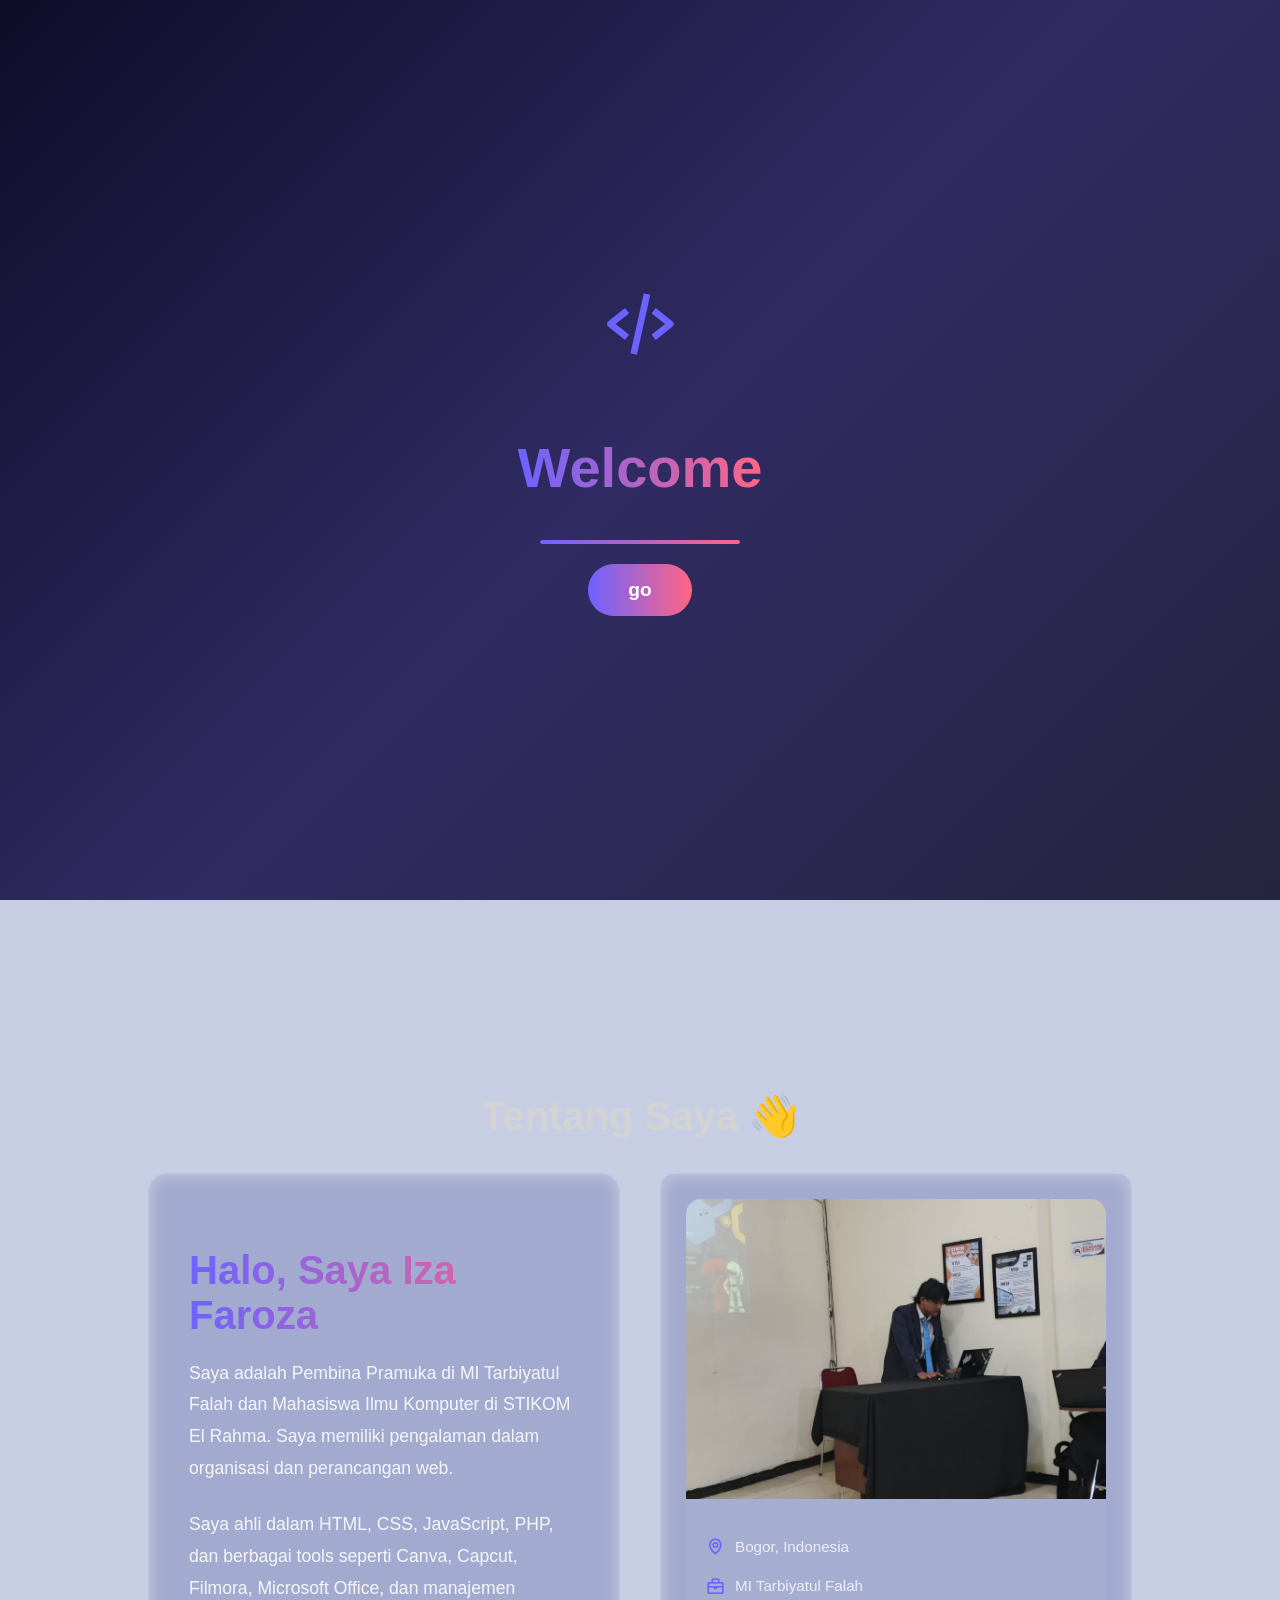
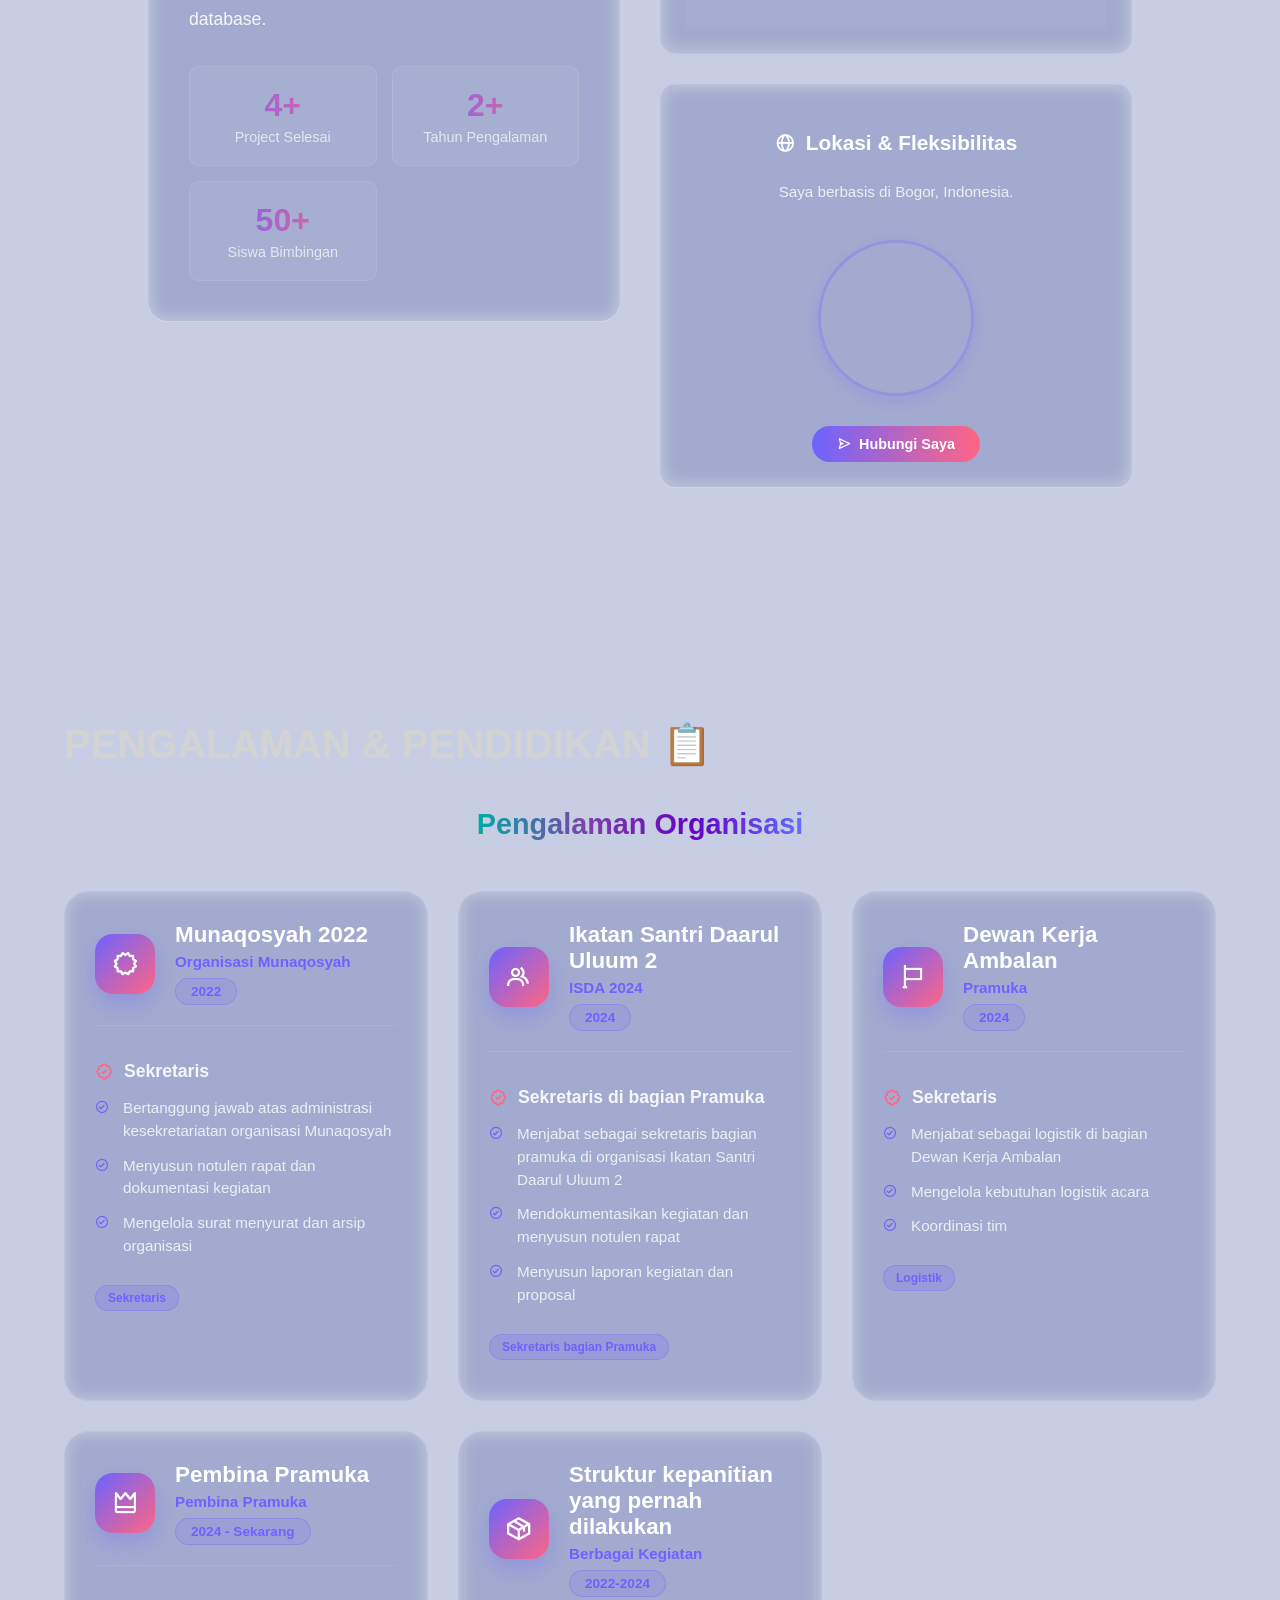
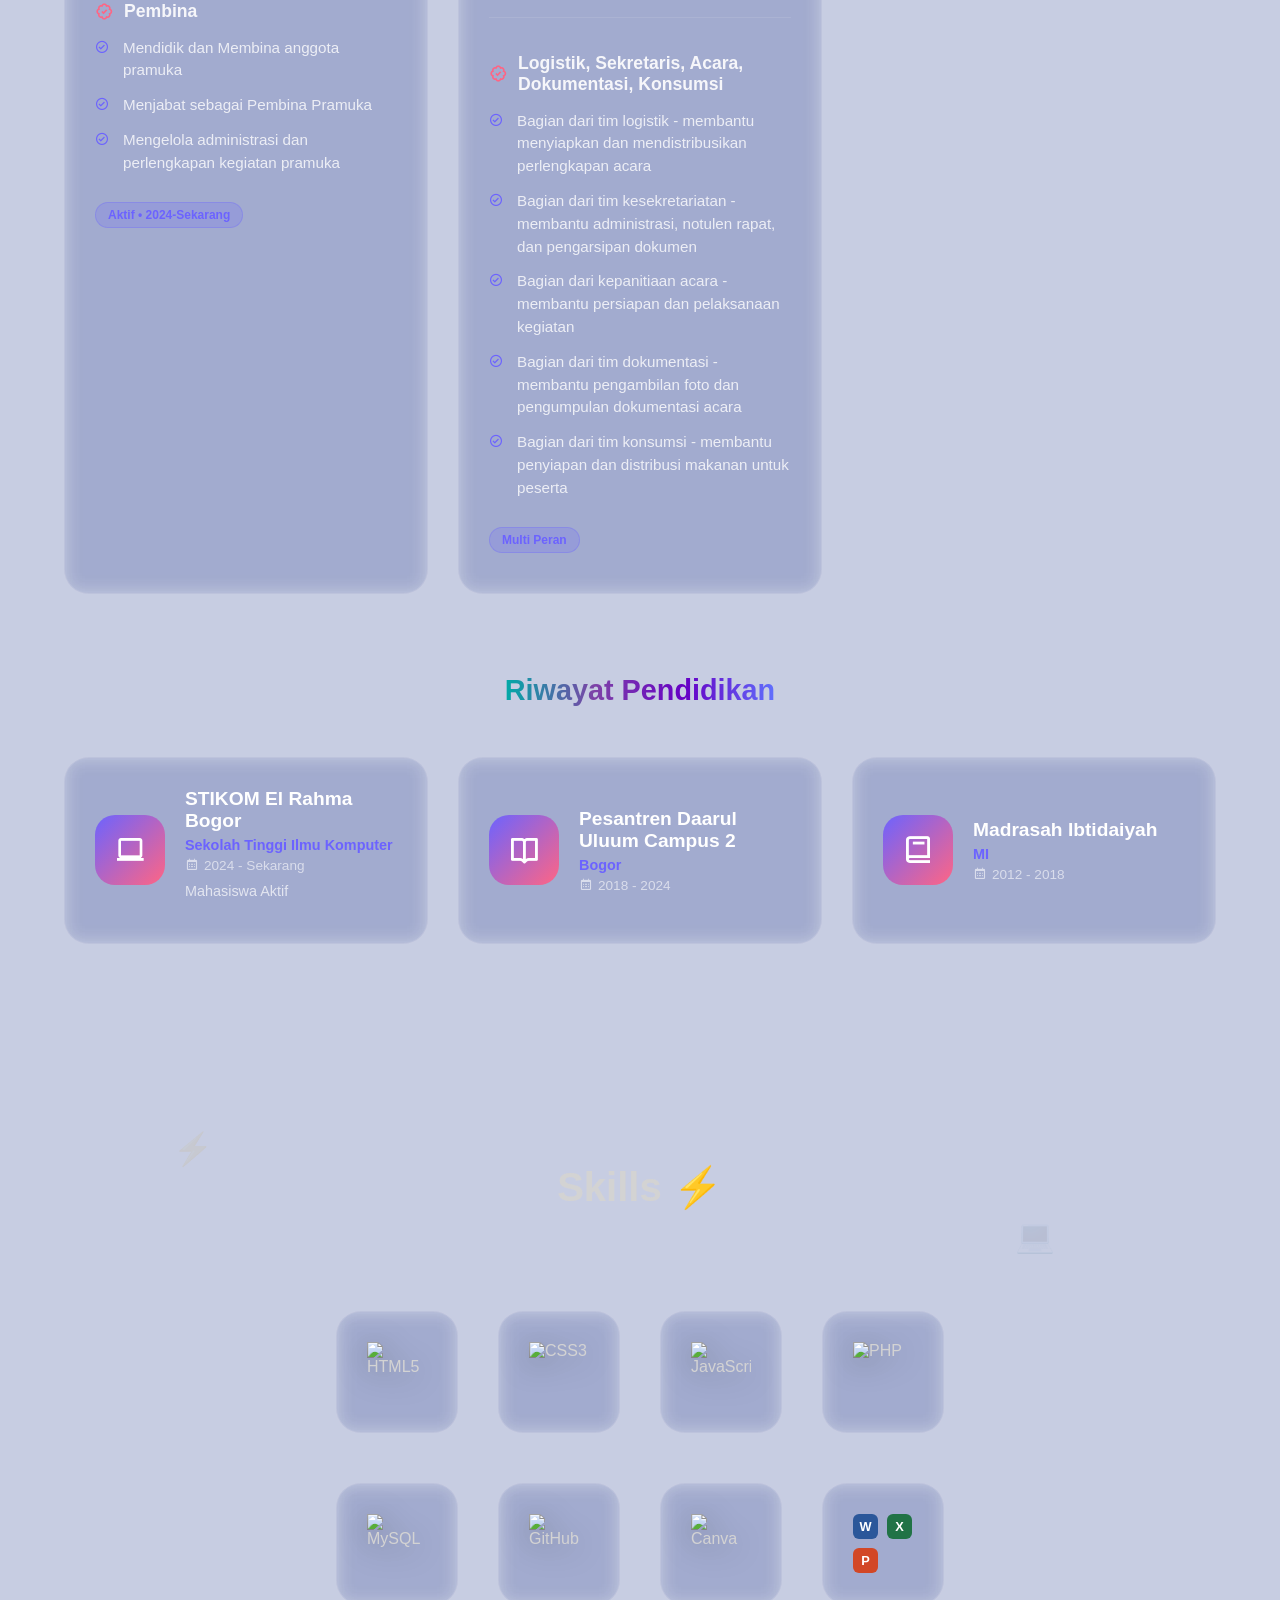
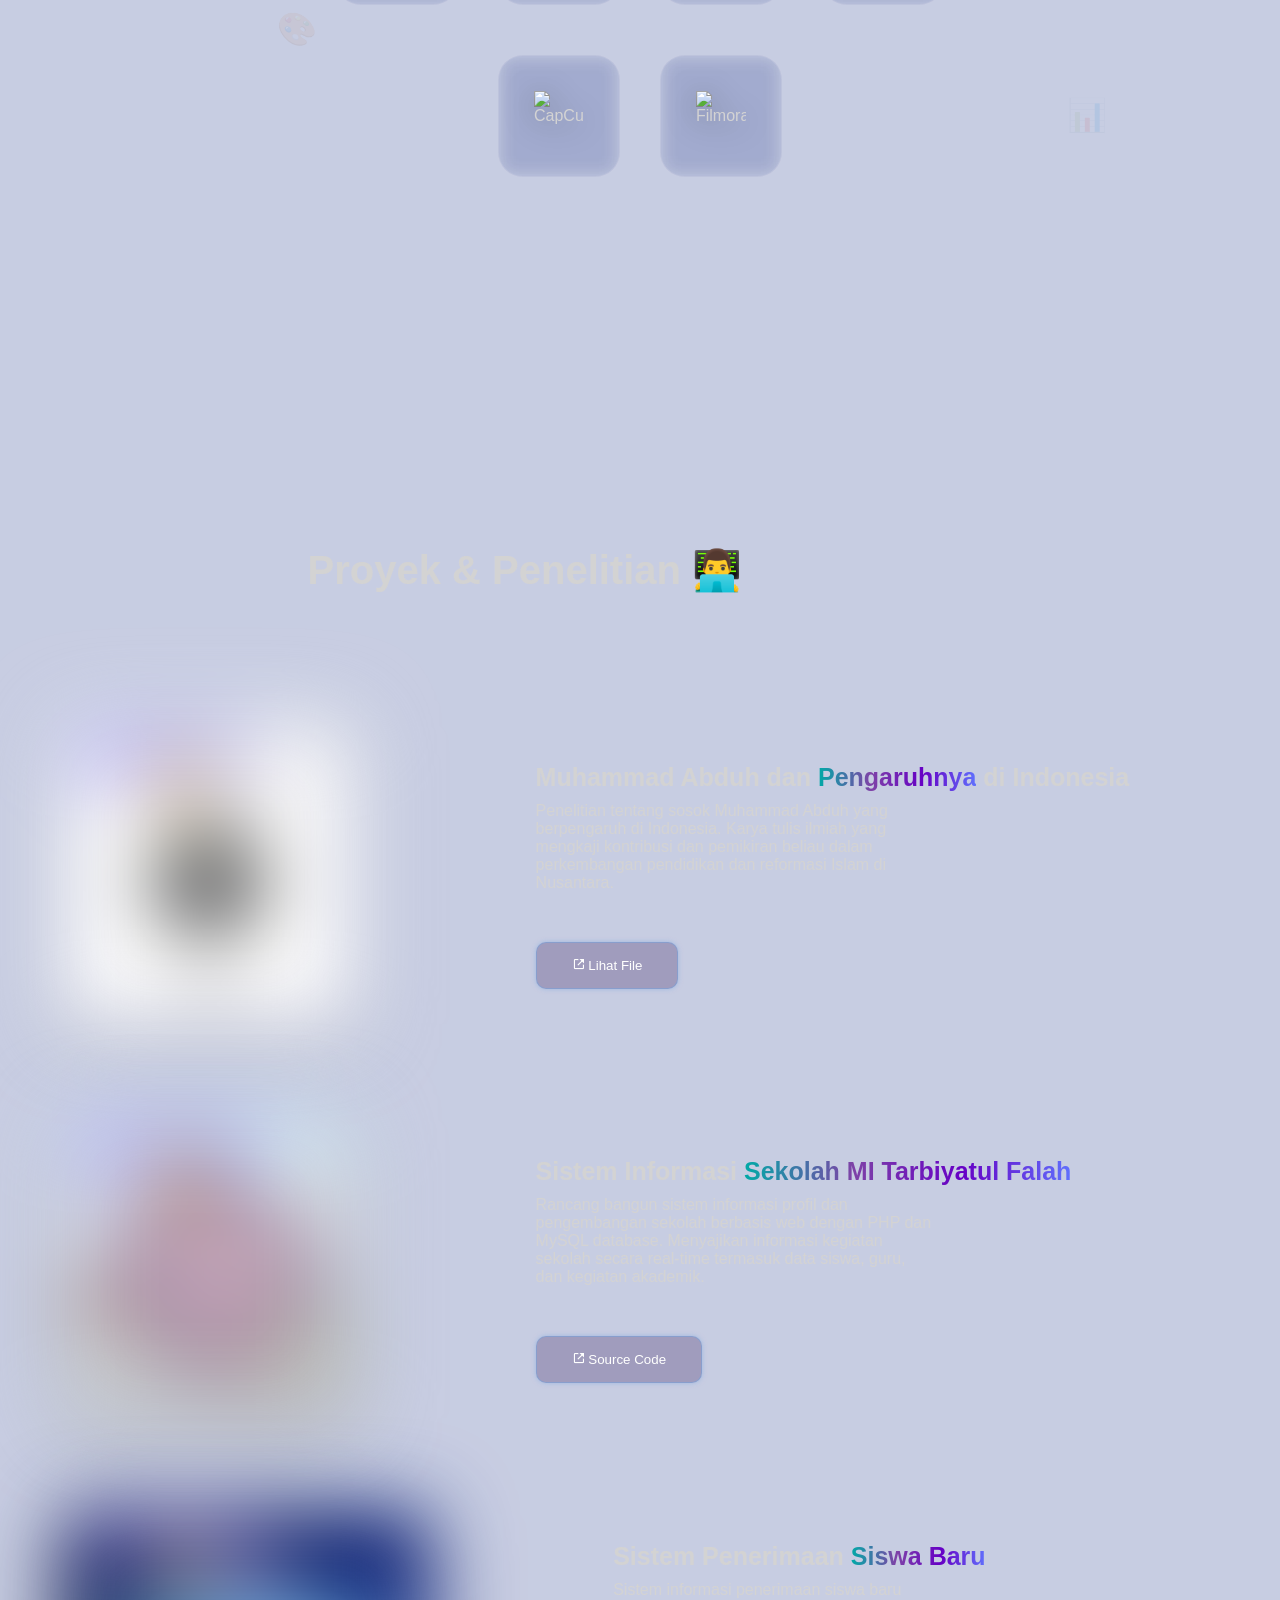
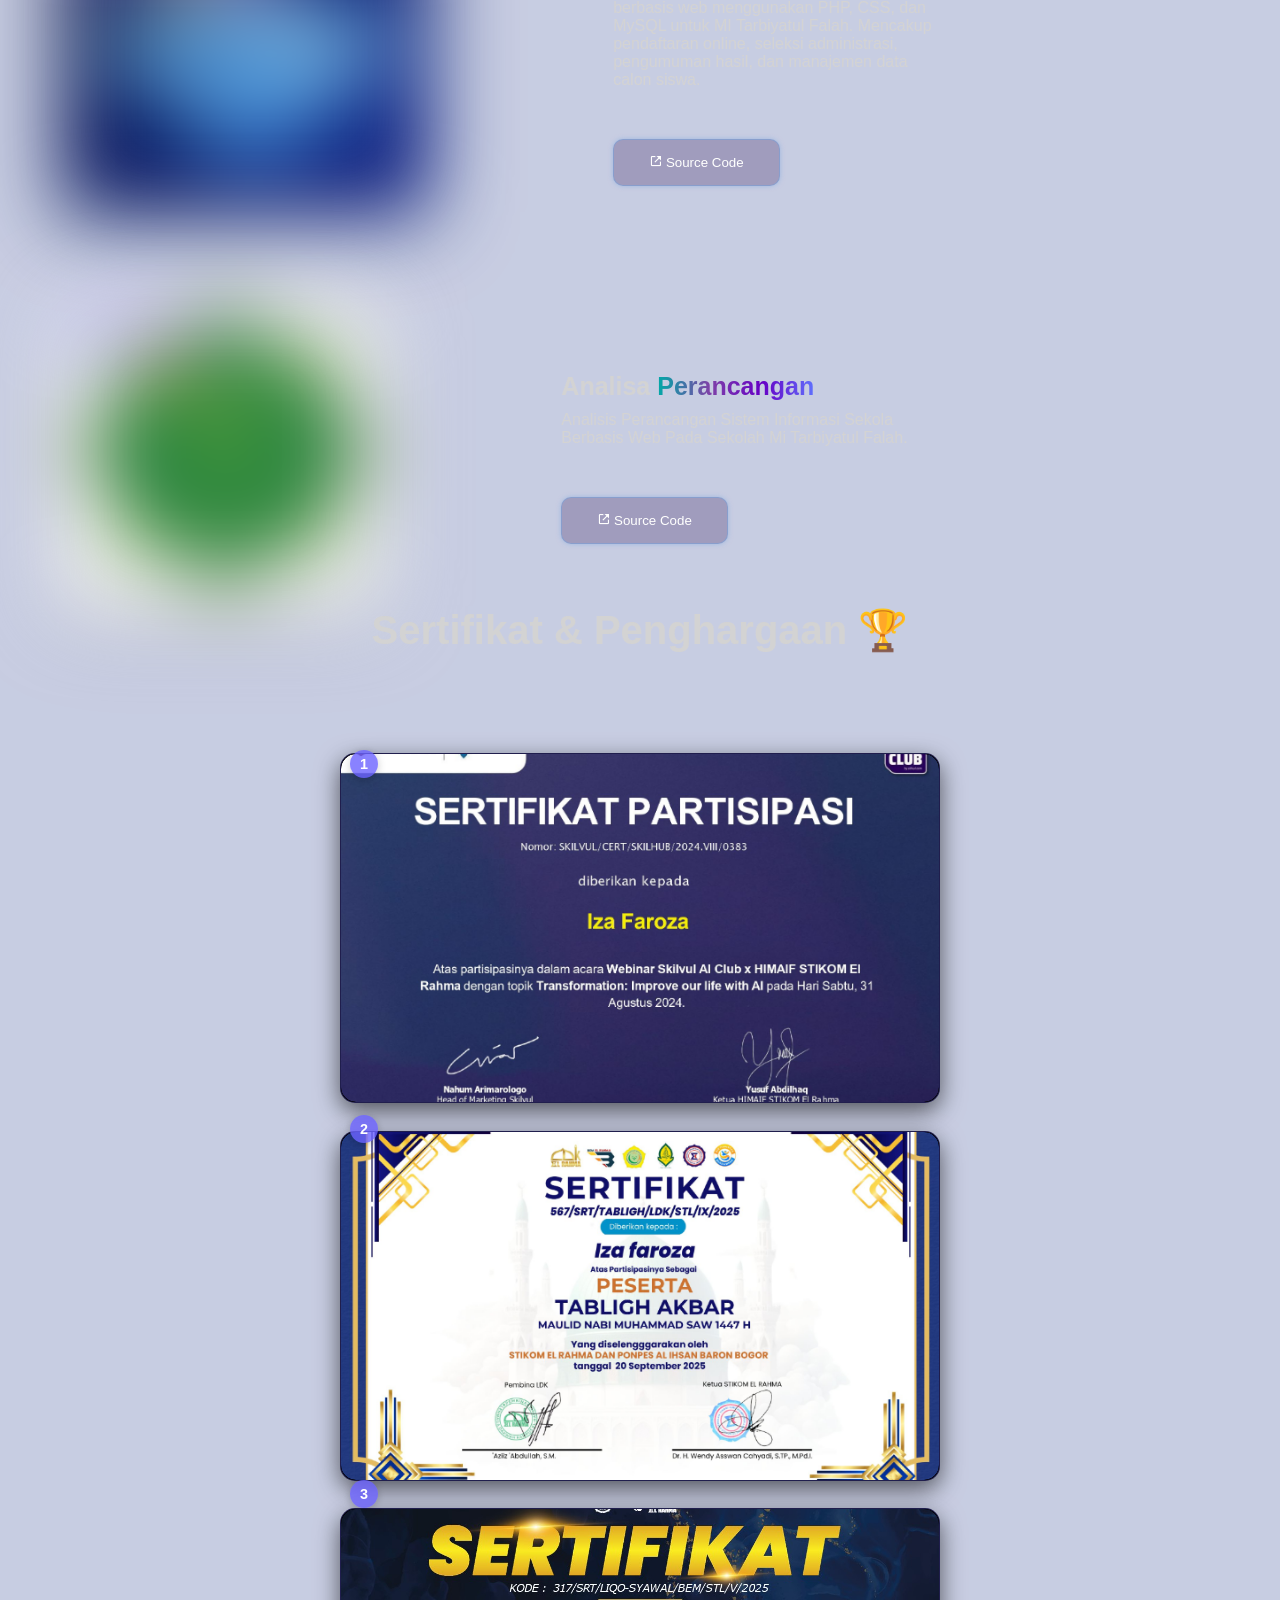
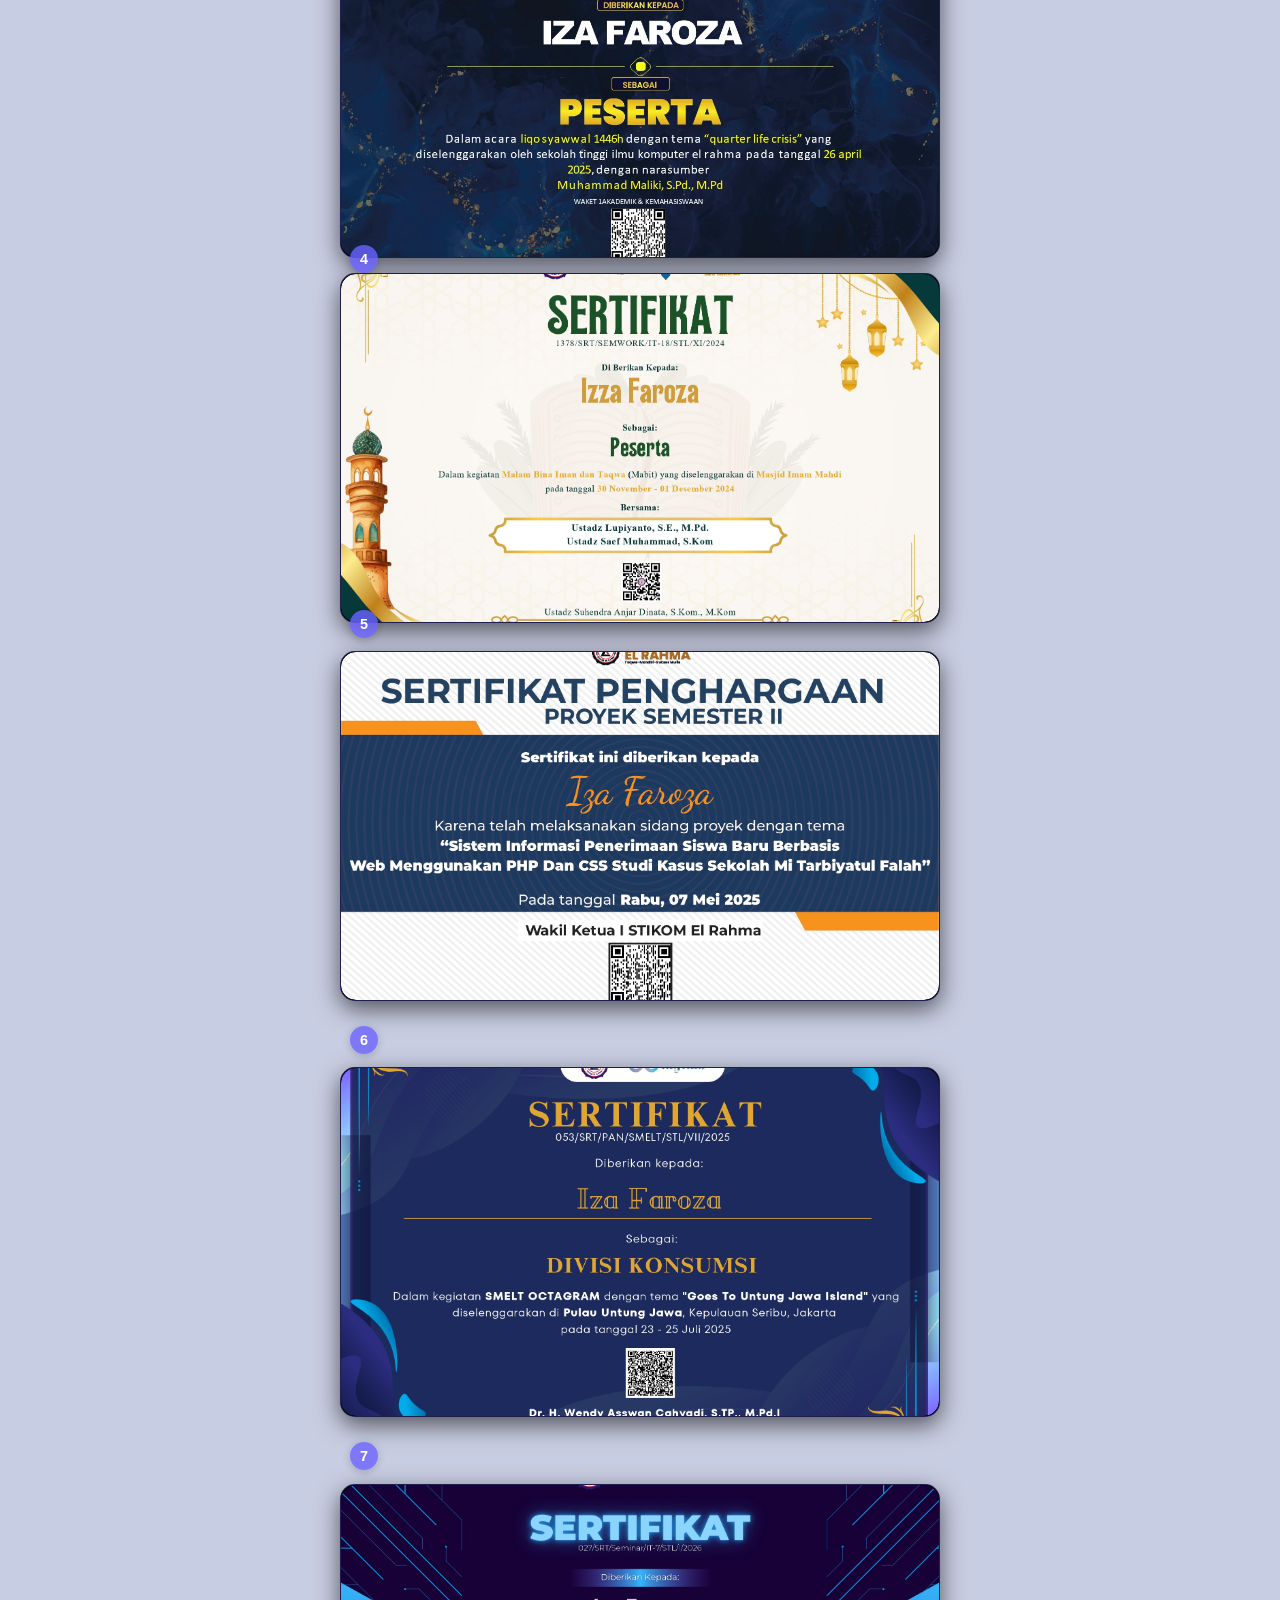
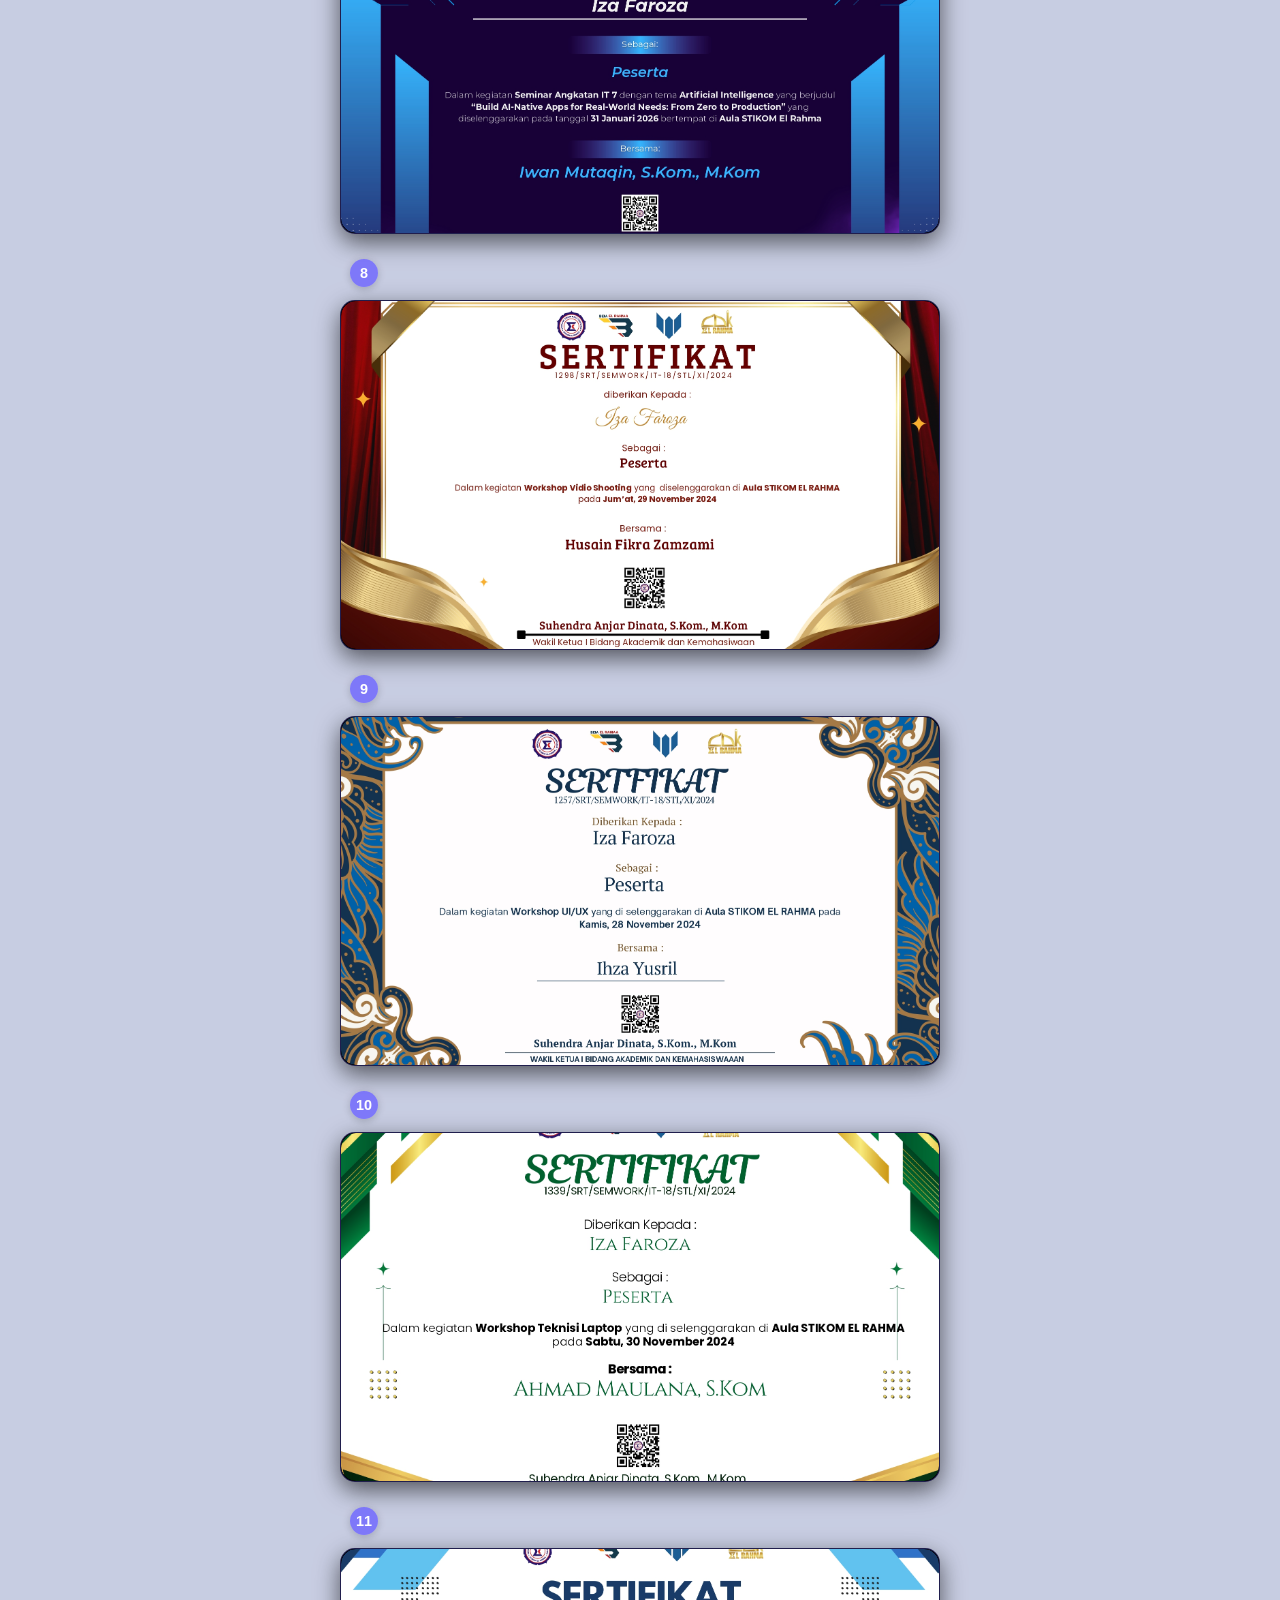
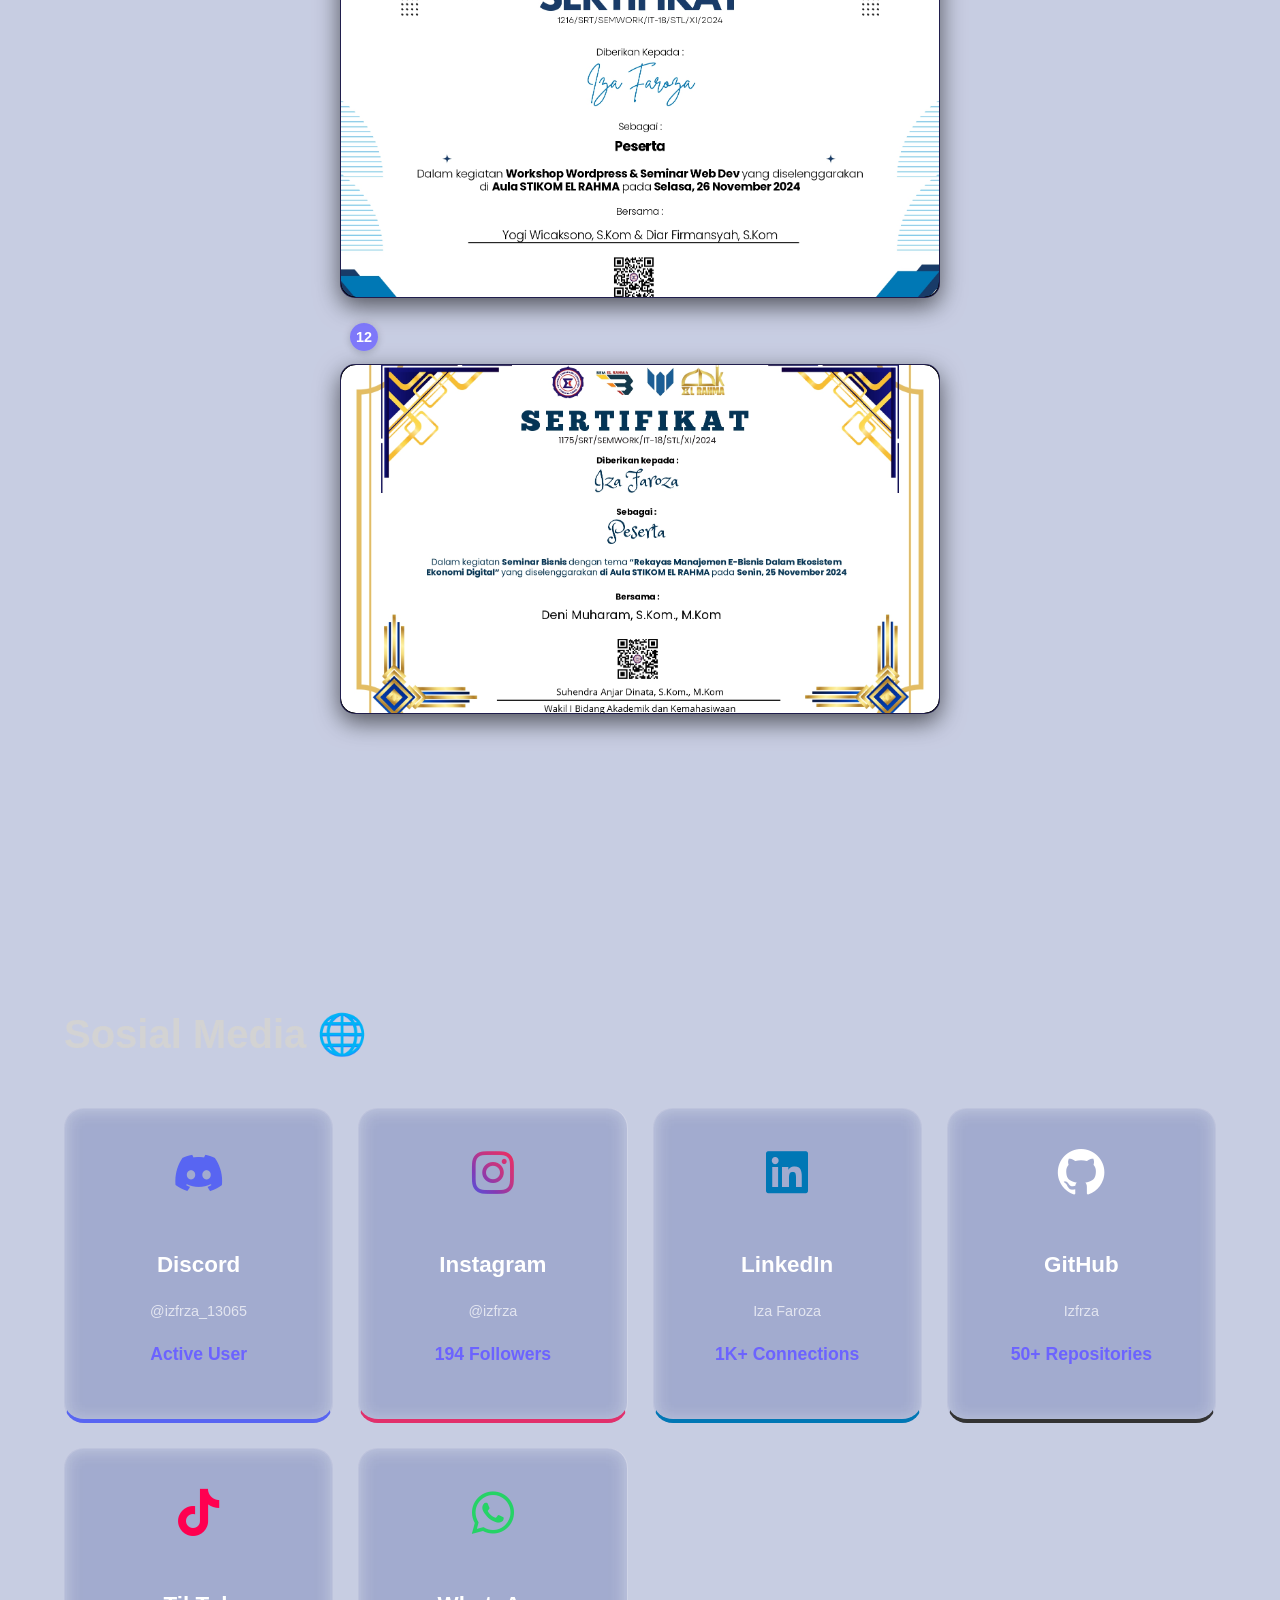
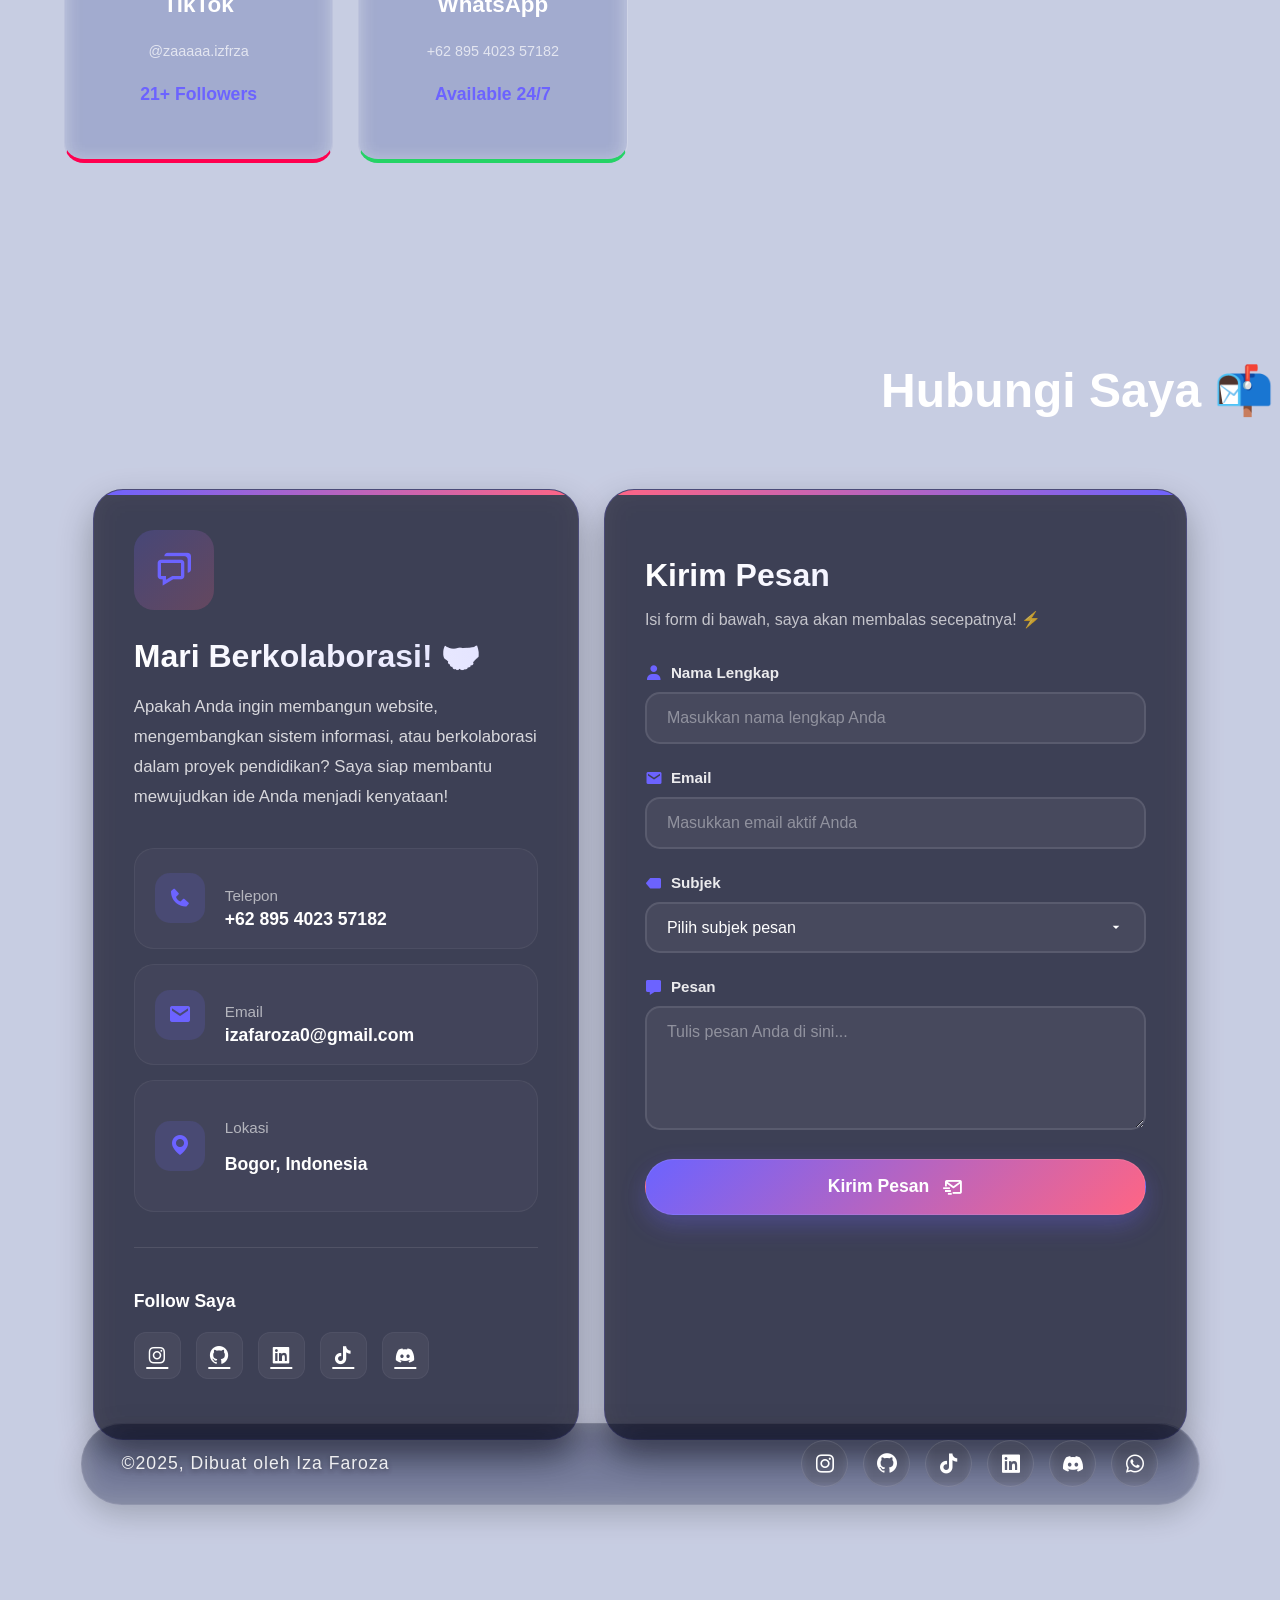
==== index.html @ c2643a3d "Update index.html" ====
<!DOCTYPE html>
<html lang="id">
<head>
    <meta charset="UTF-8">
    <meta name="viewport" content="width=device-width, initial-scale=1.0">
    <title>Iza Faroza | Web Developer & Pembina Pramuka</title>
    <link rel="icon" href="images/WhatsApp Image 2026-02-12 at 20.25.50.jpeg">
    <link rel="stylesheet" href="style.css">
    <link href='https://unpkg.com/boxicons@2.1.4/css/boxicons.min.css' rel='stylesheet'>
    <link rel="stylesheet" href="https://unpkg.com/aos@next/dist/aos.css" />
    
    
    <style>
        /* Welcome Screen Styles */
        #welcome-screen {
            position: fixed;
            top: 0;
            left: 0;
            width: 100%;
            height: 100%;
            background: linear-gradient(135deg, #0f0c29, #302b63, #24243e);
            display: flex;
            flex-direction: column;
            justify-content: center;
            align-items: center;
            z-index: 9999;
            transition: opacity 1s ease, visibility 1s ease;
        }

        #welcome-screen.hidden {
            opacity: 0;
            visibility: hidden;
        }

        .welcome-logo {
            font-size: 5rem;
            color: #6C63FF;
            margin-bottom: 20px;
            animation: pulse 2s infinite;
        }

        .welcome-title {
            font-size: 3.5rem;
            background: linear-gradient(90deg, #6C63FF, #FF6584);
            -webkit-background-clip: text;
            background-clip: text;
            color: transparent;
            margin-bottom: 10px;
            font-weight: bold;
        }

        .welcome-subtitle {
            font-size: 1.2rem;
            color: #fff;
            opacity: 0.8;
            margin-bottom: 30px;
            text-align: center;
            max-width: 500px;
            line-height: 1.6;
        }

        .enter-btn {
            padding: 15px 40px;
            background: linear-gradient(90deg, #6C63FF, #FF6584);
            color: white;
            border: none;
            border-radius: 50px;
            font-size: 1.2rem;
            cursor: pointer;
            transition: transform 0.3s ease, box-shadow 0.3s ease;
            font-weight: bold;
            margin-top: 20px;
        }

        .enter-btn:hover {
            transform: scale(1.05);
            box-shadow: 0 10px 25px rgba(108, 99, 255, 0.4);
        }

        @keyframes pulse {
            0% { transform: scale(1); }
            50% { transform: scale(1.1); }
            100% { transform: scale(1); }
        }

        /* Loading animation */
        .loading-bar {
            width: 200px;
            height: 4px;
            background: rgba(255, 255, 255, 0.1);
            border-radius: 10px;
            margin-top: 30px;
            overflow: hidden;
        }

        .loading-progress {
            width: 0%;
            height: 100%;
            background: linear-gradient(90deg, #6C63FF, #FF6584);
            border-radius: 10px;
            transition: width 3s ease;
        }

        /* Project Image Styles */
        .project-imgbox {
            position: relative;
            overflow: hidden;
            border-radius: 15px;
            box-shadow: 0 10px 30px rgba(0, 0, 0, 0.3);
            transition: all 0.3s ease;
        }

        .project-imgbox img {
            width: 100%;
            height: 300px;
            object-fit: cover;
            transition: transform 0.5s ease;
        }

        .project-imgbox:hover img {
            transform: scale(1.05);
        }

        .project-imgbox .hover-sign {
            position: absolute;
            top: 20px;
            left: 20px;
            background: rgba(108, 99, 255, 0.9);
            color: white;
            padding: 8px 16px;
            border-radius: 25px;
            font-size: 0.9rem;
            font-weight: 600;
            z-index: 2;
            backdrop-filter: blur(5px);
        }

        /* Hero Section Button Styles */
        .hero-buttons {
            display: flex;
            gap: 20px;
            margin-top: 30px;
            flex-wrap: wrap;
        }

        .hero-buttons button {
            padding: 12px 30px;
            border: none;
            border-radius: 50px;
            font-size: 1rem;
            font-weight: 600;
            cursor: pointer;
            transition: all 0.3s ease;
            display: flex;
            align-items: center;
            gap: 8px;
        }

        .contact-btn {
            background: linear-gradient(90deg, #6C63FF, #FF6584);
            color: white;
        }

        .contact-btn:hover {
            transform: translateY(-5px);
            box-shadow: 0 10px 25px rgba(108, 99, 255, 0.4);
        }

        .cv-btn {
            background: transparent;
            color: #6C63FF;
            border: 2px solid #6C63FF;
        }

        .cv-btn:hover {
            background: rgba(108, 99, 255, 0.1);
            transform: translateY(-5px);
            box-shadow: 0 10px 20px rgba(108, 99, 255, 0.2);
        }

        /* Tentang Saya Card Styles */
        .about-container {
            max-width: 1200px;
            margin: 0 auto;
            padding: 0 20px;
        }

        .about-content {
            display: grid;
            grid-template-columns: 1fr 1fr;
            gap: 40px;
            align-items: start;
        }

        .about-text {
            background: rgba(255, 255, 255, 0.05);
            backdrop-filter: blur(10px);
            padding: 40px;
            border-radius: 20px;
            border: 1px solid rgba(255, 255, 255, 0.1);
        }

        .about-text h1 {
            font-size: 2.5rem;
            margin-bottom: 20px;
            background: linear-gradient(90deg, #6C63FF, #FF6584);
            -webkit-background-clip: text;
            background-clip: text;
            color: transparent;
        }

        .about-text p {
            font-size: 1.1rem;
            line-height: 1.8;
            margin-bottom: 25px;
            color: rgba(255, 255, 255, 0.9);
        }

        .about-cards {
            display: grid;
            grid-template-columns: repeat(2, 1fr);
            gap: 20px;
        }

        .about-card {
            background: rgba(255, 255, 255, 0.05);
            backdrop-filter: blur(10px);
            padding: 25px;
            border-radius: 15px;
            border: 1px solid rgba(255, 255, 255, 0.1);
            transition: all 0.3s ease;
        }

        .about-card:hover {
            transform: translateY(-10px);
            border-color: #6C63FF;
            box-shadow: 0 15px 30px rgba(108, 99, 255, 0.2);
        }

        .about-card-icon {
            font-size: 2.5rem;
            color: #6C63FF;
            margin-bottom: 15px;
        }

        .about-card h3 {
            font-size: 1.3rem;
            margin-bottom: 10px;
            color: white;
        }

        .about-card p {
            font-size: 0.95rem;
            line-height: 1.6;
            color: rgba(255, 255, 255, 0.8);
        }

        .about-stats {
            display: grid;
            grid-template-columns: repeat(2, 1fr);
            gap: 15px;
            margin-top: 30px;
        }

        .stat-item {
            text-align: center;
            padding: 20px;
            background: rgba(255, 255, 255, 0.05);
            border-radius: 10px;
            border: 1px solid rgba(255, 255, 255, 0.1);
        }

        .stat-number {
            font-size: 2rem;
            font-weight: bold;
            background: linear-gradient(90deg, #6C63FF, #FF6584);
            -webkit-background-clip: text;
            background-clip: text;
            color: transparent;
            margin-bottom: 5px;
        }

        .stat-label {
            font-size: 0.9rem;
            color: rgba(255, 255, 255, 0.7);
        }

        /* Responsive untuk Tentang Saya */
        @media (max-width: 992px) {
            .about-content {
                grid-template-columns: 1fr;
            }
            
            .about-cards {
                grid-template-columns: 1fr;
            }
        }

        @media (max-width: 768px) {
            .hero-buttons {
                flex-direction: column;
            }
            
            .hero-buttons button {
                width: 100%;
                justify-content: center;
            }
        }
    </style>
</head>
<body>
    <!-- Welcome Screen -->
    <div id="welcome-screen">
        <div class="welcome-logo">
            <i class='bx bx-code-alt'></i>
        </div>
        <h1 class="welcome-title">Welcome</h1>
        
        <div class="loading-bar">
            <div class="loading-progress"></div>
        </div>
        <button class="enter-btn" id="enter-btn">go</button>
    </div>

    <div class="container">
        <video class="back-vid" autoplay loop muted plays-inline src="videos/galaxy.mp4"></video>

        <header data-aos="fade-down" data-aos-duration="2000">
            <div class="left">
                <img src="https://img.icons8.com/?size=100&id=dQVSC6DSmc3w&format=png&color=000000" alt="logo">
                <h2><span style="color: #6C63FF;">Iza</span> <span style="color: #FF6584;">Faroza</span></h2>
            </div>

            <ul>
               
                 <li><a href="#about">About</a></li>
    <li><a href="#experience">Experience</a></li> <!-- TAMBAHKAN -->
    <li><a href="#skills">Skills</a></li>
    <li><a href="#projects">Projects</a></li>
    <li><a href="#certificates">Certificates</a></li>
    <li><a href="#social">Sosmed</a></li>
    <li><a href="#contact">Contact</a></li>
            </ul>

            <div class="box-icons">
                <a href="https://www.instagram.com/izfrza?igsh=MWdxNzlpZ3VmcmhjYw==" target="_blank"><i class='bx bxl-instagram'></i></a>
                <a href="https://github.com/Izfrza" target="_blank"><i class='bx bxl-github'></i></a>
                <a href="https://www.tiktok.com/@zaaaaa.izfrza?_r=1&_t=ZS-93QJ8oEEAse" target="_blank"><i class='bx bxl-tiktok'></i></a>
                <a href="https://www.linkedin.com/in/iza-faroza-7745b2360" target="_blank"><i class='bx bxl-linkedin-square'></i></a>
            </div>

            <div class="menu-icon">
                <i class='bx bx-menu'></i>
            </div>            
        </header>
        
        <div class="sidebar">
            <div class="close-icon">
                <i class='bx bx-x'></i>
            </div>
            
            <ul>
               
            <li><a href="#about">About</a></li>
    <li><a href="#experience">Experience</a></li> <!-- TAMBAHKAN -->
    <li><a href="#skills">Skills</a></li>
    <li><a href="#projects">Projects</a></li>
    <li><a href="#certificates">Certificates</a></li>
    <li><a href="#social">Sosmed</a></li>
    <li><a href="#contact">Contact</a></li>
            </ul>

            <div class="social-sidebar">
                <a href="https://www.instagram.com/izfrza?igsh=MWdxNzlpZ3VmcmhjYw==" target="_blank"><i class='bx bxl-instagram'></i></a>
                <a href="https://github.com/Izfrza" target="_blank"><i class='bx bxl-github'></i></a>
                <a href="https://www.tiktok.com/@zaaaaa.izfrza?_r=1&_t=ZS-93QJ8oEEAse" target="_blank"><i class='bx bxl-tiktok'></i></a>
                <a href="https://www.linkedin.com/in/iza-faroza-7745b2360" target="_blank"><i class='bx bxl-linkedin-square'></i></a>
            </div>
        </div>

        <div class="blackhole-box" data-aos="fade-down" data-aos-duration="2000">
            <video autoplay loop muted plays-inline src="videos/blackhole.mp4"></video>
        </div>

        <section class="hero" id="home">
            <div class="hero-info autoBlur" data-aos="fade-right" data-aos-duration="1000">
                <div class="hero-info-title" >
                    <i class='bx bxl-sketch'></i>
                    Web Developer & Pembina Pramuka
                </div>

                <h1 data-aos="fade-right" data-aos-duration="3000">Halo, Saya <span class="gradient">Iza Faroza</span></h1>

                <p>Saya seorang Mahasiswa di Sekolah Tinggi Ilmu Komputer El Rahma dan Pembina Pramuka di MI Tarbiyatul Falah. Spesialis dalam perancangan web dan pendidikan karakter.</p>

                <div class="hero-buttons">
                    <button class="contact-btn" onclick="window.location.href='#contact'">
                        <i class='bx bx-send' ></i> Hubungi Saya
                    </button>
                    <button class="cv-btn" onclick="window.open('https://drive.google.com/file/d/183DehCG-NxAPOAjc022DxL3_MC8WDqaY/view?usp=sharing')">
                        <i class='bx bx-download' ></i> Download CV
                    </button>
                </div>
            </div>
            
            <div class="skills-video-box " >
                <video class="skills-video autoBlur" autoplay loop muted plays-inline src="videos/hero-video.mp4"></video>
            </div>
        
          
        </section>

        <section class="info-section" id="about">
    <h1 class="section-title autoDisplay">Tentang Saya 👋</h1>
    
    <div class="about-container">
        <div class="about-content" data-aos="fade-up">
            <div class="about-text">
                <h1>Halo, Saya Iza Faroza</h1>
                <p>Saya adalah Pembina Pramuka di MI Tarbiyatul Falah dan Mahasiswa Ilmu Komputer di STIKOM El Rahma. Saya memiliki pengalaman dalam organisasi dan perancangan web.</p>
                
                <p>Saya ahli dalam HTML, CSS, JavaScript, PHP, dan berbagai tools seperti Canva, Capcut, Filmora, Microsoft Office, dan manajemen database.</p>
                
                <div class="about-stats">
                    <div class="stat-item">
                        <div class="stat-number">4+</div>
                        <div class="stat-label">Project Selesai</div>
                    </div>
                    <div class="stat-item">
                        <div class="stat-number">2+</div>
                        <div class="stat-label">Tahun Pengalaman</div>
                    </div>
                    <div class="stat-item">
                        <div class="stat-number">50+</div>
                        <div class="stat-label">Siswa Bimbingan</div>
                    </div>
                </div>
            </div>
            
            <!-- Kolom kanan: Foto Potret dan Lokasi -->
            <div class="about-right-column">
                <!-- Card Foto Potret -->
                <div class="about-card portrait-card" data-aos="fade-up" data-aos-delay="200">
                    <div class="portrait-frame">
                        <img src="WhatsApp Image 2026-01-28 at 13.45.52.jpeg" alt="Foto Iza Faroza" class="portrait-img">
                        <div class="portrait-overlay">
                            <div class="portrait-info">
                                <h3>Iza Faroza</h3>
                                <p> Pembina Pramuka</p>
                            </div>
                        </div>
                    </div>
                    <div class="portrait-details">
                        <p><i class='bx bx-map'></i> Bogor, Indonesia</p>
                        <p><i class='bx bx-briefcase'></i>MI Tarbiyatul Falah</p>
                    </div>
                </div>
                
                <!-- Card Lokasi & Fleksibilitas (diperkecil) -->
                <div class="about-card location-card" data-aos="fade-up" data-aos-delay="300">
                    <h3><i class='bx bx-globe'></i> Lokasi & Fleksibilitas</h3>
                    <p>Saya berbasis di Bogor, Indonesia.</p>
                    
                    <div class="mini-globe-container">
                        <video src="videos/glob.mp4" autoplay loop muted plays-inline class="mini-globe"></video>
                    </div>
                    
                    
                    <button class="contact-mini-btn" onclick="window.location.href='#contact'">
                        <i class='bx bx-send'></i> Hubungi Saya
                    </button>
                </div>
            </div>
        </div>
    </div>
</section>
<!-- ==================== PENGALAMAN SECTION ==================== -->
<section class="experience-section" id="experience">
    <h1 class="section-title autoDisplay">PENGALAMAN & PENDIDIKAN 📋</h1>
    
    <!-- Pengalaman Organisasi -->
    <h2 style="color: white; margin-top: 40px; margin-bottom: 20px; font-size: 1.8rem; text-align: center;">
        <span class="gradient">Pengalaman Organisasi</span>
    </h2>
    
    <div class="experience-container">
        <!-- 1. Munaqosyah 2022 -->
        <div class="experience-card" data-aos="fade-up" data-aos-delay="100">
            <div class="experience-header">
                <div class="experience-icon">
                    <i class='bx bx-certification'></i>
                </div>
                <div class="experience-title">
                    <h3>Munaqosyah 2022</h3>
                    <p class="organization">Organisasi Munaqosyah</p>
                    <span class="experience-date">2022</span>
                </div>
            </div>
            <div class="experience-body">
                <div class="experience-position">
                    <i class='bx bx-badge-check'></i>
                    <h4>Sekretaris</h4>
                </div>
                <ul class="experience-description">
                    <li>
                        <i class='bx bx-check-circle'></i>
                        <span>Bertanggung jawab atas administrasi kesekretariatan organisasi Munaqosyah</span>
                    </li>
                    <li>
                        <i class='bx bx-check-circle'></i>
                        <span>Menyusun notulen rapat dan dokumentasi kegiatan</span>
                    </li>
                    <li>
                        <i class='bx bx-check-circle'></i>
                        <span>Mengelola surat menyurat dan arsip organisasi</span>
                    </li>
                </ul>
                <span class="experience-badge">Sekretaris</span>
            </div>
        </div>
        
        <!-- 2. Ikatan Santri Daarul Uluum 2 (ISDA) 2024 -->
        <div class="experience-card" data-aos="fade-up" data-aos-delay="200">
            <div class="experience-header">
                <div class="experience-icon">
                    <i class='bx bx-group'></i>
                </div>
                <div class="experience-title">
                    <h3>Ikatan Santri Daarul Uluum 2</h3>
                    <p class="organization">ISDA 2024</p>
                    <span class="experience-date">2024</span>
                </div>
            </div>
            <div class="experience-body">
                <div class="experience-position">
                    <i class='bx bx-badge-check'></i>
                    <h4>Sekretaris di bagian Pramuka</h4>
                </div>
                <ul class="experience-description">
                    <li>
                        <i class='bx bx-check-circle'></i>
                        <span>Menjabat sebagai sekretaris bagian pramuka di organisasi Ikatan Santri Daarul Uluum 2</span>
                    </li>
                    <li>
                        <i class='bx bx-check-circle'></i>
                        <span>Mendokumentasikan kegiatan dan menyusun notulen rapat</span>
                    </li>
                    <li>
                        <i class='bx bx-check-circle'></i>
                        <span>Menyusun laporan kegiatan dan proposal</span>
                    </li>
                </ul>
                <span class="experience-badge">Sekretaris bagian Pramuka</span>
            </div>
        </div>
        
        <!-- 3. Dewan Kerja Ambalan 2024 -->
        <div class="experience-card" data-aos="fade-up" data-aos-delay="300">
            <div class="experience-header">
                <div class="experience-icon">
                    <i class='bx bx-flag'></i>
                </div>
                <div class="experience-title">
                    <h3>Dewan Kerja Ambalan</h3>
                    <p class="organization">Pramuka</p>
                    <span class="experience-date">2024</span>
                </div>
            </div>
            <div class="experience-body">
                <div class="experience-position">
                    <i class='bx bx-badge-check'></i>
                    <h4>Sekretaris</h4>
                </div>
                <ul class="experience-description">
                    <li>
                        <i class='bx bx-check-circle'></i>
                        <span>Menjabat sebagai logistik di bagian Dewan Kerja Ambalan</span>
                    </li>
                    <li>
                        <i class='bx bx-check-circle'></i>
                        <span>Mengelola kebutuhan logistik acara</span>
                    </li>
                    <li>
                        <i class='bx bx-check-circle'></i>
                        <span>Koordinasi tim</span>
                    </li>
                </ul>
                <span class="experience-badge">Logistik</span>
            </div>
        </div>
        
        <!-- 4. Pembina Pramuka 2024 - Sekarang -->
        <div class="experience-card" data-aos="fade-up" data-aos-delay="400">
            <div class="experience-header">
                <div class="experience-icon">
                    <i class='bx bx-crown'></i>
                </div>
                <div class="experience-title">
                    <h3>Pembina Pramuka</h3>
                    <p class="organization">Pembina Pramuka</p>
                    <span class="experience-date">2024 - Sekarang</span>
                </div>
            </div>
            <div class="experience-body">
                <div class="experience-position">
                    <i class='bx bx-badge-check'></i>
                    <h4>Pembina</h4>
                </div>
                <ul class="experience-description">
                    <li>
                        <i class='bx bx-check-circle'></i>
                        <span>Mendidik dan Membina anggota pramuka</span>
                    </li>
                    <li>
                        <i class='bx bx-check-circle'></i>
                        <span>Menjabat sebagai Pembina Pramuka</span>
                    </li>
                    <li>
                        <i class='bx bx-check-circle'></i>
                        <span>Mengelola administrasi dan perlengkapan kegiatan pramuka</span>
                    </li>
                </ul>
                <span class="experience-badge">Aktif • 2024-Sekarang</span>
            </div>
        </div>
        
        <!-- 5. Logistik dan Sekretaris -->
        <div class="experience-card" data-aos="fade-up" data-aos-delay="500">
            <div class="experience-header">
                <div class="experience-icon">
                    <i class='bx bx-package'></i>
                </div>
                <div class="experience-title">
                    <h3>Struktur kepanitian yang pernah dilakukan</h3>
                    <p class="organization">Berbagai Kegiatan</p>
                    <span class="experience-date">2022-2024</span>
                </div>
            </div>
            <div class="experience-body">
                <div class="experience-position">
                    <i class='bx bx-badge-check'></i>
                    <h4>Logistik, Sekretaris, Acara, Dokumentasi, Konsumsi</h4>
                </div>
                <ul class="experience-description">
                    <li>
                        <i class='bx bx-check-circle'></i>
                        <span> Bagian dari tim logistik - membantu menyiapkan dan mendistribusikan perlengkapan acara</span>
                    </li>
                    <li>
                        <i class='bx bx-check-circle'></i>
                        <span>Bagian dari tim kesekretariatan - membantu administrasi, notulen rapat, dan pengarsipan dokumen</span>
                    </li>
                    <li>
                        <i class='bx bx-check-circle'></i>
                        <span> Bagian dari kepanitiaan acara - membantu persiapan dan pelaksanaan kegiatan</span>
                    </li>
                    <li>
                        <i class='bx bx-check-circle'></i>
                        <span> Bagian dari tim dokumentasi - membantu pengambilan foto dan pengumpulan dokumentasi acara</span>
                    </li>
                    <li>
                        <i class='bx bx-check-circle'></i>
                        <span>  Bagian dari tim konsumsi - membantu penyiapan dan distribusi makanan untuk peserta</span>
                    </li>
                </ul>
                <span class="experience-badge">Multi Peran</span>
            </div>
        </div>
    </div>
    
    <!-- Pendidikan -->
    <h2 style="color: white; margin-top: 80px; margin-bottom: 20px; font-size: 1.8rem; text-align: center;">
        <span class="gradient">Riwayat Pendidikan</span>
    </h2>
    
    <div class="education-container">
        <!-- STIKOM El Rahma Bogor -->
        <div class="education-card" data-aos="fade-up" data-aos-delay="100">
            <div class="education-icon">
                <i class='bx bx-laptop'></i>
            </div>
            <div class="education-info">
                <h3>STIKOM El Rahma Bogor</h3>
                <div class="institution">Sekolah Tinggi Ilmu Komputer</div>
                <div class="period">
                    <i class='bx bx-calendar'></i> 2024 - Sekarang
                </div>
                <p style="color: rgba(255,255,255,0.7); margin-top: 10px; font-size: 0.9rem;">
                    Mahasiswa Aktif
                </p>
            </div>
        </div>
        
        <!-- Pesantren Daarul Uluum Campus 2 Bogor -->
        <div class="education-card" data-aos="fade-up" data-aos-delay="200">
            <div class="education-icon">
                <i class='bx bx-book-open'></i>
            </div>
            <div class="education-info">
                <h3>Pesantren Daarul Uluum Campus 2</h3>
                <div class="institution">Bogor</div>
                <div class="period">
                    <i class='bx bx-calendar'></i> 2018 - 2024
                </div>
            </div>
        </div>
        
        <!-- Madrasah Ibtidaiyah -->
        <div class="education-card" data-aos="fade-up" data-aos-delay="300">
            <div class="education-icon">
                <i class='bx bx-book'></i>
            </div>
            <div class="education-info">
                <h3>Madrasah Ibtidaiyah</h3>
                <div class="institution">MI</div>
                <div class="period">
                    <i class='bx bx-calendar'></i> 2012 - 2018
                </div>
            </div>
        </div>
    </div>
       <!-- Ganti section skills yang ada dengan ini -->
<section class="skills-section" id="skills">
    <h1 class="section-title autoDisplay">Skills ⚡</h1>
    
    <div class="skills-intro">
        <p data-aos="fade-up"></p>
    </div>
    
    <!-- Animated Skills Grid -->
    <div class="skills-container">
        <!-- Row 1 -->
        <div class="skills-row" data-aos="fade-up">
            <!-- HTML5 -->
            <div class="skill-icon-box" data-tooltip="HTML5">
                <img src="https://cdn.jsdelivr.net/gh/devicons/devicon/icons/html5/html5-original.svg" 
                     alt="HTML5" 
                     class="skill-icon">
                <div class="skill-glow"></div>
            </div>
            
            <!-- CSS3 -->
            <div class="skill-icon-box" data-tooltip="CSS3">
                <img src="https://cdn.jsdelivr.net/gh/devicons/devicon/icons/css3/css3-original.svg" 
                     alt="CSS3" 
                     class="skill-icon">
                <div class="skill-glow"></div>
            </div>
            
            <!-- JavaScript -->
            <div class="skill-icon-box" data-tooltip="JavaScript">
                <img src="https://cdn.jsdelivr.net/gh/devicons/devicon/icons/javascript/javascript-original.svg" 
                     alt="JavaScript" 
                     class="skill-icon">
                <div class="skill-glow"></div>
            </div>
            
            <!-- PHP -->
            <div class="skill-icon-box" data-tooltip="PHP">
                <img src="https://cdn.jsdelivr.net/gh/devicons/devicon/icons/php/php-original.svg" 
                     alt="PHP" 
                     class="skill-icon">
                <div class="skill-glow"></div>
            </div>
        </div>
        
        <!-- Row 2 -->
        <div class="skills-row" data-aos="fade-up" data-aos-delay="100">
            <!-- MySQL -->
            <div class="skill-icon-box" data-tooltip="MySQL">
                <img src="https://cdn.jsdelivr.net/gh/devicons/devicon/icons/mysql/mysql-original.svg" 
                     alt="MySQL" 
                     class="skill-icon">
                <div class="skill-glow"></div>
            </div>
            
            <!-- GitHub -->
            <div class="skill-icon-box" data-tooltip="GitHub">
                <img src="https://cdn.jsdelivr.net/gh/devicons/devicon/icons/github/github-original.svg" 
                     alt="GitHub" 
                     class="skill-icon">
                <div class="skill-glow"></div>
            </div>
            
            <!-- Canva -->
            <div class="skill-icon-box" data-tooltip="Canva">
                <img src="https://cdn.jsdelivr.net/gh/devicons/devicon/icons/canva/canva-original.svg" 
                     alt="Canva" 
                     class="skill-icon">
                <div class="skill-glow"></div>
            </div>
            
            <!-- Microsoft Office -->
            <div class="skill-icon-box" data-tooltip="Microsoft Office">
                <div class="office-icon">
                    <div class="office-square word" title="Word">W</div>
                    <div class="office-square excel" title="Excel">X</div>
                    <div class="office-square powerpoint" title="PowerPoint">P</div>
                </div>
                <div class="skill-glow"></div>
            </div>
        </div>
        
        <!-- Row 3 -->
        <div class="skills-row" data-aos="fade-up" data-aos-delay="200">
            <!-- CapCut -->
            <div class="skill-icon-box" data-tooltip="CapCut">
                <img src="https://msp.c.yimg.jp/images/v2/[base64]/capcut-logo-square-rounded-capcut-logo-capcut-logo-free-download-free-png.png?errorImage=false" 
                     alt="CapCut" 
                     class="skill-icon custom-icon">
                <div class="skill-glow"></div>
            </div>
            
            <!-- Filmora -->
            <div class="skill-icon-box" data-tooltip="Filmora ">
                <img src="https://msp.c.yimg.jp/images/v2/[base64]/filmora-movie-video-editor-icon-150.jpg" 
                     alt="Filmora" 
                     class="skill-icon custom-icon">
                <div class="skill-glow"></div>
            </div>
        </div>
    </div>
    
   
    
    <!-- Floating Animation Background -->
    <div class="skills-bg">
        <div class="floating-icon">⚡</div>
        <div class="floating-icon">💻</div>
        <div class="floating-icon">🎨</div>
        <div class="floating-icon">📊</div>
    </div>
</section>
        <section class="my-project" id="projects">
            <h1 class="section-title autoDisplay">Proyek & Penelitian 👨‍💻</h1>
            
            <div class="project-card">
                <div class="project-imgbox autoBlur" data-aos="fade-right">
                    <img src="Cuplikan layar 2026-01-28 180000.png" alt="Karya Tulis Ilmiah">
                    <div class="hover-sign">Karya Tulis Ilmiah</div>
                </div>
                <div class="project-info fadein-left" data-aos="fade-left">
                    <h1>Muhammad Abduh dan <span class="gradient">Pengaruhnya</span> di Indonesia</h1>
                    <p>Penelitian tentang sosok Muhammad Abduh yang berpengaruh di Indonesia. Karya tulis ilmiah yang mengkaji kontribusi dan pemikiran beliau dalam perkembangan pendidikan dan reformasi Islam di Nusantara.</p>
                    <button onclick="window.open('https://drive.google.com/file/d/1IKT3nYEnMwC8UGJ-rR69i5z7AVAnb7H4/view?usp=sharing', '_blank')"><i class='bx bx-link-external' ></i> Lihat File</button>
                </div>
            </div>

            <div class="project-card">
                <div class="project-imgbox autoBlur" data-aos="fade-left">
                    <img src="Cuplikan layar 2026-01-28 181836.png" alt="Sistem Informasi Sekolah">
                    <div class="hover-sign">Proyek Semester 3</div>
                </div>
                <div class="project-info fadein-left" data-aos="fade-right">
                    <h1>Sistem Informasi <span class="gradient">Sekolah MI Tarbiyatul Falah</span></h1>
                    <p>Rancang bangun sistem informasi profil dan pengembangan sekolah berbasis web dengan PHP dan MySQL database. Menyajikan informasi kegiatan sekolah secara real-time termasuk data siswa, guru, dan kegiatan akademik.</p>
                    <button onclick="window.open('https://drive.google.com/file/d/1okBBFh4A4T9YDQSp_4nmCwlFDc_ro8v_/view?usp=sharing', '_blank')"><i class='bx bx-link-external' ></i> Source Code</button>
                </div>
            </div>

            <div class="project-card">
                <div class="project-imgbox autoBlur" data-aos="fade-right">
                    <img src="Cuplikan layar 2026-01-28 184851.png" alt="Sistem Penerimaan Siswa Baru">
                    <div class="hover-sign">Proyek Semester 1</div>
                </div>
                
                <div class="project-info fadein-left" data-aos="fade-left">
                    <h1>Sistem Penerimaan <span class="gradient">Siswa Baru</span></h1>
                    <p>Sistem informasi penerimaan siswa baru berbasis web menggunakan PHP, CSS, dan MySQL untuk MI Tarbiyatul Falah. Mencakup pendaftaran online, seleksi administrasi, pengumuman hasil, dan manajemen data calon siswa.</p>
                    <button onclick="window.open('https://drive.google.com/drive/folders/1rDs3P1TC5q_5lzOqHEbwnliTaRf1kCJd?usp=sharing', '_blank')"><i class='bx bx-link-external' ></i> Source Code</button>
                </div>
            </div>
    
         <div class="project-card">
                <div class="project-imgbox autoBlur" data-aos="fade-right">
                    <img src="WhatsApp Image 2021-11-26 at 13.39.09 (3).jpeg" alt="Sistem Penerimaan Siswa Baru">
                    <div class="hover-sign">Jurnal Ilmiah</div>
                </div>
                
                <div class="project-info fadein-left" data-aos="fade-left">
                    <h1>Analisa <span class="gradient">Perancangan</span></h1>
                    <p>Analisis Perancangan Sistem Informasi Sekola Berbasis Web Pada Sekolah Mi Tarbiyatul Falah.</p>
                    <button onclick="window.open('https://drive.google.com/file/d/1ohznVEESGxR3-8nGZNRrtpdAsArbuhsA/view?usp=sharing')"><i class='bx bx-link-external' ></i> Source Code</button>
                </div>
            </div>
        </section>


<!-- Sertifikat Section - Versi Minimalis -->
<section class="certificates-section" id="certificates">
    <h1 class="section-title autoDisplay">Sertifikat & Penghargaan 🏆</h1>
    
    <div class="certificates-container" data-aos="fade-up">
        <ul id="certificate-cards">
            <li class="certificate-card" id="certificate1">
                <div class="certificate-number">1</div>
                <div class="certificate-body">
                    <div class="certificate-content">
                        <!-- Hanya gambar sertifikat -->
                        <div class="certificate-image">
                            <img src="images/Screenshot 2025-12-27 105204.png" alt="Sertifikat Web Development">
                        </div>
                        
                        <!-- Hanya judul di bawah gambar -->
                        <div class="certificate-title">
                            <h2>Sertifikat Web Developer</h2>
                            <div class="certificate-date"></div>
                        </div>
                    </div>
                </div>
            </li>
            
            <li class="certificate-card" id="certificate2">
                <div class="certificate-number">2</div>
                <div class="certificate-body">
                    <div class="certificate-content">
                        <div class="certificate-image">
                            <img src="images/Screenshot 2025-12-27 105241.png" alt="Sertifikat Kepramukaan">
                        </div>
                        
                        <div class="certificate-title">
                            <h2></h2>
                            <div class="certificate-date"></div>
                        </div>
                    </div>
                </div>
            </li>
            
            <li class="certificate-card" id="certificate3">
                <div class="certificate-number">3</div>
                <div class="certificate-body">
                    <div class="certificate-content">
                        <div class="certificate-image">
                            <img src="images/Slide1.JPG" alt="Penghargaan Inovasi">
                        </div>
                        
                        <div class="certificate-title">
                            <h2></h2>
                            <div class="certificate-date"></div>
                        </div>
                    </div>
                </div>
            </li>

             <li class="certificate-card" id="certificate3">
                <div class="certificate-number">4</div>
                <div class="certificate-body">
                    <div class="certificate-content">
                        <div class="certificate-image">
                            <img src="images/Iza (1)_page-0001.jpg" alt="Penghargaan Inovasi">
                        </div>
                        
                        <div class="certificate-title">
                            <h2></h2>
                            <div class="certificate-date"></div>
                        </div>
                    </div>
                </div>
            </li>
            
            <li class="certificate-card" id="certificate4">
                <div class="certificate-number">5</div>
                <div class="certificate-body">
                    <div class="certificate-content">
                        <div class="certificate-image">
                            <img src="images/Iza Faroza (2)_page-0001.jpg" alt="Sertifikat Kepemimpinan">
                        </div>
                        
                        <div class="certificate-title">
                            
                            <div class="certificate-date"></div>
                        </div>
                    </div>
                </div>
            </li>
             <li class="certificate-card" id="certificate4">
                <div class="certificate-number">6</div>
                <div class="certificate-body">
                    <div class="certificate-content">
                        <div class="certificate-image">
                            <img src="images/Iza Faroza_page-0001.jpg" alt="Sertifikat Kepemimpinan">
                        </div>
                        
                        <div class="certificate-title">
                            
                   
                        </div>
                    </div>
                </div>
            </li>
             <li class="certificate-card" id="certificate4">
                <div class="certificate-number">7</div>
                <div class="certificate-body">
                    <div class="certificate-content">
                        <div class="certificate-image">
                            <img src="images/Iza_page-0001.jpg" alt="Sertifikat Kepemimpinan">
                        </div>
                        
                        <div class="certificate-title">
                            
                        </div>
                    </div>
                </div>
            </li>
             <li class="certificate-card" id="certificate4">
                <div class="certificate-number">8</div>
                <div class="certificate-body">
                    <div class="certificate-content">
                        <div class="certificate-image">
                            <img src="images/Jum'at_Iza_page-0001.jpg" alt="Sertifikat Kepemimpinan">
                        </div>
                        
                        <div class="certificate-title">
                            
                        </div>
                    </div>
                </div>
            </li>
             <li class="certificate-card" id="certificate4">
                <div class="certificate-number">9</div>
                <div class="certificate-body">
                    <div class="certificate-content">
                        <div class="certificate-image">
                            <img src="images/Kamis_Iza_page-0001.jpg" alt="Sertifikat Kepemimpinan">
                        </div>
                        
                        <div class="certificate-title">
                         
                        </div>
                    </div>
                </div>
            </li>
             <li class="certificate-card" id="certificate4">
                <div class="certificate-number">10</div>
                <div class="certificate-body">
                    <div class="certificate-content">
                        <div class="certificate-image">
                            <img src="images/Sabtu_Iza_page-0001.jpg" alt="Sertifikat Kepemimpinan">
                        </div>
                        
                        <div class="certificate-title">

                        </div>
                    </div>
                </div>
            </li>
             <li class="certificate-card" id="certificate4">
                <div class="certificate-number">11</div>
                <div class="certificate-body">
                    <div class="certificate-content">
                        <div class="certificate-image">
                            <img src="images/Selasa_Iza_page-0001.jpg" alt="Sertifikat Kepemimpinan">
                        </div>
                        
                        <div class="certificate-title">
                          
                        </div>
                    </div>
                </div>
            </li>
             <li class="certificate-card" id="certificate4">
                <div class="certificate-number">12</div>
                <div class="certificate-body">
                    <div class="certificate-content">
                        <div class="certificate-image">
                            <img src="images/Senin_Iza_page-0001.jpg" alt="Sertifikat Kepemimpinan">
                        </div>
                        
                        <div class="certificate-title">
                          
                        </div>
                    </div>
                </div>
            </li>
        </ul>
    </div>
</section>

        <!-- Sosial Media Section -->
        <section class="social-section" id="social">
            <h1 class="section-title autoDisplay">Sosial Media 🌐</h1>
            
            <div class="social-grid">
                <!-- Discord Card -->
                <div class="social-card discord" data-aos="fade-up" data-aos-delay="100" onclick="window.open('https://discord.com/users/izfrza_13065', '_blank')">
                    <div class="social-icon">
                        <i class='bx bxl-discord-alt'></i>
                    </div>
                    <h3 class="social-name">Discord</h3>
                    <p class="social-handle">@izfrza_13065</p>
                    <p class="social-followers">Active User</p>
                    <div class="social-hover-effect">
                        <i class='bx bxs-message-rounded'></i> Chat Sekarang
                    </div>
                </div>

                <!-- Instagram Card -->
                <div class="social-card instagram" data-aos="fade-up" data-aos-delay="200" onclick="window.open('https://www.instagram.com/izfrza?igsh=MWdxNzlpZ3VmcmhjYw==', '_blank')">
                    <div class="social-icon">
                        <i class='bx bxl-instagram'></i>
                    </div>
                    <h3 class="social-name">Instagram</h3>
                    <p class="social-handle">@izfrza</p>
                    <p class="social-followers">194 Followers</p>
                    <div class="social-hover-effect">
                        <i class='bx bxs-user-plus'></i> Follow Sekarang
                    </div>
                </div>

                <!-- LinkedIn Card -->
                <div class="social-card linkedin" data-aos="fade-up" data-aos-delay="300" onclick="window.open('https://www.linkedin.com/in/iza-faroza-7745b2360', '_blank')">
                    <div class="social-icon">
                        <i class='bx bxl-linkedin-square'></i>
                    </div>
                    <h3 class="social-name">LinkedIn</h3>
                    <p class="social-handle">Iza Faroza</p>
                    <p class="social-followers">1K+ Connections</p>
                    <div class="social-hover-effect">
                        <i class='bx bxs-user-plus'></i> Connect
                    </div>
                </div>

                <!-- GitHub Card -->
                <div class="social-card github" data-aos="fade-up" data-aos-delay="400" onclick="window.open('https://github.com/Izfrza', '_blank')">
                    <div class="social-icon">
                        <i class='bx bxl-github'></i>
                    </div>
                    <h3 class="social-name">GitHub</h3>
                    <p class="social-handle">Izfrza</p>
                    <p class="social-followers">50+ Repositories</p>
                    <div class="social-hover-effect">
                        <i class='bx bx-code-block'></i> Lihat Repo
                    </div>
                </div>

                <!-- TikTok Card -->
                <div class="social-card tiktok" data-aos="fade-up" data-aos-delay="500" onclick="window.open('https://www.tiktok.com/@zaaaaa.izfrza?_r=1&_t=ZS-93QJ8oEEAse', '_blank')">
                    <div class="social-icon">
                        <i class='bx bxl-tiktok'></i>
                    </div>
                    <h3 class="social-name">TikTok</h3>
                    <p class="social-handle">@zaaaaa.izfrza</p>
                    <p class="social-followers">21+ Followers</p>
                    <div class="social-hover-effect">
                        <i class='bx bxs-user-plus'></i> Follow
                    </div>
                </div>

                <!-- WhatsApp Card -->
                <div class="social-card whatsapp" data-aos="fade-up" data-aos-delay="600" onclick="window.open('https://wa.me/62895402357182', '_blank')">
                    <div class="social-icon">
                        <i class='bx bxl-whatsapp'></i>
                    </div>
                    <h3 class="social-name">WhatsApp</h3>
                    <p class="social-handle">+62 895 4023 57182</p>
                    <p class="social-followers">Available 24/7</p>
                    <div class="social-hover-effect">
                        <i class='bx bxs-chat'></i> Chat Sekarang
                    </div>
                </div>
            </div>
        </section>

<section class="contact-section" id="contact">
    <h1 class="section-title autoDisplay">Hubungi Saya 📬</h1>

    <div class="contact-container">
        <!-- Left Side - Contact Info -->
        <div class="contact-info-box autoBlur" data-aos="fade-right">
            <div class="contact-info-header">
                <div class="contact-icon-big">
                    <i class='bx bx-chat'></i>
                </div>
                <h2>Mari Berkolaborasi! 🤝</h2>
                <p>Apakah Anda ingin membangun website, mengembangkan sistem informasi, atau berkolaborasi dalam proyek pendidikan? Saya siap membantu mewujudkan ide Anda menjadi kenyataan!</p>
            </div>
            
            <div class="contact-details">
                <div class="contact-detail-item">
                    <div class="contact-detail-icon">
                        <i class='bx bxs-phone'></i>
                    </div>
                    <div class="contact-detail-info">
                        <h4>Telepon</h4>
                        <a href="tel:+62895402357182">+62 895 4023 57182</a>
                    </div>
                </div>
                
                <div class="contact-detail-item">
                    <div class="contact-detail-icon">
                        <i class='bx bxs-envelope'></i>
                    </div>
                    <div class="contact-detail-info">
                        <h4>Email</h4>
                        <a href="mailto:izafaroza0@gmail.com">izafaroza0@gmail.com</a>
                    </div>
                </div>
                
                <div class="contact-detail-item">
                    <div class="contact-detail-icon">
                        <i class='bx bxs-map'></i>
                    </div>
                    <div class="contact-detail-info">
                        <h4>Lokasi</h4>
                        <p>Bogor, Indonesia</p>
                    </div>
                </div>
            </div>
            
            <div class="contact-social">
                <h4>Follow Saya</h4>
                <div class="contact-social-icons">
                    <a href="https://www.instagram.com/izfrza" target="_blank"><i class='bx bxl-instagram'></i></a>
                    <a href="https://github.com/Izfrza" target="_blank"><i class='bx bxl-github'></i></a>
                    <a href="https://www.linkedin.com/in/iza-faroza-7745b2360" target="_blank"><i class='bx bxl-linkedin-square'></i></a>
                    <a href="https://www.tiktok.com/@zaaaaa.izfrza" target="_blank"><i class='bx bxl-tiktok'></i></a>
                    <a href="https://discord.com/users/izfrza_13065" target="_blank"><i class='bx bxl-discord-alt'></i></a>
                </div>
            </div>
        </div>

        <!-- Right Side - Contact Form -->
        <div class="contact-form-box autoBlur" data-aos="fade-left">
            <div class="form-header">
                <h2>Kirim Pesan</h2>
                <p>Isi form di bawah, saya akan membalas secepatnya! ⚡</p>
            </div>
            
            <form action="https://formsubmit.co/izafaroza0@gmail.com" method="POST" id="contactForm">
                <!-- FormSubmit Configuration -->
                <input type="hidden" name="_captcha" value="false">
                <input type="hidden" name="_next" value="https://izafaroza.vercel.app/thankyou.html">
                <input type="hidden" name="_subject" value="✨ Pesan Baru dari Portfolio Website! - Iza Faroza">
                <input type="hidden" name="_template" value="table">
                <input type="hidden" name="_autoresponse" value="Terima kasih telah menghubungi saya! Pesan Anda akan segera saya baca dan balas secepatnya. 🙏">
                <input type="hidden" name="_replyto" value="email">
                
                <!-- Name Field -->
                <div class="form-group">
                    <label for="name">
                        <i class='bx bxs-user'></i>
                        Nama Lengkap
                    </label>
                    <input 
                        type="text" 
                        name="name" 
                        id="name" 
                        placeholder="Masukkan nama lengkap Anda" 
                        required
                    >
                </div>

                <!-- Email Field -->
                <div class="form-group">
                    <label for="email">
                        <i class='bx bxs-envelope'></i>
                        Email
                    </label>
                    <input 
                        type="email" 
                        name="email" 
                        id="email" 
                        placeholder="Masukkan email aktif Anda" 
                        required
                    >
                </div>

                <!-- Subject Field -->
                <div class="form-group">
                    <label for="subject">
                        <i class='bx bxs-tag'></i>
                        Subjek
                    </label>
                    <select name="subject" id="subject" required>
                        <option value="" disabled selected>Pilih subjek pesan</option>
                        <option value="Proyek Website">💻 Proyek Website</option>
                        <option value="Sistem Informasi">📊 Sistem Informasi</option>
                        <option value="Kolaborasi Pendidikan">🎓 Kolaborasi Pendidikan</option>
                        <option value="Freelance">✨ Freelance</option>
                        <option value="Lainnya">📝 Lainnya</option>
                    </select>
                </div>

                <!-- Message Field -->
                <div class="form-group">
                    <label for="message">
                        <i class='bx bxs-message'></i>
                        Pesan
                    </label>
                    <textarea 
                        name="message" 
                        id="message" 
                        rows="5" 
                        placeholder="Tulis pesan Anda di sini..." 
                        required
                    ></textarea>
                </div>

                <!-- Submit Button -->
                <button type="submit" class="submit-btn" id="submitBtn">
                    <span>Kirim Pesan</span>
                    <i class='bx bx-mail-send'></i>
                </button>
            </form>
        </div>
    </div>
</section>

        <section class="footer">
            <h1>©️2025, Dibuat oleh Iza Faroza</h1>
            <div class="box-icons">
                <a href="https://www.instagram.com/izfrza?igsh=MWdxNzlpZ3VmcmhjYw==" target="_blank"><i class='bx bxl-instagram'></i></a>
                <a href="https://github.com/Izfrza" target="_blank"><i class='bx bxl-github'></i></a>
                <a href="https://www.tiktok.com/@zaaaaa.izfrza?_r=1&_t=ZS-93QJ8oEEAse" target="_blank"><i class='bx bxl-tiktok'></i></a>
                <a href="https://www.linkedin.com/in/iza-faroza-7745b2360" target="_blank"><i class='bx bxl-linkedin-square'></i></a>
                <a href="https://discord.com/users/izfrza_13065" target="_blank"><i class='bx bxl-discord-alt'></i></a>
                <a href="https://wa.me/62895402357182" target="_blank"><i class='bx bxl-whatsapp'></i></a>
            </div>
        </section>
    </div>

    <script src="https://unpkg.com/aos@next/dist/aos.js"></script>
    <script>
        // Welcome Screen Functionality
        document.addEventListener('DOMContentLoaded', function() {
            const welcomeScreen = document.getElementById('welcome-screen');
            const enterBtn = document.getElementById('enter-btn');
            const loadingProgress = document.querySelector('.loading-progress');
            
            // Auto-load progress
            setTimeout(() => {
                loadingProgress.style.width = '100%';
            }, 500);
            
            // Enter button functionality
            enterBtn.addEventListener('click', function() {
                welcomeScreen.classList.add('hidden');
                // Enable scrolling after welcome screen
                document.body.style.overflow = 'auto';
            });
            
            // Auto-enter after 5 seconds
            setTimeout(() => {
                if (!welcomeScreen.classList.contains('hidden')) {
                    welcomeScreen.classList.add('hidden');
                    document.body.style.overflow = 'auto';
                }
            }, 5000);
            
            // Disable scrolling during welcome screen
            document.body.style.overflow = 'hidden';
        });

        // Initialize AOS
        AOS.init({
            duration: 1000,
            once: true,
            offset: 100
        });

        // Mobile Menu Toggle
        const menuIcon = document.querySelector('.menu-icon');
        const closeIcon = document.querySelector('.close-icon');
        const sidebar = document.querySelector('.sidebar');

        menuIcon.addEventListener('click', () => {
            sidebar.classList.add('active');
        });

        closeIcon.addEventListener('click', () => {
            sidebar.classList.remove('active');
        });

        // Close sidebar when clicking on a link
        document.querySelectorAll('.sidebar a').forEach(link => {
            link.addEventListener('click', () => {
                sidebar.classList.remove('active');
            });
        });

        // Smooth scrolling for anchor links
        document.querySelectorAll('a[href^="#"]').forEach(anchor => {
            anchor.addEventListener('click', function(e) {
                e.preventDefault();
                const targetId = this.getAttribute('href');
                if (targetId === '#') return;
                const targetElement = document.querySelector(targetId);
                if (targetElement) {
                    window.scrollTo({
                        top: targetElement.offsetTop - 80,
                        behavior: 'smooth'
                    });
                }
            });
        });

        // Update JavaScript untuk gambar project
        const projectImages = document.querySelectorAll('.project-imgbox');
        projectImages.forEach(imgBox => {
            imgBox.addEventListener('mouseenter', () => {
                const img = imgBox.querySelector('img');
                img.style.transform = 'scale(1.05)';
            });
            
            imgBox.addEventListener('mouseleave', () => {
                const img = imgBox.querySelector('img');
                img.style.transform = 'scale(1)';
            });
        });

        // Form submission
        function sendMessage() {
            const name = document.getElementById('name').value;
            const email = document.getElementById('email').value;
            const message = document.getElementById('message').value;
            
            if (!name || !email || !message) {
                alert('Harap isi semua field!');
                return;
            }
            
            // Simulate sending message
            alert(`Terima kasih ${name}! Pesan Anda telah dikirim. Saya akan membalas ke ${email} segera.`);
            
            // Clear form
            document.getElementById('name').value = '';
            document.getElementById('email').value = '';
            document.getElementById('message').value = '';
        }

        // Scroll down animation
        const scrollDown = document.querySelector('.scroll-down');
        if (scrollDown) {
            scrollDown.addEventListener('click', () => {
                window.scrollBy({
                    top: window.innerHeight - 100,
                    behavior: 'smooth'
                });
            });
        }

        // Auto-display animation
        const observer = new IntersectionObserver((entries) => {
            entries.forEach(entry => {
                if (entry.isIntersecting) {
                    entry.target.classList.add('autoDisplay');
                }
            });
        }, { threshold: 0.1 });

        document.querySelectorAll('.autoDisplay').forEach(el => {
            observer.observe(el);
        });

        // Skills slider animation
        const slider = document.querySelector('.slider .list');
        if (slider) {
            slider.style.animation = 'slide 20s linear infinite';
        }

        // Add hover effect to project images
        projectImages.forEach(imgBox => {
            imgBox.addEventListener('mouseenter', () => {
                imgBox.style.transform = 'translateY(-10px)';
                imgBox.style.boxShadow = '0 20px 40px rgba(0, 0, 0, 0.4)';
                imgBox.style.transition = 'all 0.3s ease';
            });
            
            imgBox.addEventListener('mouseleave', () => {
                imgBox.style.transform = 'translateY(0)';
                imgBox.style.boxShadow = '0 10px 30px rgba(0, 0, 0, 0.3)';
            });
        });

        // Social media card hover effects
        const socialCards = document.querySelectorAll('.social-card');
        socialCards.forEach(card => {
            card.addEventListener('mouseenter', () => {
                card.style.transform = 'translateY(-10px)';
                card.style.transition = 'all 0.3s ease';
            });
            
            card.addEventListener('mouseleave', () => {
                card.style.transform = 'translateY(0)';
            });
        });

        // Animate social media counters
        const socialFollowers = document.querySelectorAll('.social-followers');
        socialFollowers.forEach(follower => {
            const text = follower.textContent;
            const numberMatch = text.match(/\d+/);
            if (numberMatch) {
                const target = parseInt(numberMatch[0]);
                let current = 0;
                const increment = target / 30;
                const timer = setInterval(() => {
                    current += increment;
                    if (current >= target) {
                        current = target;
                        clearInterval(timer);
                    }
                    follower.textContent = text.replace(/\d+/, Math.floor(current));
                }, 50);
            }
        });

        // About card hover effects
        const aboutCards = document.querySelectorAll('.about-card');
        aboutCards.forEach(card => {
            card.addEventListener('mouseenter', () => {
                card.style.transform = 'translateY(-10px)';
                card.style.borderColor = '#6C63FF';
                card.style.boxShadow = '0 15px 30px rgba(108, 99, 255, 0.2)';
            });
            
            card.addEventListener('mouseleave', () => {
                card.style.transform = 'translateY(0)';
                card.style.borderColor = 'rgba(255, 255, 255, 0.1)';
                card.style.boxShadow = 'none';
            });
        });
    </script>
    
</body>
</html>
---- style.css ----
body{
    margin: 0;
    padding: 0;
    font-family: Arial, Helvetica, sans-serif;
    color: lightgray;
}

html{
    scroll-behavior: smooth;
}

.container{
    position: relative;
    width: 100%;
    height: 100%;
    display: flex;
    flex-direction: column;
    align-items: center;
    gap: 100px;
    background-color: #001f7c38;
}

.back-vid{
    position: fixed;
    right: 0;
    bottom: 0;
    z-index: -1;
    mix-blend-mode:overlay;
}

header{
    display: flex;
    position: absolute;
    top: 0;
    right: 0;
    left: 0;
    align-items: center;
    justify-content: space-between;
    padding: 0 30px;
    height: 70px;
    background-color: rgba(255, 255, 255, 0.121);
    backdrop-filter: blur(5px);
    box-shadow: 0 0 15px #72a1dea2;
    z-index: 999;
}

.left{
    display: flex;
    align-items: center;
}

.left img{
    width: 40px;
    margin: 0 15px;
}

header ul{
    display: flex;
    justify-content: space-between;
    width: 30%;
    padding: 15px 15px;
    border-radius: 50px;
    background-color: rgba(0, 0, 69, 0.326);
    backdrop-filter: blur(10px);
    box-shadow: 0 0 10px #72a1de63;
}

header ul li{
    list-style: none;
}

header ul a{
    text-decoration: none;
    color: white;
    font-weight: 700;
    transition: 0.3s;
    margin: 0 10px;
}

header ul a:hover{
    text-shadow: 0 0 15px black;
}

.box-icons{
    display: flex;
    gap: 40px;
}

.box-icons p{
    display: flex;
    align-items: center;
    justify-content: center;
    font-size: 20px;
    width: 30px;
    height: 30px;
    border: 2px solid #72a1de;
    border-radius: 50%;
    cursor: pointer;
    transition: 0.5s;
}

.box-icons p:hover{
    background-color: #72a1de;
    color: black;
    box-shadow: 0 0 15px #72a1de;
}

.blackhole-box{
    position: absolute;
    top: 0;
    width: 100%;
    display: flex;
    justify-content: center;
    z-index: -1;
    mix-blend-mode: lighten;
}
  
.blackhole-box video{
    width: 100%;
    margin-top: -23.5%;
}

.hero{
    position: relative;
    display: flex;
    width: 100%;
    height: 100vh;
    align-items: center;
    justify-content: space-between;
}

.hero-info{
    position: absolute;
    left: 5%;
}

.hero-info .hero-info-title{
    color: #72a1de;
    padding: 8px 5px;
    border-radius: 50px;
    border: 1px solid #72a1de94;
    width: 240px;
    background-color: #2200493d;
    box-shadow: 0 0 5px #72a1de84;
}

.hero-info h1{
    font-size: 60px;
    max-width: 600px;
    font-weight: 700;
    line-height: 70px;
    margin-top: 40px;
    margin-bottom: 30px;
}

.hero-info p{
    max-width: 550px;
    line-height: 25px;
    margin-bottom: 40px;
    font-size: 20px;
}

.hero-info button{
    color: white;
    padding: 15px 35px;
    border-radius: 10px;
    border: 1px solid #72a1de81;
    background-color: #2200493d;
    box-shadow: 0 0 5px #72a1de81;
    cursor: pointer;
    transition: 0.3s;
}

.hero-info button:hover{
    box-shadow: 0 0 15px #72a1de81;
}

/* Gradient Animation */
.gradient{
    background: linear-gradient(to right,#00aaa7, #7e42a7, #6600c5, #6070fd,#2a46ff, #0099ff, #008ead);
    background-size: 200%;
    background-clip: text;
    -webkit-background-clip: text;
    -webkit-text-fill-color: transparent;
    animation: animate-gradient 2.5s linear infinite;
}

@keyframes animate-gradient {
    to{
        background-position: 200%;
    }
}

.skills-video-box{
    position: absolute;
    right: 3%;
}

.skills-video{
    height: 900px;
    mix-blend-mode:lighten;
}

.scroll-down {
    height: 50px;
    width: 30px;
    border: 2px solid lightgray;
    position: absolute;
    left: 49%;
    bottom: 8%;
    border-radius: 50px;
    cursor: pointer;
    box-shadow: 0 0 10px rgba(255, 255, 255, 0.626);
}

.scroll-down::before,
.scroll-down::after {
    content: "";
    position: absolute;
    top: 20%;
    left: 50%;
    height: 10px;
    width: 10px;
    transform: translate(-50%, -100%) rotate(45deg);
    border: 2px solid lightgray;
    border-top: transparent;
    border-left: transparent;
    animation: scroll-down 2s ease-in-out infinite;
}

.scroll-down::before {
    top: 30%;
    animation-delay: 0.5s;
}
  
@keyframes scroll-down {
    0% {
        opacity: 0;
    }
    30% {
        opacity: 1;
    }
    60% {
        opacity: 1;
    }
    100% {
        top: 90%;
        opacity: 0;
    }
}

.info-section{
    display: flex;
    align-items: center;
    flex-direction: column;
    width: 80%;
    margin-top: 100px;
}

.section-title{
    font-size: 40px;
    font-weight: 700;
}

.info-cards{
    display: grid;
    grid-template-columns: auto auto auto;
    gap: 20px;
    width: 100%;
    height: 100%;
    margin-top: 30px;
}

.card{
    display: flex;
    align-items:flex-start;
    justify-content: center;
    position: relative;
    width: auto;
    height: 40vh;
    overflow: hidden;
    border: 1px solid gray;
    background-color: #080020b7;
    border-radius: 20px;
    transition: 0.5s;
}

.card h1{
    position: absolute;
    margin: 0;
    bottom: 40%;
    left: 5%;
    font-size: 25px;
    z-index: 1;
    color: lightgray;
}

.card p{
    position: absolute;
    bottom: 3%;
    left: 5%;
    z-index: 1;
    max-width: 300px;
    color: gray;
    font-size: 13px;
    line-height: 20px;
}

.card img{
    width: 80%;
    height: 50%;
    object-fit: cover;
}

.card video{
    margin-top: 10%;
    width: 70%;
    height: 50%;
    object-fit: cover;
    mix-blend-mode: lighten;
}

.card button{
    position: absolute;
    bottom: 5%;
    left: 5%;
    padding: 10px 25px;
    border: 1px solid gray;
    background-color: #0f1217;
    color: gray;
    border-radius: 20px;
    box-shadow: 0 0 5px lightgray;
    cursor: pointer;
    transition: 0.3s;
}

.card button:hover{
    box-shadow: 0 0 15px lightgray;
    opacity: 0.7;
}

.card:hover{
    box-shadow: 0 0 15px rgb(211, 211, 211);
}

.card:nth-child(3){
    grid-row: span 2;
    height: 83vh;
}

.card:nth-child(3) p{
    bottom: 12%;
}

.card:nth-child(3) h1{
    bottom: 21%;
}

.card:nth-child(4){
    grid-column: span 2;
}

.card:nth-child(4) p{
    max-width: 650px;
}

.card:nth-child(4) h1{
    bottom: 35%;
}

.my-project{
    display: flex;
    flex-direction: column;
    gap: 10%;
    align-items: center;
    position: relative;
    width: 80%;
    height: 100vh;
    margin-top: 200px;
    margin-bottom: 700px;
}

.project-card {
    display: flex;
    width: 100%;
    height: 40%;
    align-items: center;
    gap: 10%;
    justify-content: center;
}

.project-vidbox{
    display: flex;
    align-items: center;
    justify-content: center;
    width: 50%;
    mix-blend-mode:exclusion;
    position: relative;
    cursor: pointer;
    transition: 0.5s;
    min-width: 400px;
}

.project-vidbox video{
    object-fit: cover;
    width: 100%;
    box-shadow: 0 0 10px lightgray;
    border-radius: 20px;
    transition: 0.5s;
}

.project-card video:hover{
    box-shadow: 0 0 25px rgb(255, 255, 255);
}

.project-info{
    display: flex;
    flex-direction: column;
    align-items: start;
    justify-content: center;
    width: 50%;
    padding-left: 10%;
}

.project-info h1{
    width: 90%;
    font-size: 25px;
    font-weight: bold;
    text-wrap: nowrap;
    margin-top: 0;
    margin-bottom: 10px;
    max-width: 450px;
}

.project-info p{
    width: 90%;
    max-width: 400px;
    min-width: 300px;
    margin-bottom: 50px;
    margin-top: 0;
}

.project-info button{
    color: white;
    padding: 15px 35px;
    border-radius: 10px;
    border: 1px solid #72a1de81;
    background-color: #2200493d;
    box-shadow: 0 0 5px #72a1de81;
    cursor: pointer;
    transition: 0.3s;
}

.project-info button:hover{
    opacity: 0.8;
    box-shadow: 0 0 15px #72a1de81;
}

.project-vidbox .hover-sign{
    position: absolute;
    display: flex;
    align-items: center;
    justify-content: center;
    width: 30%;
    height: 100px;
}

.hover-sign::before,
.hover-sign::after {
    content: "👆";
    text-align: center;
    position: absolute;
    font-size: 50px;
    top: 20%;
    left: 40%;
    border-radius: 40px;
    animation: hover-animation 4s ease-in-out infinite;
}

.hover-sign.active{
    display: none;
}

@keyframes hover-animation {
    0% {
        box-shadow: 0 0 5px rgb(255, 255, 255);
        transform: translate(100%, 50%) rotate(30deg);
    }
    100% {
        box-shadow: 0 0 5px rgb(255, 255, 255);
        transform: translateX(80%, 80%) rotate(20deg);
    }
}

/* Skills section */
.skills-section{
    display: flex;
    flex-direction: column;
    align-items: center;
    position: relative;
}

.skills-box{
    width: 100%;
    height: 90vh;
    position: relative;
    display: flex;
    align-items: start;
    justify-content: center;
    mix-blend-mode:lighten;
    opacity: 0.7;
}

.skills-image{
    width: 70%;
    mix-blend-mode:difference;
}

.Designer{
    position: absolute;
    display: flex;
    flex-direction: column;
    align-items: start;
    top: 25%;
    left: 5%;
    max-width: 300px;
}

.Designer h1{
    font-size: 50px;
    display: flex;
    align-items: center;
}

.Designer p{
    line-height: 23px;
}

.coder{
    position: absolute;
    display: flex;
    flex-direction: column;
    align-items: start;
    top: 25%;
    right: 5%;
    max-width: 300px;
}

.coder h1{
    font-size: 50px;
    display: flex;
    align-items: center;
}

.coder p{
    line-height: 23px;
}

.coder-text{
    font-size: 50px;
}

/* SLIDER  */
.slider{
    position: absolute;
    bottom: 5%;
    right: 20%;
    width: 60%;
    height: var(--height);
    overflow: hidden;
    mask-image: linear-gradient(
        to right,
        transparent,
        #000 10% 90%,
        transparent
    );
    mix-blend-mode:difference;
    opacity: 0.7;
}

.slider .list{
    display: flex;
    width: 100%;
    min-width: calc(var(--width) * var(--quantity));
    position: relative;
}

.slider .list .item{
    width: var(--width);
    height: var(--height);
    position: absolute;
    left: 100%;
    animation: autoRun 10s linear infinite;
    transition: filter 0.5s;
    animation-delay: calc( (10s / var(--quantity)) * (var(--position) - 1) - 10s)!important;
}

.slider .list .item img{
    width: 100%;
}

@keyframes autoRun{
    from{
        left: 100%;
    }to{
        left: calc(var(--width) * -1);
    }
}

.slider:hover .item{
    animation-play-state: paused!important;
    filter: grayscale(1);
}

.slider .item:hover{
    filter: grayscale(0);
}

/* CONTACT SECTION */
.contact-section{
    width: 80%;
    height: 100vh;
    display: flex;
    justify-content: center;
    gap: 10%;
    align-items: center;
    position: relative;
}

.contact-section h1{
    position: absolute;
    top: 10%;
    left: 40%;
}

.social-box {
    display: flex;
    flex-direction: column;
    gap: 25px;
}

.social-box a{
    color: lightgray;
    text-decoration: none;
    font-size: 20px;
    text-wrap: nowrap;
}

.social-box i{
    color: #7668ff;
    font-size: 30px;
    margin-right: 10px;
}

.social-icons a i{
    color: white;
    margin-top: 40px;
}

.contact-box p{
    max-width: 400px;
    margin-top: 30px;
    margin-bottom: 5px;
} 

.contact-box input{
    padding: 7.5px 30px;
    background-color: lightgray;
    width: 80%;
    height: 25px;
    border: none;
    outline : none;
    border-top-right-radius: 10px;
    border-bottom-right-radius: 10px;
}

.contact-box button{
    margin-top: 30px;
    color: white;
    padding: 15px 35px;
    border-radius: 10px;
    border: 1px solid #72a1de81;
    background-color: #2200493d;
    box-shadow: 0 0 5px #72a1de81;
    cursor: pointer;
    transition: 0.3s;
}

.contact-box button:hover{
    opacity: 0.8;
    box-shadow: 0 0 15px #72a1de81;
}

/* BLUR EFFECT ANIMAION */
.autoBlur{
    animation: autoBlurAnimation linear both;
    animation-timeline: view();
}

@keyframes autoBlurAnimation{
    0%{
        filter: blur(40px);
    }
    35%,65%{
        filter: blur(0);
        opacity: 1;
    }
    100%{
        filter: blur(40px);
        opacity: 0;
    }
}

/* AUTO DISPLAY ANIMAION */
.autoDisplay{
    animation: autoDisplayAnimation both;
    animation-timeline: view();
}

@keyframes autoDisplayAnimation{
    from{
        filter: blur(10px);
        transform: translateY(-200px) scale(0);
    } 50%{
        opacity: 1;
        filter: blur(0px);
        transform: translateX(0) scale(1);
    }
}

/* FADEIN_LEFT */
.fadein-left{
    animation: fadeInLeftAnimation both;
    animation-timeline: view();
}

@keyframes fadeInLeftAnimation{
    0%{
        opacity: 0;
        transform: translateX(-500px) scale(0.2);
        filter: blur(10px);
    } 35%,65%{
        opacity: 1;
        transform: translateX(0) scale(1);
        filter: blur(0px);
    }100%{
        filter: blur(10px);
    }
}

/* Sidebar */
.menu-icon{
    font-size: 35px;
    cursor: pointer;
    display: none;
}

.sidebar{
    position: fixed;
    right: 0;
    top: 0;
    bottom: 70%;
    width: 0%;
    background-color: #000000b8;
    z-index: 999;
    box-shadow: 0 0 25px rgba(255, 255, 255, 0.479);
    backdrop-filter: blur(10px);
    opacity: 0;
    border-bottom-left-radius: 100%;
}

.close-icon{
    font-size: 50px;
    color: lightgray;
    padding-left: 10px;
    cursor: pointer;
}

.sidebar ul{
    padding-left: 20px;
}

.sidebar ul li{
    list-style: none;
    margin-bottom: 30px;
}

.sidebar ul li a{
    text-decoration: none;
    color: lightgray;
    font-size: 30px;
    font-weight: 900;
    text-shadow:0 0 15px #4c4c4c;
}

.social-sidebar{
    padding-left: 20px;
    margin-top: 60px;
    text-wrap: nowrap;
}

.social-sidebar a{
    font-size: 35px;
    padding: 5px 5px;
    cursor: pointer;
    transition: 0.5s;
}

/* Sidebar Open ANimation */
.sidebar.open-sidebar{
    animation: openSideBarAnimation 1.5s forwards;
}

@keyframes openSideBarAnimation {
    to{
        width: 80%;
        opacity: 1;
        bottom: 0;
        border-radius: 0;
    }
}

/* Sidebar close ANimation */
.sidebar.close-sidebar{
    animation: closeSideBarAnimation 1.5s forwards;
}

@keyframes closeSideBarAnimation {
    from{
        width: 80%;
        opacity: 1;
        bottom: 0;
        border-radius: 0;
    }
    to{
        width: 0;
        opacity: 0;
        bottom: 70%;
        border-bottom-left-radius: 50%;
    }
}

@media (max-aspect-ratio: 16/9){
    .back-vid{
        width: auto;
        height: 100%;
    }
}

@media (min-aspect-ratio: 16/9){
    .back-vid{
        width: 100%;
        height: auto;
    }
}

@media screen and (max-width: 1200px){
    .blackhole-box video{
        margin-top: -20%;
    }

    .hero-info h1{
        font-size: 40px;
        max-width: 400px;
        line-height: 40px;
    }

    .hero-info P{
        max-width: 300px;
    }

    .skills-video-box{
        right: 0%;
    }

    .skills-video-box video{
        height: 500px;
    }

    .info-cards{
        grid-template-columns: auto;
    }

    .card:nth-child(3){
        grid-column: span 2;
        height: 70vh;
    }

    .info-cards .card h1{
        font-size: 20px;
    }

    .info-cards .card:nth-child(3) h1{
        bottom: 25%;
    }

    .card video{
        height: 60%;
        margin-top: 5%;
    }

    .my-project{
        margin-bottom: 200px;
        scale: 0.8;
    }

    .contact-section .section-title {
        left: 30%;
    }
}

@media screen and (max-width: 700px){
    header {
        position: fixed;
        height: 50px;
    }

    header ul{
        display: none;
    }

    header .box-icons{
        display: none;
    }

    .menu-icon{
        display: inline;
    }

    .blackhole-box video {
        width: 100%;
        margin-top: -15%;
    }

    .autoBlur{
        animation: none;
    }
    
    .hero{
        flex-direction: column;
        top:0;
        bottom: 0;
        left: 0;
        right:0;
    }

    .hero-info{
        bottom: 5%;
    }

    .scroll-down{
        bottom: 5%;
    }

    .hero .skills-video-box{
        height: 200px;
        top: 5%;
    }

    .info-cards{
        grid-template-columns: auto;
    }

    .card:nth-child(3){
        grid-column: span 2;
        height: 70vh;
    }

    .card video{
        width: 100%;
    }
    
    .container{
        height: 100%;
    }

    .project-vidbox video{
        width: 250px;
        margin-left: -100px;
    }

    .project-info{
        overflow: hidden;
        padding-left: 0;
        margin-left: -50px;
    }

    .project-info h1{
        font-size: 20px;
        max-width: 200px;
        text-wrap: wrap;
    }

    .project-info p{
        font-size: 10px;
        text-wrap: wrap;
        max-width: 200px;
        min-width: 0;
    }

    .project-info button{
        padding: 5px 10px;
    }

    .my-project{
        margin-bottom: 600px;
    }

    .project-card{
        flex-direction: column;
        margin-left: 25%;
        gap: 30px;
    }
    
    .project-vidbox{
        min-width: 200px;
    }

    .project-info{
        width: 85%;
    }

    .project-info h1{
        text-wrap: nowrap;
    }

    .project-info p{
        max-width: 300px;
    }

    .Designer{
        top: 15%;
        left: 18%;
    }

    .Designer h1{
        margin-bottom: 0;
        margin-top: 70px;
    }

    .coder{
        top: 50%;
        left: 18%;
    }

    .coder h1{
        margin-bottom: 0;
    }

    .slider .list .item img{
        width: 70%;
    }

    .contact-section{
        flex-direction: column;
        margin-top: 100px;
        margin-bottom: 50px;
    }

    .social-box{
        margin-left: -90px;
    }
}

@media screen and (max-width: 480px) {
    .hero .skills-video-box {
        display: none;
    }

    .blackhole-box {
        overflow: hidden;
    }

    .blackhole-box video {
        width: 140%;
        margin-top: -27%;
    }

    .left {
        scale: 0.9;
        margin-left: -30px;
    }

    .left h2 {
        font-size: 20px;
    }

    .hero {
        scale: 0.9;
    }

    .hero-info{
        bottom: 15%;
    }

    .hero-info h1{
        font-size: 35px;
    }

    .scroll-down{
        bottom: 15%;
        left: 60%;
    }

    .section-title {
        font-size: 25px;
    }

    .info-cards{
        display: flex;
        flex-direction: column;
    }

    .card {
        min-height: 20rem;
    }

    .card h1{
        bottom: 30%;
        font-size: 5px;
    }

    .project-card {
        height: 50%;
    }

    .project-info p{
        margin-bottom: 15px;
    }

    .project-info{
        margin-left: -80px;
    }

    .skills-box{
        height: 120vh;
        margin-right: 30px;
    }

    .slider{
        bottom: 0%;
    }

    .contact-section{
        scale: 0.9;
        height: 120vh;
    }

    .contact-section .section-title {
        top: -30px;
        left: 25%;
    }
}

/* Sosial Media Section Styles */
.social-section {
    padding: 80px 0;
    margin-top: 50px;
}

.social-grid {
    display: grid;
    grid-template-columns: repeat(auto-fit, minmax(250px, 1fr));
    gap: 25px;
    max-width: 1200px;
    margin: 50px auto 0;
}

.social-card {
    background: rgba(255, 255, 255, 0.05);
    backdrop-filter: blur(10px);
    border-radius: 20px;
    padding: 30px;
    text-align: center;
    cursor: pointer;
    transition: all 0.3s ease;
    border: 1px solid rgba(255, 255, 255, 0.1);
    position: relative;
    overflow: hidden;
    min-height: 250px;
    display: flex;
    flex-direction: column;
    justify-content: center;
    align-items: center;
}

.social-card:hover {
    transform: translateY(-10px);
    box-shadow: 0 15px 30px rgba(0, 0, 0, 0.3);
}

/* Platform-specific styles */
.social-card.discord {
    border-bottom: 4px solid #5865F2;
}

.social-card.instagram {
    border-bottom: 4px solid #E1306C;
}

.social-card.linkedin {
    border-bottom: 4px solid #0077B5;
}

.social-card.github {
    border-bottom: 4px solid #333;
}

.social-card.tiktok {
    border-bottom: 4px solid #FF0050;
}

.social-card.whatsapp {
    border-bottom: 4px solid #25D366;
}

.social-icon {
    font-size: 3.5rem;
    margin-bottom: 20px;
    transition: all 0.3s ease;
}

.social-card:hover .social-icon {
    transform: scale(1.2);
}

.social-card.discord .social-icon {
    color: #5865F2;
}

.social-card.instagram .social-icon {
    background: linear-gradient(45deg, #405DE6, #5851DB, #833AB4, #C13584, #E1306C, #FD1D1D);
    -webkit-background-clip: text;
    background-clip: text;
    color: transparent;
}

.social-card.linkedin .social-icon {
    color: #0077B5;
}

.social-card.github .social-icon {
    color: #ffffff;
}

.social-card.tiktok .social-icon {
    color: #FF0050;
}

.social-card.whatsapp .social-icon {
    color: #25D366;
}

.social-name {
    font-size: 1.4rem;
    margin-bottom: 10px;
    font-weight: 600;
    color: white;
}

.social-handle {
    color: rgba(255, 255, 255, 0.7);
    margin-bottom: 15px;
    font-size: 0.9rem;
}

.social-followers {
    color: #6C63FF;
    font-weight: 600;
    font-size: 1.1rem;
    margin-top: 10px;
}

.social-hover-effect {
    position: absolute;
    bottom: -50px;
    left: 0;
    right: 0;
    background: linear-gradient(135deg, #6C63FF, #FF6584);
    color: white;
    padding: 15px;
    text-align: center;
    transition: bottom 0.3s ease;
    font-weight: 500;
    z-index: 1;
    display: flex;
    align-items: center;
    justify-content: center;
    gap: 10px;
}

.social-card:hover .social-hover-effect {
    bottom: 0;
}

/* Responsive Design for Social Media Section */
@media (max-width: 768px) {
    .social-grid {
        grid-template-columns: repeat(2, 1fr);
        gap: 20px;
    }
    
    .social-card {
        padding: 20px;
        min-height: 220px;
    }
    
    .social-icon {
        font-size: 2.5rem;
    }
    
    .social-name {
        font-size: 1.2rem;
    }
}

@media (max-width: 480px) {
    .social-grid {
        grid-template-columns: 1fr;
        gap: 15px;
    }
    
    .social-card {
        padding: 15px;
        min-height: 200px;
    }
}

/* Update existing styles */
.social-box {
    display: flex;
    flex-direction: column;
    gap: 20px;
    background: rgba(255, 255, 255, 0.05);
    backdrop-filter: blur(10px);
    padding: 40px;
    border-radius: 20px;
    border: 1px solid rgba(255, 255, 255, 0.1);
}

.social-box a {
    color: white;
    text-decoration: none;
    font-size: 1.1rem;
    display: flex;
    align-items: center;
    gap: 15px;
    transition: all 0.3s ease;
    padding: 10px 20px;
    border-radius: 10px;
    background: rgba(255, 255, 255, 0.05);
}

.social-box a:hover {
    background: rgba(108, 99, 255, 0.2);
    transform: translateX(10px);
}

.social-box a i {
    font-size: 1.5rem;
}

.social-box .social-icons {
    display: flex;
    gap: 20px;
    margin-top: 20px;
    justify-content: center;
}

.social-box .social-icons a {
    background: transparent;
    padding: 10px;
    font-size: 1.5rem;
}

.social-box .social-icons a:hover {
    transform: scale(1.2) rotate(5deg);
}

/* Social sidebar in mobile menu */
.social-sidebar {
    display: flex;
    gap: 20px;
    margin-top: 30px;
    justify-content: center;
}

.social-sidebar a {
    color: white;
    font-size: 1.5rem;
    transition: all 0.3s ease;
}

.social-sidebar a:hover {
    transform: scale(1.2);
}

/* Styles untuk kolom kanan Tentang Saya */
.about-right-column {
    display: flex;
    flex-direction: column;
    gap: 30px;
}

/* Card Foto Potret */
.portrait-card {
    padding: 0;
    overflow: hidden;
    position: relative;
}

.portrait-frame {
    position: relative;
    width: 100%;
    height: 300px;
    overflow: hidden;
    border-radius: 15px 15px 0 0;
}

.portrait-img {
    width: 100%;
    height: 100%;
    object-fit: cover;
    transition: transform 0.5s ease;
}

.portrait-card:hover .portrait-img {
    transform: scale(1.05);
}

.portrait-overlay {
    position: absolute;
    bottom: 0;
    left: 0;
    right: 0;
    background: linear-gradient(transparent, rgba(108, 99, 255, 0.9));
    padding: 20px;
    transform: translateY(100%);
    transition: transform 0.3s ease;
}

.portrait-card:hover .portrait-overlay {
    transform: translateY(0);
}

.portrait-info h3 {
    color: white;
    font-size: 1.5rem;
    margin-bottom: 5px;
}

.portrait-info p {
    color: rgba(255, 255, 255, 0.9);
    font-size: 0.9rem;
}

.portrait-details {
    padding: 20px;
    background: rgba(255, 255, 255, 0.03);
}

.portrait-details p {
    display: flex;
    align-items: center;
    gap: 10px;
    margin-bottom: 10px;
    font-size: 0.9rem;
    color: rgba(255, 255, 255, 0.8);
}

.portrait-details i {
    color: #6C63FF;
    font-size: 1.2rem;
}

/* Card Lokasi (diperkecil) */
.location-card {
    display: flex;
    flex-direction: column;
    align-items: center;
    text-align: center;
}

.location-card h3 {
    display: flex;
    align-items: center;
    gap: 10px;
    margin-bottom: 15px;
    font-size: 1.3rem;
}

.mini-globe-container {
    width: 150px;
    height: 150px;
    border-radius: 50%;
    overflow: hidden;
    margin: 20px auto;
    border: 3px solid rgba(108, 99, 255, 0.3);
    box-shadow: 0 5px 15px rgba(108, 99, 255, 0.2);
}

.mini-globe {
    width: 100%;
    height: 100%;
    object-fit: cover;
}

.availability {
    margin: 20px 0;
    text-align: left;
    width: 100%;
}

.availability p {
    display: flex;
    align-items: center;
    gap: 10px;
    margin-bottom: 8px;
    font-size: 0.9rem;
    color: rgba(255, 255, 255, 0.8);
}

.availability i {
    color: #6C63FF;
    min-width: 20px;
}

.contact-mini-btn {
    background: linear-gradient(90deg, #6C63FF, #FF6584);
    color: white;
    border: none;
    padding: 10px 25px;
    border-radius: 25px;
    font-size: 0.9rem;
    font-weight: 600;
    cursor: pointer;
    transition: all 0.3s ease;
    display: flex;
    align-items: center;
    gap: 8px;
    margin-top: 10px;
}

.contact-mini-btn:hover {
    transform: translateY(-3px);
    box-shadow: 0 8px 20px rgba(108, 99, 255, 0.3);
}

/* Responsive untuk Tentang Saya */
@media (max-width: 992px) {
    .about-content {
        grid-template-columns: 1fr;
    }
    
    .about-right-column {
        grid-template-columns: 1fr;
        gap: 20px;
    }
    
    .portrait-frame {
        height: 250px;
    }
}

@media (max-width: 768px) {
    .mini-globe-container {
        width: 120px;
        height: 120px;
    }
    
    .portrait-details p {
        font-size: 0.85rem;
    }
}

/* --- RESPONSIVE MOBILE (Max-width: 768px) --- */
@media screen and (max-width: 768px) {
    /* Header & Navigation */
    header ul, .box-icons {
        display: none;
    }

    .menu-icon {
        display: block;
        color: white;
    }

    /* Hero Section */
    .hero {
        flex-direction: column;
        justify-content: center;
        text-align: center;
        height: auto;
        padding-top: 100px;
    }

    .hero-info {
        position: relative;
        left: 0;
        display: flex;
        flex-direction: column;
        align-items: center;
        padding: 0 20px;
    }

    .hero-info h1 {
        font-size: 35px;
        line-height: 45px;
    }

    .skills-video-box {
        position: relative;
        margin-top: 20px;
    }

    .skills-video {
        height: 350px;
    }

    /* About Section */
    .info-section {
        width: 90%;
    }

    .about-content {
        grid-template-columns: 1fr;
    }

    .about-text {
        padding: 20px;
    }

    .about-text h1 {
        font-size: 1.8rem;
    }

    .about-stats {
        grid-template-columns: 1fr;
    }

    /* Projects Section */
    .my-project {
        width: 95%;
        margin-top: 100px;
        margin-bottom: 200px;
        height: auto;
    }

    .project-card {
        flex-direction: column;
        height: auto;
        gap: 20px;
        margin-bottom: 80px;
    }

    .project-vidbox, .project-info {
        width: 100%;
        padding: 0;
    }

    .project-vidbox {
        min-width: unset;
    }

    .project-info h1 {
        font-size: 20px;
        text-wrap: wrap;
    }

    /* Skills Section */
    .skills-box {
        flex-direction: column;
        height: auto;
        padding: 50px 0;
    }

    .Designer, .coder {
        position: relative;
        top: 0;
        left: 0;
        right: 0;
        max-width: 90%;
        margin: 20px auto;
        text-align: center;
    }

    .skills-image {
        width: 90%;
    }

    /* Contact Section */
    .contact-section {
        flex-direction: column;
        height: auto;
        padding: 100px 0;
        gap: 50px;
    }

    .contact-section h1 {
        position: relative;
        top: 0;
        left: 0;
        margin-bottom: 30px;
    }

    .contact-box input {
        width: 100%;
        box-sizing: border-box;
    }
}

/* Penyesuaian untuk layar sangat kecil (Phone) */
@media screen and (max-width: 480px) {
    .welcome-title {
        font-size: 2.5rem;
    }

    .hero-info h1 {
        font-size: 28px;
    }
}

/* --- PERBAIKAN KHUSUS SECTION SKILLS MOBILE --- */
@media screen and (max-width: 768px) {
    .skills-box {
        display: flex;
        flex-direction: column;
        height: auto;
        padding: 50px 10px;
        align-items: center;
        gap: 30px;
    }

    .Designer, .coder {
        position: static;
        width: 90%;
        max-width: 400px;
        text-align: center;
        margin: 0 auto;
        transform: none !important;
    }

    .skills-image {
        width: 80%;
        max-width: 300px;
        height: auto;
        position: static;
        margin: 20px 0;
    }

    .Designer ul, .coder ul {
        display: inline-block;
        text-align: left;
        padding: 0;
    }

    .Designer h1, .coder h1 {
        font-size: 24px;
        margin-bottom: 10px;
    }

    .project-card {
        width: 100%;
        margin-left: 0;
        margin-right: 0;
    }
    
    .project-vidbox video {
        width: 100%;
        height: auto;
    }
}

/* ==================== SERTIFIKAT SECTION ==================== */
.certificates-section {
    padding: 60px 0;
    width: 90%;
    margin: 0 auto;
    position: relative;
    display: flex;
    flex-direction: column;
    align-items: center;
}

.certificates-container {
    position: relative;
    width: 100%;
    max-width: 1200px;
    margin-top: 30px;
}

:root {
    --certificate-cards: 4;
    --certificate-height: 350px;
    --certificate-width: 600px;
    --certificate-top-padding: 0.8em;
    --certificate-margin: 25px;
}

#certificate-cards {
    list-style: none;
    padding-left: 0;
    display: grid;
    grid-template-columns: 1fr;
    grid-template-rows: repeat(var(--certificate-cards), var(--certificate-height));
    gap: var(--certificate-margin);
    padding-bottom: calc(var(--certificate-cards) * var(--certificate-top-padding));
    margin-bottom: var(--certificate-margin);
    justify-items: center;
}

#certificate1 { --certificate-index: 1; }
#certificate2 { --certificate-index: 2; }
#certificate3 { --certificate-index: 3; }
#certificate4 { --certificate-index: 4; }

.certificate-card {
    position: sticky;
    top: 100px;
    padding-top: calc(var(--certificate-index) * var(--certificate-top-padding));
    width: var(--certificate-width);
    display: flex;
    justify-content: center;
}

.certificate-body {
    box-sizing: border-box;
    padding: 0 !important;
    border-radius: 15px;
    box-shadow: 0 8px 25px rgba(0, 0, 0, 0.6);
    height: var(--certificate-height);
    width: 100%;
    display: flex;
    flex-direction: column;
    justify-content: center;
    align-items: center;
    transition: all 0.5s ease;
    overflow: hidden;
    background-color: #000000;
    border: 1px solid rgba(108, 99, 255, 0.3);
    position: relative;
}

.certificate-body:hover {
    border-color: #6C63FF;
    box-shadow: 0 12px 30px rgba(108, 99, 255, 0.3);
    transform: translateY(-5px) scale(1.01);
}

.certificate-content {
    width: 100%;
    height: 100%;
    display: flex;
    flex-direction: column;
    justify-content: center;
    align-items: center;
    position: relative;
}

.certificate-image {
    width: 100%;
    height: 100%;
    display: flex;
    align-items: center;
    justify-content: center;
    overflow: hidden;
    border-radius: 15px;
    position: relative;
    border: none !important;
}

.certificate-image img {
    width: 100%;
    height: 100%;
    object-fit: cover;
    border-radius: 15px;
    transition: transform 0.4s ease;
    background-color: rgba(0, 0, 0, 0.2);
}

.certificate-body:hover .certificate-image img {
    transform: scale(1.03);
}

.certificate-number {
    position: absolute;
    top: 10px;
    left: 10px;
    background: rgba(108, 99, 255, 0.8);
    color: white;
    width: 28px;
    height: 28px;
    border-radius: 50%;
    display: flex;
    align-items: center;
    justify-content: center;
    font-weight: bold;
    font-size: 0.9rem;
    box-shadow: 0 2px 8px rgba(0, 0, 0, 0.2);
    z-index: 10;
}

.certificate-title,
.certificate-date,
.certificate-image::before,
.certificate-image::after,
.certificate-body::before {
    display: none !important;
}

#certificate-cards {
    gap: 15px;
    margin-bottom: 15px;
}

/* Responsif Sertifikat */
@media (max-width: 1200px) {
    :root {
        --certificate-width: 500px;
        --certificate-height: 300px;
    }
}

@media (max-width: 992px) {
    :root {
        --certificate-width: 450px;
        --certificate-height: 280px;
    }
}

@media (max-width: 768px) {
    :root {
        --certificate-width: 350px;
        --certificate-height: 220px;
    }
    
    .certificate-body {
        border-radius: 12px;
    }
    
    .certificate-image,
    .certificate-image img {
        border-radius: 12px;
    }
    
    .certificate-number {
        width: 24px;
        height: 24px;
        font-size: 0.8rem;
        top: 8px;
        left: 8px;
    }
}

@media (max-width: 576px) {
    :root {
        --certificate-width: 300px;
        --certificate-height: 190px;
    }
    
    .certificate-body {
        border-radius: 10px;
    }
    
    .certificate-image,
    .certificate-image img {
        border-radius: 10px;
    }
}

@media (max-width: 480px) {
    :root {
        --certificate-width: 270px;
        --certificate-height: 170px;
    }
    
    .certificate-body {
        border-radius: 8px;
    }
    
    .certificate-image,
    .certificate-image img {
        border-radius: 8px;
    }
    
    .certificate-number {
        width: 20px;
        height: 20px;
        font-size: 0.7rem;
        top: 5px;
        left: 5px;
    }
}

/* ==================== ANIMATED SKILLS ICONS SECTION ==================== */
.skills-section {
    width: 90%;
    max-width: 1200px;
    margin: 100px auto;
    padding: 80px 0;
    position: relative;
    overflow: hidden;
}

.skills-intro {
    text-align: center;
    margin-bottom: 60px;
}

.skills-intro p {
    font-size: 1.3rem;
    color: rgba(255, 255, 255, 0.8);
    max-width: 600px;
    margin: 0 auto;
    line-height: 1.6;
}

.skills-container {
    display: flex;
    flex-direction: column;
    gap: 50px;
    align-items: center;
    margin-bottom: 50px;
}

.skills-row {
    display: flex;
    justify-content: center;
    align-items: center;
    gap: 40px;
    flex-wrap: wrap;
}

.skill-icon-box {
    position: relative;
    width: 120px;
    height: 120px;
    border-radius: 25px;
    background: rgba(255, 255, 255, 0.05);
    backdrop-filter: blur(10px);
    border: 1px solid rgba(255, 255, 255, 0.1);
    display: flex;
    align-items: center;
    justify-content: center;
    cursor: pointer;
    transition: all 0.4s cubic-bezier(0.175, 0.885, 0.32, 1.275);
    transform-style: preserve-3d;
    perspective: 1000px;
}

.skill-icon-box:hover {
    transform: translateY(-15px) scale(1.1);
    box-shadow: 0 20px 40px rgba(0, 0, 0, 0.3);
    border-color: rgba(108, 99, 255, 0.5);
}

.skill-icon {
    width: 60px;
    height: 60px;
    filter: drop-shadow(0 5px 15px rgba(0, 0, 0, 0.3));
    transition: all 0.4s ease;
    z-index: 2;
}

.skill-icon-box:hover .skill-icon {
    transform: scale(1.2);
    filter: drop-shadow(0 0 20px currentColor);
}

.custom-icon {
    width: 50px;
    height: 50px;
}

.office-icon {
    display: grid;
    grid-template-columns: repeat(2, 1fr);
    grid-template-rows: repeat(2, 1fr);
    gap: 8px;
    width: 60px;
    height: 60px;
}

.office-square {
    width: 25px;
    height: 25px;
    border-radius: 6px;
    display: flex;
    align-items: center;
    justify-content: center;
    font-weight: bold;
    font-size: 0.8rem;
    color: white;
    transition: all 0.3s ease;
    cursor: pointer;
}

.office-square.word {
    background: #2B579A;
}

.office-square.excel {
    background: #217346;
}

.office-square.powerpoint {
    background: #D24726;
    grid-column: 1;
    grid-row: 2;
}

.office-square:empty {
    visibility: hidden;
}

.skill-icon-box:hover .office-square {
    transform: rotate(5deg);
}

.skill-glow {
    position: absolute;
    top: -2px;
    left: -2px;
    right: -2px;
    bottom: -2px;
    background: linear-gradient(45deg, #6C63FF, #FF6584, #6C63FF);
    border-radius: 27px;
    z-index: 1;
    opacity: 0;
    filter: blur(10px);
    transition: opacity 0.4s ease;
}

.skill-icon-box:hover .skill-glow {
    opacity: 0.6;
    animation: glowPulse 2s infinite;
}

@keyframes glowPulse {
    0%, 100% {
        opacity: 0.6;
        transform: scale(1);
    }
    50% {
        opacity: 0.8;
        transform: scale(1.05);
    }
}

.skill-icon-box {
    animation: float 6s ease-in-out infinite;
}

.skill-icon-box:nth-child(2) {
    animation-delay: 0.5s;
}

.skill-icon-box:nth-child(3) {
    animation-delay: 1s;
}

.skill-icon-box:nth-child(4) {
    animation-delay: 1.5s;
}

@keyframes float {
    0%, 100% {
        transform: translateY(0);
    }
    50% {
        transform: translateY(-10px);
    }
}

.skill-icon-box::after {
    content: attr(data-tooltip);
    position: absolute;
    bottom: -40px;
    left: 50%;
    transform: translateX(-50%);
    background: rgba(0, 0, 0, 0.8);
    color: white;
    padding: 8px 15px;
    border-radius: 10px;
    font-size: 0.85rem;
    white-space: nowrap;
    opacity: 0;
    visibility: hidden;
    transition: all 0.3s ease;
    z-index: 100;
    backdrop-filter: blur(10px);
    border: 1px solid rgba(255, 255, 255, 0.1);
}

.skill-icon-box:hover::after {
    opacity: 1;
    visibility: visible;
    bottom: -50px;
}

.skill-levels {
    display: flex;
    justify-content: center;
    gap: 30px;
    margin-top: 30px;
    flex-wrap: wrap;
}

.level-indicator {
    display: flex;
    align-items: center;
    gap: 10px;
    padding: 10px 20px;
    background: rgba(255, 255, 255, 0.05);
    border-radius: 20px;
    backdrop-filter: blur(10px);
    border: 1px solid rgba(255, 255, 255, 0.1);
}

.level-dot {
    width: 12px;
    height: 12px;
    border-radius: 50%;
    animation: dotPulse 2s infinite;
}

.level-dot.expert {
    background: linear-gradient(135deg, #6C63FF, #FF6584);
    box-shadow: 0 0 15px rgba(108, 99, 255, 0.5);
}

.level-dot.advanced {
    background: linear-gradient(135deg, #00C3FF, #00FF94);
    box-shadow: 0 0 15px rgba(0, 195, 255, 0.5);
}

.level-dot.intermediate {
    background: linear-gradient(135deg, #FFD700, #FFA500);
    box-shadow: 0 0 15px rgba(255, 215, 0, 0.5);
}

@keyframes dotPulse {
    0%, 100% {
        transform: scale(1);
        opacity: 1;
    }
    50% {
        transform: scale(1.3);
        opacity: 0.8;
    }
}

.level-text {
    color: rgba(255, 255, 255, 0.9);
    font-size: 0.9rem;
    font-weight: 500;
}

.skills-bg {
    position: absolute;
    top: 0;
    left: 0;
    right: 0;
    bottom: 0;
    z-index: -1;
    overflow: hidden;
}

.floating-icon {
    position: absolute;
    font-size: 2rem;
    opacity: 0.1;
    animation: floatAround 15s infinite linear;
}

.floating-icon:nth-child(1) {
    top: 10%;
    left: 5%;
    animation-delay: 0s;
    animation-duration: 20s;
}

.floating-icon:nth-child(2) {
    top: 20%;
    right: 10%;
    animation-delay: 3s;
    animation-duration: 18s;
}

.floating-icon:nth-child(3) {
    bottom: 30%;
    left: 15%;
    animation-delay: 6s;
    animation-duration: 22s;
}

.floating-icon:nth-child(4) {
    bottom: 20%;
    right: 5%;
    animation-delay: 9s;
    animation-duration: 19s;
}

@keyframes floatAround {
    0% {
        transform: translate(0, 0) rotate(0deg);
    }
    25% {
        transform: translate(100px, 50px) rotate(90deg);
    }
    50% {
        transform: translate(50px, 100px) rotate(180deg);
    }
    75% {
        transform: translate(-50px, 50px) rotate(270deg);
    }
    100% {
        transform: translate(0, 0) rotate(360deg);
    }
}

/* Color-specific glows */
.skill-icon-box[data-tooltip*="HTML5"]:hover .skill-glow {
    background: linear-gradient(45deg, #E34F26, #FF6B35);
}

.skill-icon-box[data-tooltip*="CSS3"]:hover .skill-glow {
    background: linear-gradient(45deg, #1572B6, #1E90FF);
}

.skill-icon-box[data-tooltip*="JavaScript"]:hover .skill-glow {
    background: linear-gradient(45deg, #F7DF1E, #FFD700);
}

.skill-icon-box[data-tooltip*="PHP"]:hover .skill-glow {
    background: linear-gradient(45deg, #777BB4, #8892BF);
}

.skill-icon-box[data-tooltip*="MySQL"]:hover .skill-glow {
    background: linear-gradient(45deg, #00758F, #007DBA);
}

.skill-icon-box[data-tooltip*="GitHub"]:hover .skill-glow {
    background: linear-gradient(45deg, #181717, #333333);
}

.skill-icon-box[data-tooltip*="Canva"]:hover .skill-glow {
    background: linear-gradient(45deg, #00C4CC, #00D4FF);
}

.skill-icon-box[data-tooltip*="Microsoft Office"]:hover .skill-glow {
    background: linear-gradient(45deg, #D83B01, #F25022);
}

.skill-icon-box[data-tooltip*="CapCut"]:hover .skill-glow {
    background: linear-gradient(45deg, #00C3FF, #00FF94);
}

.skill-icon-box[data-tooltip*="Filmora"]:hover .skill-glow {
    background: linear-gradient(45deg, #FF4081, #FF6B9D);
}

/* Responsive Skills */
@media (max-width: 1200px) {
    .skills-row {
        gap: 30px;
    }
    .skill-icon-box {
        width: 110px;
        height: 110px;
    }
}

@media (max-width: 992px) {
    .skills-row {
        gap: 25px;
    }
    .skill-icon-box {
        width: 100px;
        height: 100px;
    }
    .skill-icon {
        width: 50px;
        height: 50px;
    }
    .custom-icon {
        width: 45px;
        height: 45px;
    }
    .office-icon {
        width: 50px;
        height: 50px;
    }
    .office-square {
        width: 20px;
        height: 20px;
        font-size: 0.7rem;
    }
}

@media (max-width: 768px) {
    .skills-section {
        padding: 60px 0;
    }
    .skills-row {
        gap: 20px;
    }
    .skill-icon-box {
        width: 90px;
        height: 90px;
    }
    .skill-icon {
        width: 45px;
        height: 45px;
    }
    .custom-icon {
        width: 40px;
        height: 40px;
    }
    .skills-intro p {
        font-size: 1.1rem;
    }
    .skill-icon-box::after {
        font-size: 0.75rem;
        padding: 6px 12px;
        bottom: -35px;
    }
    .level-indicator {
        padding: 8px 15px;
    }
}

@media (max-width: 576px) {
    .skills-row {
        gap: 15px;
    }
    .skill-icon-box {
        width: 80px;
        height: 80px;
    }
    .skill-icon {
        width: 40px;
        height: 40px;
    }
    .custom-icon {
        width: 35px;
        height: 35px;
    }
    .office-icon {
        width: 45px;
        height: 45px;
    }
    .office-square {
        width: 18px;
        height: 18px;
        font-size: 0.6rem;
    }
    .skill-levels {
        gap: 15px;
    }
    .level-indicator {
        padding: 6px 12px;
    }
    .level-text {
        font-size: 0.8rem;
    }
}

@media (max-width: 480px) {
    .skills-row {
        gap: 10px;
    }
    .skill-icon-box {
        width: 70px;
        height: 70px;
        border-radius: 20px;
    }
    .skill-icon {
        width: 35px;
        height: 35px;
    }
    .custom-icon {
        width: 30px;
        height: 30px;
    }
    .office-icon {
        width: 40px;
        height: 40px;
    }
    .office-square {
        width: 16px;
        height: 16px;
        font-size: 0.5rem;
    }
    .skills-intro p {
        font-size: 1rem;
    }
}

/* ==================== EXPERIENCE SECTION ==================== */
.experience-section {
    width: 90%;
    max-width: 1200px;
    margin: 80px auto;
    padding: 60px 0;
    position: relative;
}

.experience-container {
    display: grid;
    grid-template-columns: repeat(auto-fit, minmax(350px, 1fr));
    gap: 30px;
    margin-top: 50px;
}

.experience-card {
    background: rgba(255, 255, 255, 0.05);
    backdrop-filter: blur(10px);
    border: 1px solid rgba(255, 255, 255, 0.1);
    border-radius: 25px;
    padding: 30px;
    transition: all 0.4s cubic-bezier(0.175, 0.885, 0.32, 1.275);
    position: relative;
    overflow: hidden;
    z-index: 1;
}

.experience-card::before {
    content: '';
    position: absolute;
    top: 0;
    left: 0;
    right: 0;
    bottom: 0;
    background: linear-gradient(135deg, rgba(108, 99, 255, 0.1), rgba(255, 101, 132, 0.1));
    opacity: 0;
    transition: opacity 0.4s ease;
    z-index: -1;
}

.experience-card:hover {
    transform: translateY(-10px);
    border-color: #6C63FF;
    box-shadow: 0 20px 40px rgba(108, 99, 255, 0.2);
}

.experience-card:hover::before {
    opacity: 1;
}

.experience-header {
    display: flex;
    align-items: center;
    gap: 20px;
    margin-bottom: 25px;
    border-bottom: 1px solid rgba(255, 255, 255, 0.1);
    padding-bottom: 20px;
}

.experience-icon {
    width: 60px;
    height: 60px;
    background: linear-gradient(135deg, #6C63FF, #FF6584);
    border-radius: 18px;
    display: flex;
    align-items: center;
    justify-content: center;
    font-size: 28px;
    color: white;
    box-shadow: 0 10px 20px rgba(108, 99, 255, 0.3);
    transition: all 0.3s ease;
}

.experience-card:hover .experience-icon {
    transform: rotate(5deg) scale(1.1);
}

.experience-title {
    flex: 1;
}

.experience-title h3 {
    font-size: 1.4rem;
    font-weight: 700;
    margin: 0 0 5px 0;
    color: white;
}

.experience-title .organization {
    color: #6C63FF;
    font-size: 0.95rem;
    font-weight: 600;
    margin: 0;
}

.experience-date {
    display: inline-block;
    background: rgba(108, 99, 255, 0.15);
    color: #6C63FF;
    padding: 5px 15px;
    border-radius: 20px;
    font-size: 0.85rem;
    font-weight: 600;
    margin-top: 8px;
    border: 1px solid rgba(108, 99, 255, 0.3);
}

.experience-body {
    padding: 10px 0;
}

.experience-position {
    display: flex;
    align-items: center;
    gap: 10px;
    margin-bottom: 15px;
}

.experience-position i {
    color: #FF6584;
    font-size: 1.2rem;
}

.experience-position h4 {
    font-size: 1.1rem;
    font-weight: 600;
    margin: 0;
    color: rgba(255, 255, 255, 0.9);
}

.experience-description {
    list-style: none;
    padding: 0;
    margin: 0;
}

.experience-description li {
    display: flex;
    align-items: baseline;
    gap: 10px;
    margin-bottom: 12px;
    color: rgba(255, 255, 255, 0.8);
    font-size: 0.95rem;
    line-height: 1.5;
}

.experience-description li i {
    color: #6C63FF;
    font-size: 0.9rem;
    min-width: 18px;
}

.experience-badge {
    display: inline-block;
    background: rgba(108, 99, 255, 0.2);
    color: #6C63FF;
    padding: 5px 12px;
    border-radius: 15px;
    font-size: 0.75rem;
    font-weight: 600;
    margin-top: 15px;
    border: 1px solid rgba(108, 99, 255, 0.3);
}

.education-container {
    display: grid;
    grid-template-columns: repeat(auto-fit, minmax(300px, 1fr));
    gap: 30px;
    margin-top: 50px;
}

.education-card {
    background: rgba(255, 255, 255, 0.05);
    backdrop-filter: blur(10px);
    border: 1px solid rgba(255, 255, 255, 0.1);
    border-radius: 25px;
    padding: 30px;
    display: flex;
    align-items: center;
    gap: 20px;
    transition: all 0.3s ease;
}

.education-card:hover {
    transform: translateY(-5px);
    border-color: #6C63FF;
    box-shadow: 0 15px 30px rgba(108, 99, 255, 0.2);
}

.education-icon {
    width: 70px;
    height: 70px;
    background: linear-gradient(135deg, #6C63FF, #FF6584);
    border-radius: 20px;
    display: flex;
    align-items: center;
    justify-content: center;
    font-size: 32px;
    color: white;
}

.education-info {
    flex: 1;
}

.education-info h3 {
    font-size: 1.2rem;
    font-weight: 700;
    margin: 0 0 5px 0;
    color: white;
}

.education-info .institution {
    color: #6C63FF;
    font-size: 0.9rem;
    font-weight: 600;
    margin-bottom: 5px;
}

.education-info .period {
    color: rgba(255, 255, 255, 0.6);
    font-size: 0.85rem;
    display: flex;
    align-items: center;
    gap: 5px;
}

/* Responsive Experience */
@media (max-width: 992px) {
    .experience-container {
        grid-template-columns: repeat(auto-fit, minmax(300px, 1fr));
        gap: 25px;
    }
    .experience-card {
        padding: 25px;
    }
}

@media (max-width: 768px) {
    .experience-section {
        width: 95%;
        padding: 40px 0;
    }
    .experience-container {
        grid-template-columns: 1fr;
        gap: 20px;
    }
    .experience-header {
        gap: 15px;
    }
    .experience-icon {
        width: 50px;
        height: 50px;
        font-size: 22px;
        border-radius: 15px;
    }
    .experience-title h3 {
        font-size: 1.2rem;
    }
    .education-container {
        grid-template-columns: 1fr;
    }
}

@media (max-width: 576px) {
    .experience-card {
        padding: 20px;
    }
    .experience-header {
        flex-direction: column;
        text-align: center;
    }
    .experience-icon {
        width: 70px;
        height: 70px;
        font-size: 30px;
    }
    .education-card {
        flex-direction: column;
        text-align: center;
    }
}

@media (max-width: 480px) {
    .experience-icon {
        width: 60px;
        height: 60px;
        font-size: 26px;
    }
    .experience-title h3 {
        font-size: 1.1rem;
    }
}

/* ==================== FOOTER ULTIMATE FIX - TRANSPARAN SEMPURNA ==================== */
.footer {
    display: flex;
    justify-content: space-between;
    align-items: center;
    position: relative;
    width: 90%;
    max-width: 1400px;
    height: 80px;
    margin: 50px auto 20px;
    padding: 0 40px;
    background: rgba(10, 10, 20, 0.25);
    backdrop-filter: blur(15px);
    -webkit-backdrop-filter: blur(15px);
    border: 1px solid rgba(255, 255, 255, 0.08);
    border-radius: 50px;
    box-shadow: 0 10px 30px rgba(0, 0, 0, 0.2);
    z-index: 100;
}

.footer h1 {
    font-size: 1.1rem;
    color: rgba(255, 255, 255, 0.9);
    font-weight: 500;
    margin: 0;
    padding: 0;
    letter-spacing: 1px;
    text-shadow: 0 2px 5px rgba(0, 0, 0, 0.3);
    white-space: nowrap;
}

.footer .box-icons {
    display: flex;
    gap: 15px;
    margin: 0;
    padding: 0;
}

.footer .box-icons a {
    display: flex;
    align-items: center;
    justify-content: center;
    width: 45px;
    height: 45px;
    background: rgba(255, 255, 255, 0.08);
    border-radius: 50%;
    color: white;
    font-size: 1.5rem;
    transition: all 0.3s cubic-bezier(0.175, 0.885, 0.32, 1.275);
    border: 1px solid rgba(255, 255, 255, 0.1);
    backdrop-filter: blur(5px);
    -webkit-backdrop-filter: blur(5px);
    text-decoration: none;
    position: relative;
    overflow: hidden;
}

.footer .box-icons a::before {
    content: '';
    position: absolute;
    top: 0;
    left: 0;
    right: 0;
    bottom: 0;
    background: linear-gradient(135deg, #6C63FF, #FF6584);
    opacity: 0;
    transition: opacity 0.3s ease;
    z-index: -1;
}

.footer .box-icons a:hover {
    transform: translateY(-8px);
    border-color: transparent;
    color: white;
    box-shadow: 0 10px 20px rgba(108, 99, 255, 0.4);
}

.footer .box-icons a:hover::before {
    opacity: 1;
}

.footer .box-icons a i {
    position: relative;
    z-index: 2;
}

/* RESPONSIVE FOOTER */
@media screen and (max-width: 992px) {
    .footer {
        width: 95%;
        padding: 0 30px;
        height: 70px;
    }
    .footer h1 {
        font-size: 1rem;
    }
    .footer .box-icons a {
        width: 40px;
        height: 40px;
        font-size: 1.3rem;
    }
}

@media screen and (max-width: 768px) {
    .footer {
        flex-direction: column;
        height: auto;
        padding: 20px 25px;
        gap: 15px;
        border-radius: 30px;
    }
    .footer h1 {
        white-space: normal;
        text-align: center;
        font-size: 0.95rem;
        width: 100%;
    }
    .footer .box-icons {
        gap: 12px;
        justify-content: center;
        flex-wrap: wrap;
    }
    .footer .box-icons a {
        width: 42px;
        height: 42px;
        font-size: 1.3rem;
    }
}

@media screen and (max-width: 576px) {
    .footer {
        width: 92%;
        padding: 18px 20px;
        border-radius: 25px;
    }
    .footer h1 {
        font-size: 0.85rem;
    }
    .footer .box-icons {
        gap: 10px;
    }
    .footer .box-icons a {
        width: 38px;
        height: 38px;
        font-size: 1.2rem;
    }
}

@media screen and (max-width: 480px) {
    .footer {
        width: 90%;
        padding: 15px;
        border-radius: 20px;
        margin-bottom: 15px;
    }
    .footer h1 {
        font-size: 0.75rem;
    }
    .footer .box-icons {
        gap: 8px;
    }
    .footer .box-icons a {
        width: 35px;
        height: 35px;
        font-size: 1.1rem;
    }
}

@media screen and (max-width: 380px) {
    .footer .box-icons a {
        width: 32px;
        height: 32px;
        font-size: 1rem;
    }
    .footer h1 {
        font-size: 0.7rem;
    }
}

/* Container fix */
.container {
    position: relative;
    width: 100%;
    display: flex;
    flex-direction: column;
    align-items: center;
    gap: 60px;
    padding-bottom: 30px;
}
/* ==================== CONTACT SECTION ULTIMATE - FULL RESPONSIVE ==================== */
.contact-section {
    width: 95%;
    max-width: 1400px;
    margin: 80px auto;
    padding: 60px 20px;
    position: relative;
    display: flex;
    flex-direction: column;
    align-items: center;
}

.contact-section .section-title {
    font-size: 3rem;
    margin-bottom: 50px;
    text-align: center;
    color: white;
    position: relative;
}

.contact-container {
    display: grid;
    grid-template-columns: 1fr 1.2fr;
    gap: 30px;
    width: 100%;
    margin-top: 20px;
}

/* ===== Contact Info Box ===== */
.contact-info-box {
    background: rgba(20, 20, 35, 0.7);
    backdrop-filter: blur(15px);
    -webkit-backdrop-filter: blur(15px);
    border: 1px solid rgba(108, 99, 255, 0.2);
    border-radius: 30px;
    padding: 40px;
    box-shadow: 0 15px 35px rgba(0, 0, 0, 0.3);
    transition: all 0.4s ease;
    position: relative;
    overflow: hidden;
}

.contact-info-box::before {
    content: '';
    position: absolute;
    top: 0;
    left: 0;
    right: 0;
    height: 5px;
    background: linear-gradient(90deg, #6C63FF, #FF6584);
    border-radius: 30px 30px 0 0;
}

.contact-info-header {
    margin-bottom: 35px;
}

.contact-icon-big {
    width: 80px;
    height: 80px;
    background: linear-gradient(135deg, rgba(108, 99, 255, 0.2), rgba(255, 101, 132, 0.2));
    border-radius: 20px;
    display: flex;
    align-items: center;
    justify-content: center;
    margin-bottom: 25px;
}

.contact-icon-big i {
    font-size: 40px;
    color: #6C63FF;
}

.contact-info-header h2 {
    font-size: 2rem;
    font-weight: 700;
    margin-bottom: 15px;
    background: linear-gradient(90deg, #fff, #e0e0ff);
    -webkit-background-clip: text;
    background-clip: text;
    color: transparent;
}

.contact-info-header p {
    color: rgba(255, 255, 255, 0.8);
    line-height: 1.8;
    font-size: 1.05rem;
}

/* Contact Details */
.contact-details {
    margin-bottom: 35px;
}

.contact-detail-item {
    display: flex;
    align-items: center;
    gap: 20px;
    padding: 18px 20px;
    background: rgba(255, 255, 255, 0.03);
    border-radius: 20px;
    margin-bottom: 15px;
    transition: all 0.3s ease;
    border: 1px solid rgba(255, 255, 255, 0.05);
}

.contact-detail-item:hover {
    background: rgba(108, 99, 255, 0.08);
    border-color: rgba(108, 99, 255, 0.3);
    transform: translateX(5px);
}

.contact-detail-icon {
    width: 50px;
    height: 50px;
    background: rgba(108, 99, 255, 0.15);
    border-radius: 15px;
    display: flex;
    align-items: center;
    justify-content: center;
}

.contact-detail-icon i {
    font-size: 24px;
    color: #6C63FF;
}

.contact-detail-info h4 {
    font-size: 0.95rem;
    color: rgba(255, 255, 255, 0.6);
    margin-bottom: 5px;
    font-weight: 500;
}

.contact-detail-info a,
.contact-detail-info p {
    color: white;
    font-size: 1.1rem;
    font-weight: 600;
    text-decoration: none;
    transition: color 0.3s ease;
}

.contact-detail-info a:hover {
    color: #6C63FF;
}

/* Contact Social */
.contact-social {
    padding: 20px 0;
    border-top: 1px solid rgba(255, 255, 255, 0.1);
}

.contact-social h4 {
    color: white;
    font-size: 1.1rem;
    margin-bottom: 20px;
    display: flex;
    align-items: center;
    gap: 10px;
}

.contact-social-icons {
    display: flex;
    gap: 15px;
    flex-wrap: wrap;
}

.contact-social-icons a {
    width: 45px;
    height: 45px;
    background: rgba(255, 255, 255, 0.05);
    border-radius: 12px;
    display: flex;
    align-items: center;
    justify-content: center;
    color: white;
    font-size: 22px;
    transition: all 0.3s cubic-bezier(0.175, 0.885, 0.32, 1.275);
    border: 1px solid rgba(255, 255, 255, 0.05);
}

.contact-social-icons a:hover {
    background: linear-gradient(135deg, #6C63FF, #FF6584);
    transform: translateY(-5px) scale(1.1);
    border-color: transparent;
    box-shadow: 0 10px 20px rgba(108, 99, 255, 0.3);
}

/* ===== Contact Form Box ===== */
.contact-form-box {
    background: rgba(20, 20, 35, 0.7);
    backdrop-filter: blur(15px);
    -webkit-backdrop-filter: blur(15px);
    border: 1px solid rgba(108, 99, 255, 0.2);
    border-radius: 30px;
    padding: 40px;
    box-shadow: 0 15px 35px rgba(0, 0, 0, 0.3);
    transition: all 0.4s ease;
    position: relative;
    overflow: hidden;
}

.contact-form-box::before {
    content: '';
    position: absolute;
    top: 0;
    left: 0;
    right: 0;
    height: 5px;
    background: linear-gradient(90deg, #FF6584, #6C63FF);
    border-radius: 30px 30px 0 0;
}

.form-header {
    margin-bottom: 35px;
}

.form-header h2 {
    font-size: 2rem;
    font-weight: 700;
    margin-bottom: 10px;
    background: linear-gradient(90deg, #fff, #e0e0ff);
    -webkit-background-clip: text;
    background-clip: text;
    color: transparent;
}

.form-header p {
    color: rgba(255, 255, 255, 0.7);
    font-size: 1rem;
}

/* Form Group */
.form-group {
    margin-bottom: 25px;
}

.form-group label {
    display: flex;
    align-items: center;
    gap: 8px;
    color: rgba(255, 255, 255, 0.9);
    font-size: 0.95rem;
    font-weight: 600;
    margin-bottom: 10px;
}

.form-group label i {
    color: #6C63FF;
    font-size: 18px;
}

.form-group input,
.form-group select,
.form-group textarea {
    width: 100%;
    padding: 15px 20px;
    background: rgba(255, 255, 255, 0.05);
    border: 2px solid rgba(255, 255, 255, 0.1);
    border-radius: 15px;
    color: white;
    font-size: 1rem;
    transition: all 0.3s ease;
    box-sizing: border-box;
    font-family: 'Poppins', Arial, sans-serif;
}

.form-group input:focus,
.form-group select:focus,
.form-group textarea:focus {
    border-color: #6C63FF;
    background: rgba(108, 99, 255, 0.08);
    outline: none;
    box-shadow: 0 0 20px rgba(108, 99, 255, 0.2);
}

.form-group input::placeholder,
.form-group textarea::placeholder {
    color: rgba(255, 255, 255, 0.4);
}

.form-group select {
    appearance: none;
    background-image: url("data:image/svg+xml;utf8,<svg xmlns='http://www.w3.org/2000/svg' width='16' height='16' viewBox='0 0 24 24' fill='white'><path d='M7 10l5 5 5-5z'/></svg>");
    background-repeat: no-repeat;
    background-position: right 20px center;
    cursor: pointer;
}

.form-group select option {
    background: #1a1a2e;
    color: white;
}

.form-group textarea {
    resize: vertical;
    min-height: 120px;
}

/* Submit Button */
.submit-btn {
    width: 100%;
    padding: 16px 30px;
    background: linear-gradient(135deg, #6C63FF, #FF6584);
    border: none;
    border-radius: 50px;
    color: white;
    font-size: 1.1rem;
    font-weight: 700;
    display: flex;
    align-items: center;
    justify-content: center;
    gap: 12px;
    cursor: pointer;
    transition: all 0.4s cubic-bezier(0.175, 0.885, 0.32, 1.275);
    border: 1px solid rgba(255, 255, 255, 0.1);
    box-shadow: 0 10px 25px rgba(108, 99, 255, 0.3);
    position: relative;
    overflow: hidden;
}

.submit-btn::before {
    content: '';
    position: absolute;
    top: 0;
    left: -100%;
    width: 100%;
    height: 100%;
    background: linear-gradient(90deg, transparent, rgba(255, 255, 255, 0.2), transparent);
    transition: left 0.5s ease;
}

.submit-btn:hover {
    transform: translateY(-5px);
    box-shadow: 0 15px 35px rgba(108, 99, 255, 0.4);
}

.submit-btn:hover::before {
    left: 100%;
}

.submit-btn i {
    font-size: 22px;
    transition: transform 0.3s ease;
}

.submit-btn:hover i {
    transform: translateX(8px);
}

.submit-btn:active {
    transform: translateY(-2px);
}

/* Loading Animation */
.submit-btn.loading {
    opacity: 0.8;
    cursor: wait;
}

.submit-btn.loading i {
    animation: spin 1s infinite linear;
}

@keyframes spin {
    from { transform: rotate(0deg); }
    to { transform: rotate(360deg); }
}

/* ===== RESPONSIVE BREAKPOINTS ===== */

/* Large Desktop */
@media screen and (max-width: 1400px) {
    .contact-container {
        gap: 25px;
    }
}

/* Desktop */
@media screen and (max-width: 1200px) {
    .contact-section {
        width: 95%;
        padding: 40px 15px;
    }
    
    .contact-info-box,
    .contact-form-box {
        padding: 35px;
    }
    
    .contact-info-header h2,
    .form-header h2 {
        font-size: 1.8rem;
    }
}

/* Tablet Landscape */
@media screen and (max-width: 992px) {
    .contact-container {
        grid-template-columns: 1fr;
        gap: 30px;
    }
    
    .contact-section .section-title {
        font-size: 2.5rem;
    }
    
    .contact-info-box,
    .contact-form-box {
        max-width: 700px;
        margin: 0 auto;
        width: 100%;
    }
    
    .contact-detail-item {
        padding: 15px 20px;
    }
}

/* Tablet Portrait */
@media screen and (max-width: 768px) {
    .contact-section {
        margin: 60px auto;
        padding: 30px 15px;
    }
    
    .contact-section .section-title {
        font-size: 2rem;
        margin-bottom: 30px;
    }
    
    .contact-info-box,
    .contact-form-box {
        padding: 30px 25px;
    }
    
    .contact-icon-big {
        width: 70px;
        height: 70px;
    }
    
    .contact-icon-big i {
        font-size: 35px;
    }
    
    .contact-info-header h2,
    .form-header h2 {
        font-size: 1.6rem;
    }
    
    .contact-info-header p {
        font-size: 0.95rem;
    }
    
    .contact-detail-item {
        gap: 15px;
    }
    
    .contact-detail-icon {
        width: 45px;
        height: 45px;
    }
    
    .contact-detail-icon i {
        font-size: 20px;
    }
    
    .contact-detail-info a,
    .contact-detail-info p {
        font-size: 1rem;
    }
    
    .contact-social-icons a {
        width: 40px;
        height: 40px;
        font-size: 20px;
    }
    
    .form-group input,
    .form-group select,
    .form-group textarea {
        padding: 14px 18px;
    }
    
    .submit-btn {
        padding: 14px 25px;
        font-size: 1rem;
    }
}

/* Mobile */
@media screen and (max-width: 576px) {
    .contact-section {
        margin: 40px auto;
        padding: 20px 10px;
    }
    
    .contact-section .section-title {
        font-size: 1.8rem;
    }
    
    .contact-info-box,
    .contact-form-box {
        padding: 25px 20px;
        border-radius: 25px;
    }
    
    .contact-icon-big {
        width: 60px;
        height: 60px;
        border-radius: 15px;
    }
    
    .contact-icon-big i {
        font-size: 30px;
    }
    
    .contact-info-header h2,
    .form-header h2 {
        font-size: 1.4rem;
    }
    
    .contact-detail-item {
        flex-direction: column;
        text-align: center;
        padding: 20px 15px;
    }
    
    .contact-detail-icon {
        margin-bottom: 5px;
    }
    
    .contact-social h4 {
        text-align: center;
    }
    
    .contact-social-icons {
        justify-content: center;
    }
    
    .form-group label {
        font-size: 0.9rem;
    }
    
    .form-group input,
    .form-group select,
    .form-group textarea {
        padding: 12px 16px;
        font-size: 0.95rem;
    }
    
    .submit-btn {
        padding: 12px 20px;
        font-size: 0.95rem;
    }
    
    .submit-btn i {
        font-size: 20px;
    }
}

/* Small Mobile */
@media screen and (max-width: 380px) {
    .contact-section .section-title {
        font-size: 1.5rem;
    }
    
    .contact-info-box,
    .contact-form-box {
        padding: 20px 15px;
    }
    
    .contact-info-header h2,
    .form-header h2 {
        font-size: 1.2rem;
    }
    
    .contact-detail-info a,
    .contact-detail-info p {
        font-size: 0.9rem;
    }
    
    .contact-social-icons a {
        width: 35px;
        height: 35px;
        font-size: 18px;
    }
    
    .form-group input,
    .form-group select,
    .form-group textarea {
        padding: 10px 14px;
    }
}

/* Fix untuk input di mobile */
@media screen and (max-width: 480px) {
    .form-group input,
    .form-group select,
    .form-group textarea {
        font-size: 16px; /* Prevent zoom on focus in iOS */
    }
}

/* Animasi untuk form */
@keyframes slideInForm {
    from {
        opacity: 0;
        transform: translateY(30px);
    }
    to {
        opacity: 1;
        transform: translateY(0);
    }
}

.contact-info-box,
.contact-form-box {
    animation: slideInForm 0.8s ease forwards;
}

/* Custom scrollbar untuk textarea */
.form-group textarea::-webkit-scrollbar {
    width: 8px;
}

.form-group textarea::-webkit-scrollbar-track {
    background: rgba(255, 255, 255, 0.05);
    border-radius: 10px;
}

.form-group textarea::-webkit-scrollbar-thumb {
    background: rgba(108, 99, 255, 0.5);
    border-radius: 10px;
}

.form-group textarea::-webkit-scrollbar-thumb:hover {
    background: #6C63FF;
}
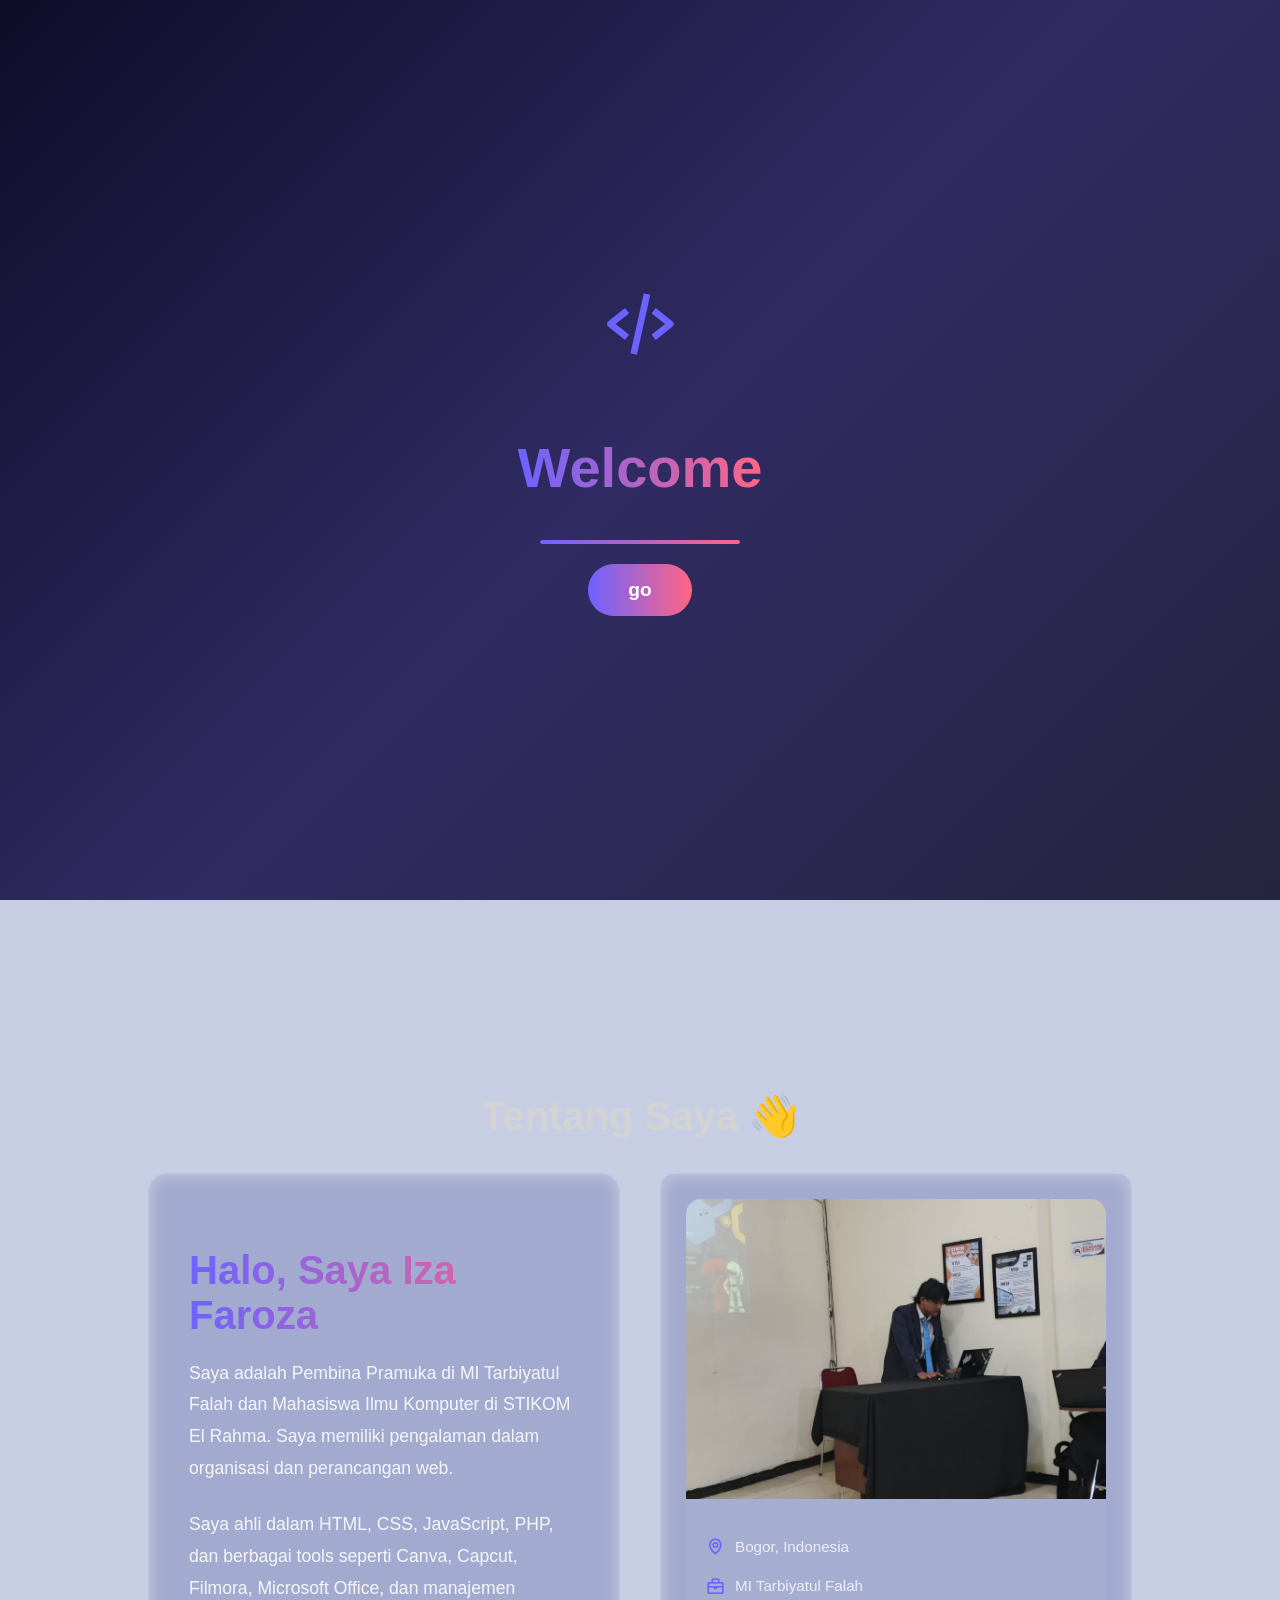
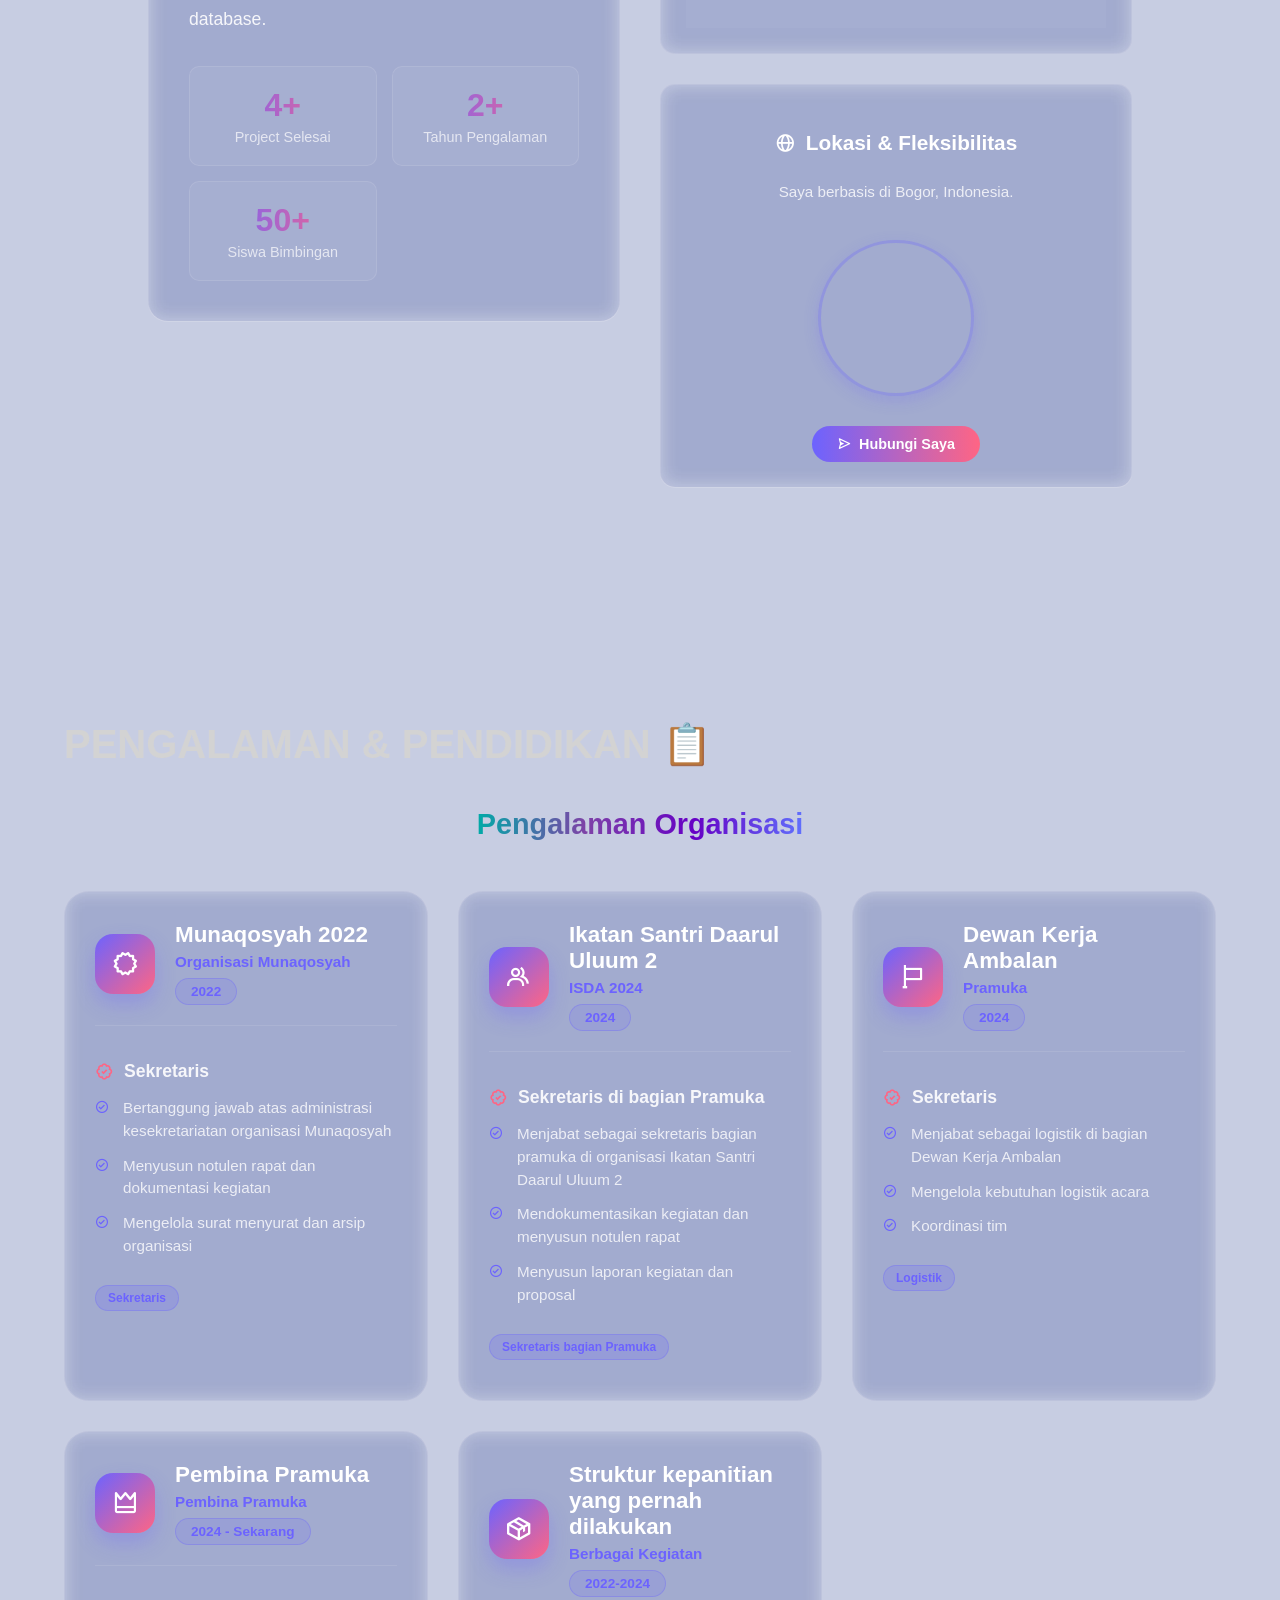
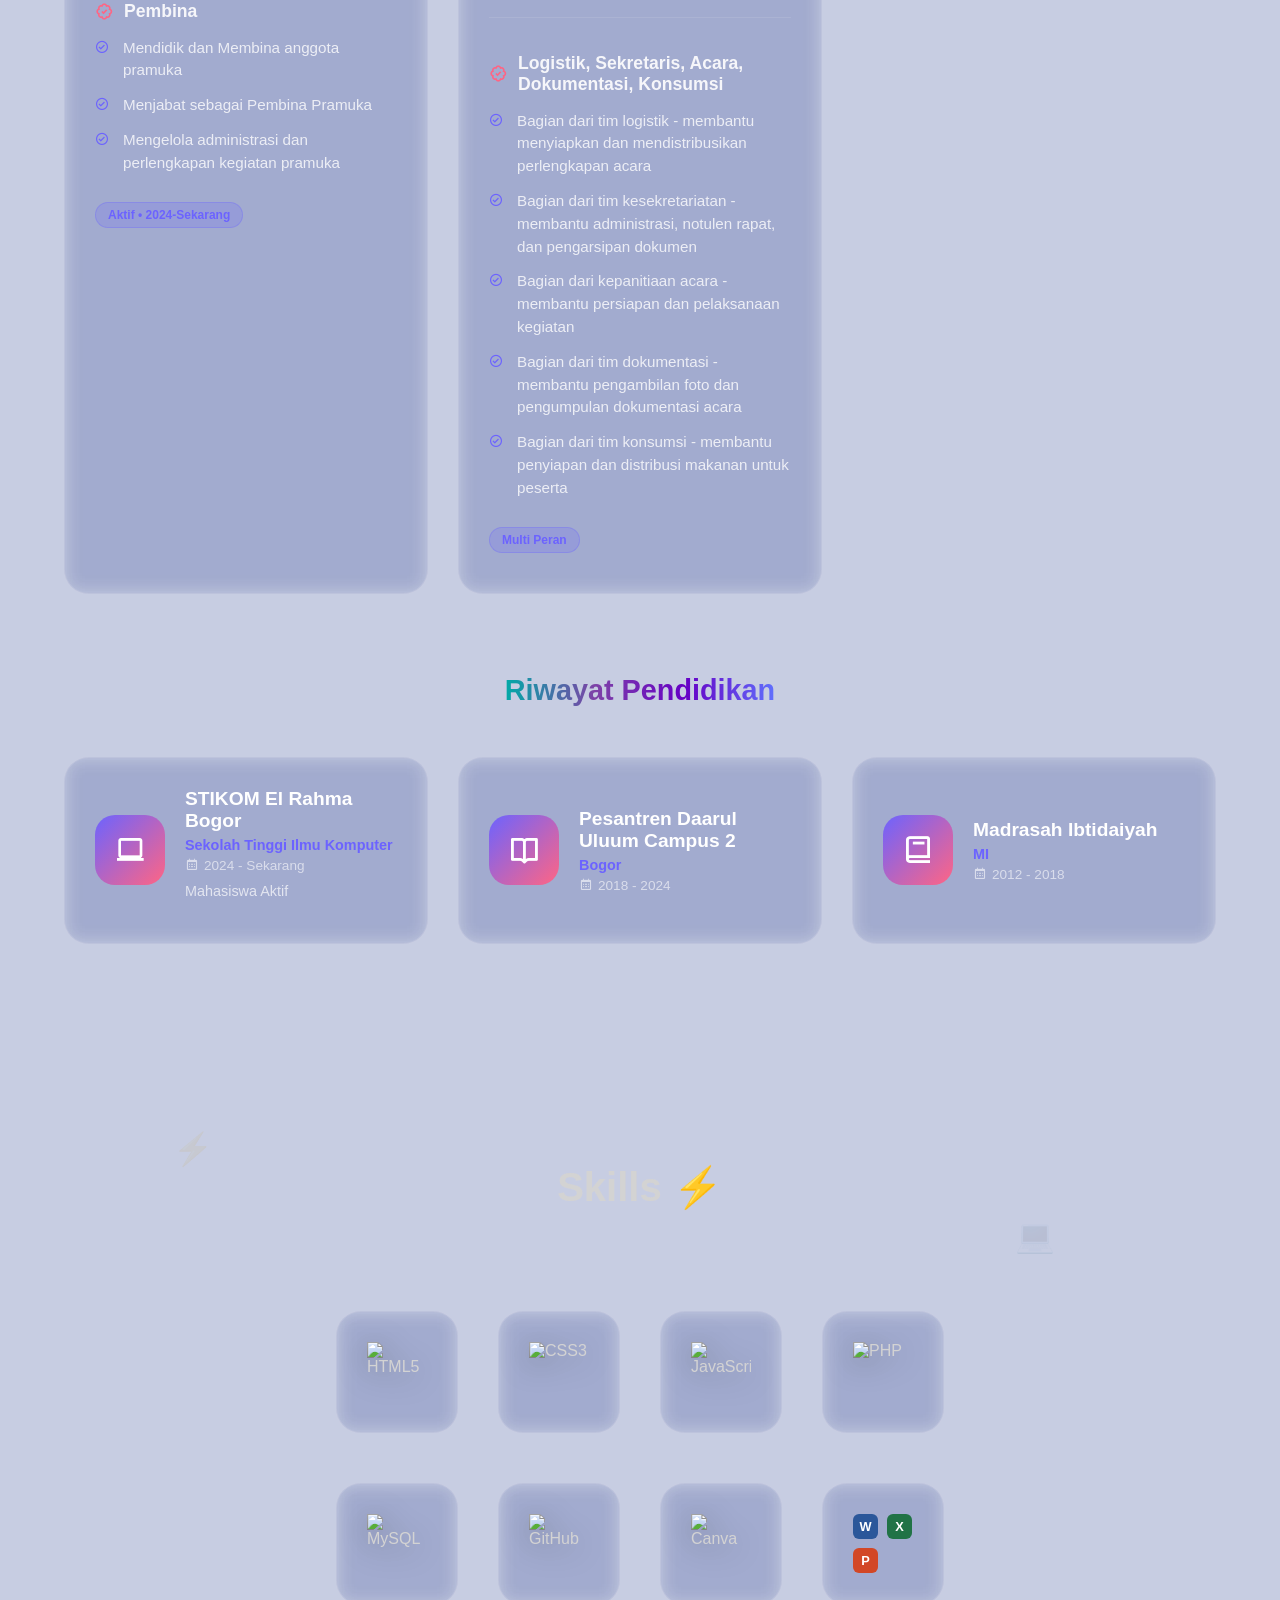
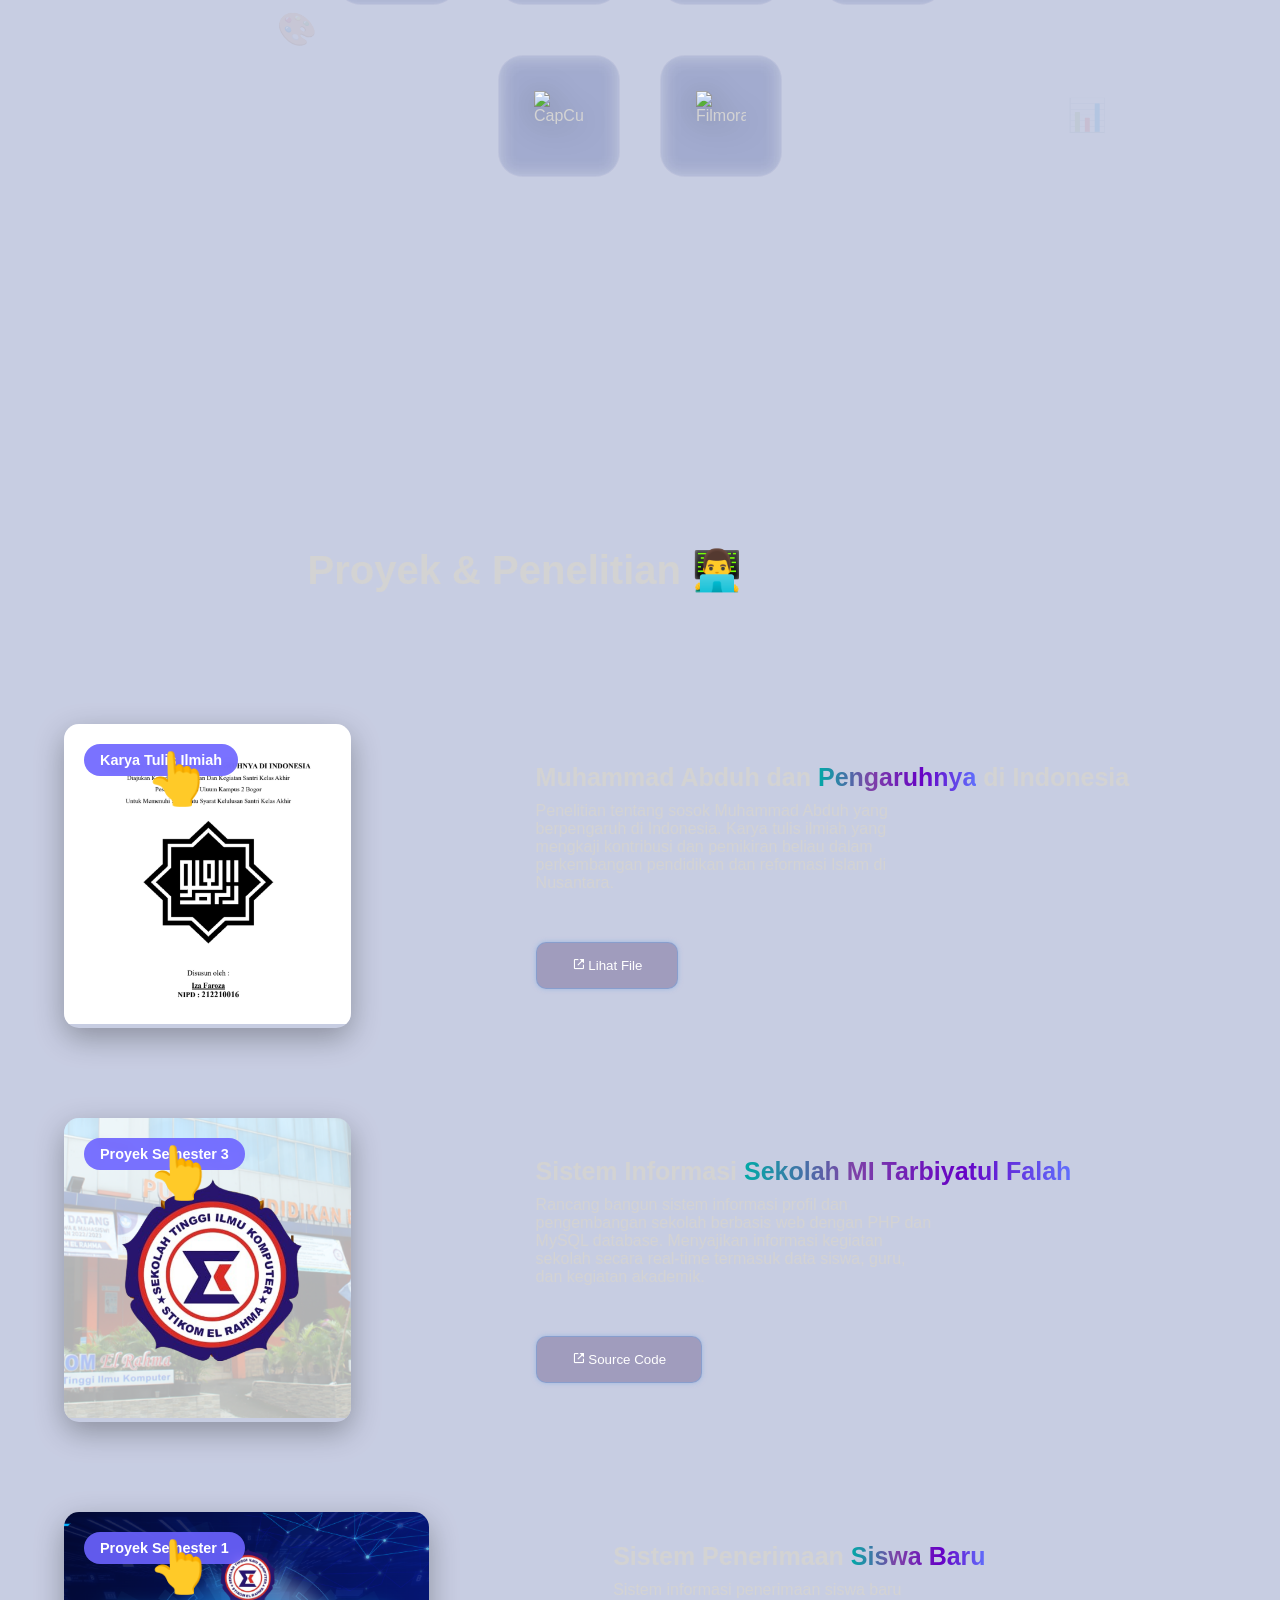
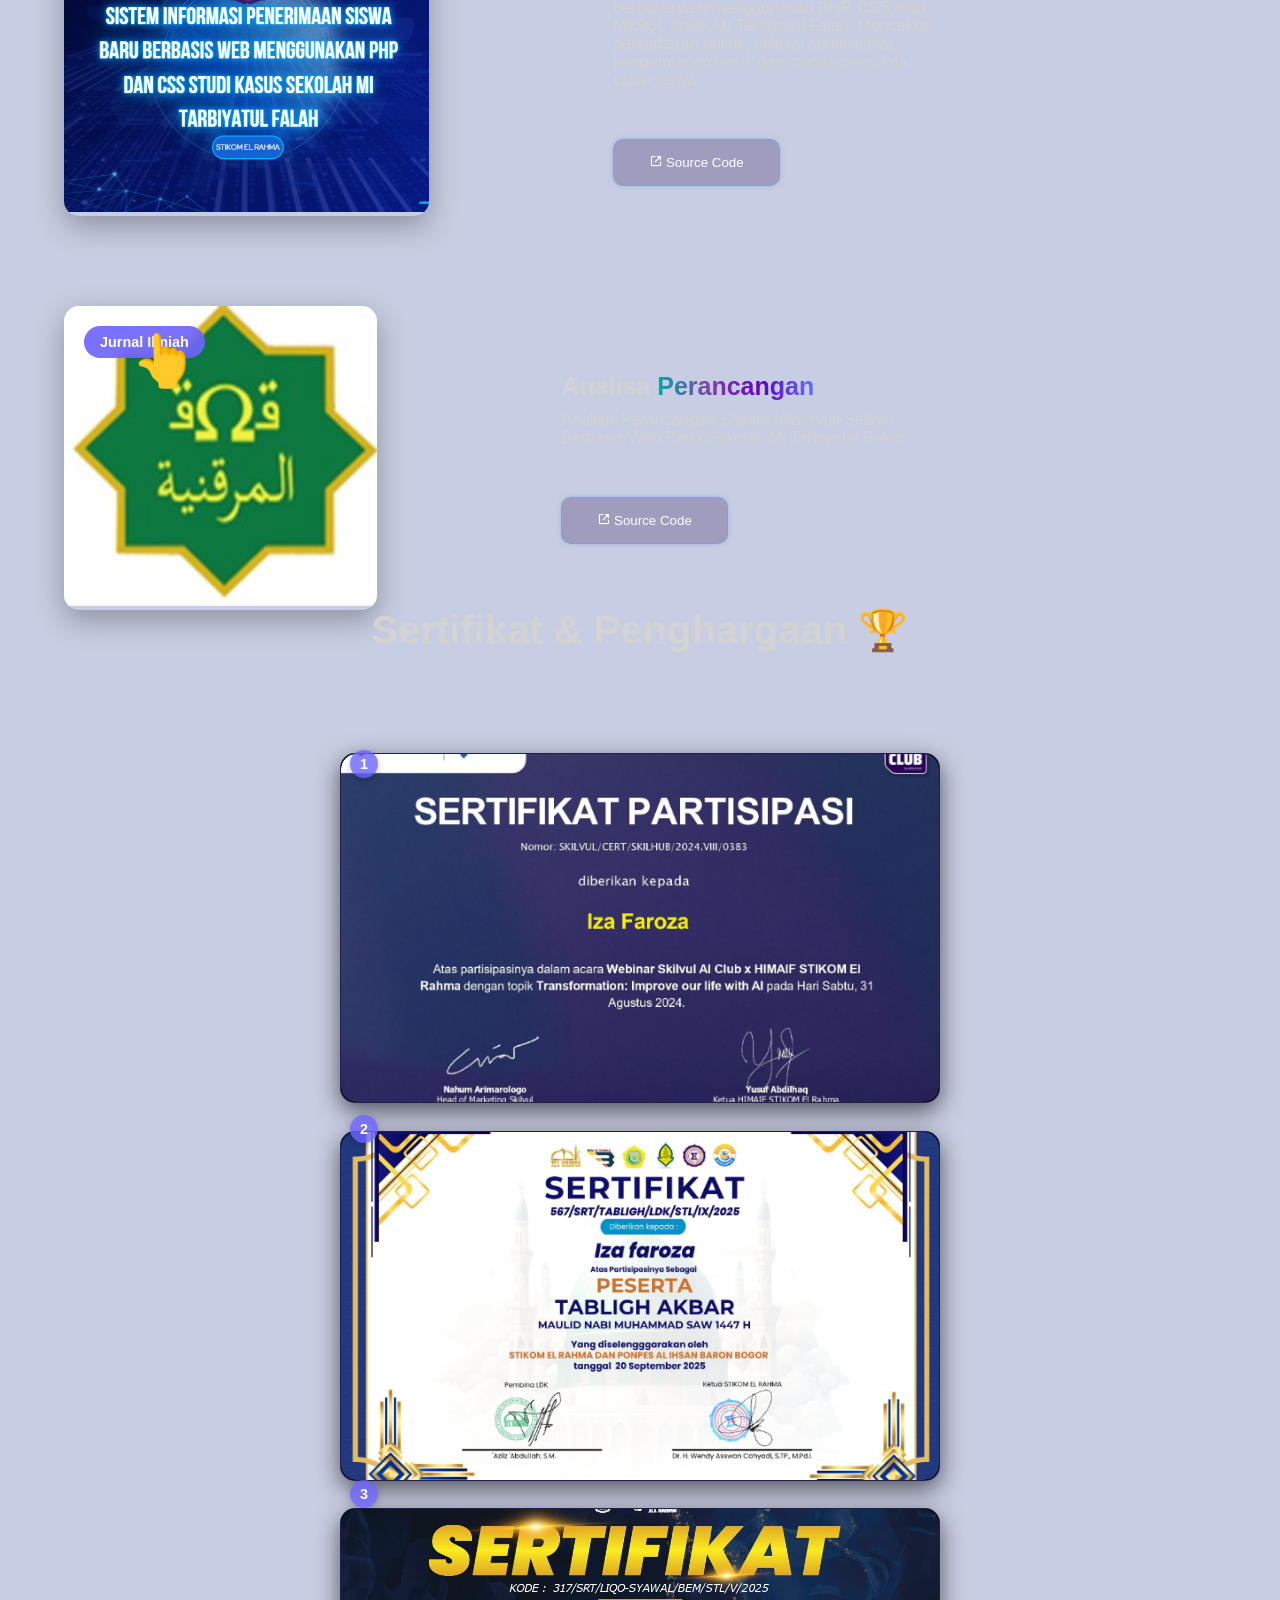
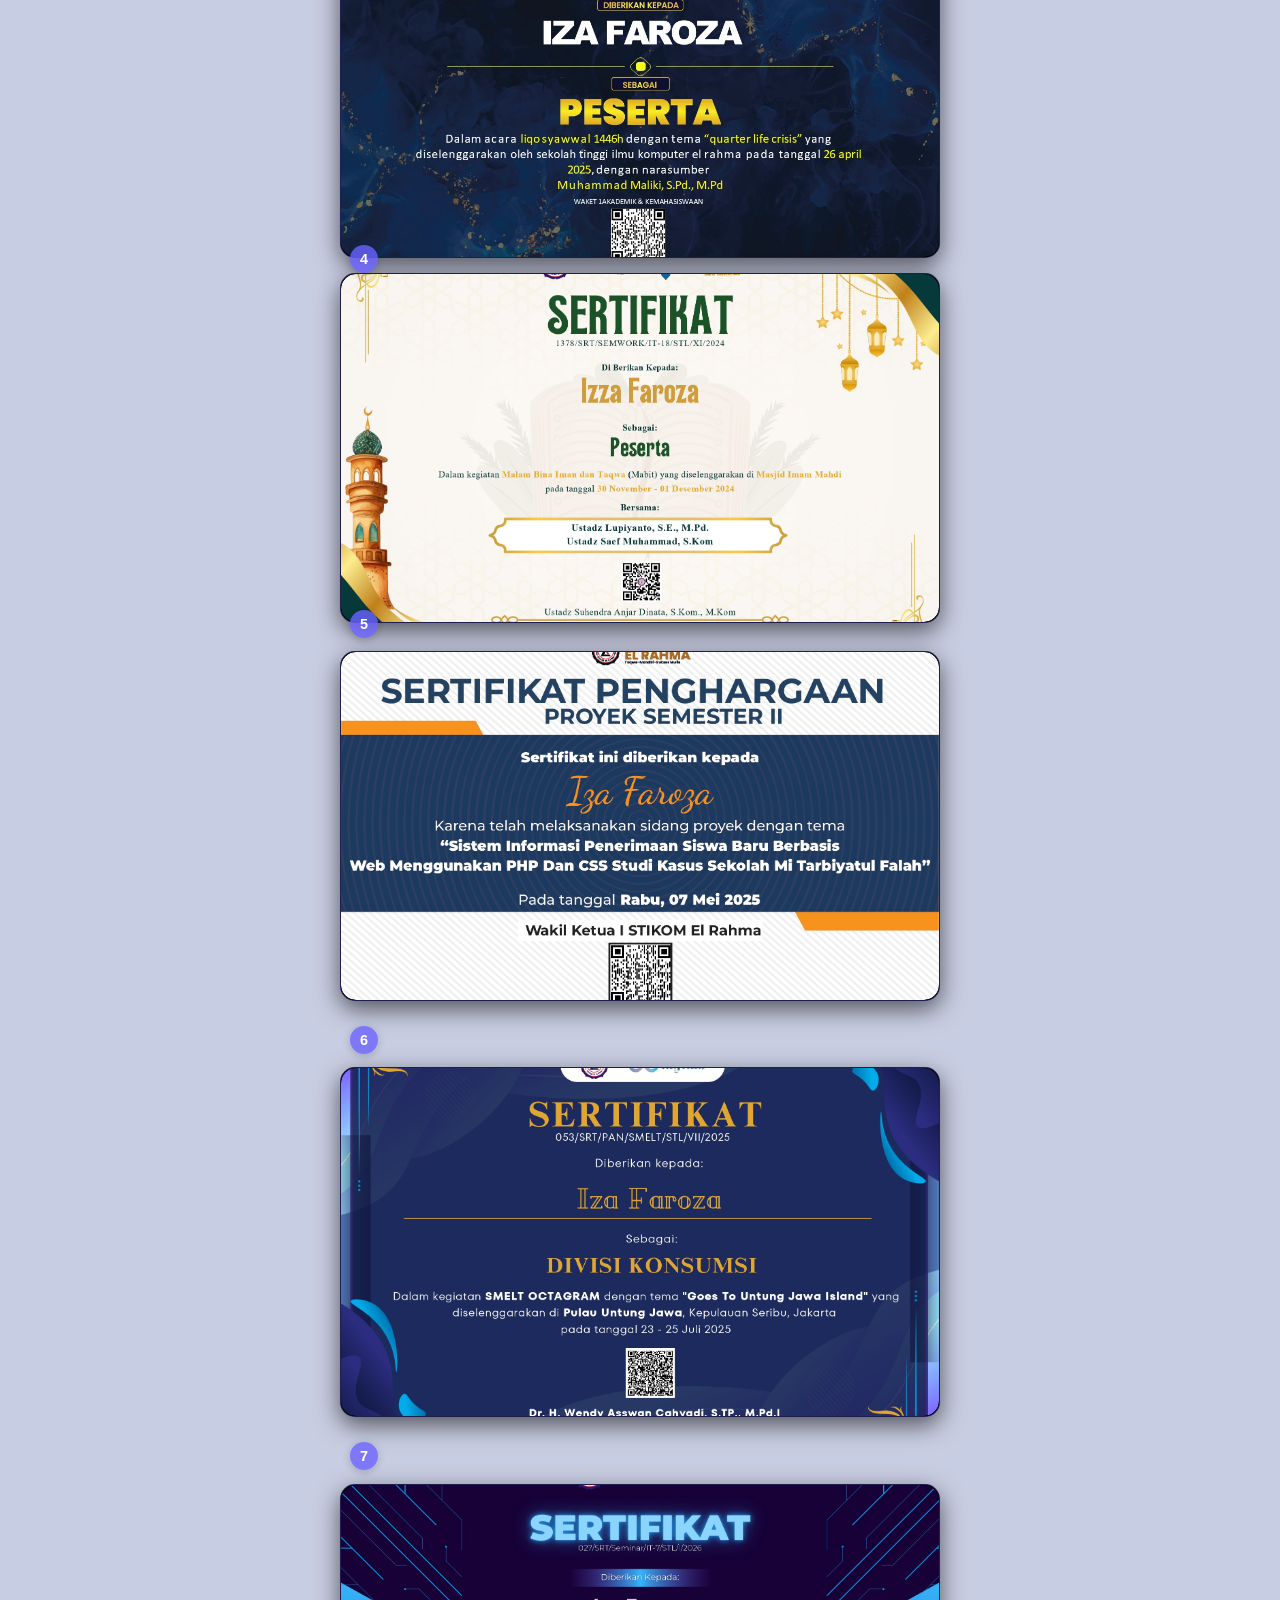
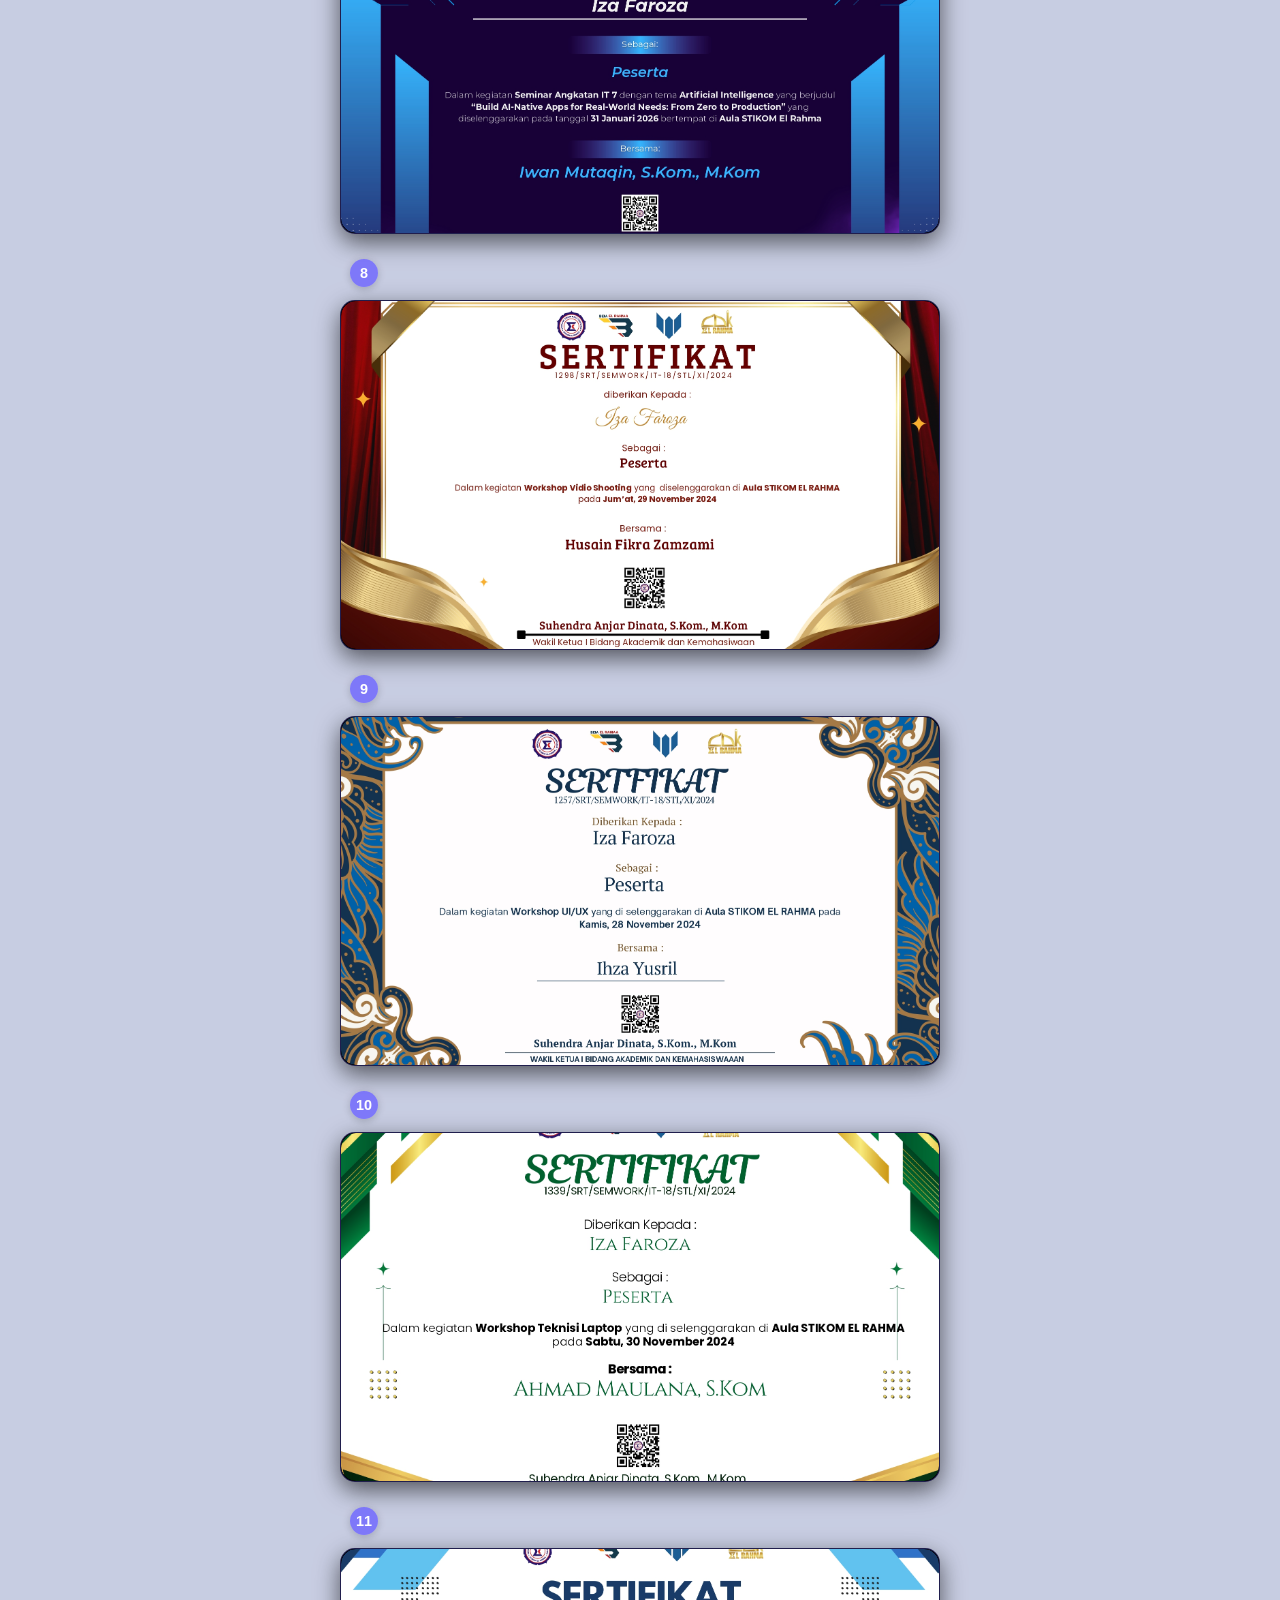
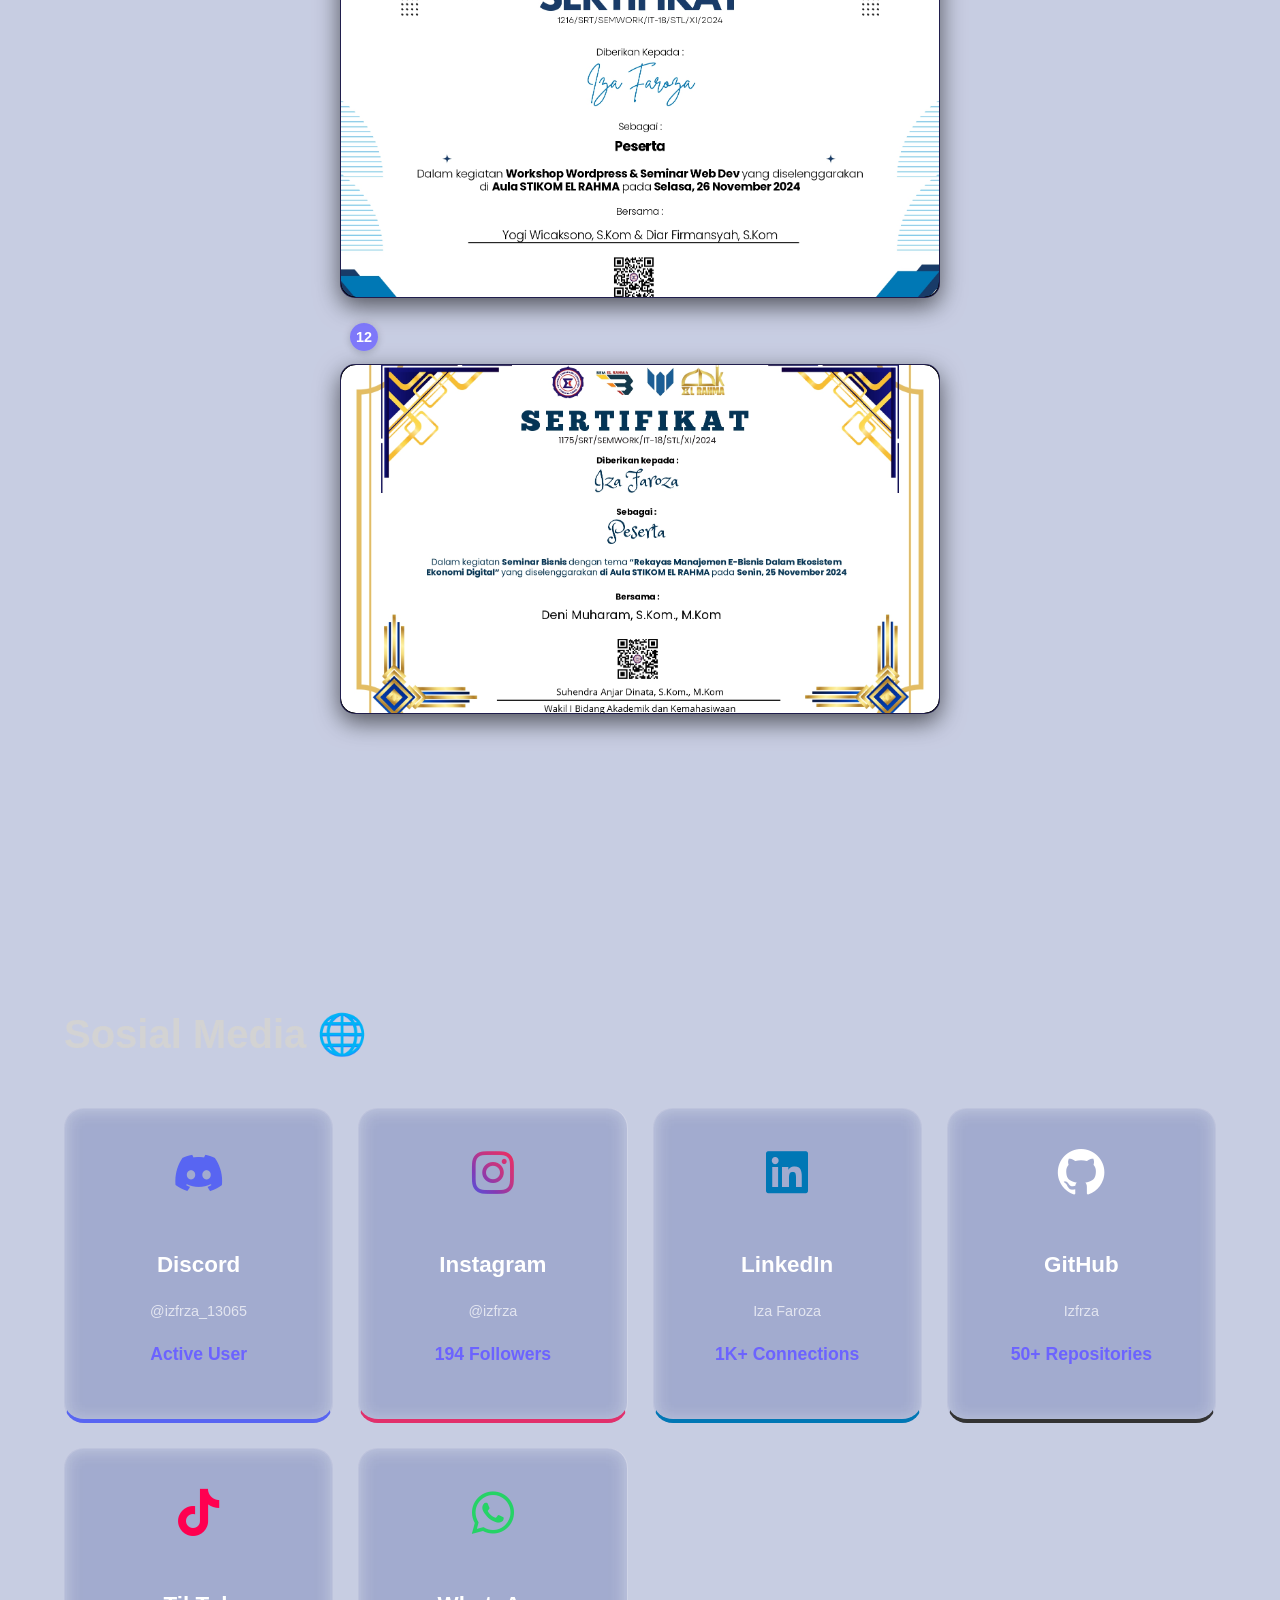
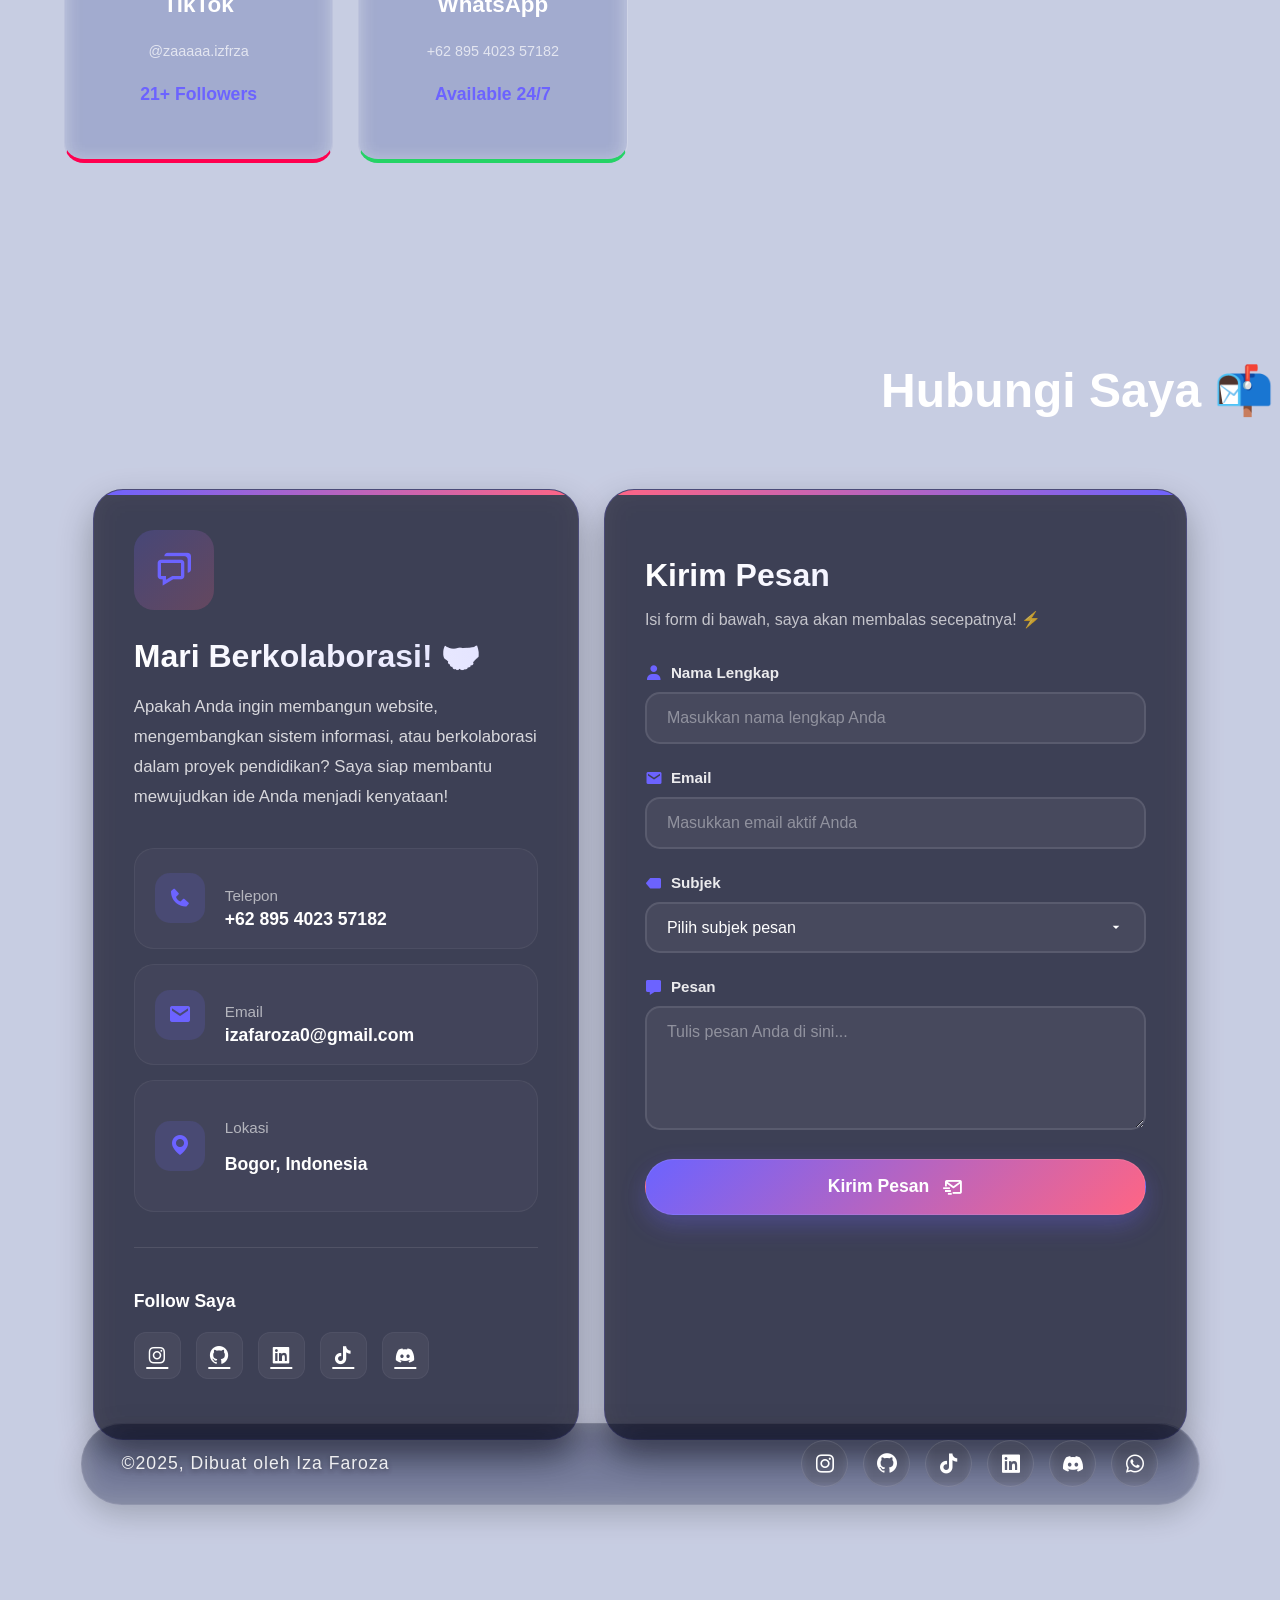
==== commit 694c9cca: "Update index.html" ====
--- a/index.html
+++ b/index.html
@@ -342,41 +342,13 @@
     <li><a href="#contact">Contact</a></li>
             </ul>
 
-            <div class="box-icons">
-                <a href="https://www.instagram.com/izfrza?igsh=MWdxNzlpZ3VmcmhjYw==" target="_blank"><i class='bx bxl-instagram'></i></a>
-                <a href="https://github.com/Izfrza" target="_blank"><i class='bx bxl-github'></i></a>
-                <a href="https://www.tiktok.com/@zaaaaa.izfrza?_r=1&_t=ZS-93QJ8oEEAse" target="_blank"><i class='bx bxl-tiktok'></i></a>
-                <a href="https://www.linkedin.com/in/iza-faroza-7745b2360" target="_blank"><i class='bx bxl-linkedin-square'></i></a>
-            </div>
+           
 
             <div class="menu-icon">
                 <i class='bx bx-menu'></i>
             </div>            
         </header>
-        
-        <div class="sidebar">
-            <div class="close-icon">
-                <i class='bx bx-x'></i>
-            </div>
-            
-            <ul>
-               
-            <li><a href="#about">About</a></li>
-    <li><a href="#experience">Experience</a></li> <!-- TAMBAHKAN -->
-    <li><a href="#skills">Skills</a></li>
-    <li><a href="#projects">Projects</a></li>
-    <li><a href="#certificates">Certificates</a></li>
-    <li><a href="#social">Sosmed</a></li>
-    <li><a href="#contact">Contact</a></li>
-            </ul>
-
-            <div class="social-sidebar">
-                <a href="https://www.instagram.com/izfrza?igsh=MWdxNzlpZ3VmcmhjYw==" target="_blank"><i class='bx bxl-instagram'></i></a>
-                <a href="https://github.com/Izfrza" target="_blank"><i class='bx bxl-github'></i></a>
-                <a href="https://www.tiktok.com/@zaaaaa.izfrza?_r=1&_t=ZS-93QJ8oEEAse" target="_blank"><i class='bx bxl-tiktok'></i></a>
-                <a href="https://www.linkedin.com/in/iza-faroza-7745b2360" target="_blank"><i class='bx bxl-linkedin-square'></i></a>
-            </div>
-        </div>
+      
 
         <div class="blackhole-box" data-aos="fade-down" data-aos-duration="2000">
             <video autoplay loop muted plays-inline src="videos/blackhole.mp4"></video>
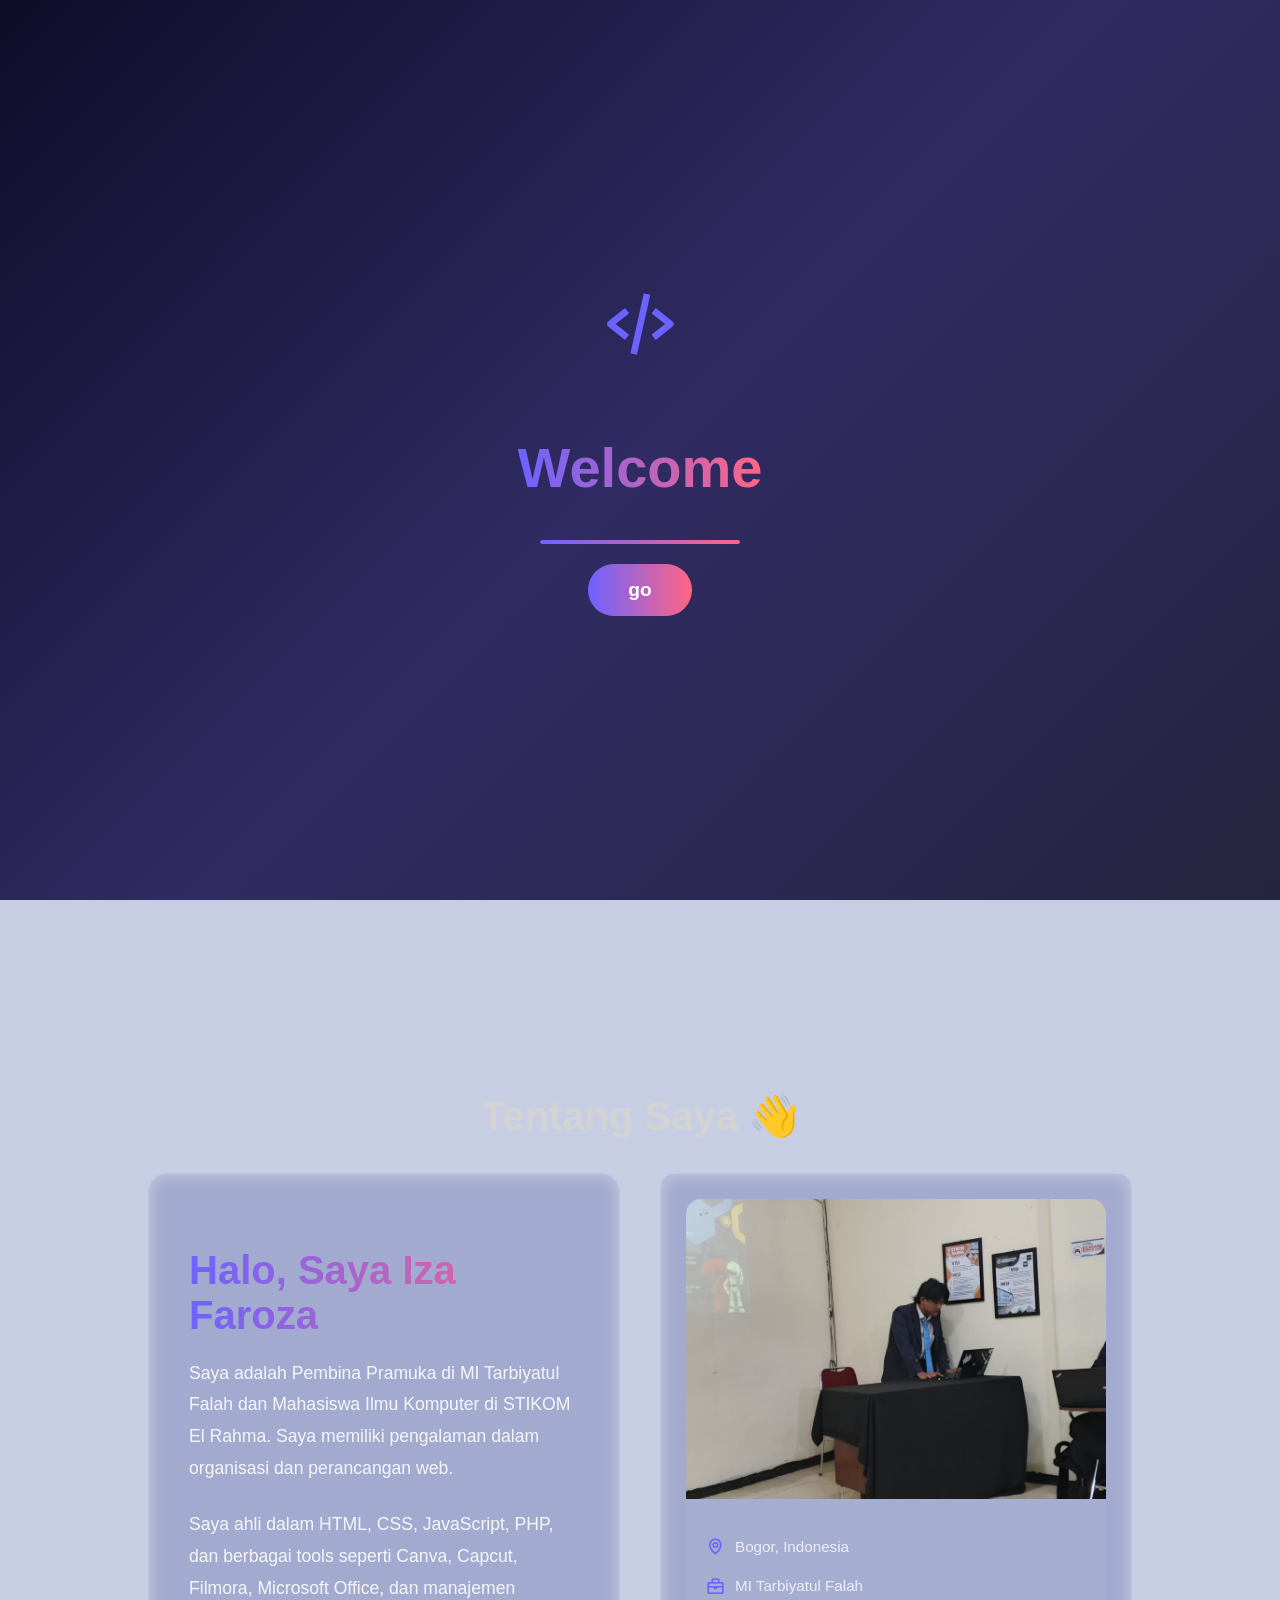
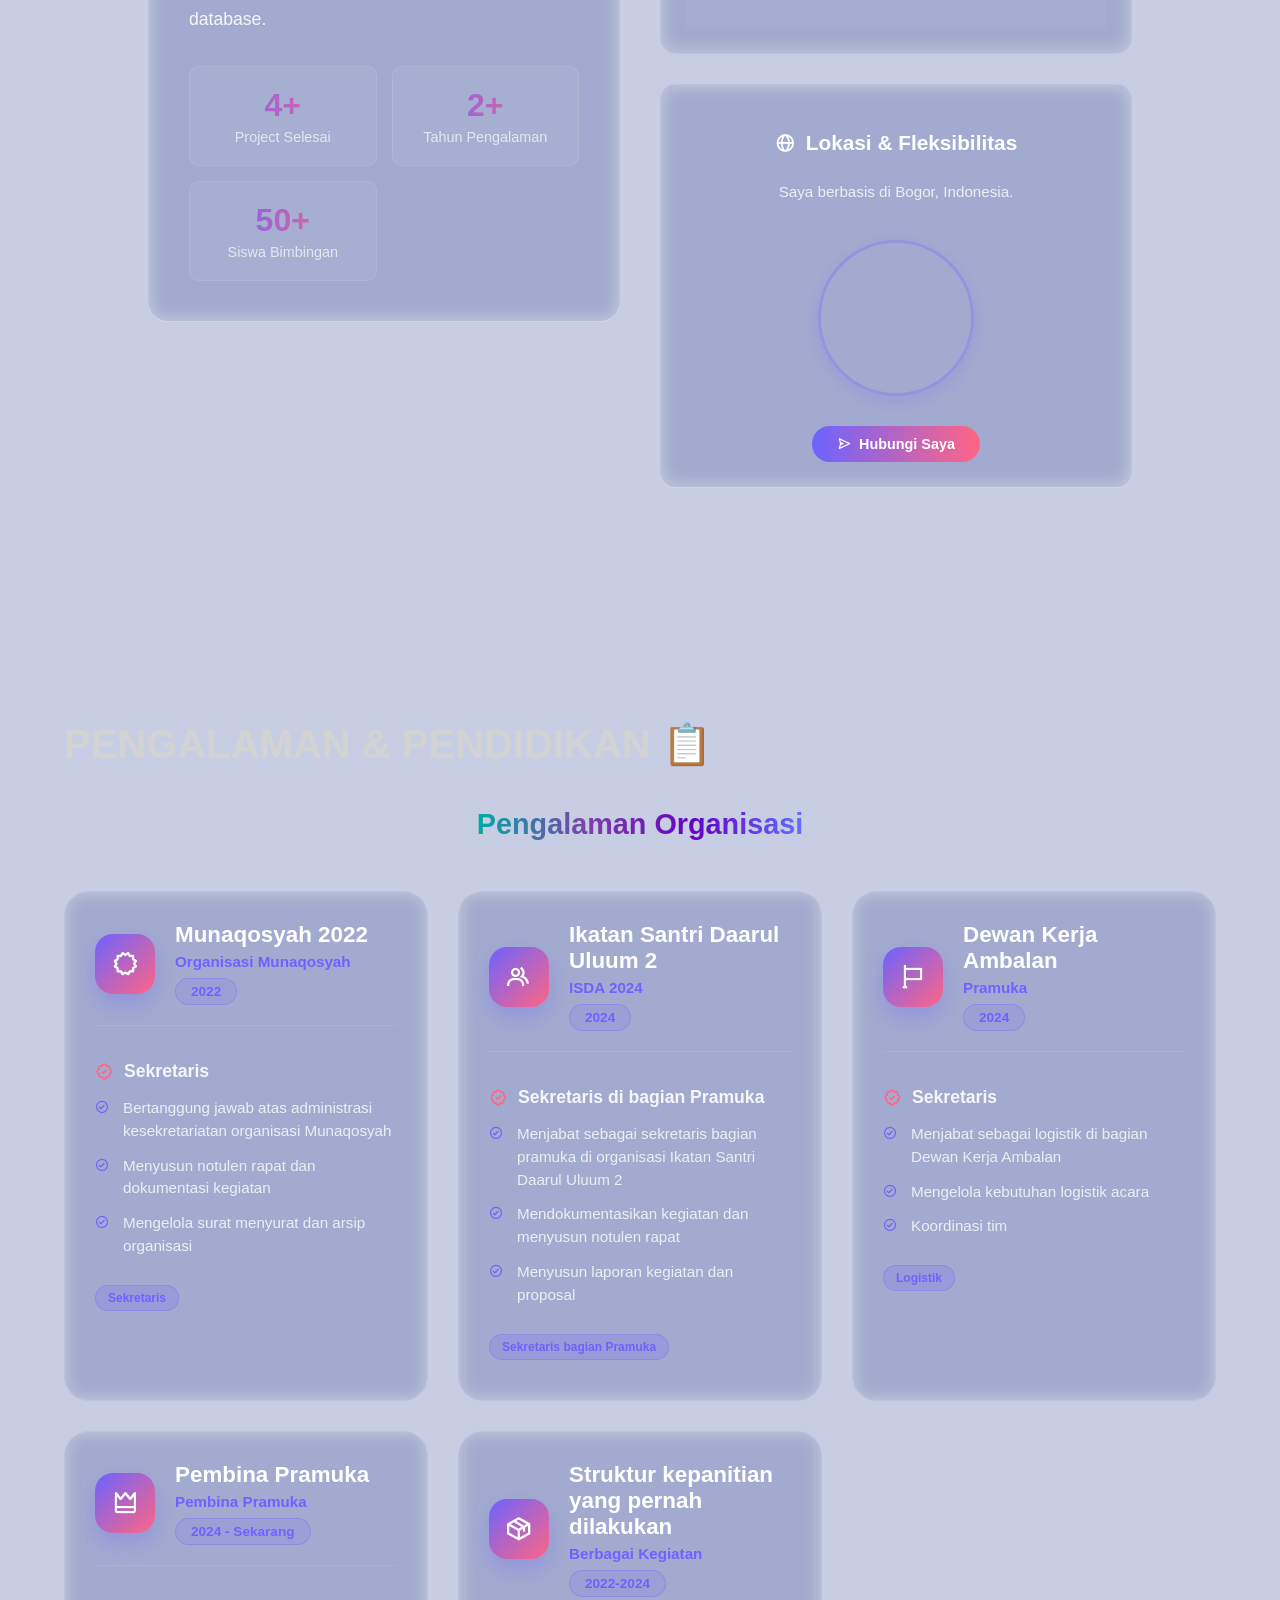
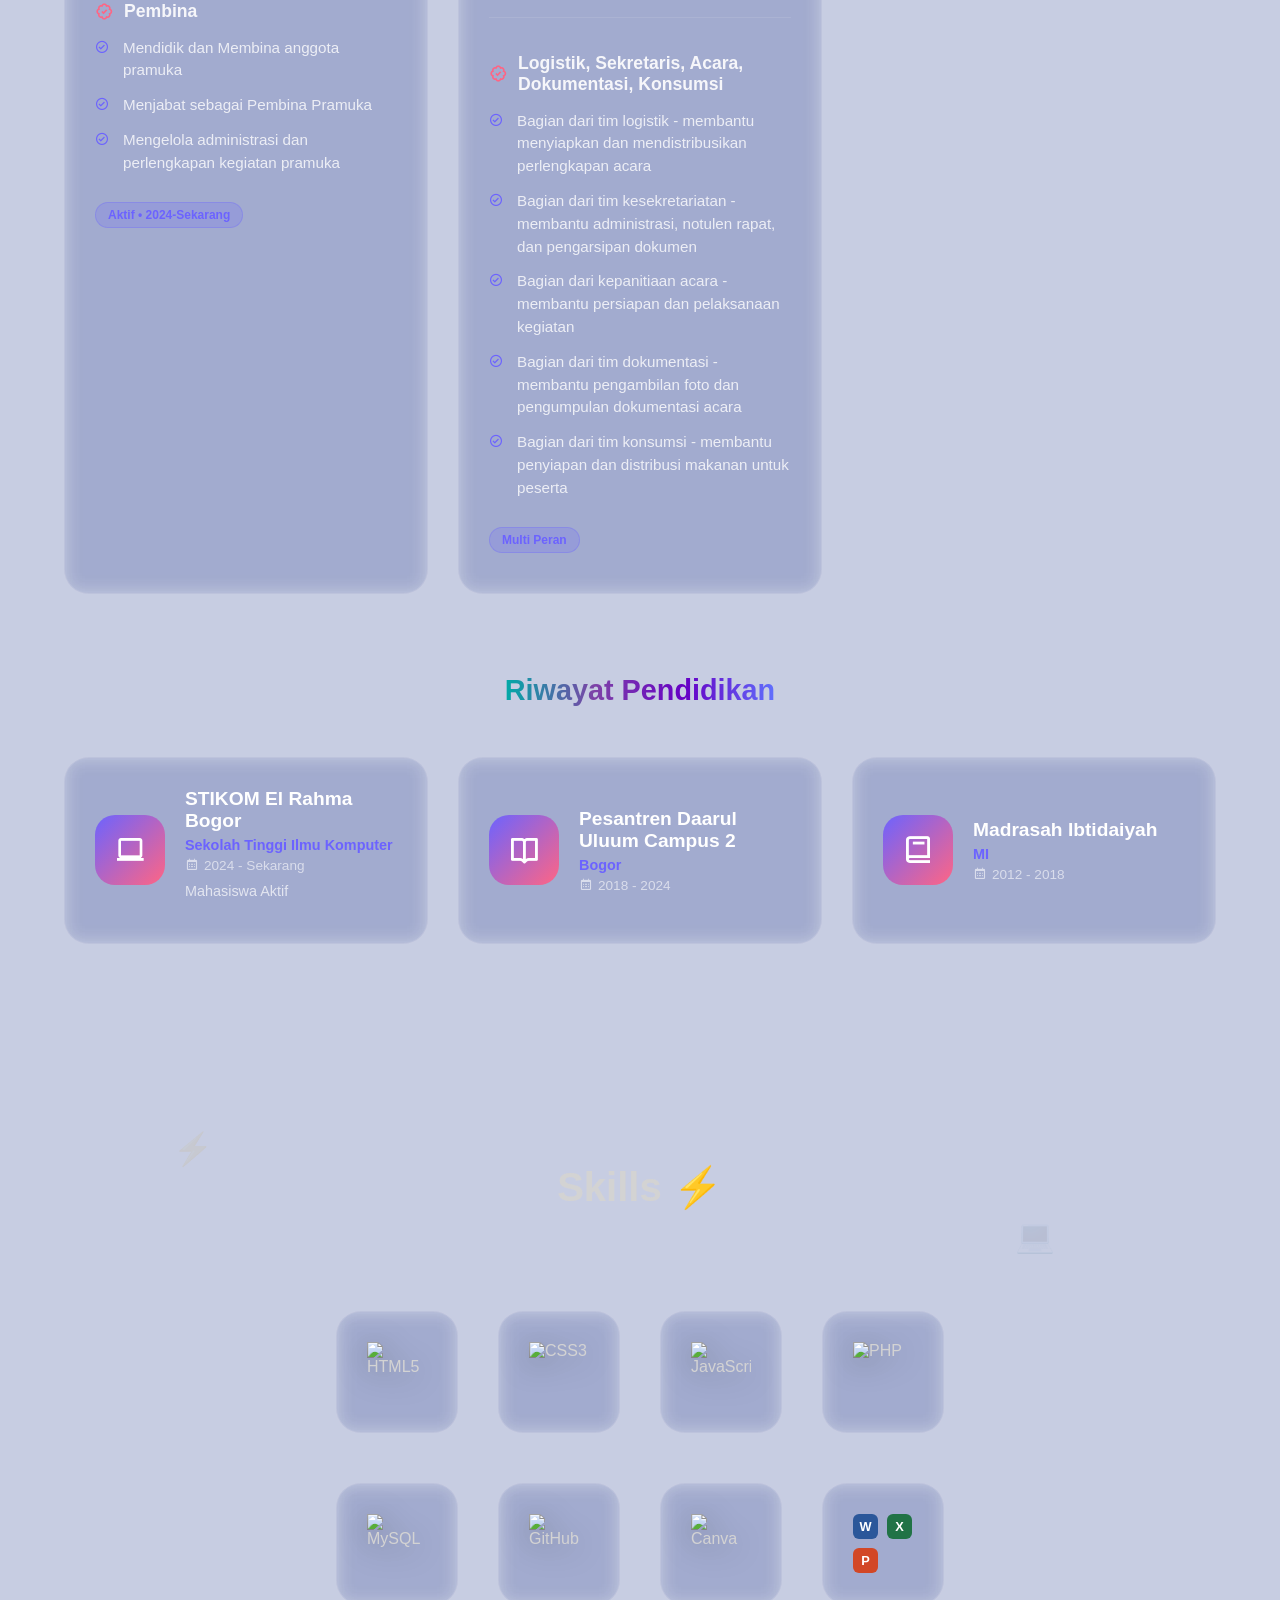
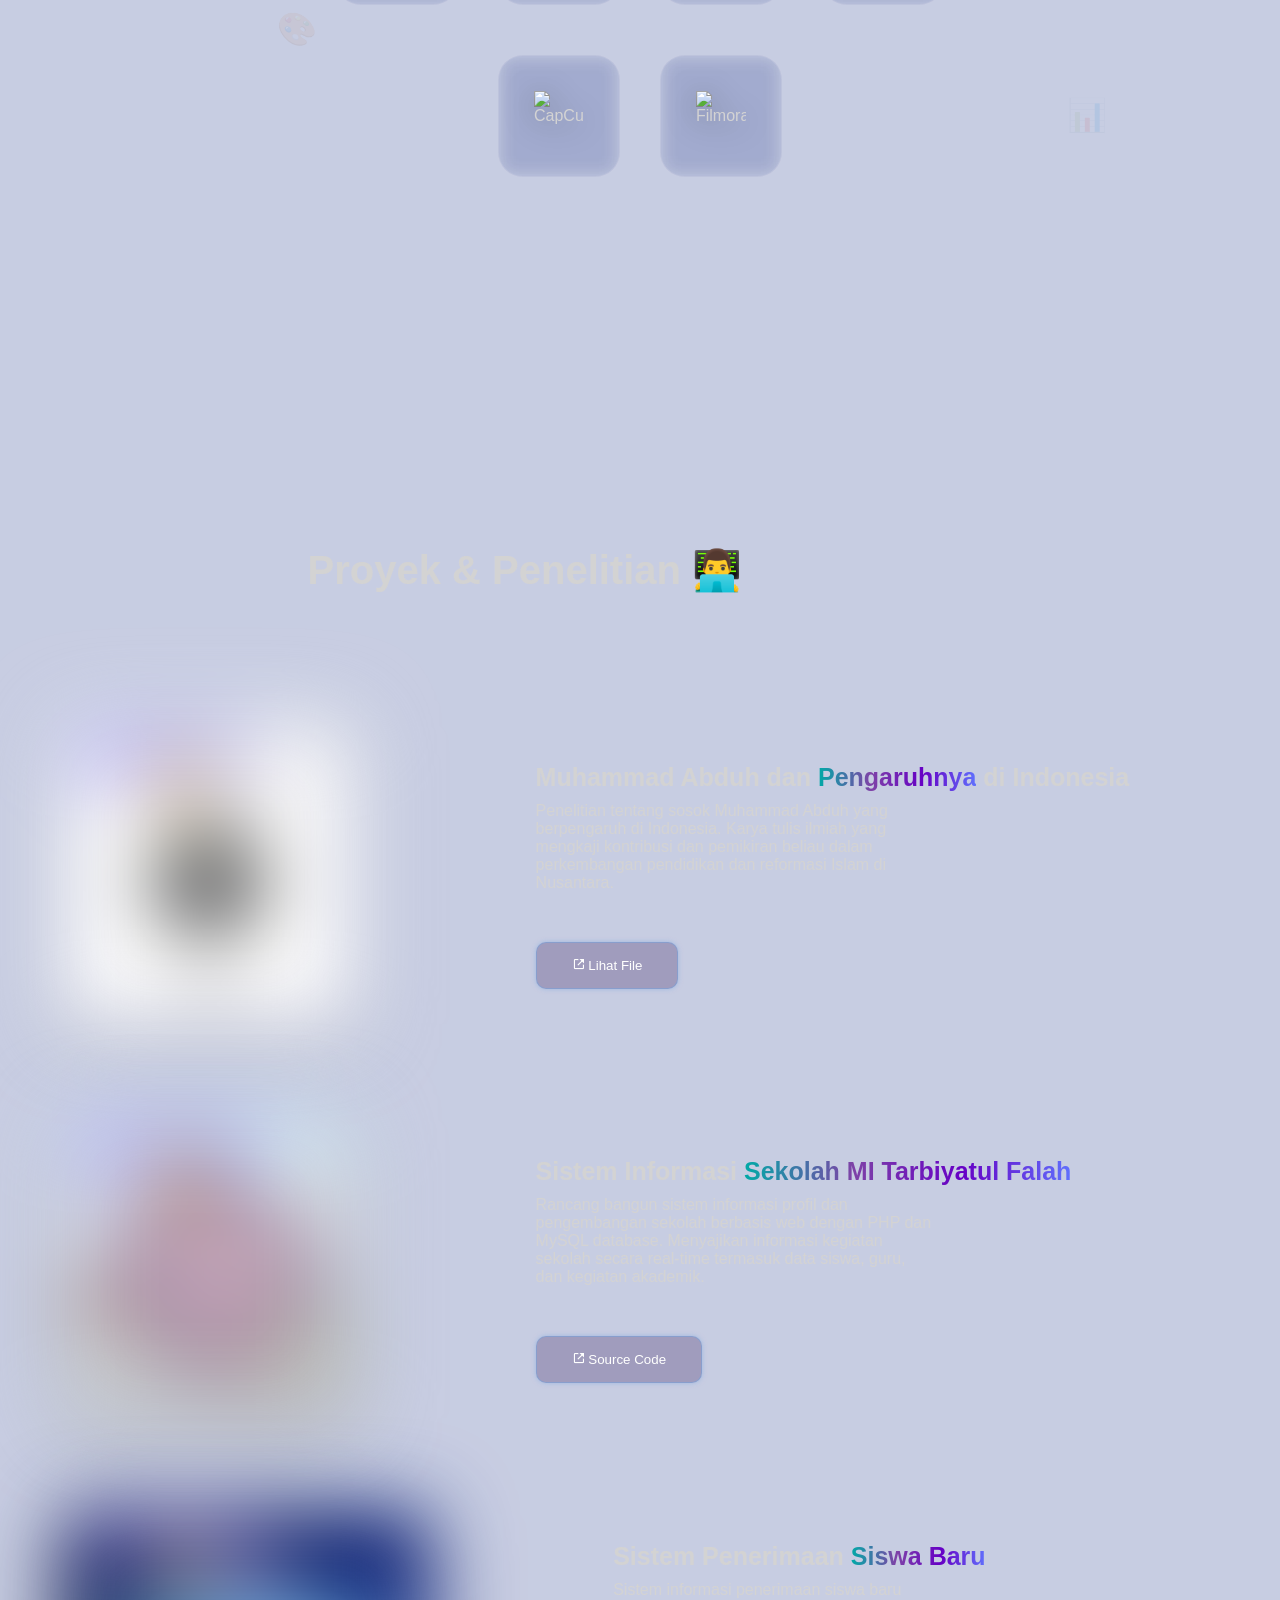
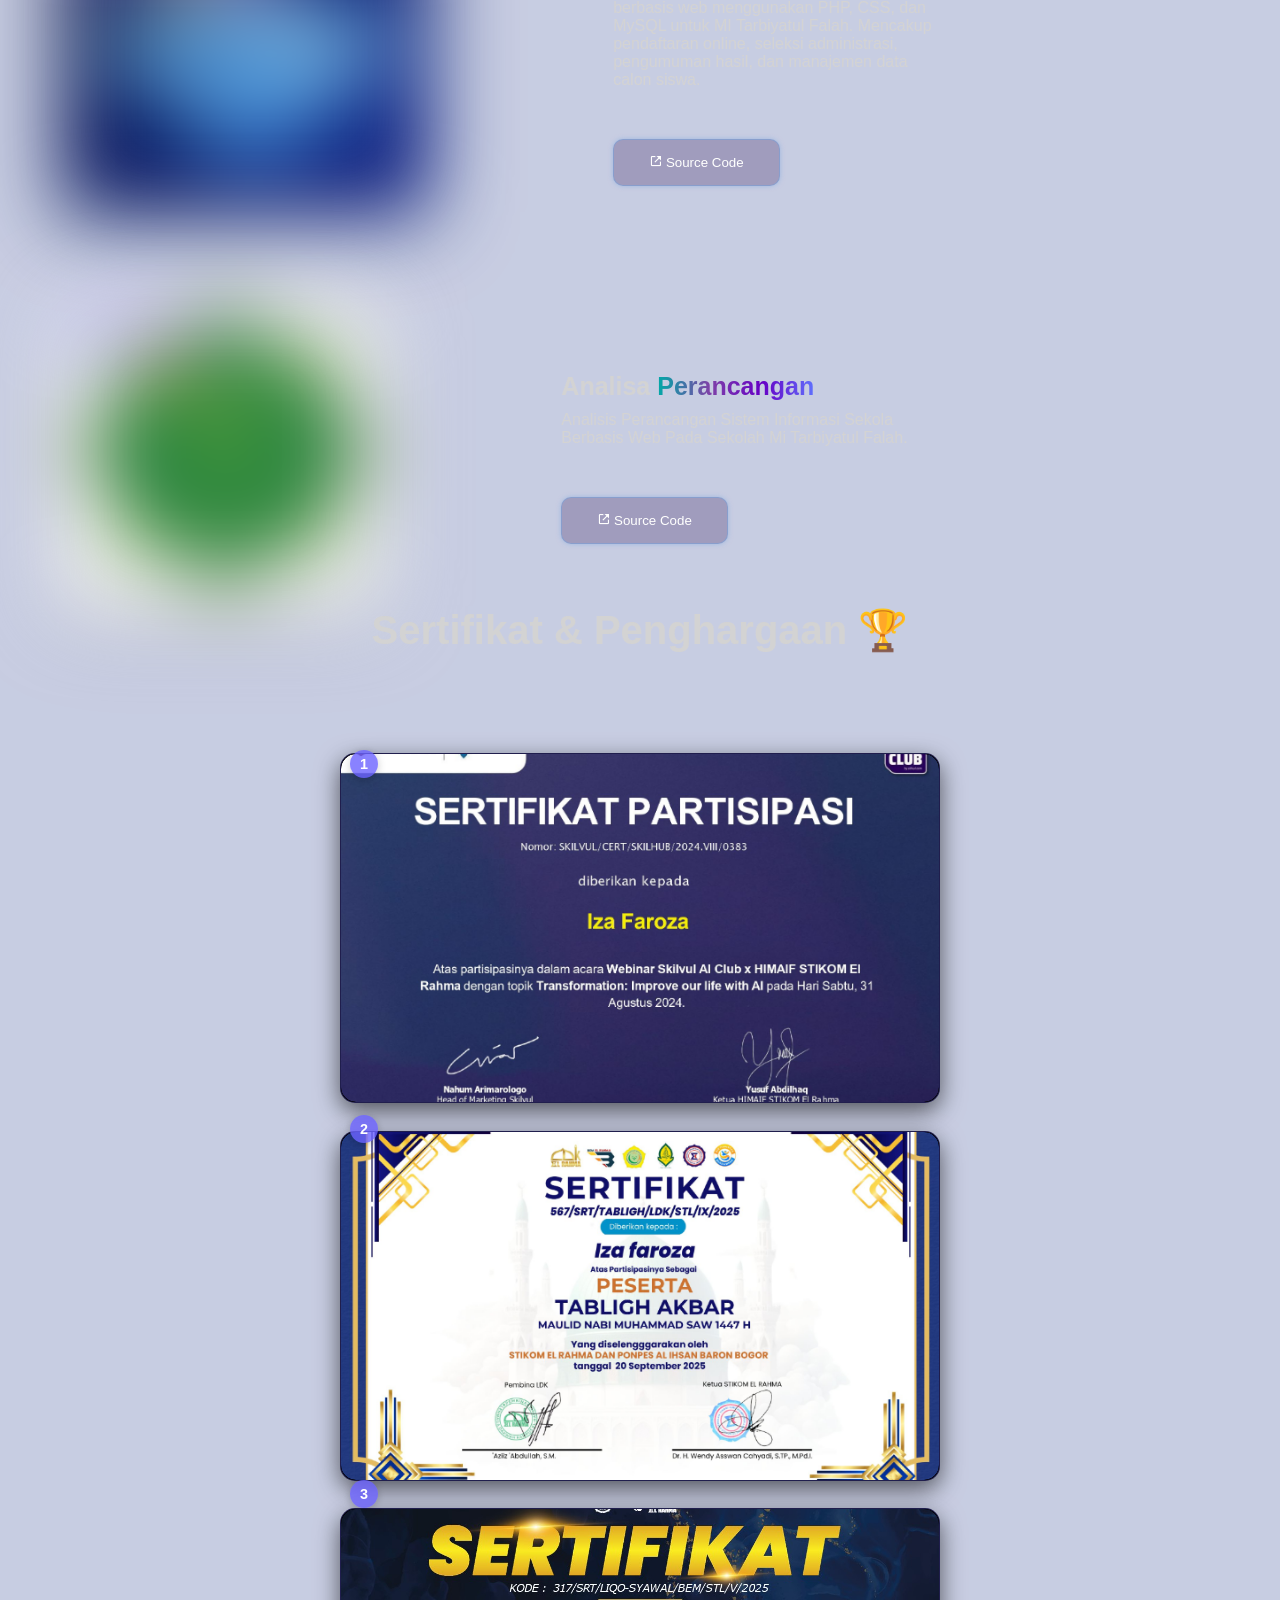
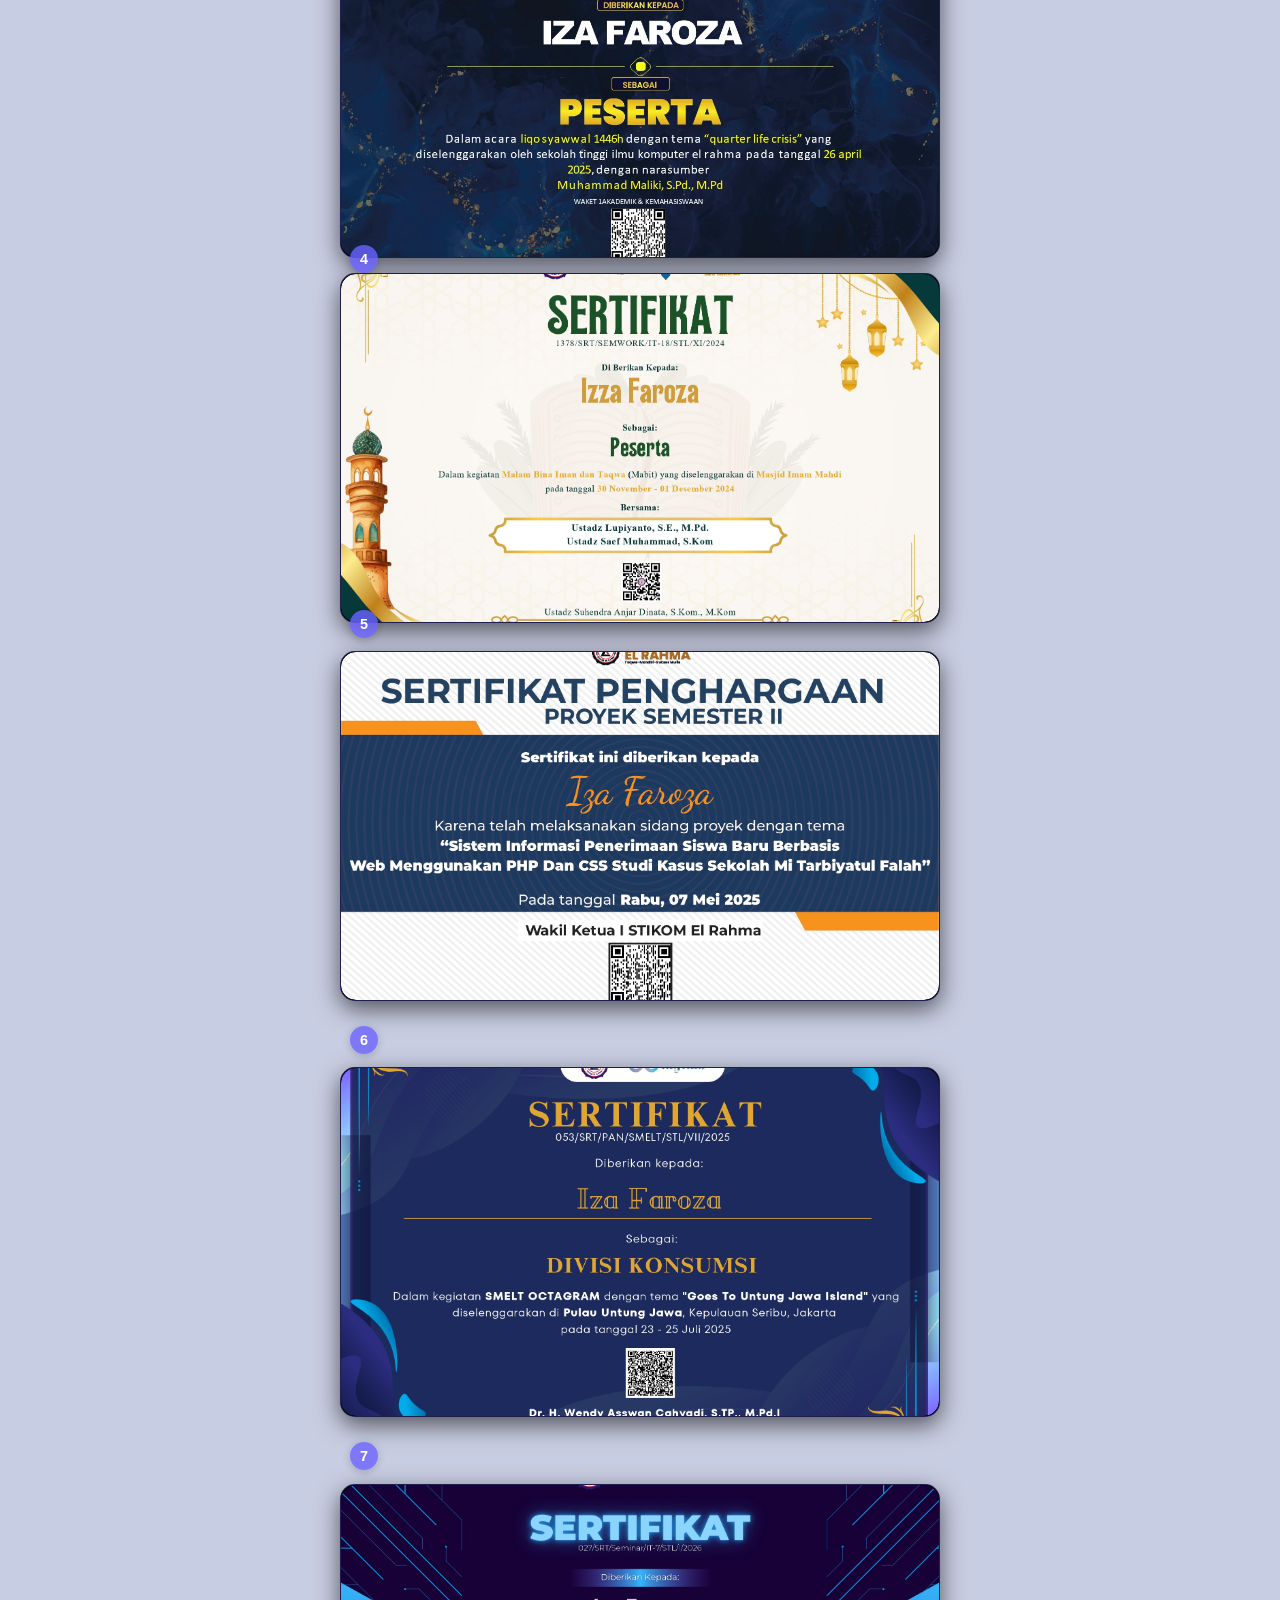
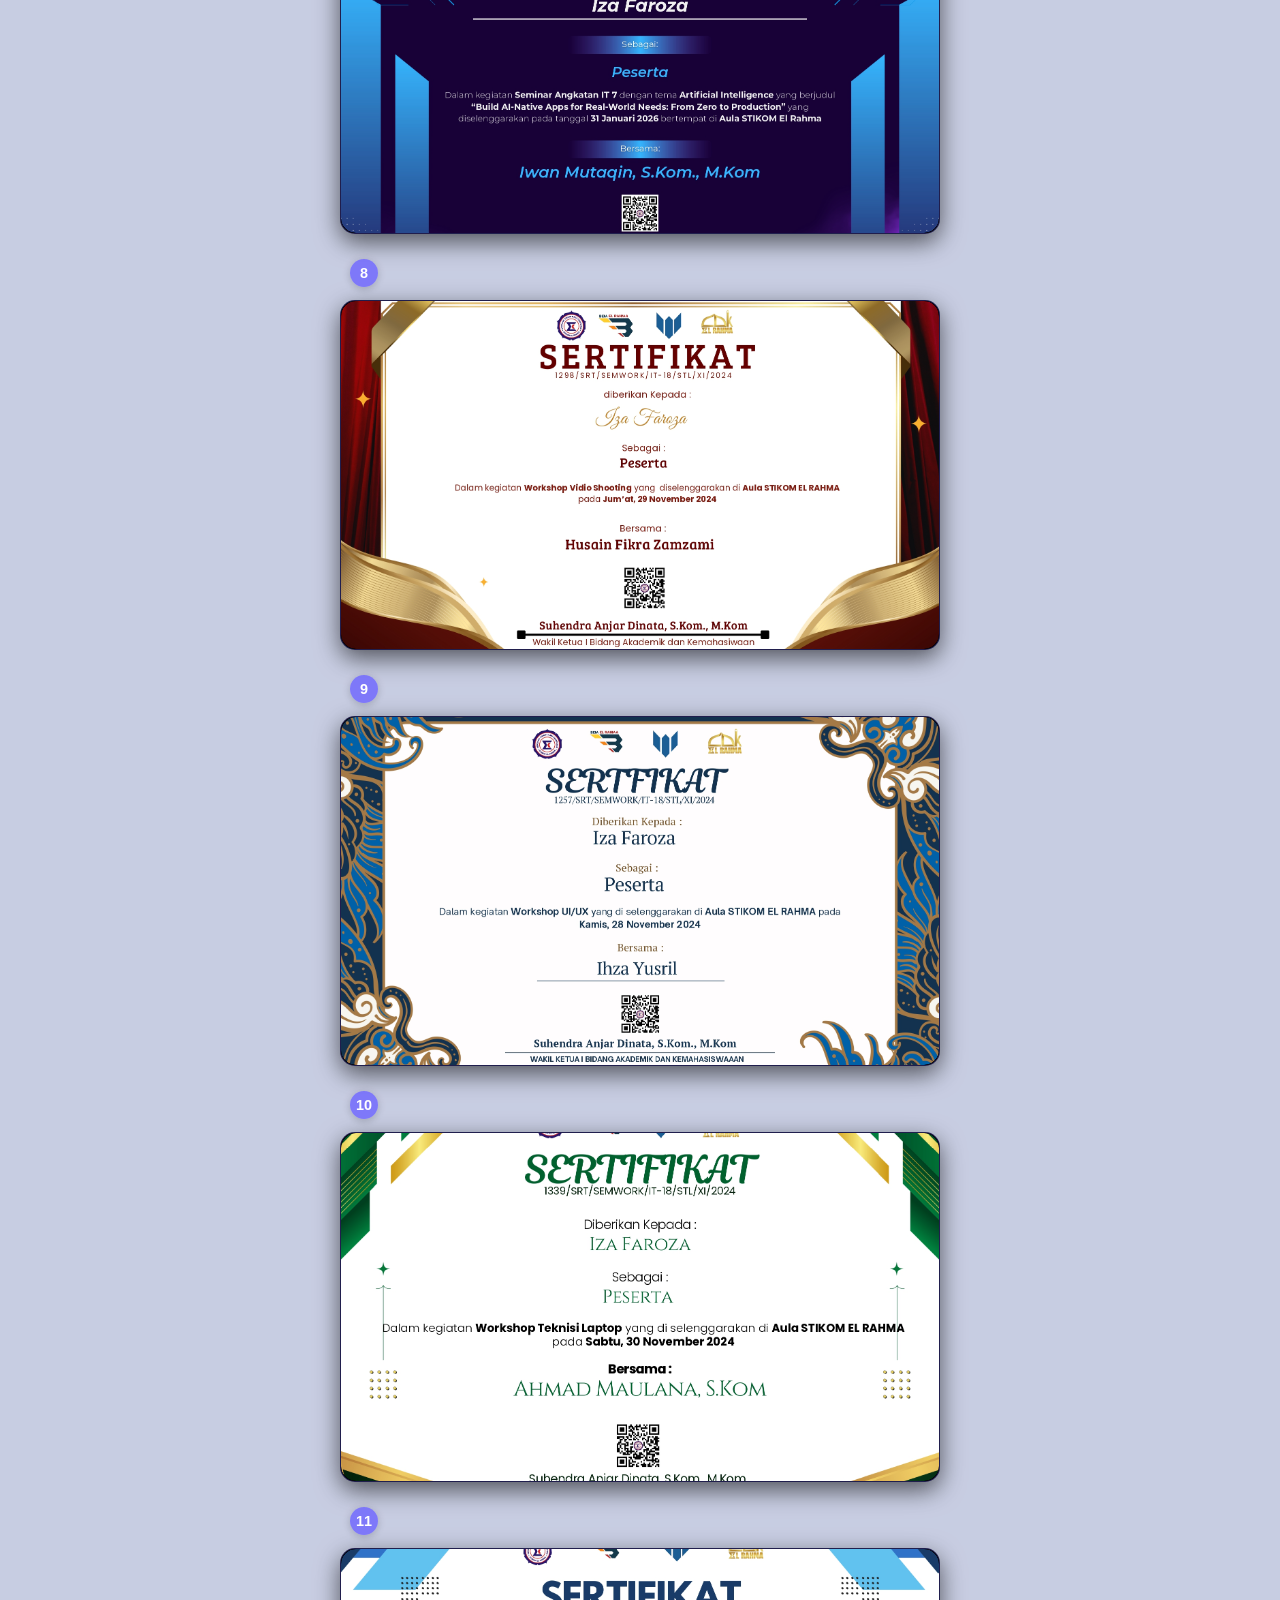
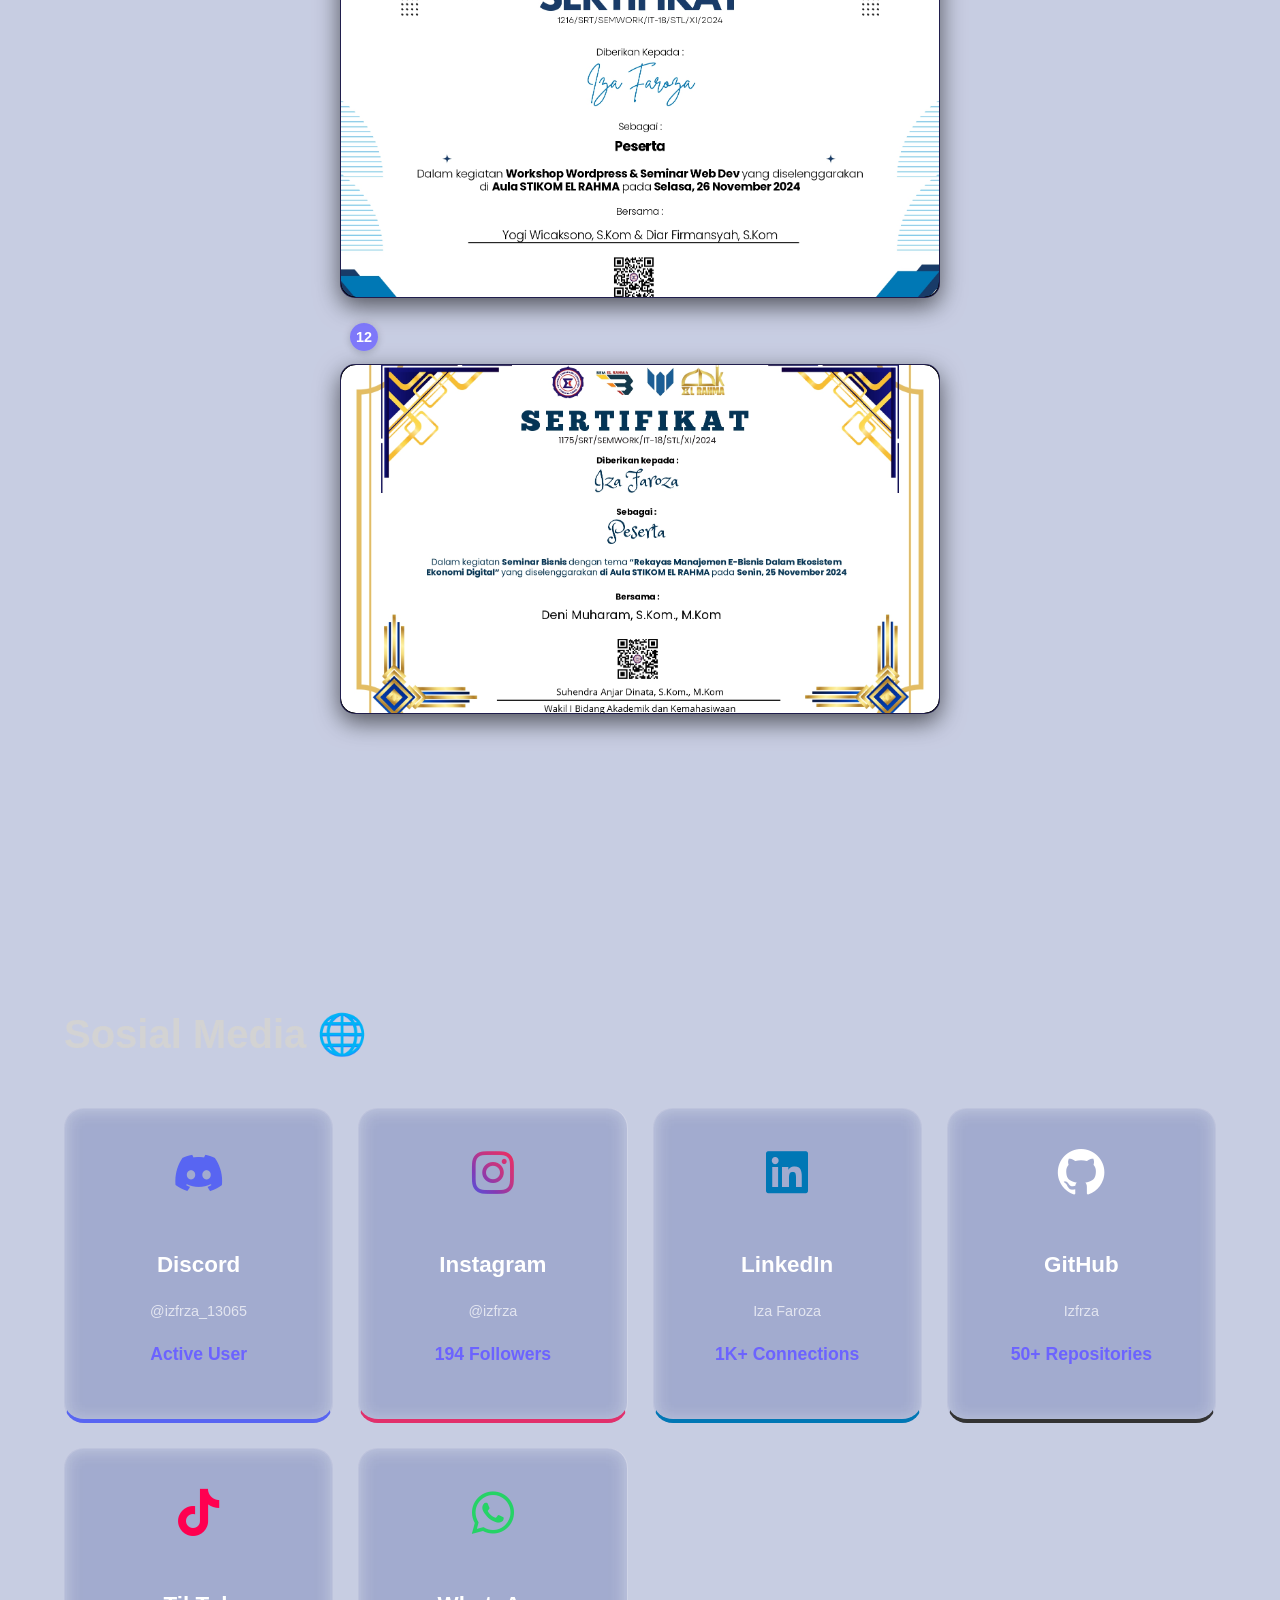
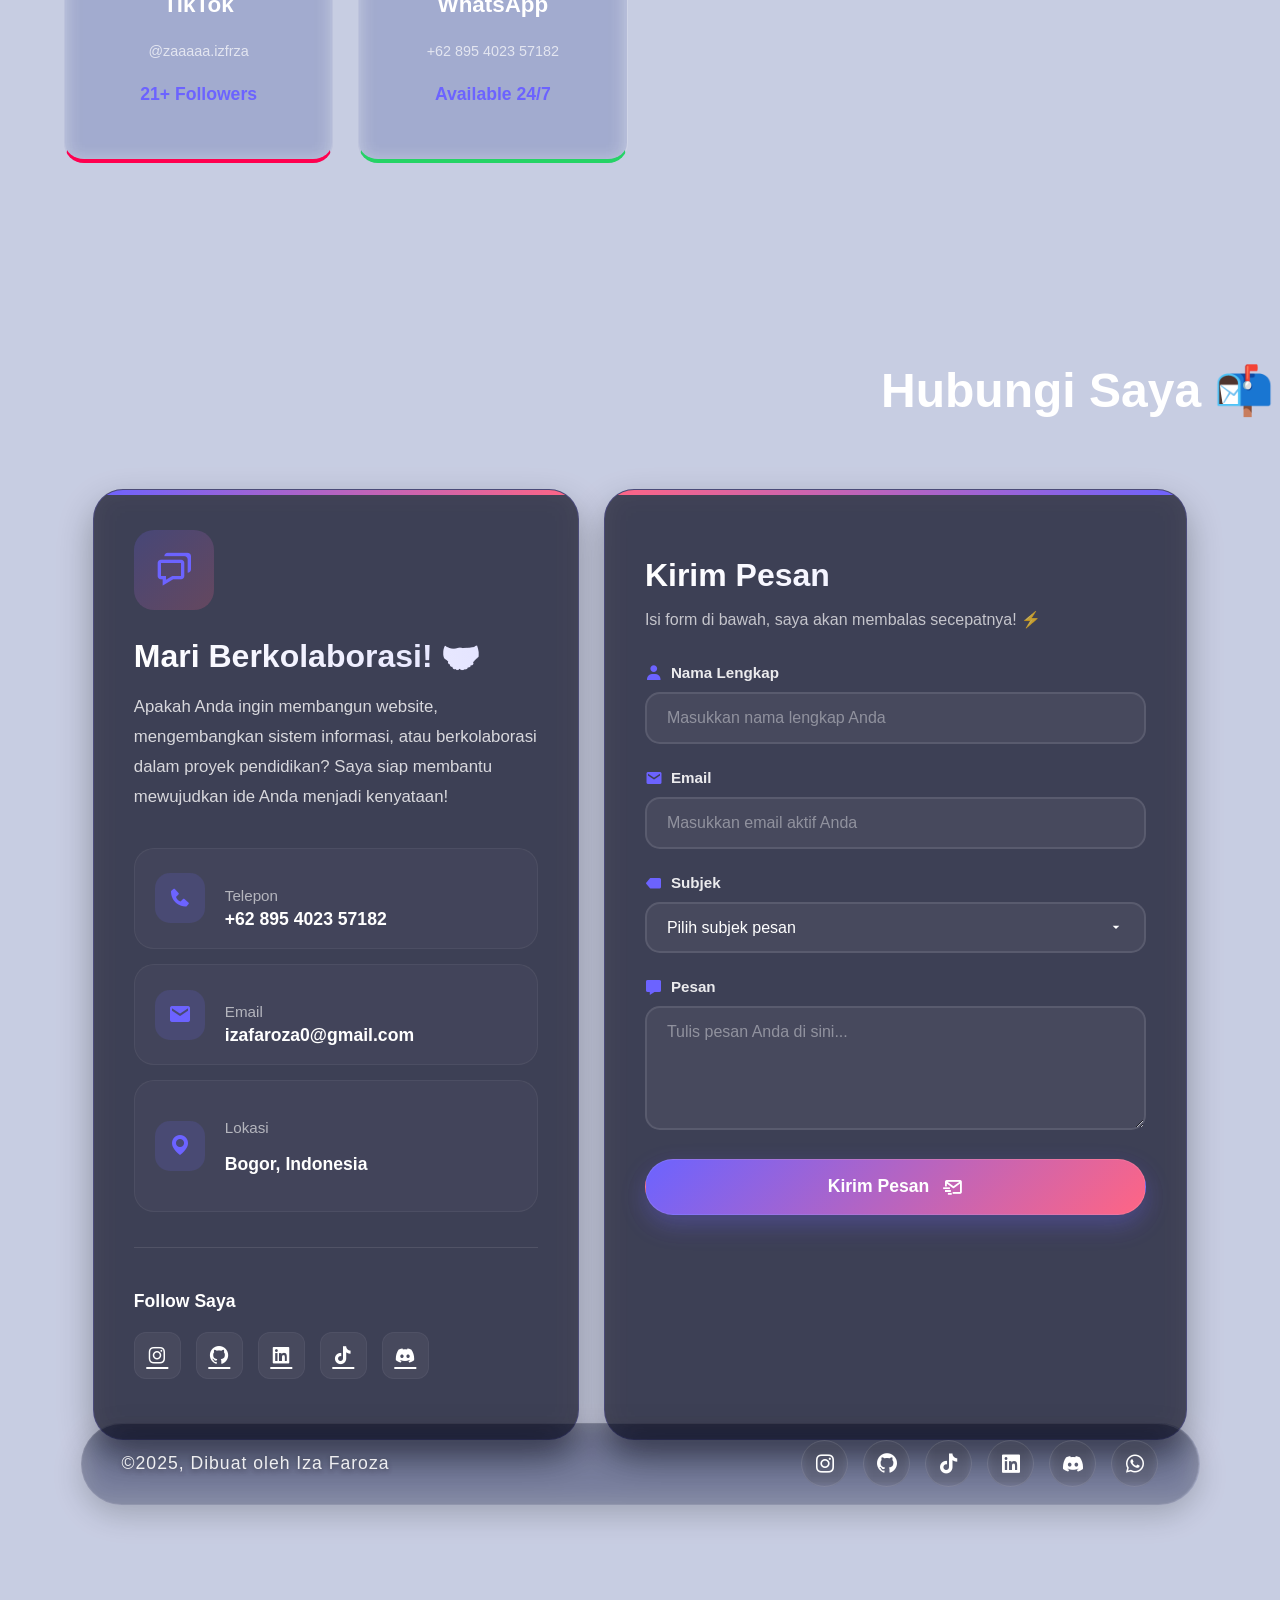
==== commit e5ec26c5: "Update index.html" ====
--- a/index.html
+++ b/index.html
@@ -342,13 +342,39 @@
     <li><a href="#contact">Contact</a></li>
             </ul>
 
-           
+            <div class="box-icons">
+                <a href="https://www.instagram.com/izfrza?igsh=MWdxNzlpZ3VmcmhjYw==" target="_blank"><i class='bx bxl-instagram'></i></a>
+                <a href="https://github.com/Izfrza" target="_blank"><i class='bx bxl-github'></i></a>
+                <a href="https://www.tiktok.com/@zaaaaa.izfrza?_r=1&_t=ZS-93QJ8oEEAse" target="_blank"><i class='bx bxl-tiktok'></i></a>
+                <a href="https://www.linkedin.com/in/iza-faroza-7745b2360" target="_blank"><i class='bx bxl-linkedin-square'></i></a>
+            </div>
 
             <div class="menu-icon">
                 <i class='bx bx-menu'></i>
             </div>            
         </header>
-      
+        
+        <div class="sidebar">
+            <div class="close-icon">
+                <i class='bx bx-x'></i>
+            </div>
+            
+            <ul>
+               
+                <li><a href="#about">About</a></li>
+                <li><a href="#skills">Skills</a></li>
+                <li><a href="#projects">Projects</a></li>
+                <li><a href="#social">Social Media</a></li>
+                <li><a href="#contact">Contact</a></li>
+            </ul>
+
+            <div class="social-sidebar">
+                <a href="https://www.instagram.com/izfrza?igsh=MWdxNzlpZ3VmcmhjYw==" target="_blank"><i class='bx bxl-instagram'></i></a>
+                <a href="https://github.com/Izfrza" target="_blank"><i class='bx bxl-github'></i></a>
+                <a href="https://www.tiktok.com/@zaaaaa.izfrza?_r=1&_t=ZS-93QJ8oEEAse" target="_blank"><i class='bx bxl-tiktok'></i></a>
+                <a href="https://www.linkedin.com/in/iza-faroza-7745b2360" target="_blank"><i class='bx bxl-linkedin-square'></i></a>
+            </div>
+        </div>
 
         <div class="blackhole-box" data-aos="fade-down" data-aos-duration="2000">
             <video autoplay loop muted plays-inline src="videos/blackhole.mp4"></video>
@@ -1496,3 +1522,4 @@
     
 </body>
 </html>
+
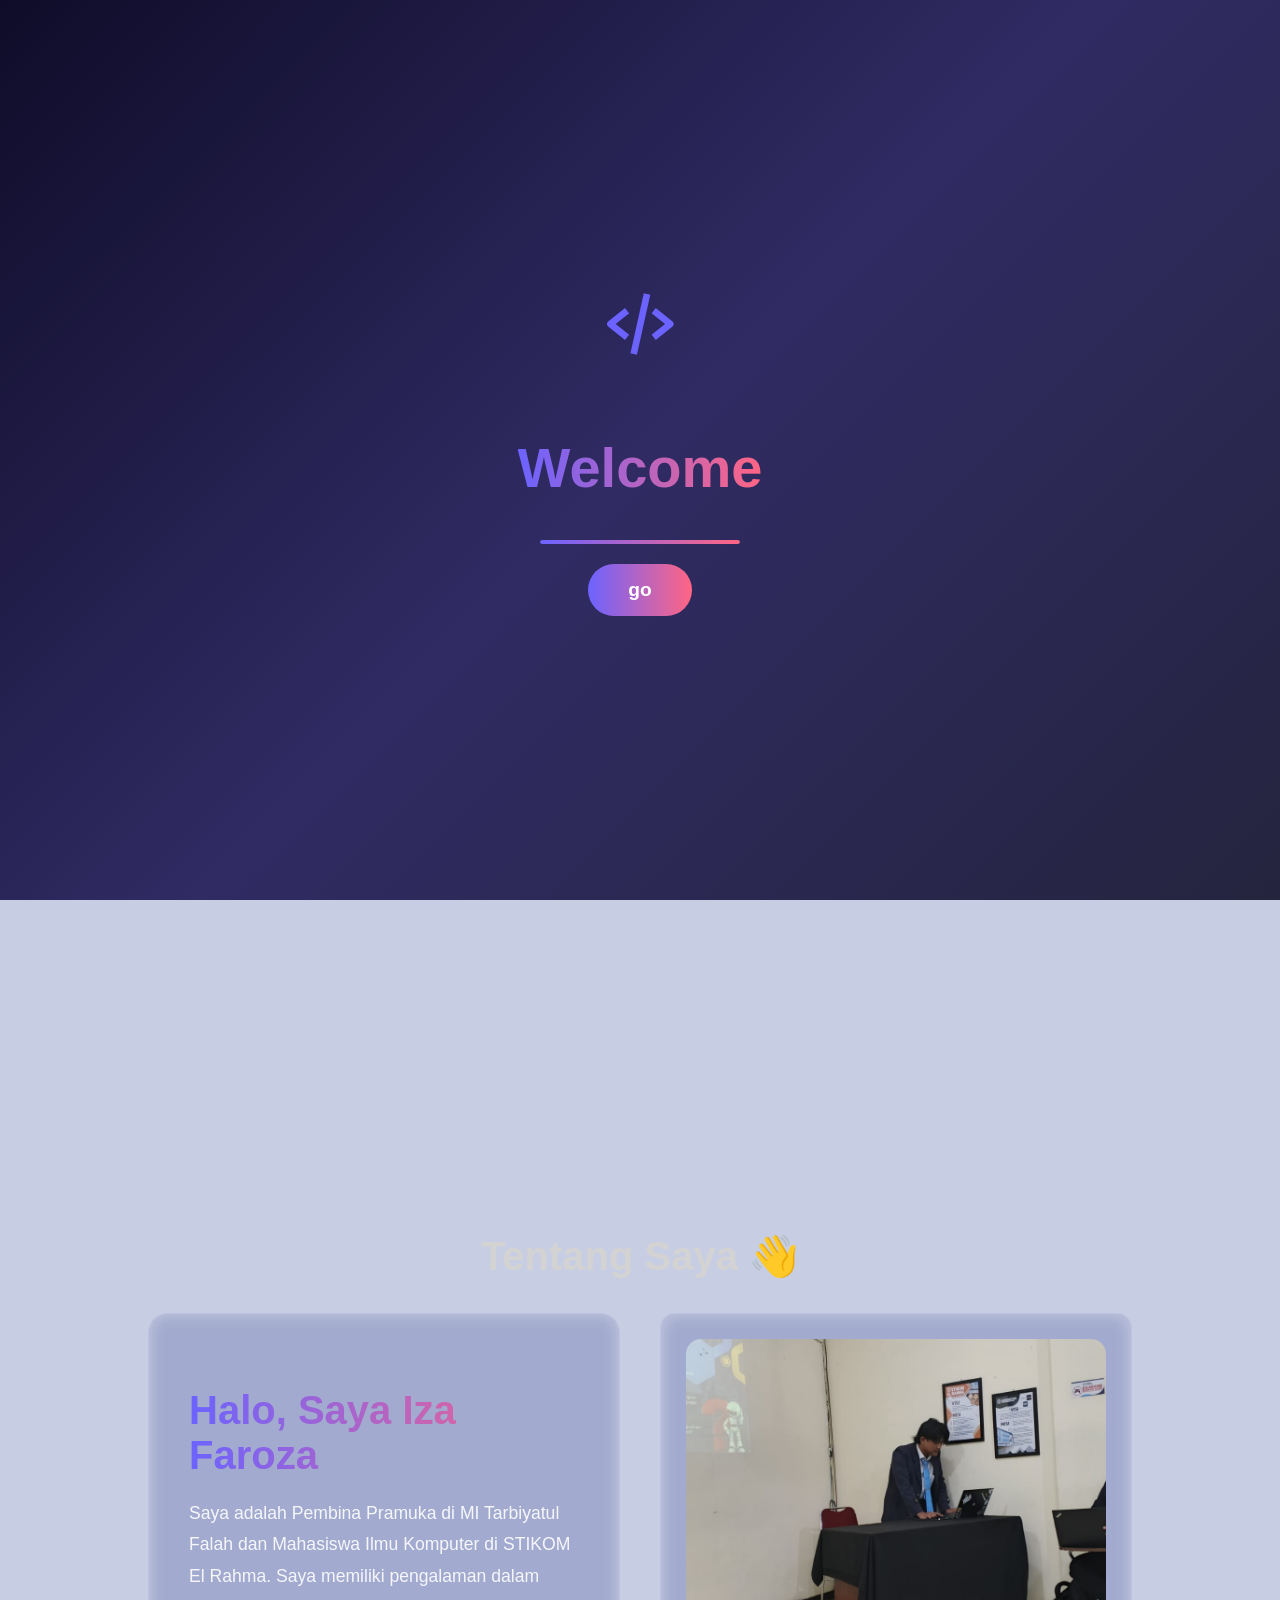
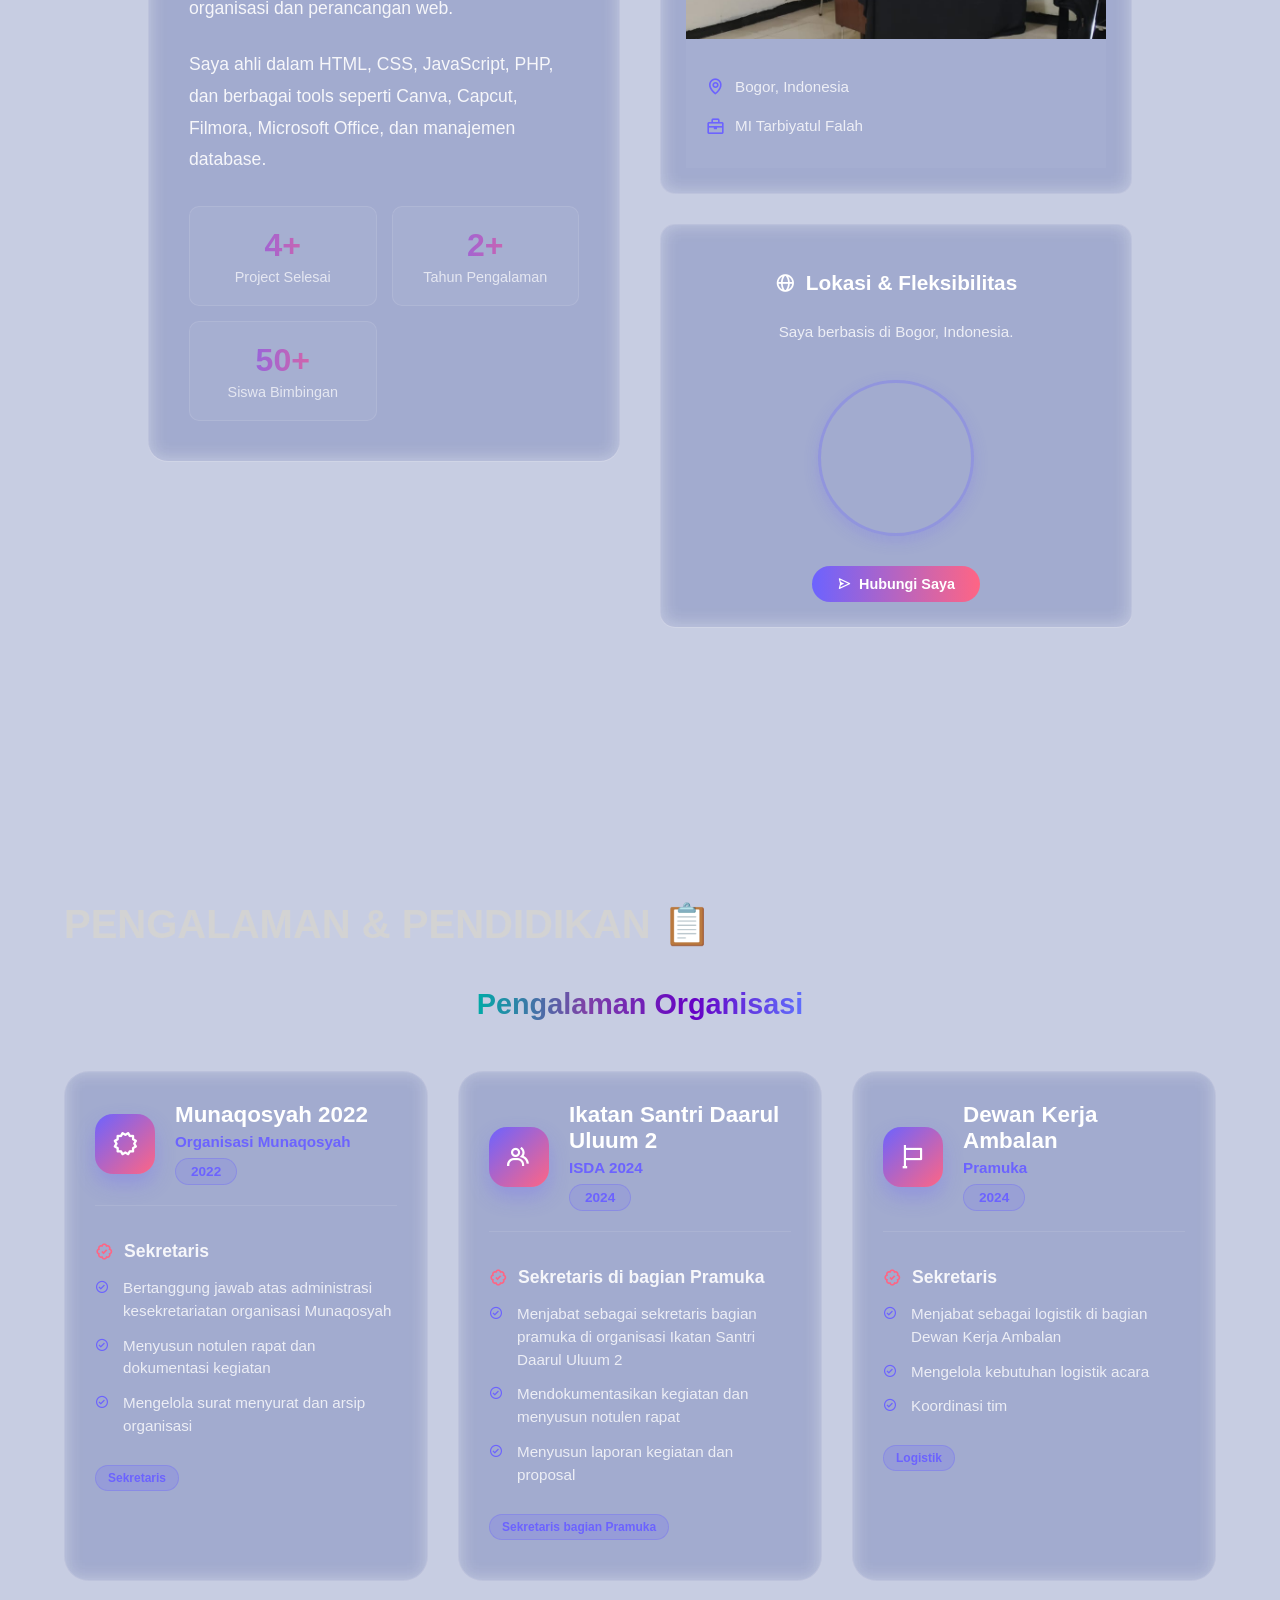
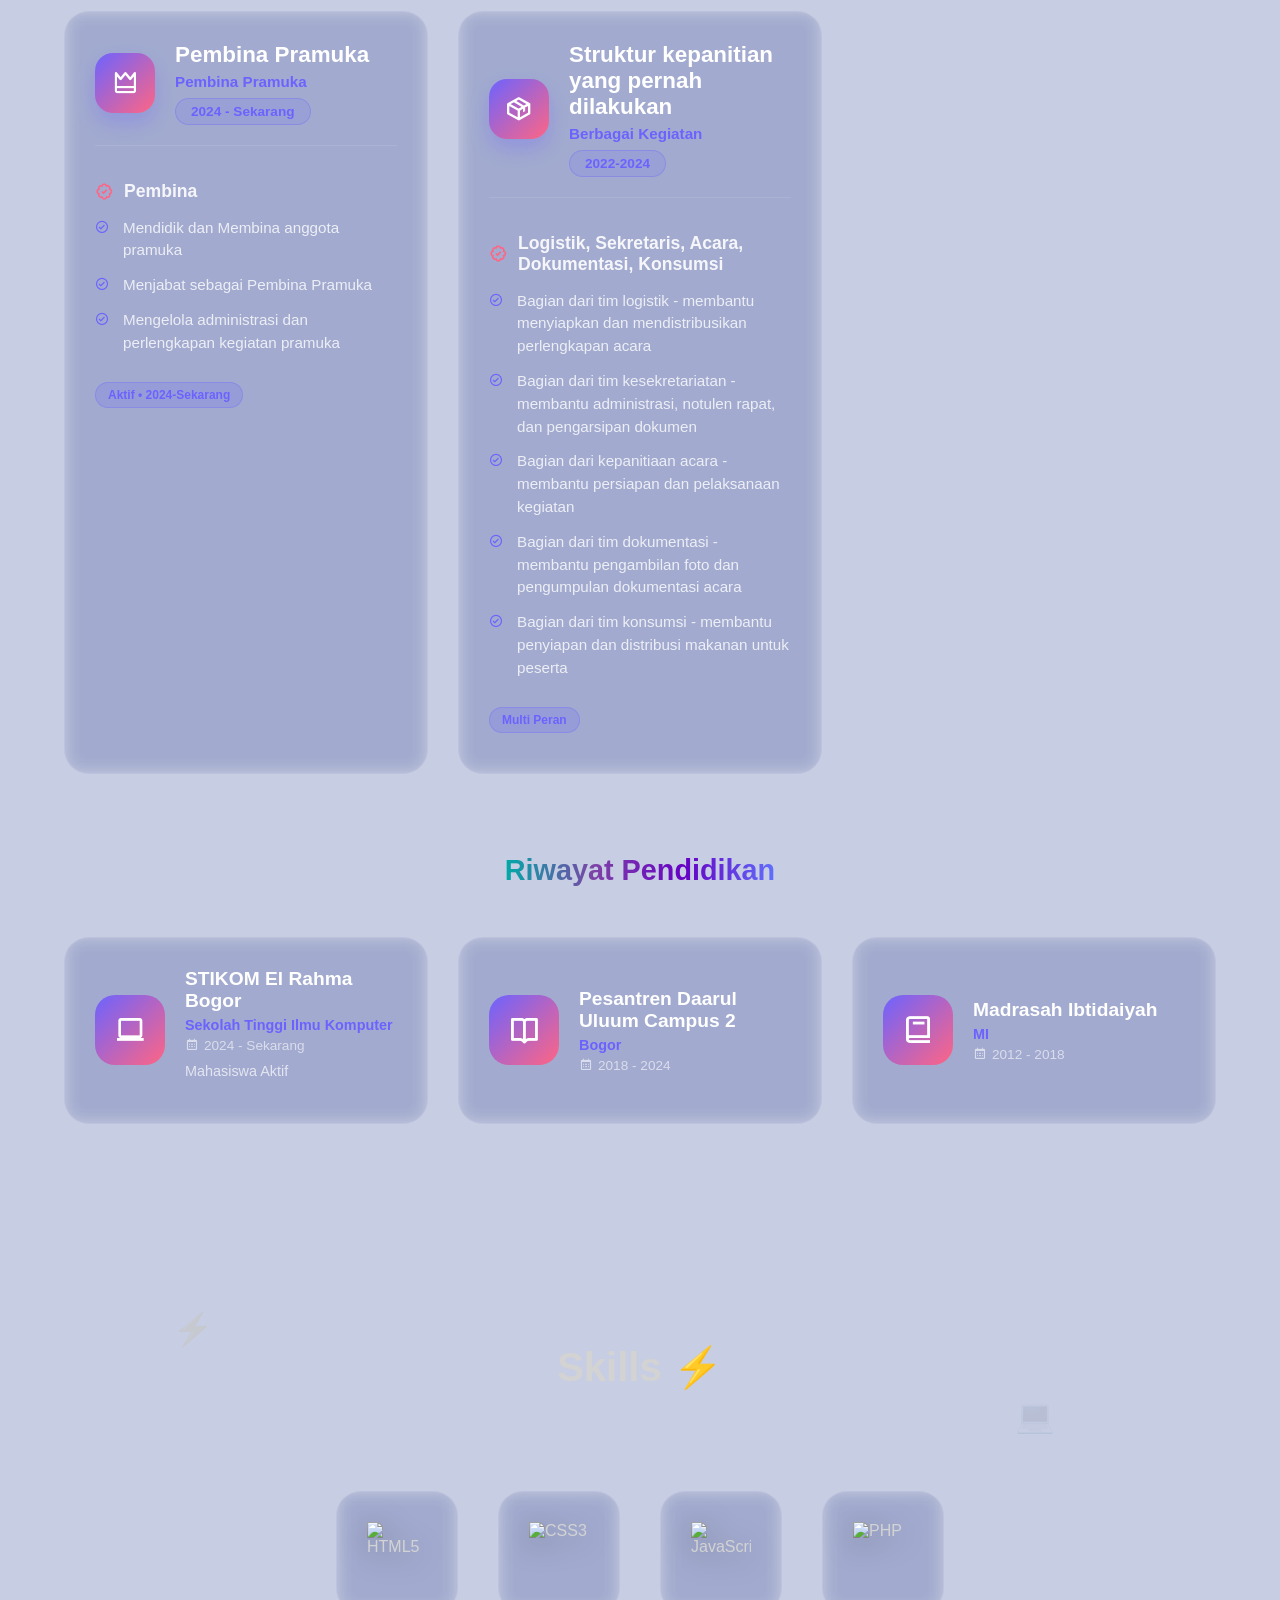
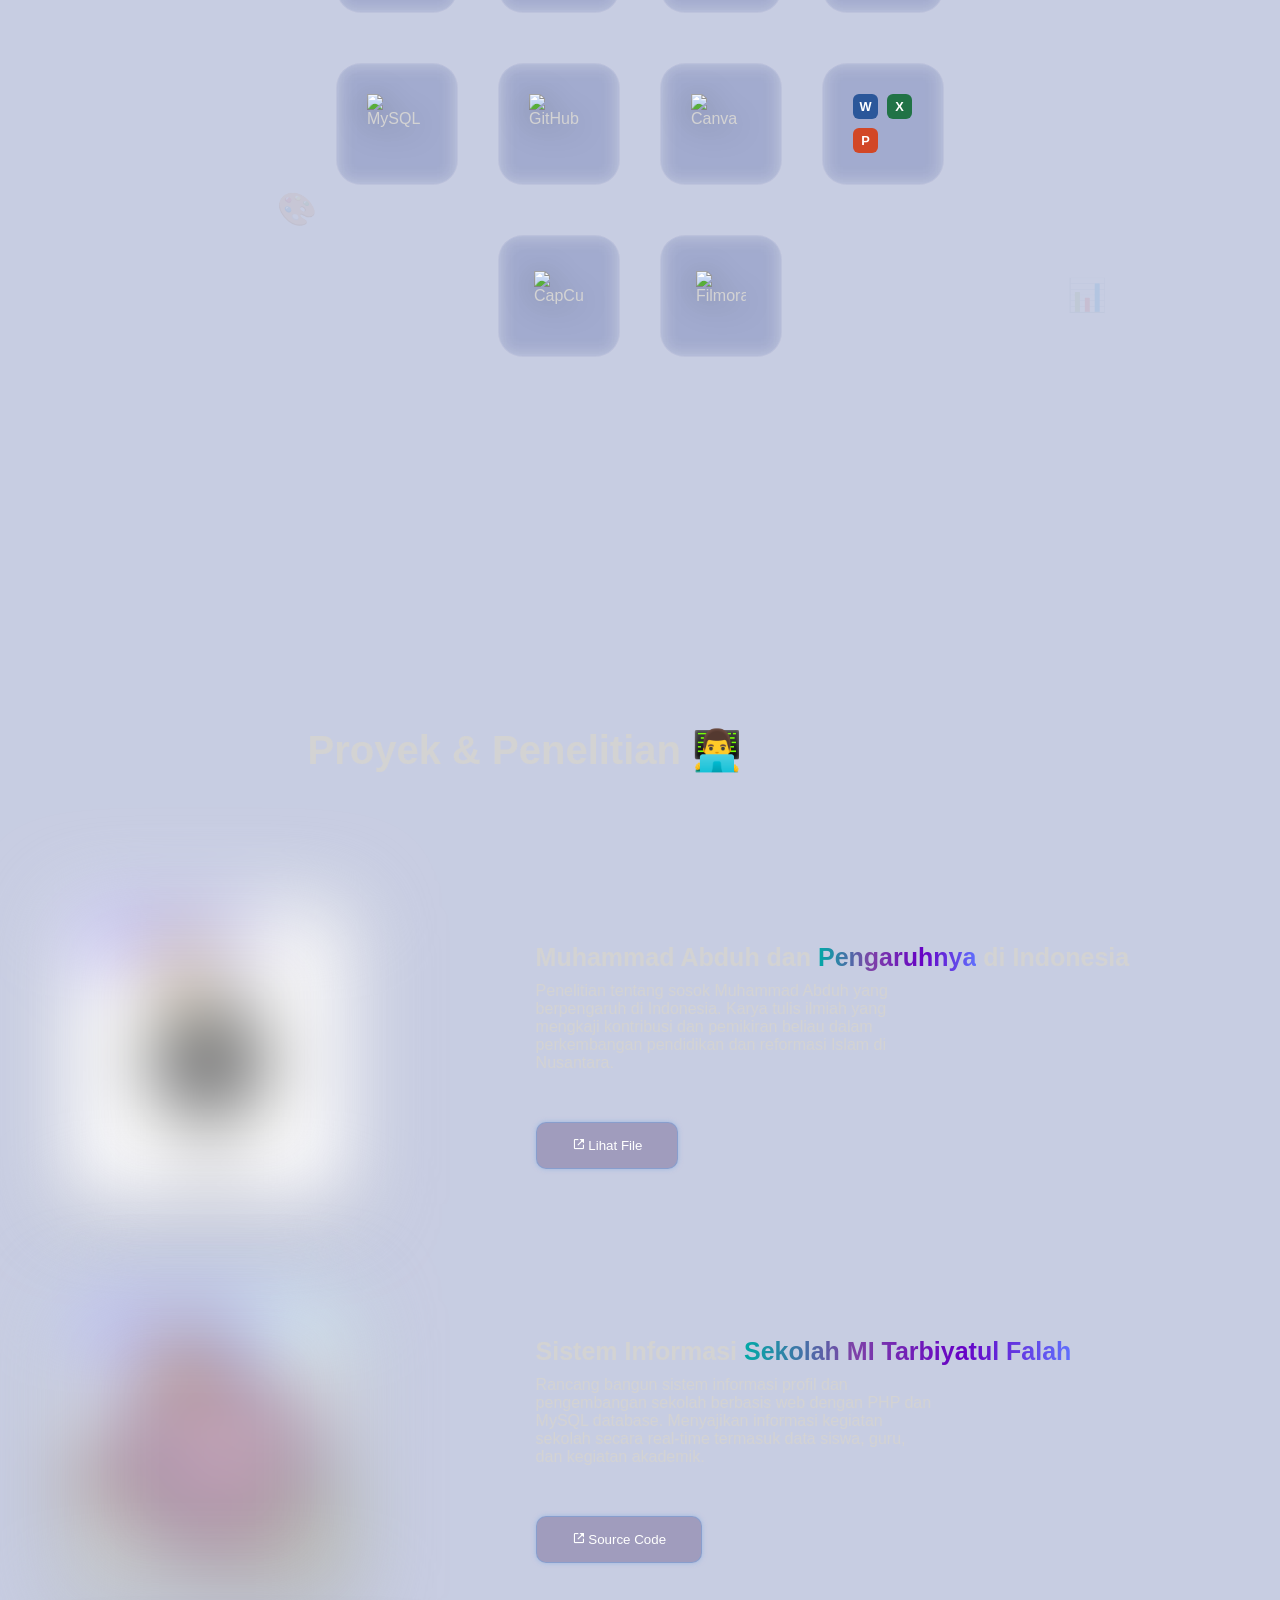
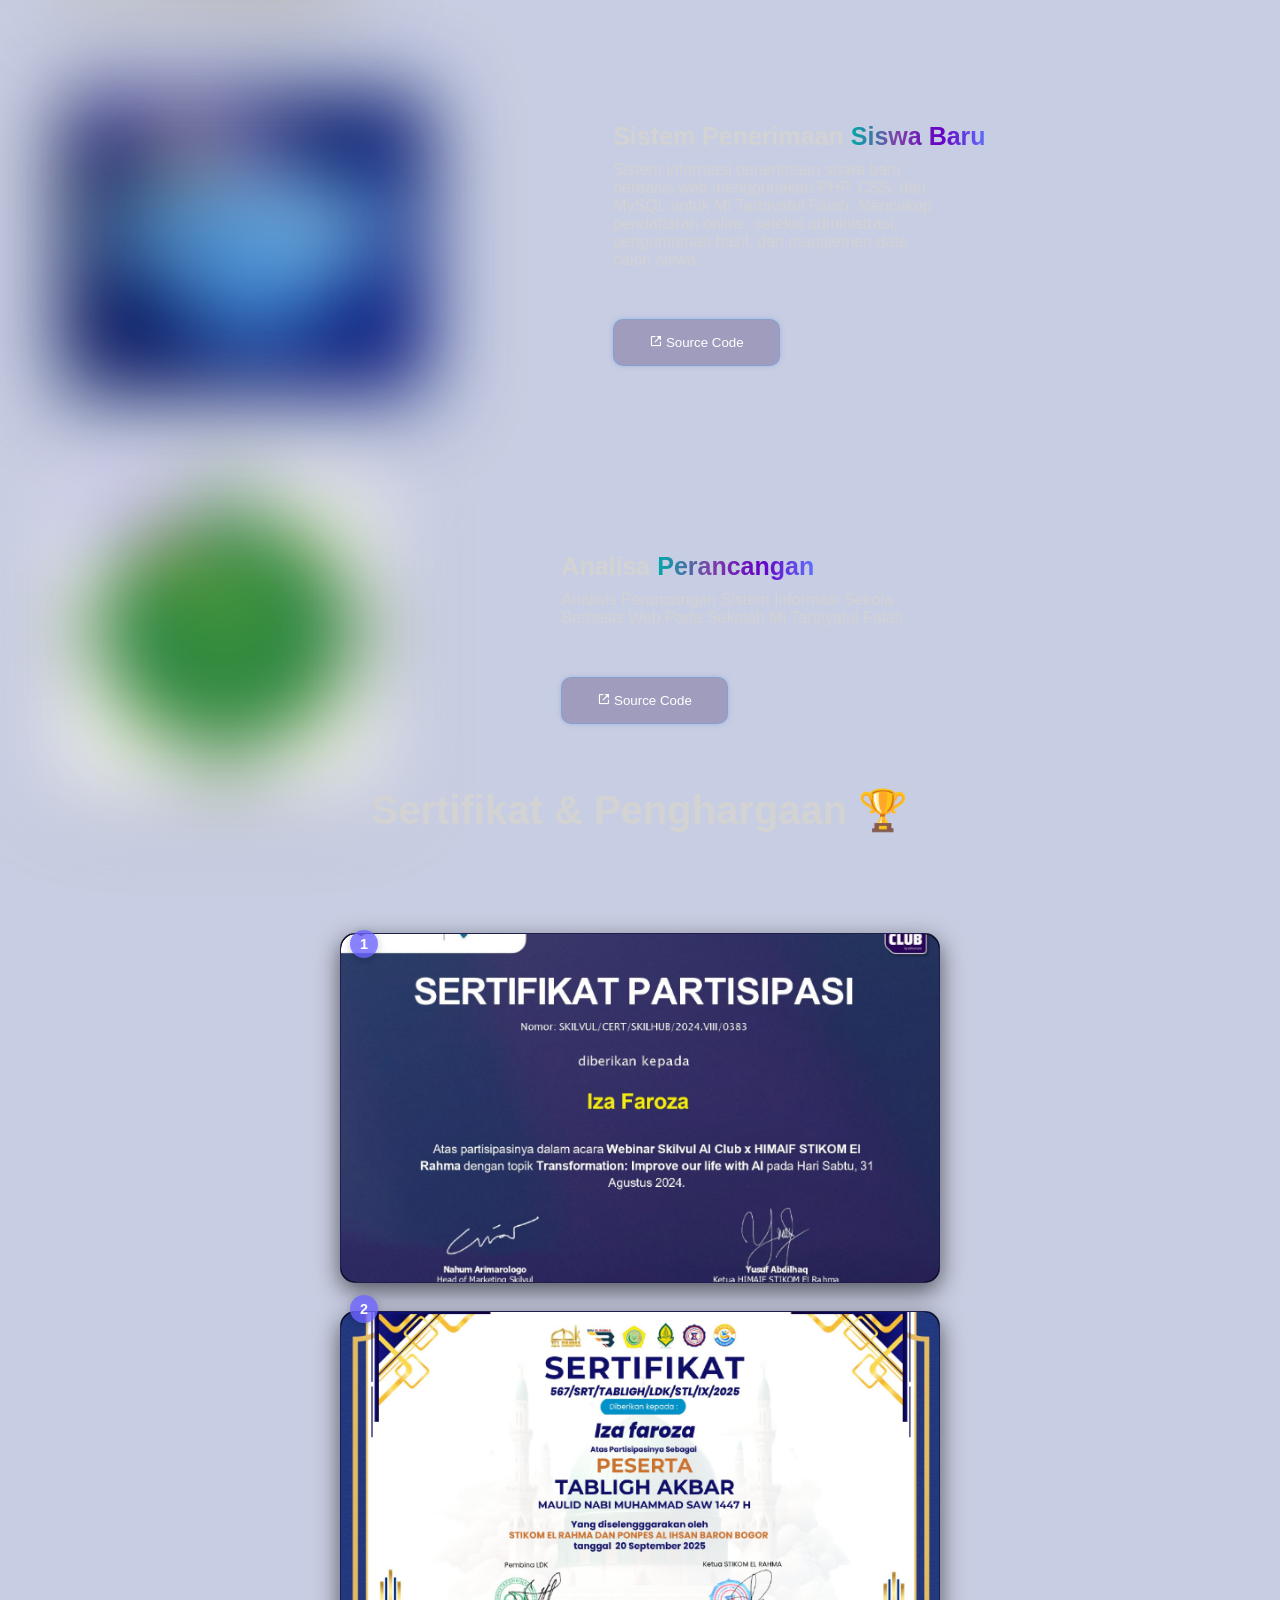
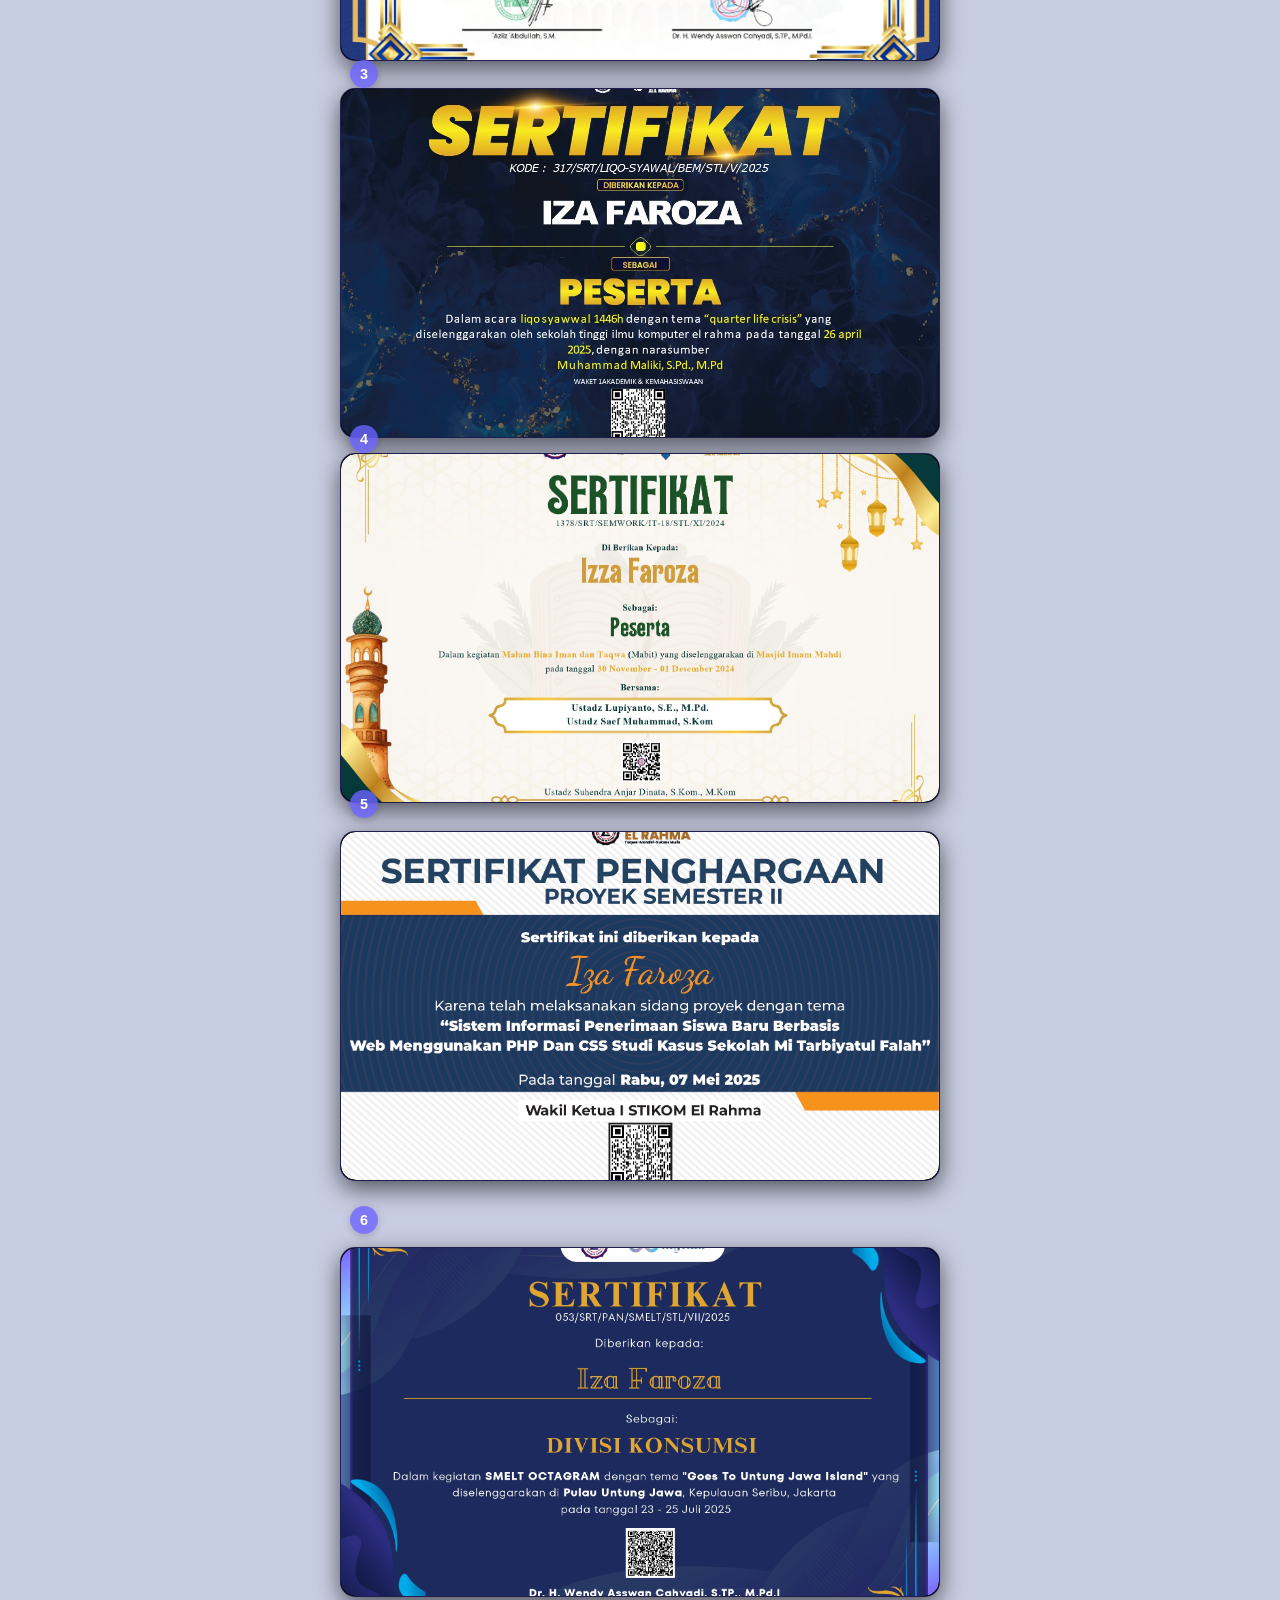
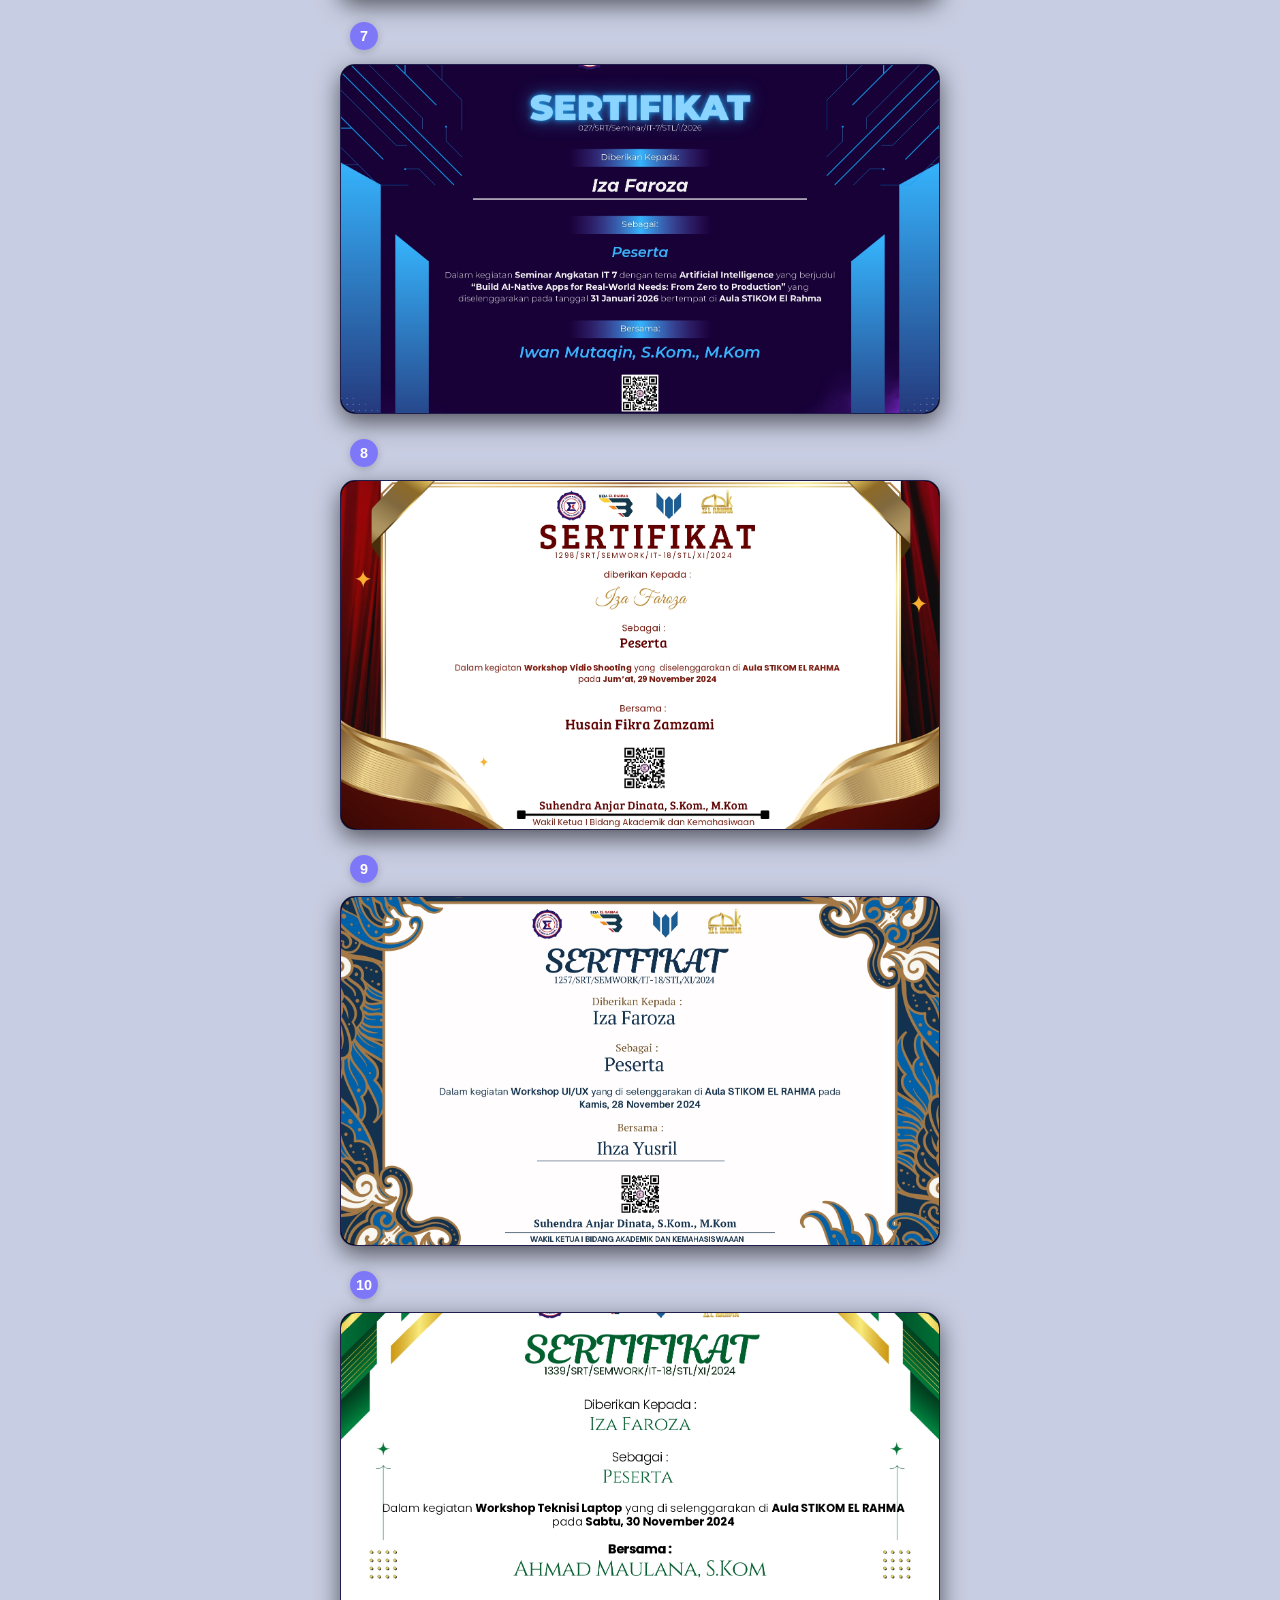
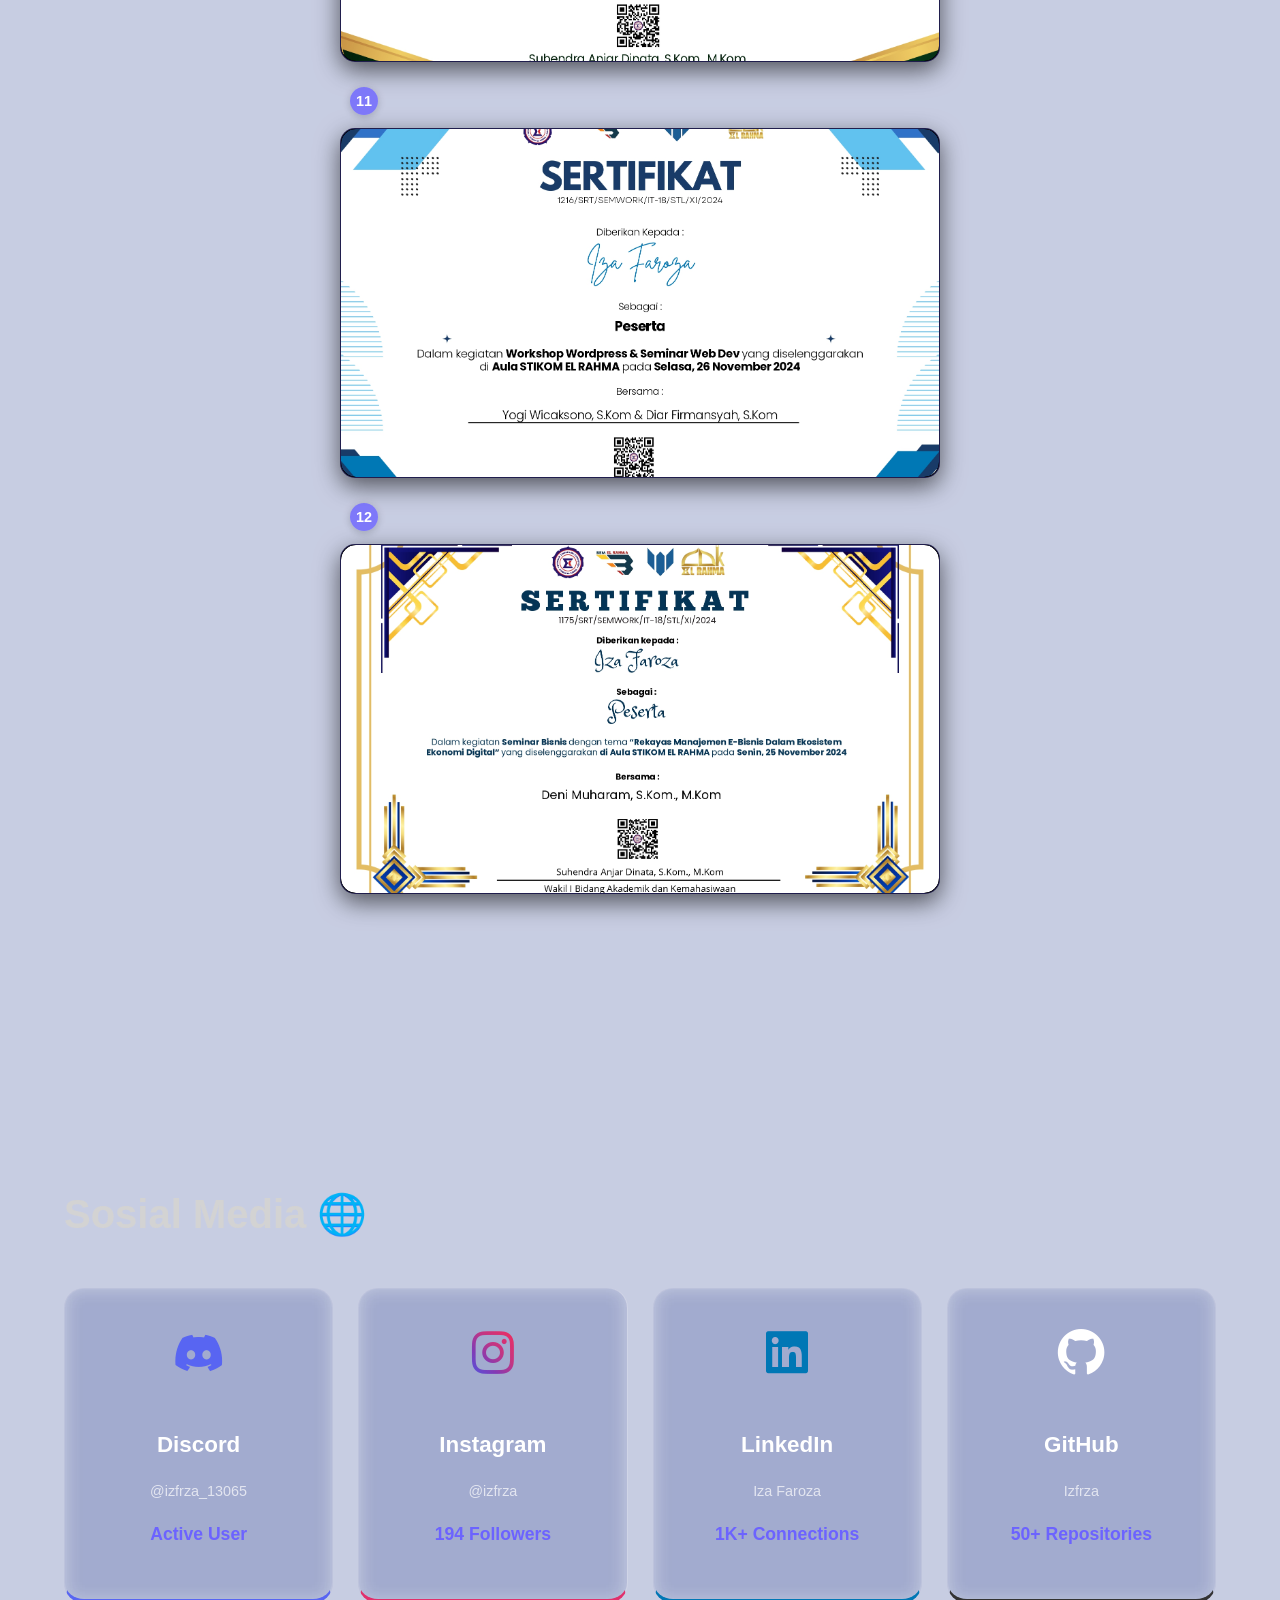
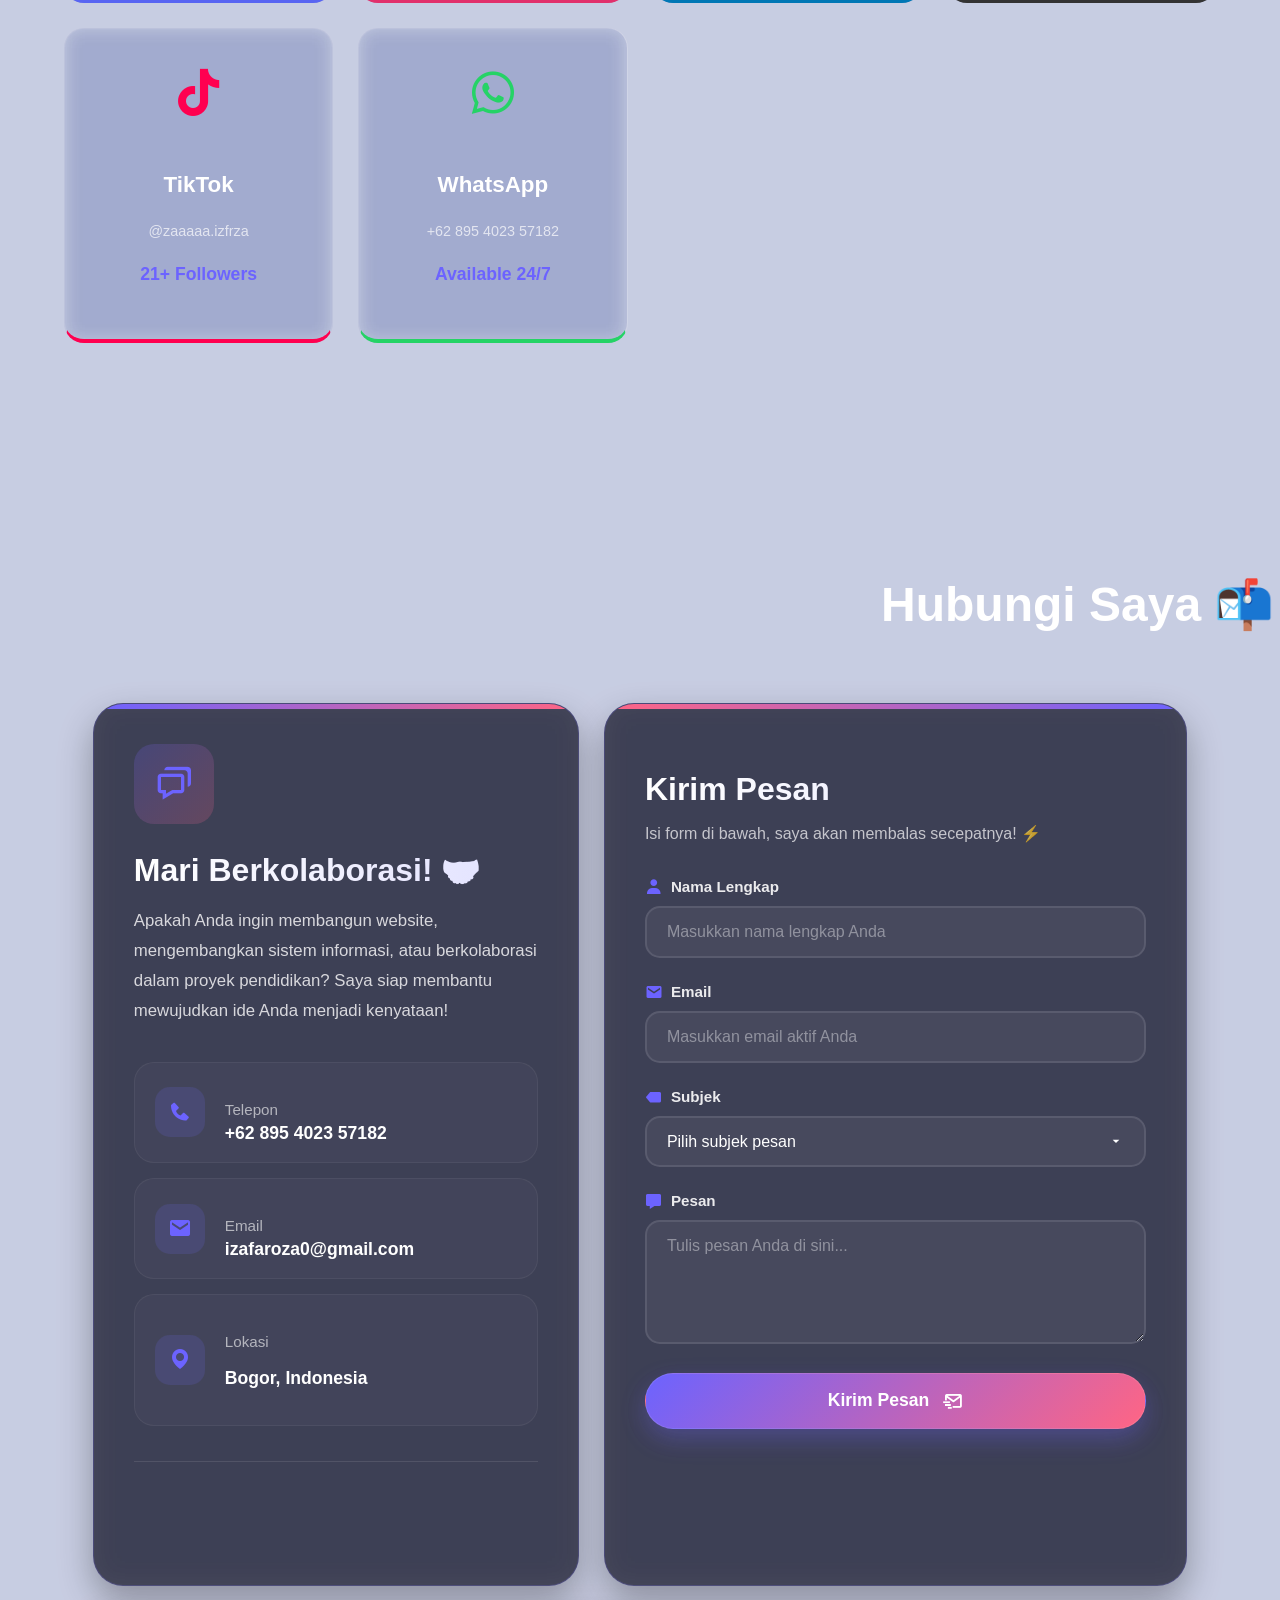
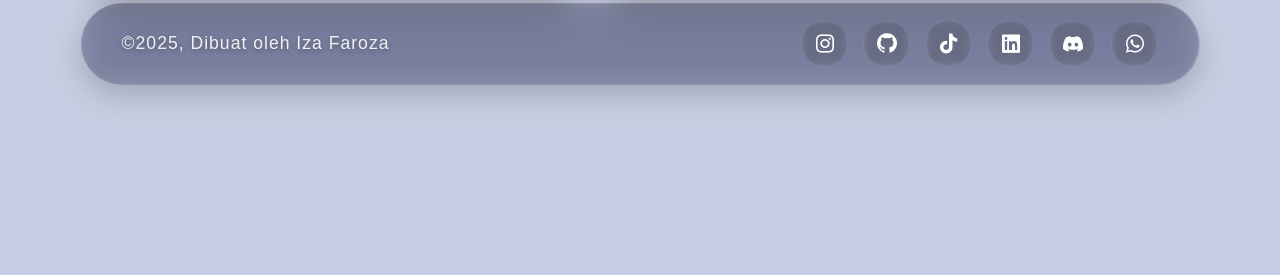
==== commit 00a4924b: "Update index.html" ====
--- a/index.html
+++ b/index.html
@@ -326,56 +326,34 @@
         <video class="back-vid" autoplay loop muted plays-inline src="videos/galaxy.mp4"></video>
 
         <header data-aos="fade-down" data-aos-duration="2000">
-            <div class="left">
-                <img src="https://img.icons8.com/?size=100&id=dQVSC6DSmc3w&format=png&color=000000" alt="logo">
-                <h2><span style="color: #6C63FF;">Iza</span> <span style="color: #FF6584;">Faroza</span></h2>
-            </div>
-
-            <ul>
-               
-                 <li><a href="#about">About</a></li>
-    <li><a href="#experience">Experience</a></li> <!-- TAMBAHKAN -->
-    <li><a href="#skills">Skills</a></li>
-    <li><a href="#projects">Projects</a></li>
-    <li><a href="#certificates">Certificates</a></li>
-    <li><a href="#social">Sosmed</a></li>
-    <li><a href="#contact">Contact</a></li>
-            </ul>
-
-            <div class="box-icons">
-                <a href="https://www.instagram.com/izfrza?igsh=MWdxNzlpZ3VmcmhjYw==" target="_blank"><i class='bx bxl-instagram'></i></a>
-                <a href="https://github.com/Izfrza" target="_blank"><i class='bx bxl-github'></i></a>
-                <a href="https://www.tiktok.com/@zaaaaa.izfrza?_r=1&_t=ZS-93QJ8oEEAse" target="_blank"><i class='bx bxl-tiktok'></i></a>
-                <a href="https://www.linkedin.com/in/iza-faroza-7745b2360" target="_blank"><i class='bx bxl-linkedin-square'></i></a>
-            </div>
-
-            <div class="menu-icon">
-                <i class='bx bx-menu'></i>
-            </div>            
-        </header>
+    <div class="left">
+        <img src="https://img.icons8.com/?size=100&id=dQVSC6DSmc3w&format=png&color=000000" alt="logo">
+        <h2><span style="color: #6C63FF;">Iza</span> <span style="color: #FF6584;">Faroza</span></h2>
+    </div>
+
+    <ul>
+        <li><a href="#about">About</a></li>
+        <li><a href="#experience">Experience</a></li>
+        <li><a href="#skills">Skills</a></li>
+        <li><a href="#projects">Projects</a></li>
+        <li><a href="#certificates">Certificates</a></li>
+        <li><a href="#social">Sosmed</a></li>
+        <li><a href="#contact">Contact</a></li>
+    </ul>
+
+    <div class="box-icons">
+        <a href="https://www.instagram.com/izfrza?igsh=MWdxNzlpZ3VmcmhjYw==" target="_blank"><i class='bx bxl-instagram'></i></a>
+        <a href="https://github.com/Izfrza" target="_blank"><i class='bx bxl-github'></i></a>
+        <a href="https://www.tiktok.com/@zaaaaa.izfrza?_r=1&_t=ZS-93QJ8oEEAse" target="_blank"><i class='bx bxl-tiktok'></i></a>
+        <a href="https://www.linkedin.com/in/iza-faroza-7745b2360" target="_blank"><i class='bx bxl-linkedin-square'></i></a>
+    </div>
+
+    <div class="menu-icon">
+        <i class='bx bx-menu'></i>
+    </div>            
+</header>
         
-        <div class="sidebar">
-            <div class="close-icon">
-                <i class='bx bx-x'></i>
-            </div>
-            
-            <ul>
-               
-                <li><a href="#about">About</a></li>
-                <li><a href="#skills">Skills</a></li>
-                <li><a href="#projects">Projects</a></li>
-                <li><a href="#social">Social Media</a></li>
-                <li><a href="#contact">Contact</a></li>
-            </ul>
-
-            <div class="social-sidebar">
-                <a href="https://www.instagram.com/izfrza?igsh=MWdxNzlpZ3VmcmhjYw==" target="_blank"><i class='bx bxl-instagram'></i></a>
-                <a href="https://github.com/Izfrza" target="_blank"><i class='bx bxl-github'></i></a>
-                <a href="https://www.tiktok.com/@zaaaaa.izfrza?_r=1&_t=ZS-93QJ8oEEAse" target="_blank"><i class='bx bxl-tiktok'></i></a>
-                <a href="https://www.linkedin.com/in/iza-faroza-7745b2360" target="_blank"><i class='bx bxl-linkedin-square'></i></a>
-            </div>
-        </div>
-
+       
         <div class="blackhole-box" data-aos="fade-down" data-aos-duration="2000">
             <video autoplay loop muted plays-inline src="videos/blackhole.mp4"></video>
         </div>
@@ -1206,14 +1184,8 @@
             </div>
             
             <div class="contact-social">
-                <h4>Follow Saya</h4>
-                <div class="contact-social-icons">
-                    <a href="https://www.instagram.com/izfrza" target="_blank"><i class='bx bxl-instagram'></i></a>
-                    <a href="https://github.com/Izfrza" target="_blank"><i class='bx bxl-github'></i></a>
-                    <a href="https://www.linkedin.com/in/iza-faroza-7745b2360" target="_blank"><i class='bx bxl-linkedin-square'></i></a>
-                    <a href="https://www.tiktok.com/@zaaaaa.izfrza" target="_blank"><i class='bx bxl-tiktok'></i></a>
-                    <a href="https://discord.com/users/izfrza_13065" target="_blank"><i class='bx bxl-discord-alt'></i></a>
-                </div>
+                <h4></h4>
+                
             </div>
         </div>
 
@@ -1316,7 +1288,6 @@
             </div>
         </section>
     </div>
-
     <script src="https://unpkg.com/aos@next/dist/aos.js"></script>
     <script>
         // Welcome Screen Functionality
--- a/style.css
+++ b/style.css
@@ -28,81 +28,287 @@
     mix-blend-mode:overlay;
 }
 
-header{
-    display: flex;
+/* ==================== HEADER ULTIMATE - STYLE SEPERTI FOOTER ==================== */
+/* ==================== HEADER ULTIMATE - STYLE SEPERTI FOOTER ==================== */
+header {
+    display: flex;
+    align-items: center;
+    justify-content: space-between;
+    position: fixed;
+    top: 20px;
+    left: 50%;
+    transform: translateX(-50%) !important;
+    width: 90%;
+    max-width: 1400px;
+    height: 70px;
+    padding: 0 40px;
+    background: rgba(10, 10, 20, 0.25);
+    backdrop-filter: blur(15px);
+    -webkit-backdrop-filter: blur(15px);
+    border: 1px solid rgba(255, 255, 255, 0.08);
+    border-radius: 50px;
+    box-shadow: 0 10px 30px rgba(0, 0, 0, 0.2);
+    z-index: 1000;
+    margin: 0 auto;
+    transition: all 0.3s ease;
+    box-sizing: border-box;
+}
+
+header .left {
+    display: flex;
+    align-items: center;
+    gap: 15px;
+}
+
+header .left img {
+    width: 40px;
+    height: 40px;
+    filter: drop-shadow(0 2px 5px rgba(0, 0, 0, 0.3));
+}
+
+header .left h2 {
+    font-size: 1.3rem;
+    font-weight: 600;
+    margin: 0;
+    letter-spacing: 1px;
+    color: white;
+}
+
+header ul {
+    display: flex;
+    justify-content: center;
+    align-items: center;
+    gap: 25px;
+    margin: 0;
+    padding: 0;
+    background: transparent;
+    backdrop-filter: none;
+    box-shadow: none;
+    width: auto;
+}
+
+header ul li {
+    list-style: none;
+}
+
+header ul a {
+    text-decoration: none;
+    color: rgba(255, 255, 255, 0.9);
+    font-weight: 500;
+    font-size: 0.95rem;
+    transition: all 0.3s ease;
+    padding: 8px 0;
+    position: relative;
+    text-shadow: 0 2px 5px rgba(0, 0, 0, 0.2);
+}
+
+header ul a::after {
+    content: '';
+    position: absolute;
+    bottom: 0;
+    left: 0;
+    width: 0;
+    height: 2px;
+    background: linear-gradient(90deg, #6C63FF, #FF6584);
+    transition: width 0.3s ease;
+    border-radius: 2px;
+}
+
+header ul a:hover {
+    color: white;
+}
+
+header ul a:hover::after {
+    width: 100%;
+}
+
+header .box-icons {
+    display: flex;
+    gap: 12px;
+    margin: 0;
+    padding: 0;
+}
+
+header .box-icons a {
+    display: flex;
+    align-items: center;
+    justify-content: center;
+    width: 38px;
+    height: 38px;
+    background: rgba(255, 255, 255, 0.08);
+    border-radius: 50%;
+    color: white;
+    font-size: 1.2rem;
+    transition: all 0.3s cubic-bezier(0.175, 0.885, 0.32, 1.275);
+    border: 1px solid rgba(255, 255, 255, 0.1);
+    backdrop-filter: blur(5px);
+    -webkit-backdrop-filter: blur(5px);
+    text-decoration: none;
+    position: relative;
+    overflow: hidden;
+}
+
+header .box-icons a::before {
+    content: '';
     position: absolute;
     top: 0;
+    left: 0;
     right: 0;
-    left: 0;
-    align-items: center;
-    justify-content: space-between;
-    padding: 0 30px;
-    height: 70px;
-    background-color: rgba(255, 255, 255, 0.121);
-    backdrop-filter: blur(5px);
-    box-shadow: 0 0 15px #72a1dea2;
-    z-index: 999;
-}
-
-.left{
-    display: flex;
-    align-items: center;
-}
-
-.left img{
-    width: 40px;
-    margin: 0 15px;
-}
-
-header ul{
-    display: flex;
-    justify-content: space-between;
-    width: 30%;
-    padding: 15px 15px;
-    border-radius: 50px;
-    background-color: rgba(0, 0, 69, 0.326);
-    backdrop-filter: blur(10px);
-    box-shadow: 0 0 10px #72a1de63;
-}
-
-header ul li{
-    list-style: none;
-}
-
-header ul a{
-    text-decoration: none;
+    bottom: 0;
+    background: linear-gradient(135deg, #6C63FF, #FF6584);
+    opacity: 0;
+    transition: opacity 0.3s ease;
+    z-index: -1;
+}
+
+header .box-icons a:hover {
+    transform: translateY(-5px);
+    border-color: transparent;
     color: white;
-    font-weight: 700;
-    transition: 0.3s;
-    margin: 0 10px;
-}
-
-header ul a:hover{
-    text-shadow: 0 0 15px black;
-}
-
-.box-icons{
-    display: flex;
-    gap: 40px;
-}
-
-.box-icons p{
-    display: flex;
+    box-shadow: 0 8px 15px rgba(108, 99, 255, 0.4);
+}
+
+header .box-icons a:hover::before {
+    opacity: 1;
+}
+
+header .menu-icon {
+    display: none;
+    font-size: 28px;
+    color: white;
+    cursor: pointer;
+    width: 45px;
+    height: 45px;
     align-items: center;
     justify-content: center;
-    font-size: 20px;
-    width: 30px;
-    height: 30px;
-    border: 2px solid #72a1de;
+    background: rgba(255, 255, 255, 0.08);
     border-radius: 50%;
-    cursor: pointer;
-    transition: 0.5s;
-}
-
-.box-icons p:hover{
-    background-color: #72a1de;
-    color: black;
-    box-shadow: 0 0 15px #72a1de;
+    border: 1px solid rgba(255, 255, 255, 0.1);
+    transition: all 0.3s ease;
+}
+
+header .menu-icon:hover {
+    background: rgba(108, 99, 255, 0.2);
+    transform: translateY(-3px);
+}
+
+/* ===== RESPONSIVE HEADER ===== */
+
+/* Large Desktop */
+@media screen and (max-width: 1200px) {
+    header {
+        width: 95%;
+        padding: 0 30px;
+    }
+    
+    header ul {
+        gap: 20px;
+    }
+    
+    header ul a {
+        font-size: 0.9rem;
+    }
+}
+
+/* Tablet Landscape */
+@media screen and (max-width: 992px) {
+    header {
+        height: 65px;
+        padding: 0 25px;
+    }
+    
+    header ul {
+        gap: 15px;
+    }
+    
+    header ul a {
+        font-size: 0.85rem;
+    }
+    
+    header .box-icons a {
+        width: 35px;
+        height: 35px;
+        font-size: 1.1rem;
+    }
+}
+
+/* Tablet Portrait & Mobile */
+@media screen and (max-width: 768px) {
+    header {
+        top: 15px;
+        height: 60px;
+        padding: 0 20px;
+        width: 92%;
+    }
+    
+    header ul {
+        display: none;
+    }
+    
+    header .box-icons {
+        display: none;
+    }
+    
+    header .menu-icon {
+        display: flex;
+    }
+    
+    header .left h2 {
+        font-size: 1.1rem;
+    }
+    
+    header .left img {
+        width: 35px;
+        height: 35px;
+    }
+}
+
+/* Small Mobile */
+@media screen and (max-width: 480px) {
+    header {
+        top: 10px;
+        height: 55px;
+        padding: 0 18px;
+        width: 90%;
+    }
+    
+    header .left h2 {
+        font-size: 1rem;
+    }
+    
+    header .left img {
+        width: 32px;
+        height: 32px;
+    }
+    
+    header .menu-icon {
+        width: 40px;
+        height: 40px;
+        font-size: 24px;
+    }
+}
+
+/* Extra Small Mobile */
+@media screen and (max-width: 380px) {
+    header {
+        padding: 0 15px;
+        width: 88%;
+    }
+    
+    header .left h2 {
+        font-size: 0.9rem;
+    }
+    
+    header .left img {
+        width: 28px;
+        height: 28px;
+    }
+    
+    header .menu-icon {
+        width: 38px;
+        height: 38px;
+        font-size: 22px;
+    }
 }
 
 .blackhole-box{
@@ -3621,3 +3827,212 @@
 .form-group textarea::-webkit-scrollbar-thumb:hover {
     background: #6C63FF;
 }
+/* ==================== SIDEBAR ULTIMATE - SESUAI HEADER ==================== */
+.sidebar {
+    position: fixed;
+    right: 0;
+    top: 0;
+    bottom: 70%;
+    width: 0%;
+    background: rgba(10, 10, 20, 0.95);
+    backdrop-filter: blur(20px);
+    -webkit-backdrop-filter: blur(20px);
+    border-left: 1px solid rgba(108, 99, 255, 0.2);
+    z-index: 1001;
+    box-shadow: -10px 0 30px rgba(0, 0, 0, 0.3);
+    opacity: 0;
+    border-bottom-left-radius: 100%;
+    transition: all 0.4s ease;
+}
+
+.close-icon {
+    position: absolute;
+    top: 20px;
+    right: 25px;
+    font-size: 35px;
+    color: white;
+    cursor: pointer;
+    width: 45px;
+    height: 45px;
+    display: flex;
+    align-items: center;
+    justify-content: center;
+    background: rgba(255, 255, 255, 0.08);
+    border-radius: 50%;
+    border: 1px solid rgba(255, 255, 255, 0.1);
+    transition: all 0.3s ease;
+}
+
+.close-icon:hover {
+    background: rgba(255, 101, 132, 0.2);
+    transform: rotate(90deg);
+    color: #FF6584;
+}
+
+.sidebar ul {
+    padding: 80px 0 0 30px;
+    margin: 0;
+}
+
+.sidebar ul li {
+    list-style: none;
+    margin-bottom: 25px;
+}
+
+.sidebar ul li a {
+    text-decoration: none;
+    color: rgba(255, 255, 255, 0.9);
+    font-size: 1.8rem;
+    font-weight: 600;
+    transition: all 0.3s ease;
+    position: relative;
+    display: inline-block;
+}
+
+.sidebar ul li a::after {
+    content: '';
+    position: absolute;
+    bottom: -5px;
+    left: 0;
+    width: 0;
+    height: 3px;
+    background: linear-gradient(90deg, #6C63FF, #FF6584);
+    transition: width 0.3s ease;
+    border-radius: 3px;
+}
+
+.sidebar ul li a:hover {
+    color: white;
+    transform: translateX(10px);
+}
+
+.sidebar ul li a:hover::after {
+    width: 100%;
+}
+
+.social-sidebar {
+    position: absolute;
+    bottom: 40px;
+    left: 30px;
+    display: flex;
+    gap: 20px;
+    flex-wrap: wrap;
+}
+
+.social-sidebar a {
+    display: flex;
+    align-items: center;
+    justify-content: center;
+    width: 45px;
+    height: 45px;
+    background: rgba(255, 255, 255, 0.08);
+    border-radius: 50%;
+    color: white;
+    font-size: 1.5rem;
+    transition: all 0.3s cubic-bezier(0.175, 0.885, 0.32, 1.275);
+    border: 1px solid rgba(255, 255, 255, 0.1);
+    text-decoration: none;
+}
+
+.social-sidebar a:hover {
+    background: linear-gradient(135deg, #6C63FF, #FF6584);
+    transform: translateY(-5px) scale(1.1);
+    border-color: transparent;
+    box-shadow: 0 10px 20px rgba(108, 99, 255, 0.3);
+}
+
+/* Sidebar Open Animation */
+.sidebar.open-sidebar {
+    animation: openSideBarAnimation 0.5s forwards;
+}
+
+@keyframes openSideBarAnimation {
+    to {
+        width: 400px;
+        opacity: 1;
+        bottom: 0;
+        border-bottom-left-radius: 0;
+    }
+}
+
+/* Sidebar Close Animation */
+.sidebar.close-sidebar {
+    animation: closeSideBarAnimation 0.5s forwards;
+}
+
+@keyframes closeSideBarAnimation {
+    from {
+        width: 400px;
+        opacity: 1;
+        bottom: 0;
+        border-bottom-left-radius: 0;
+    }
+    to {
+        width: 0;
+        opacity: 0;
+        bottom: 70%;
+        border-bottom-left-radius: 50%;
+    }
+}
+
+/* Responsive Sidebar */
+@media screen and (max-width: 576px) {
+    .sidebar.open-sidebar {
+        width: 100% !important;
+    }
+    
+    .sidebar ul li a {
+        font-size: 1.5rem;
+    }
+    
+    .social-sidebar {
+        bottom: 30px;
+        left: 20px;
+    }
+    
+    .social-sidebar a {
+        width: 40px;
+        height: 40px;
+        font-size: 1.3rem;
+    }
+}
+
+@media screen and (max-width: 480px) {
+    .sidebar ul {
+        padding-left: 20px;
+    }
+    
+    .sidebar ul li a {
+        font-size: 1.3rem;
+    }
+    
+    .close-icon {
+        top: 15px;
+        right: 20px;
+        font-size: 30px;
+        width: 40px;
+        height: 40px;
+    }
+}
+.container {
+    position: relative;
+    width: 100%;
+    display: flex;
+    flex-direction: column;
+    align-items: center;
+    gap: 100px;
+    background-color: #001f7c38;
+    padding-top: 100px; /* Tambahkan padding-top untuk memberi ruang header fixed */
+}
+
+@media screen and (max-width: 768px) {
+    .container {
+        padding-top: 80px; /* Sesuaikan untuk mobile */
+    }
+}
+
+@media screen and (max-width: 480px) {
+    .container {
+        padding-top: 70px;
+    }
+}
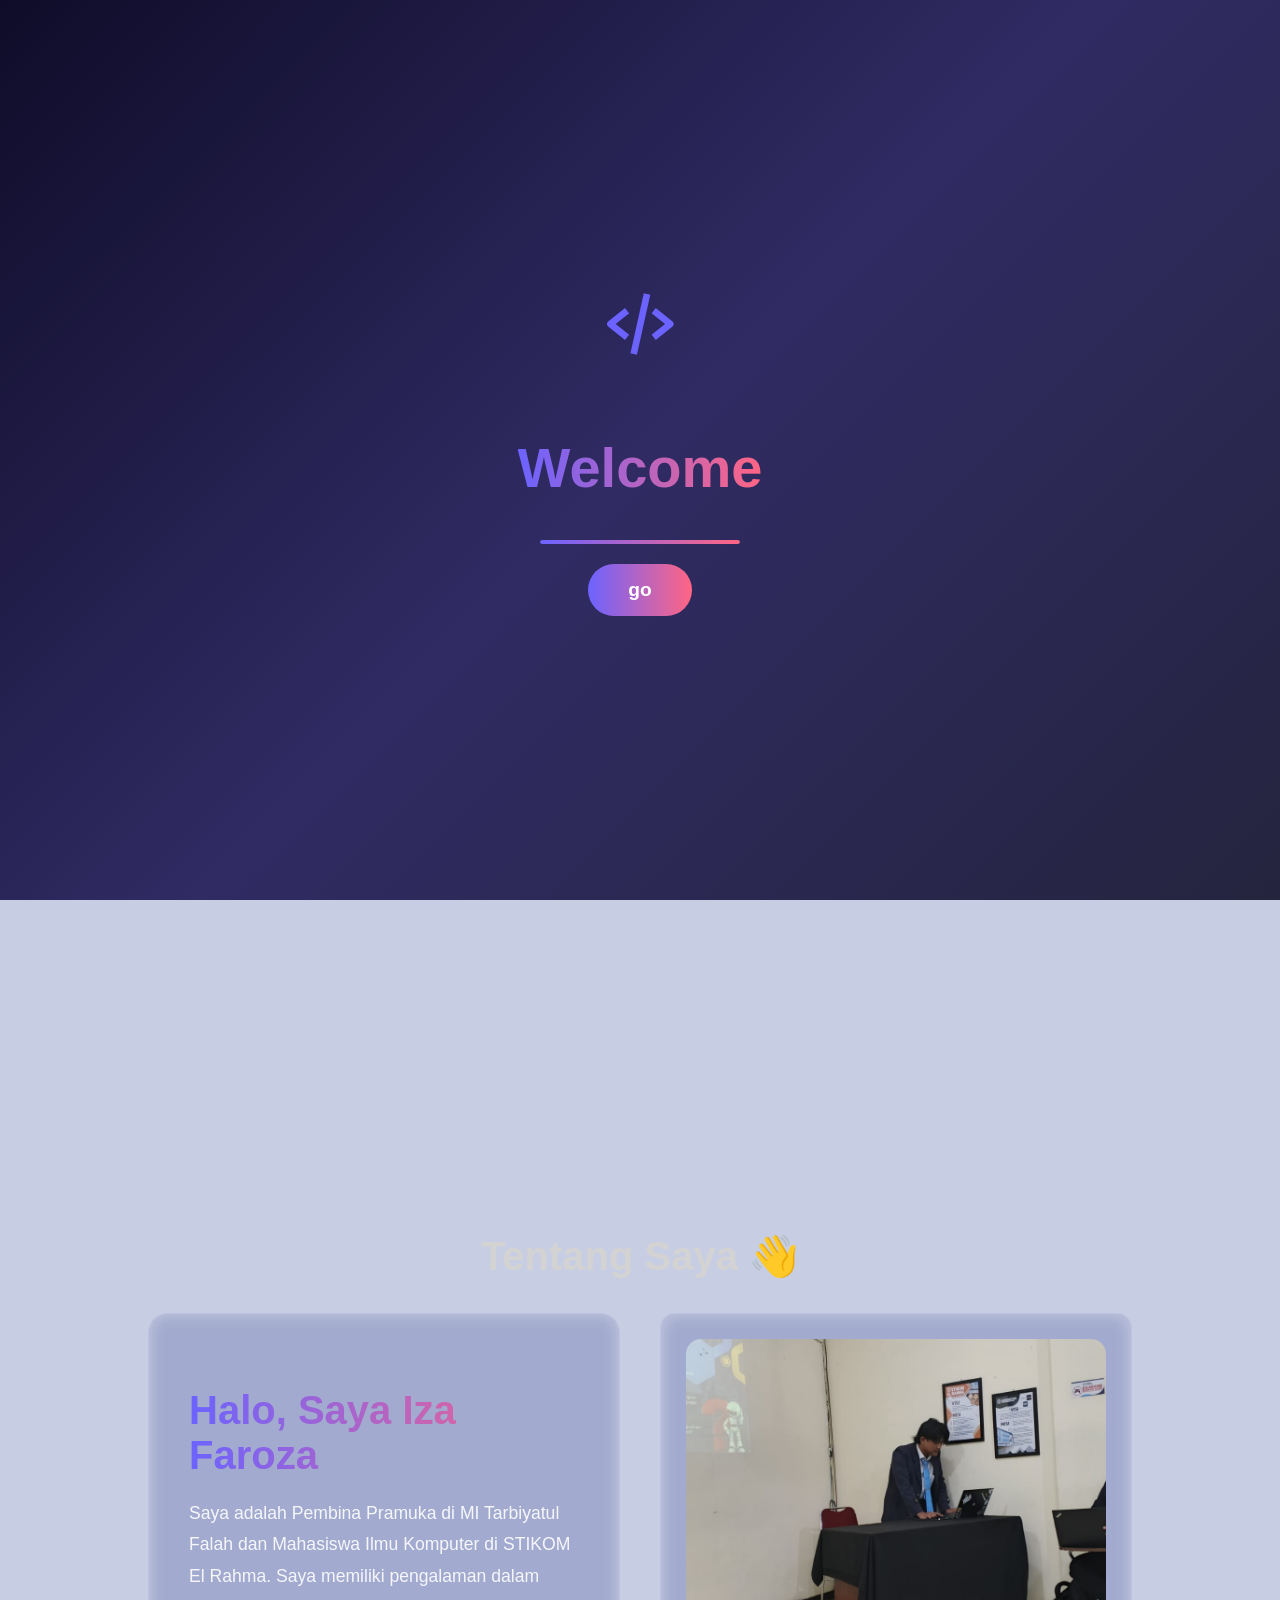
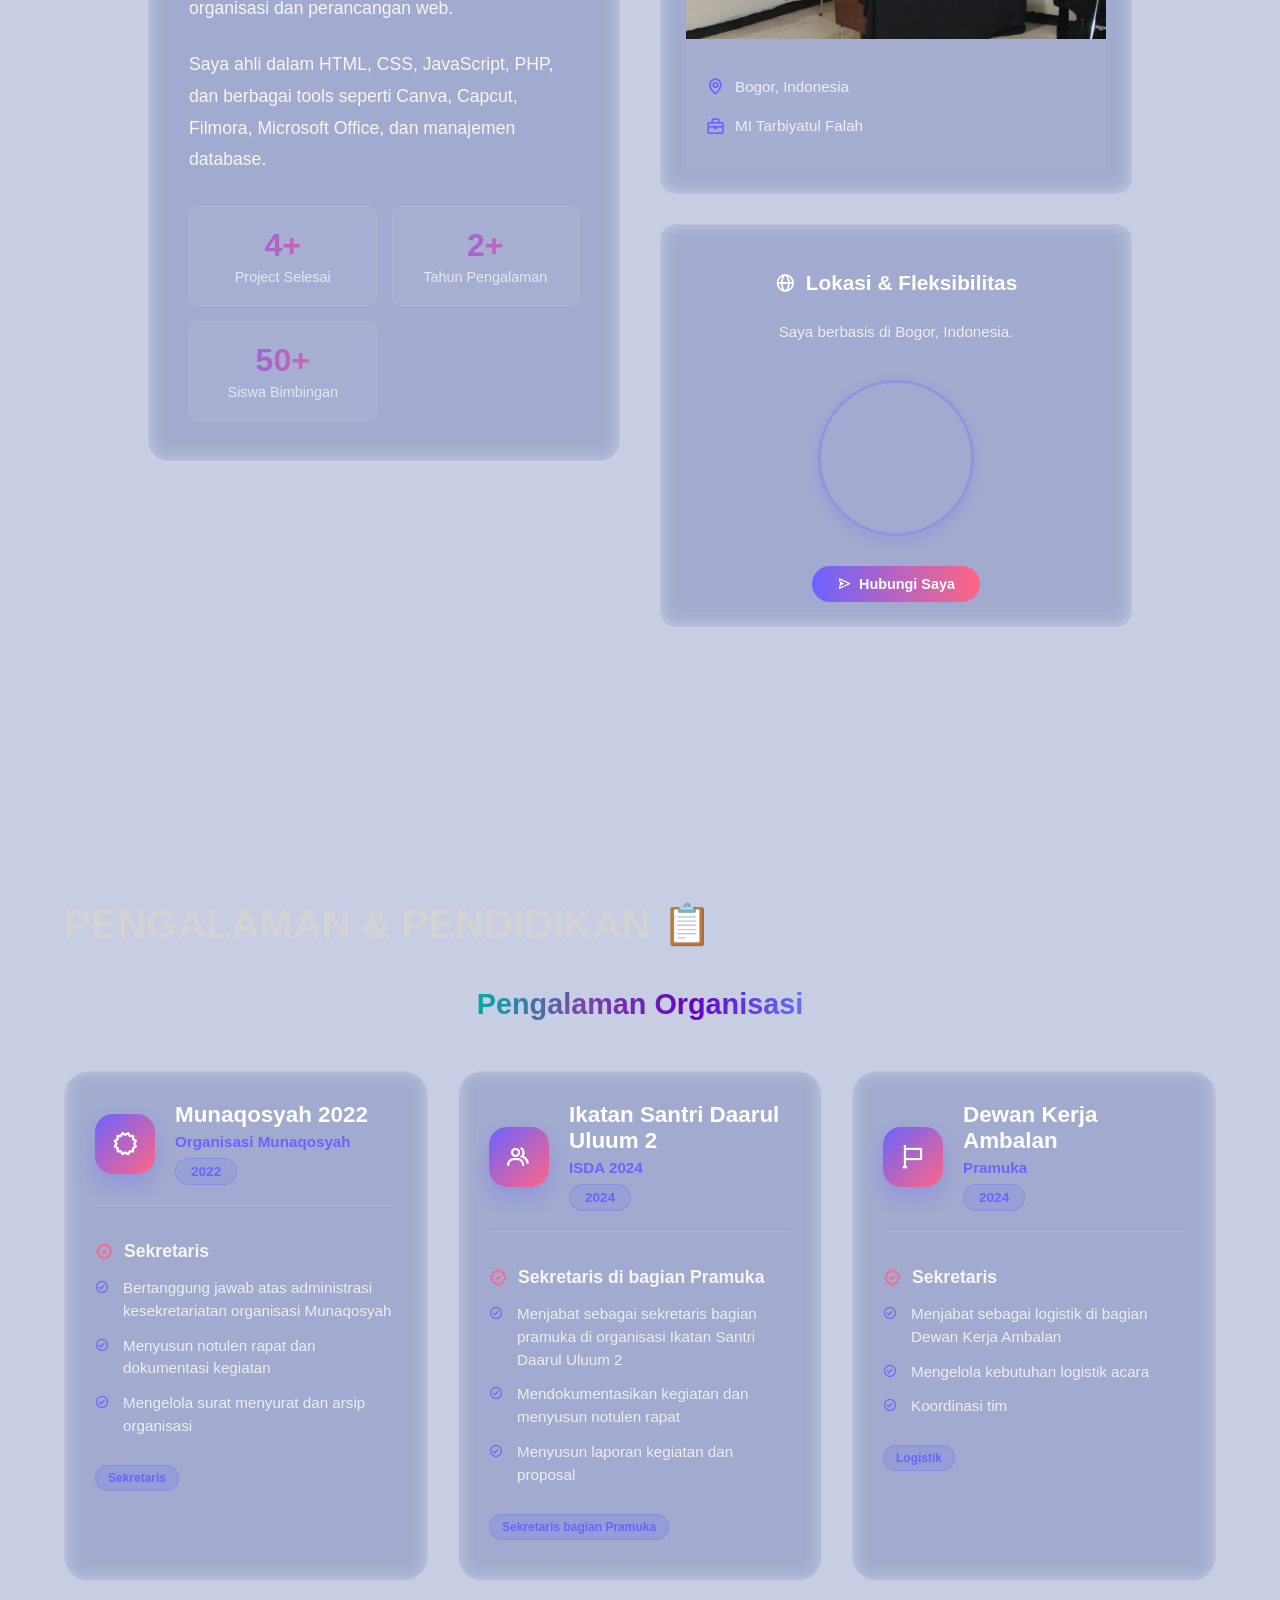
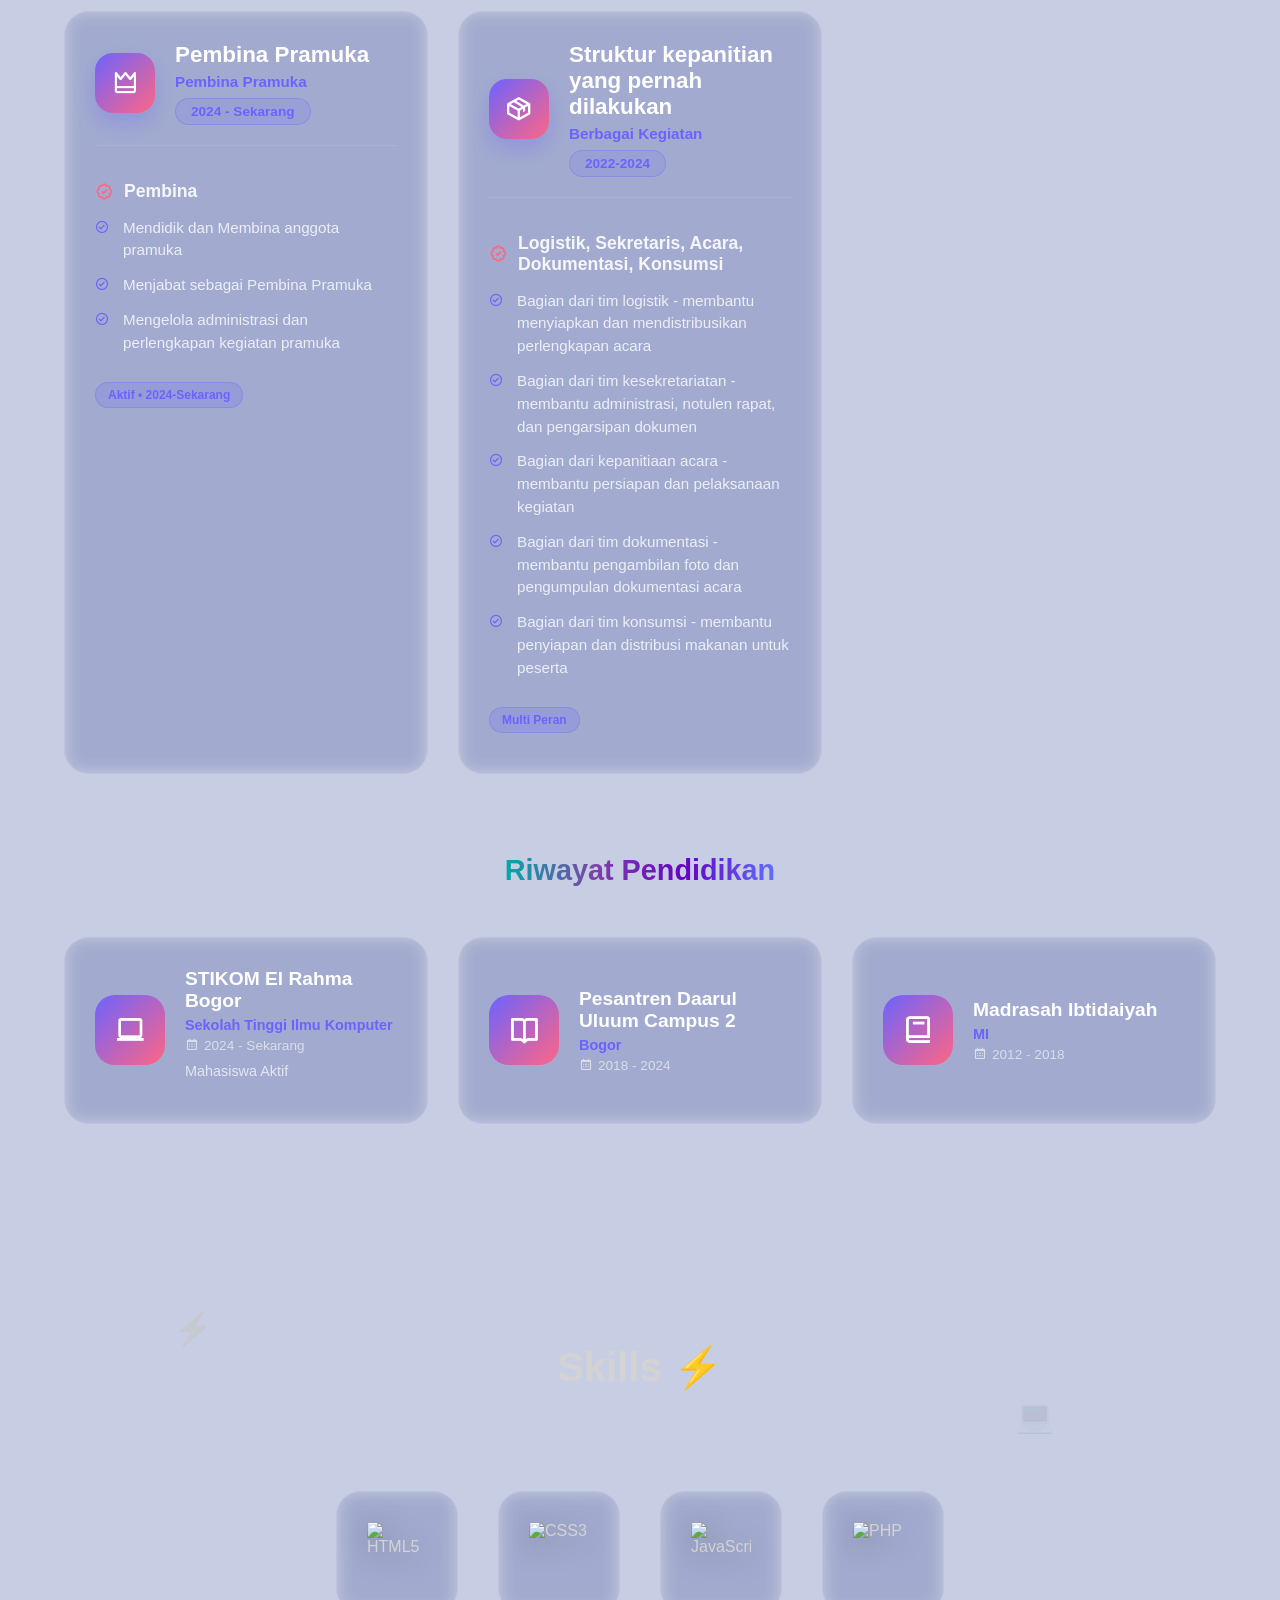
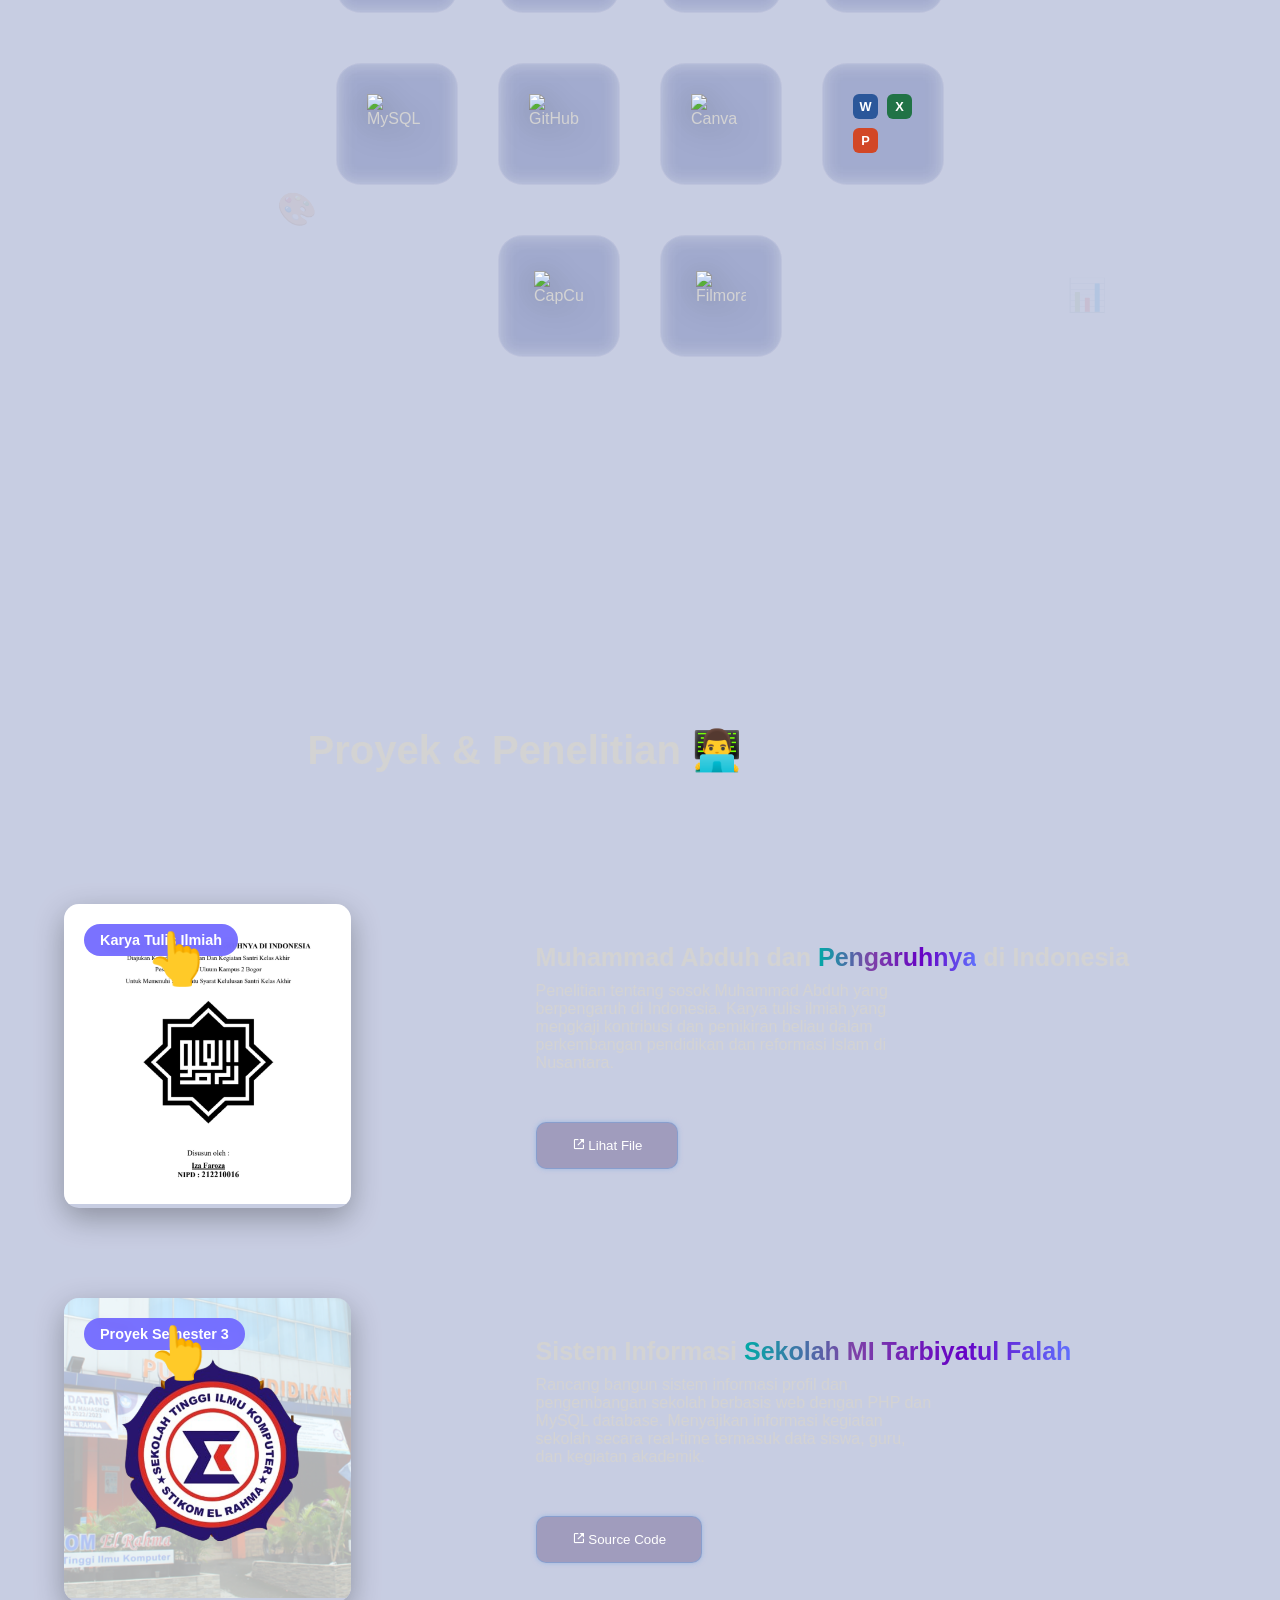
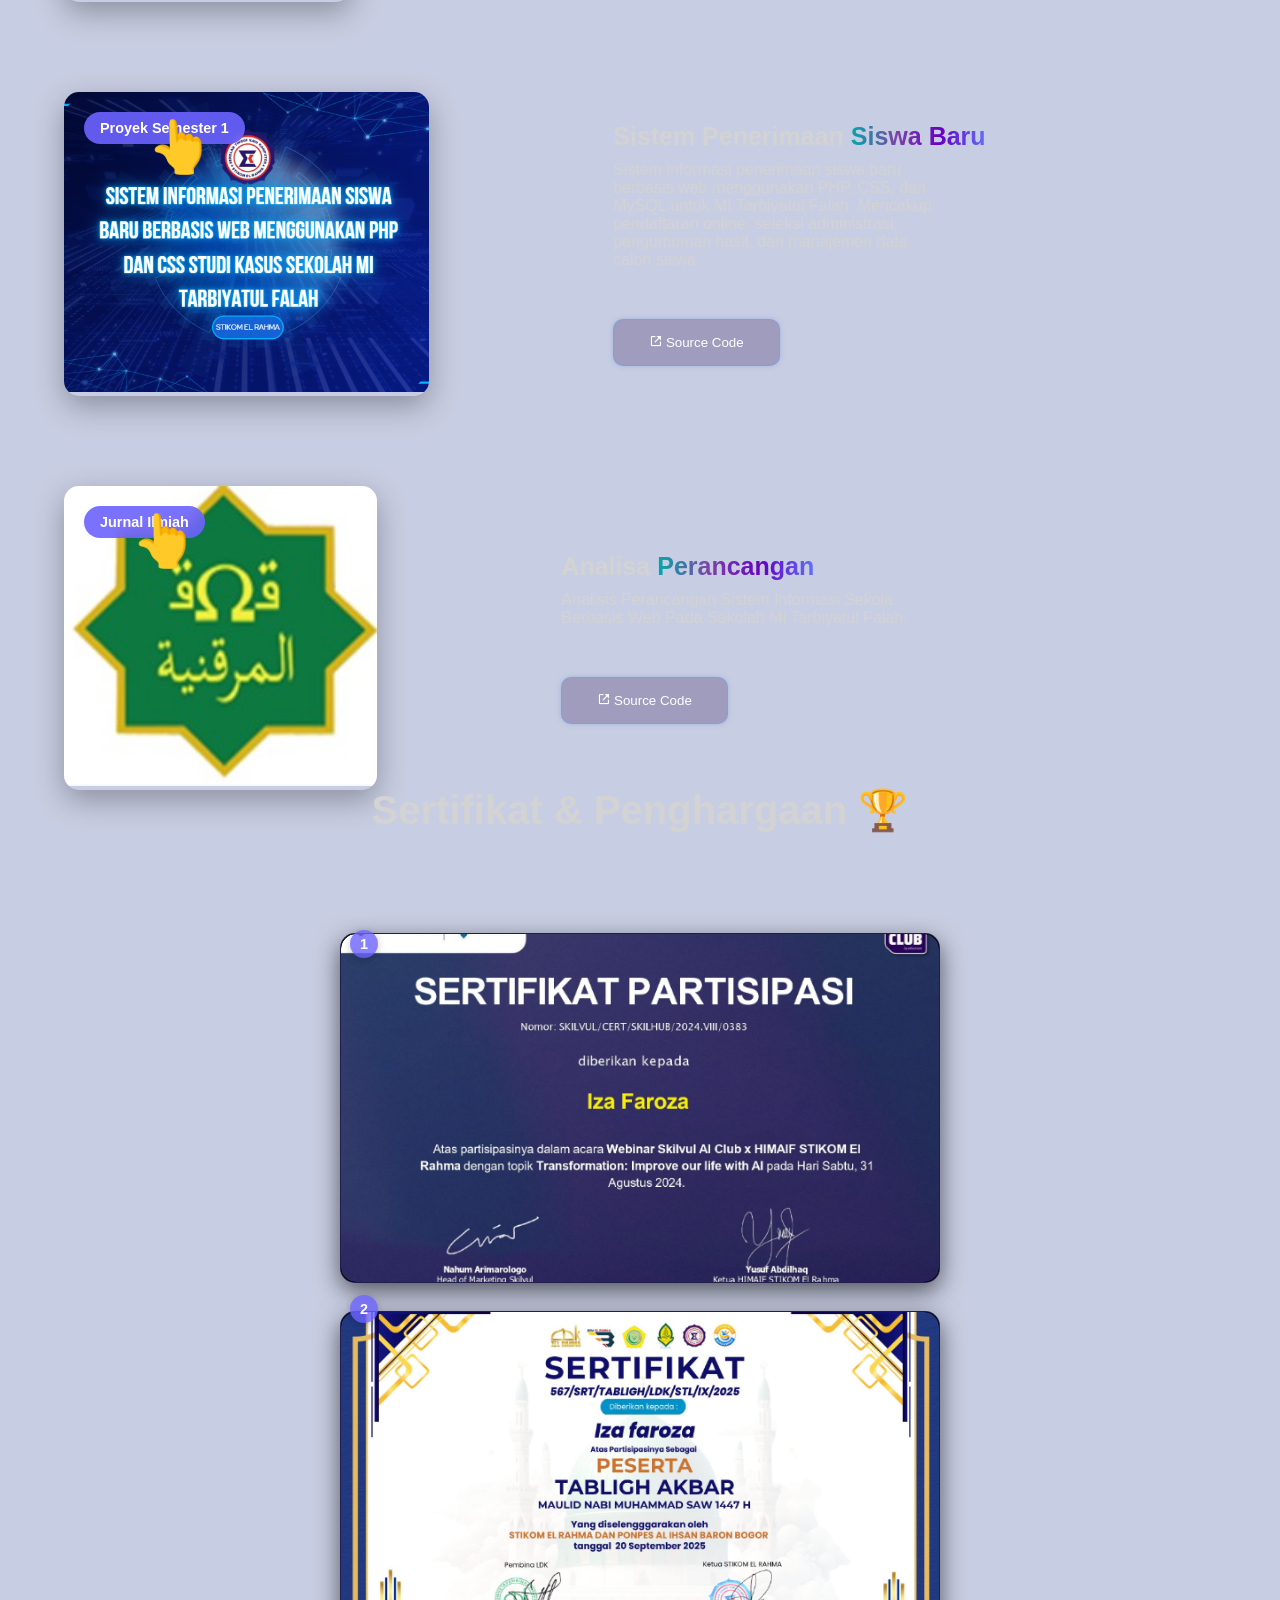
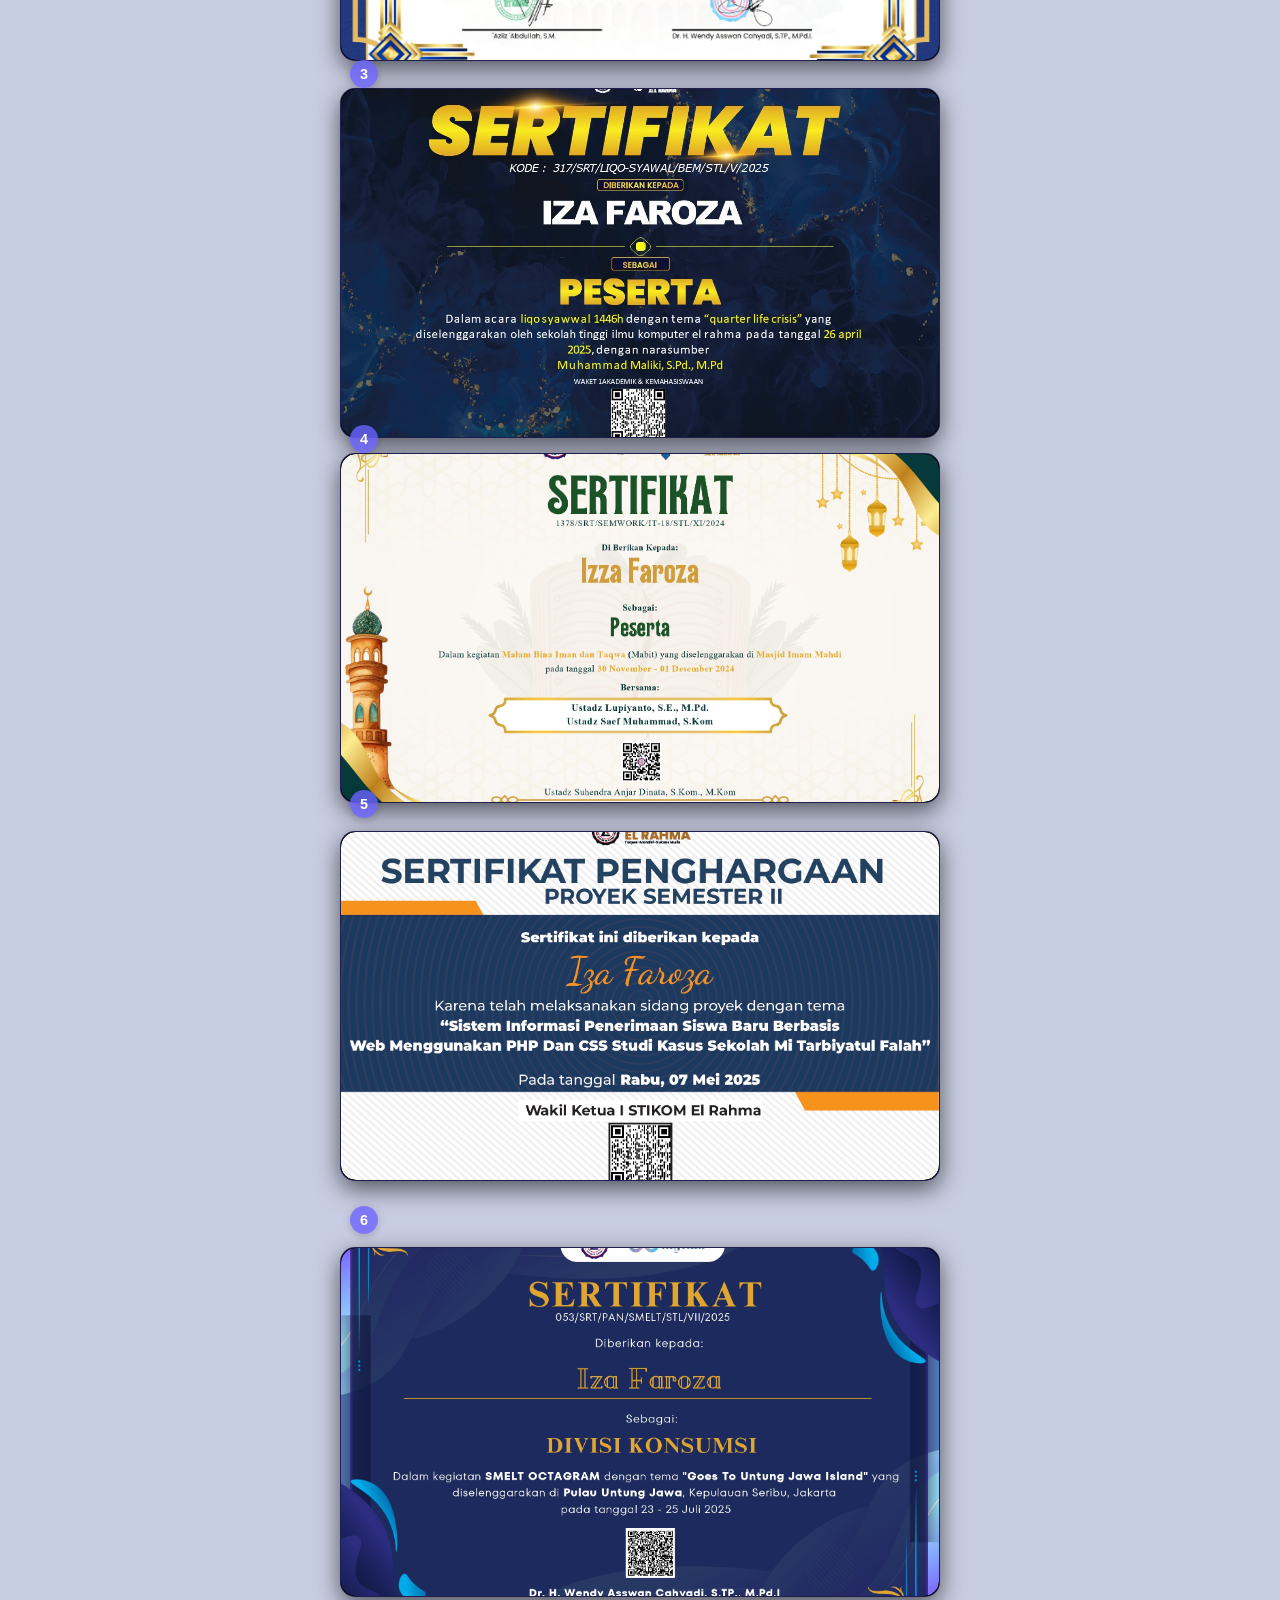
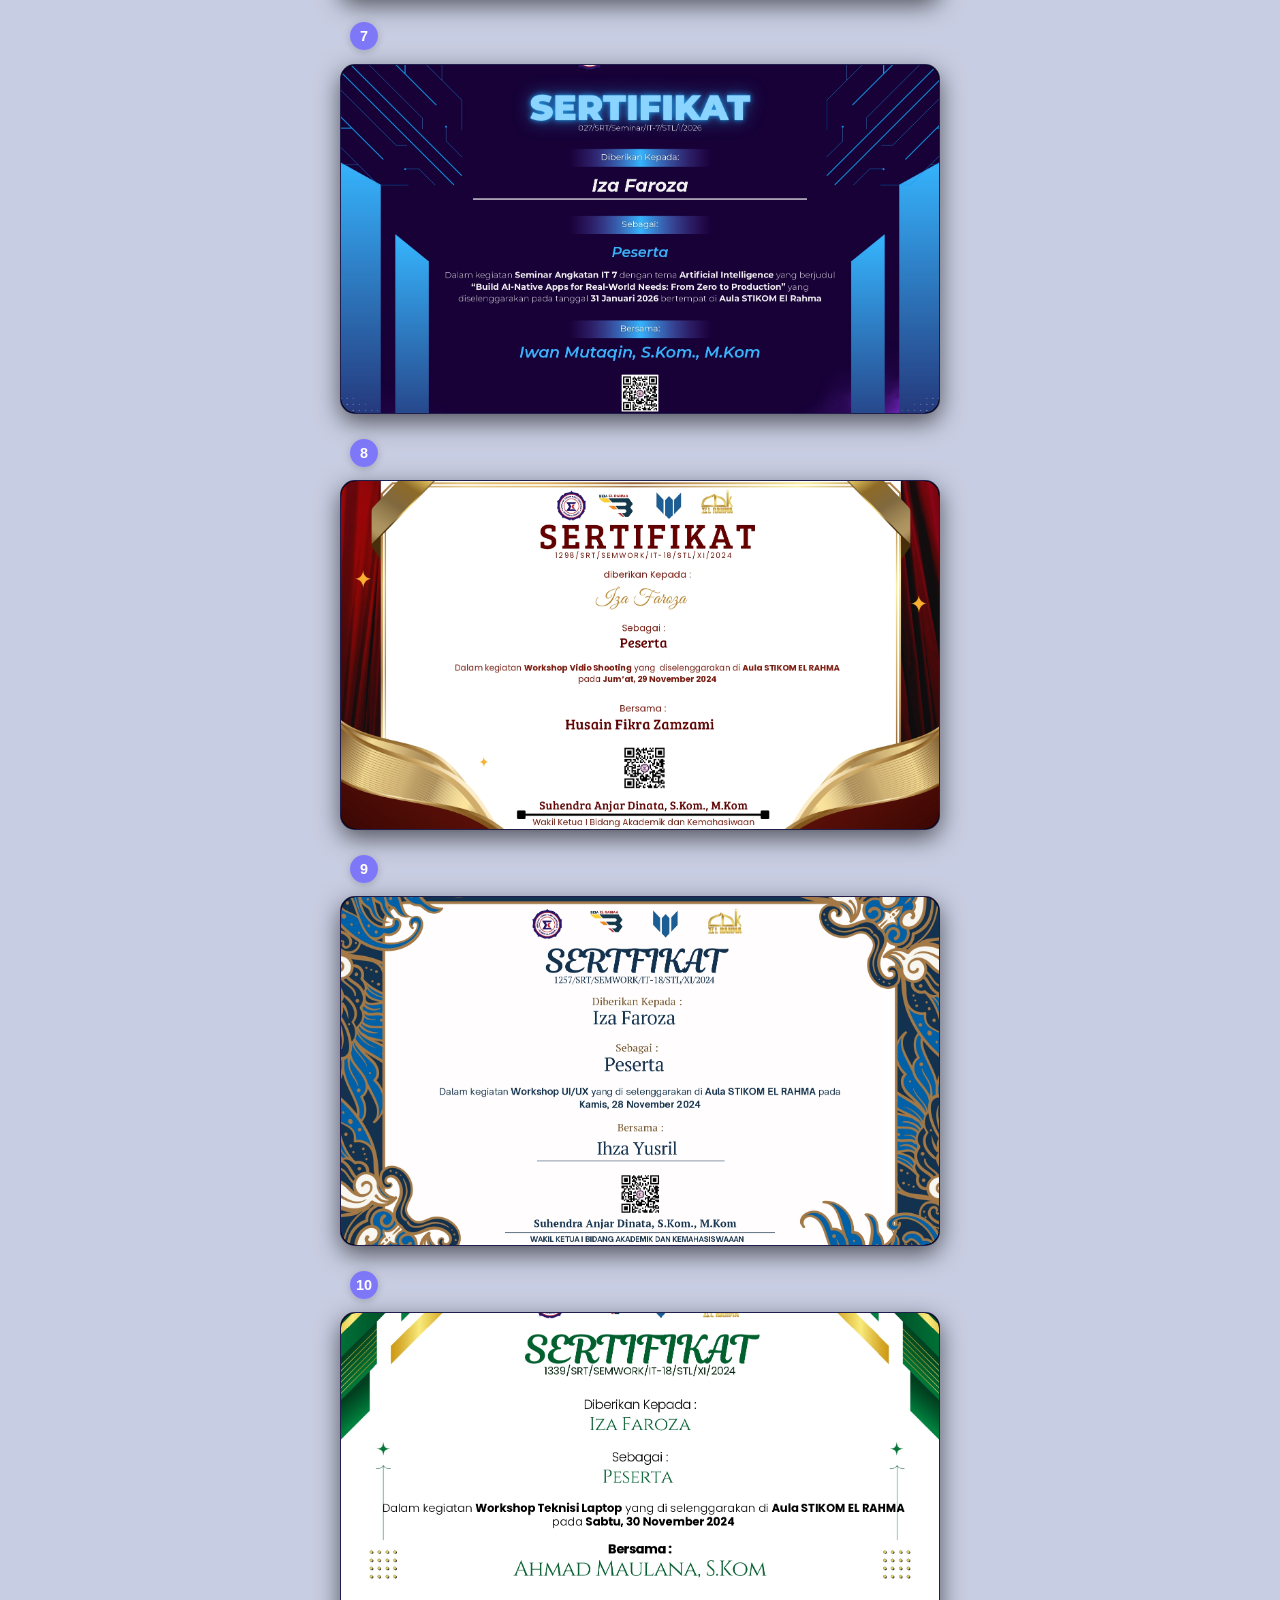
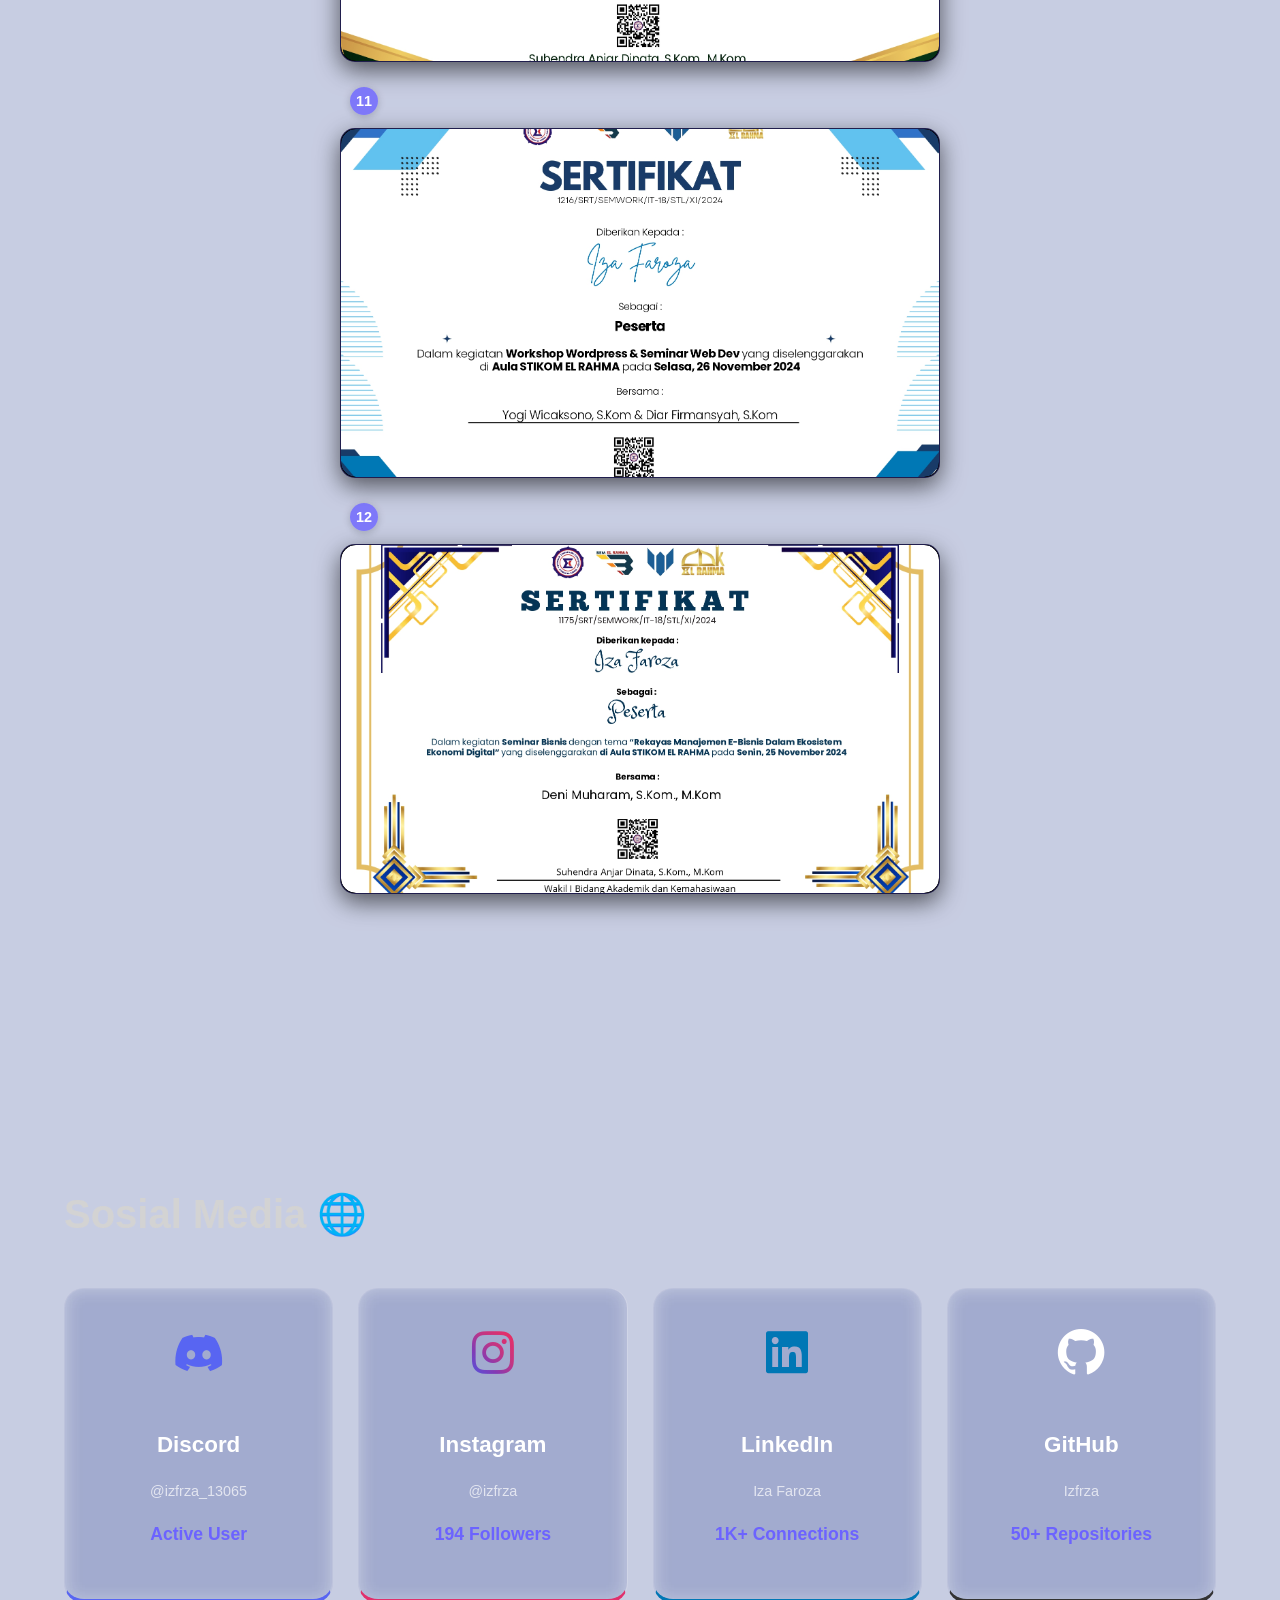
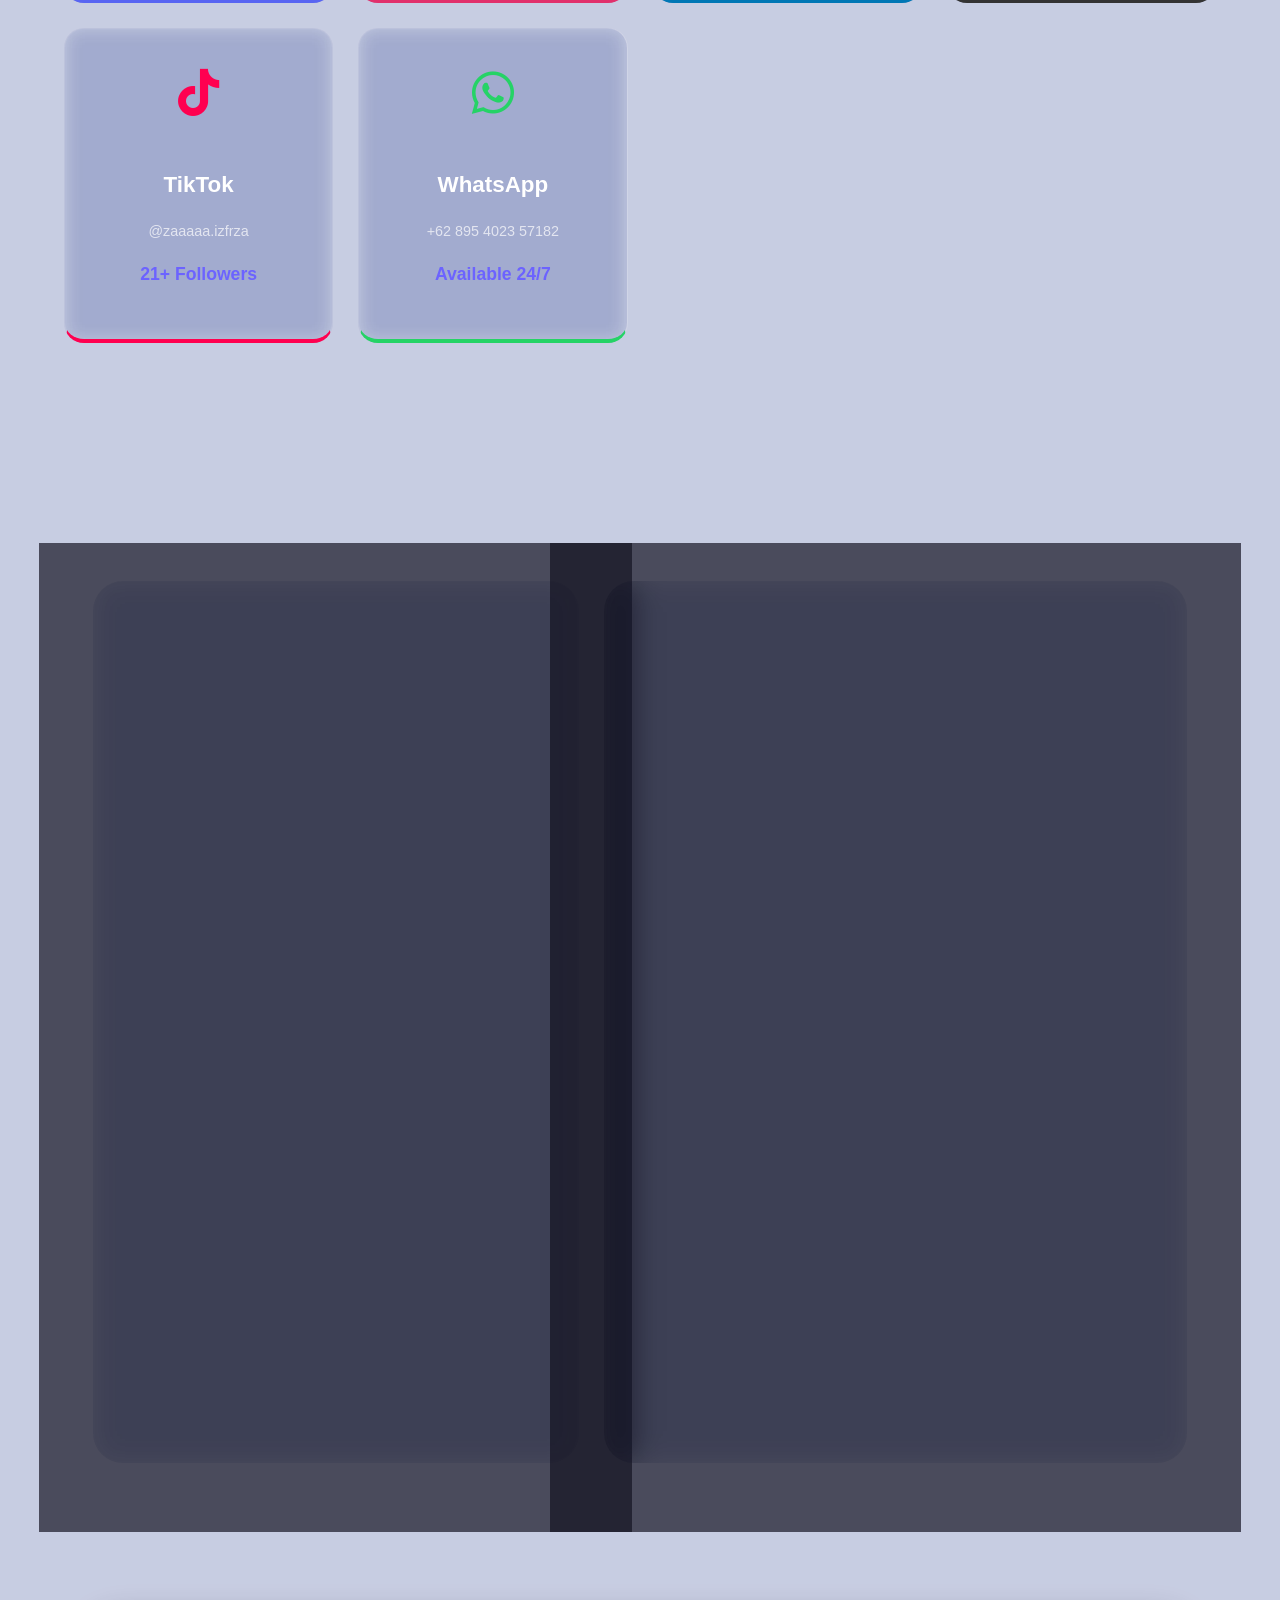
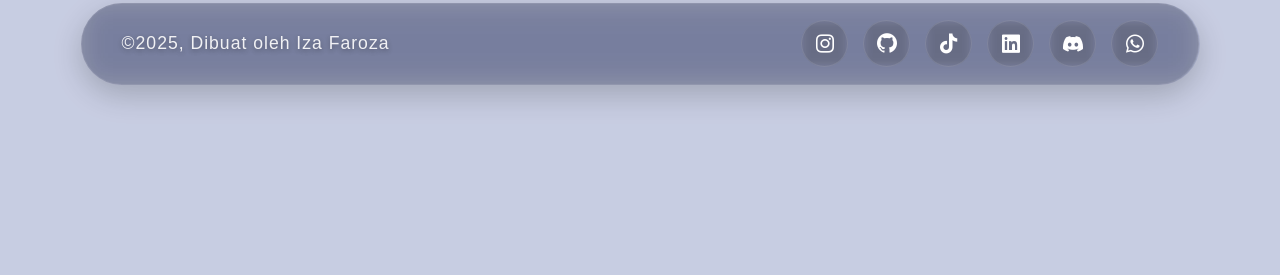
==== commit dc37b103: "Update index.html" ====
--- a/index.html
+++ b/index.html
@@ -1138,7 +1138,7 @@
         </section>
 
 <section class="contact-section" id="contact">
-    <h1 class="section-title autoDisplay">Hubungi Saya 📬</h1>
+    
 
     <div class="contact-container">
         <!-- Left Side - Contact Info -->
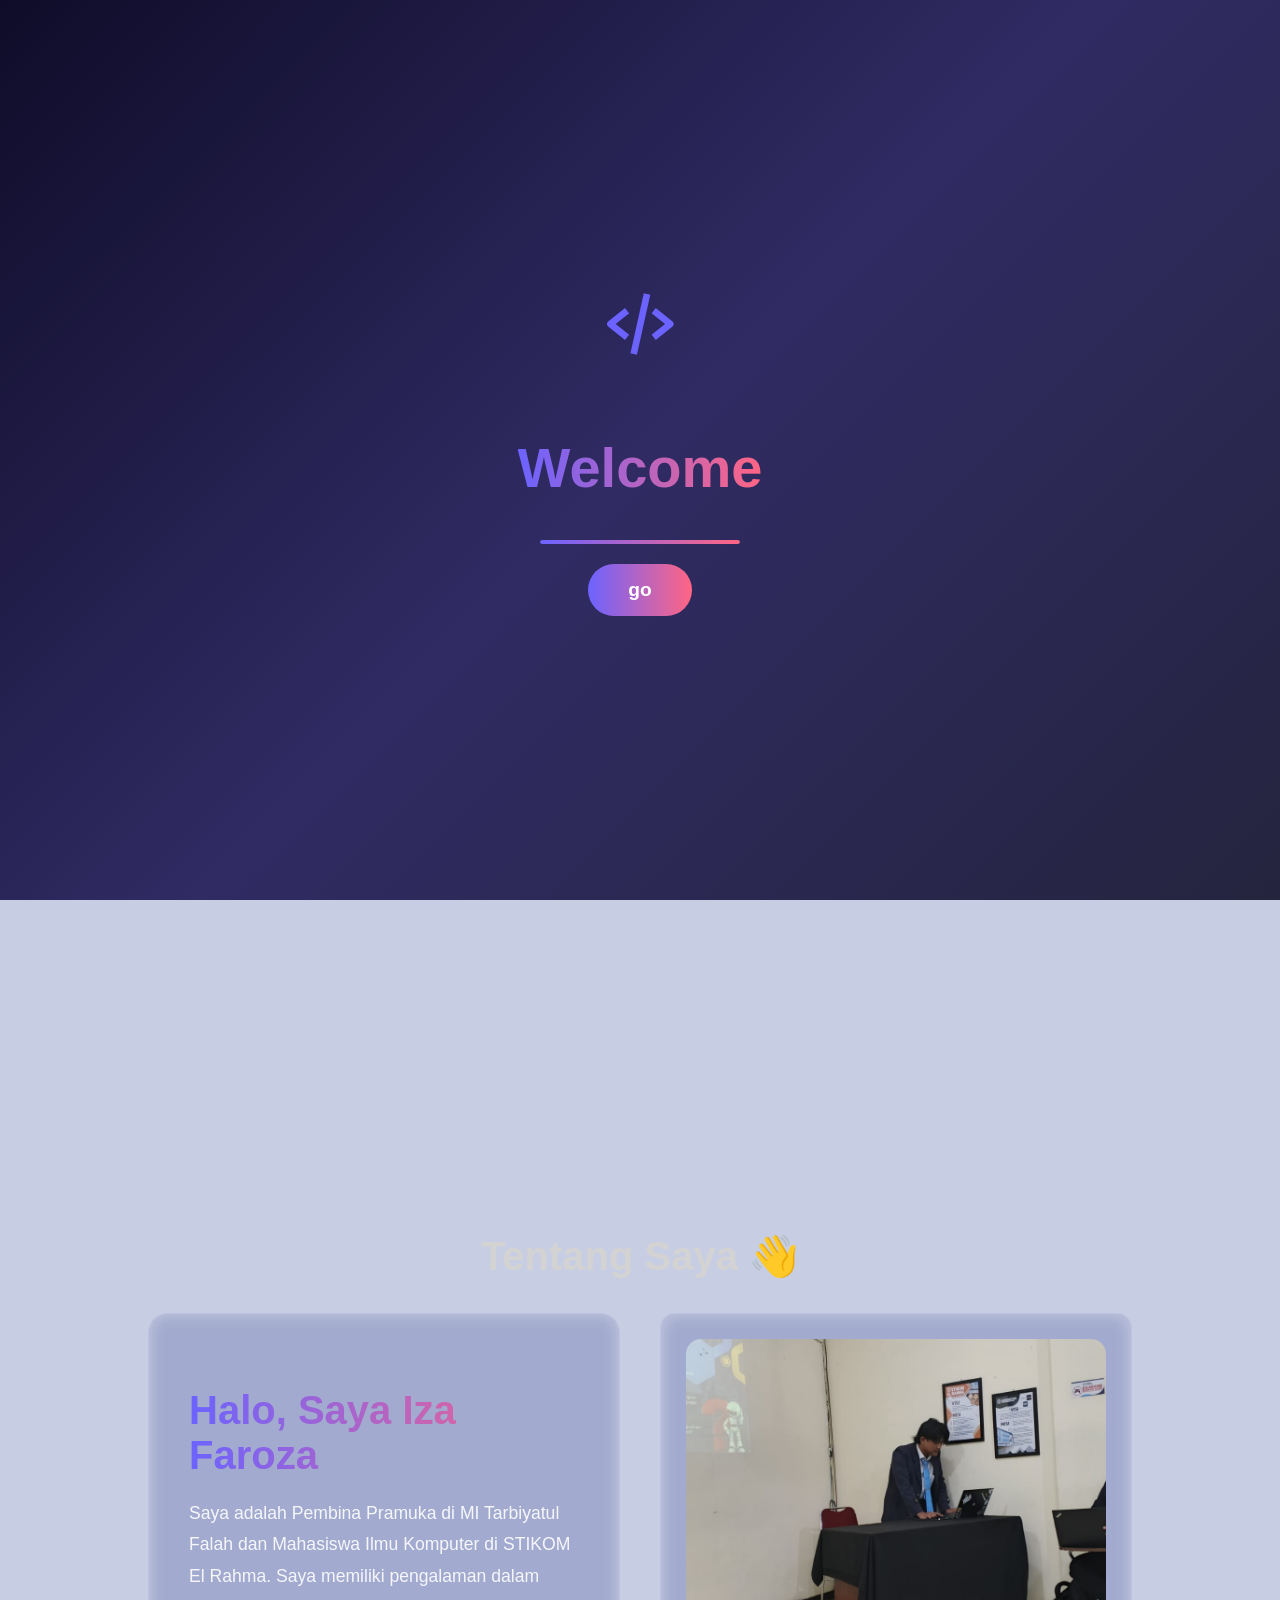
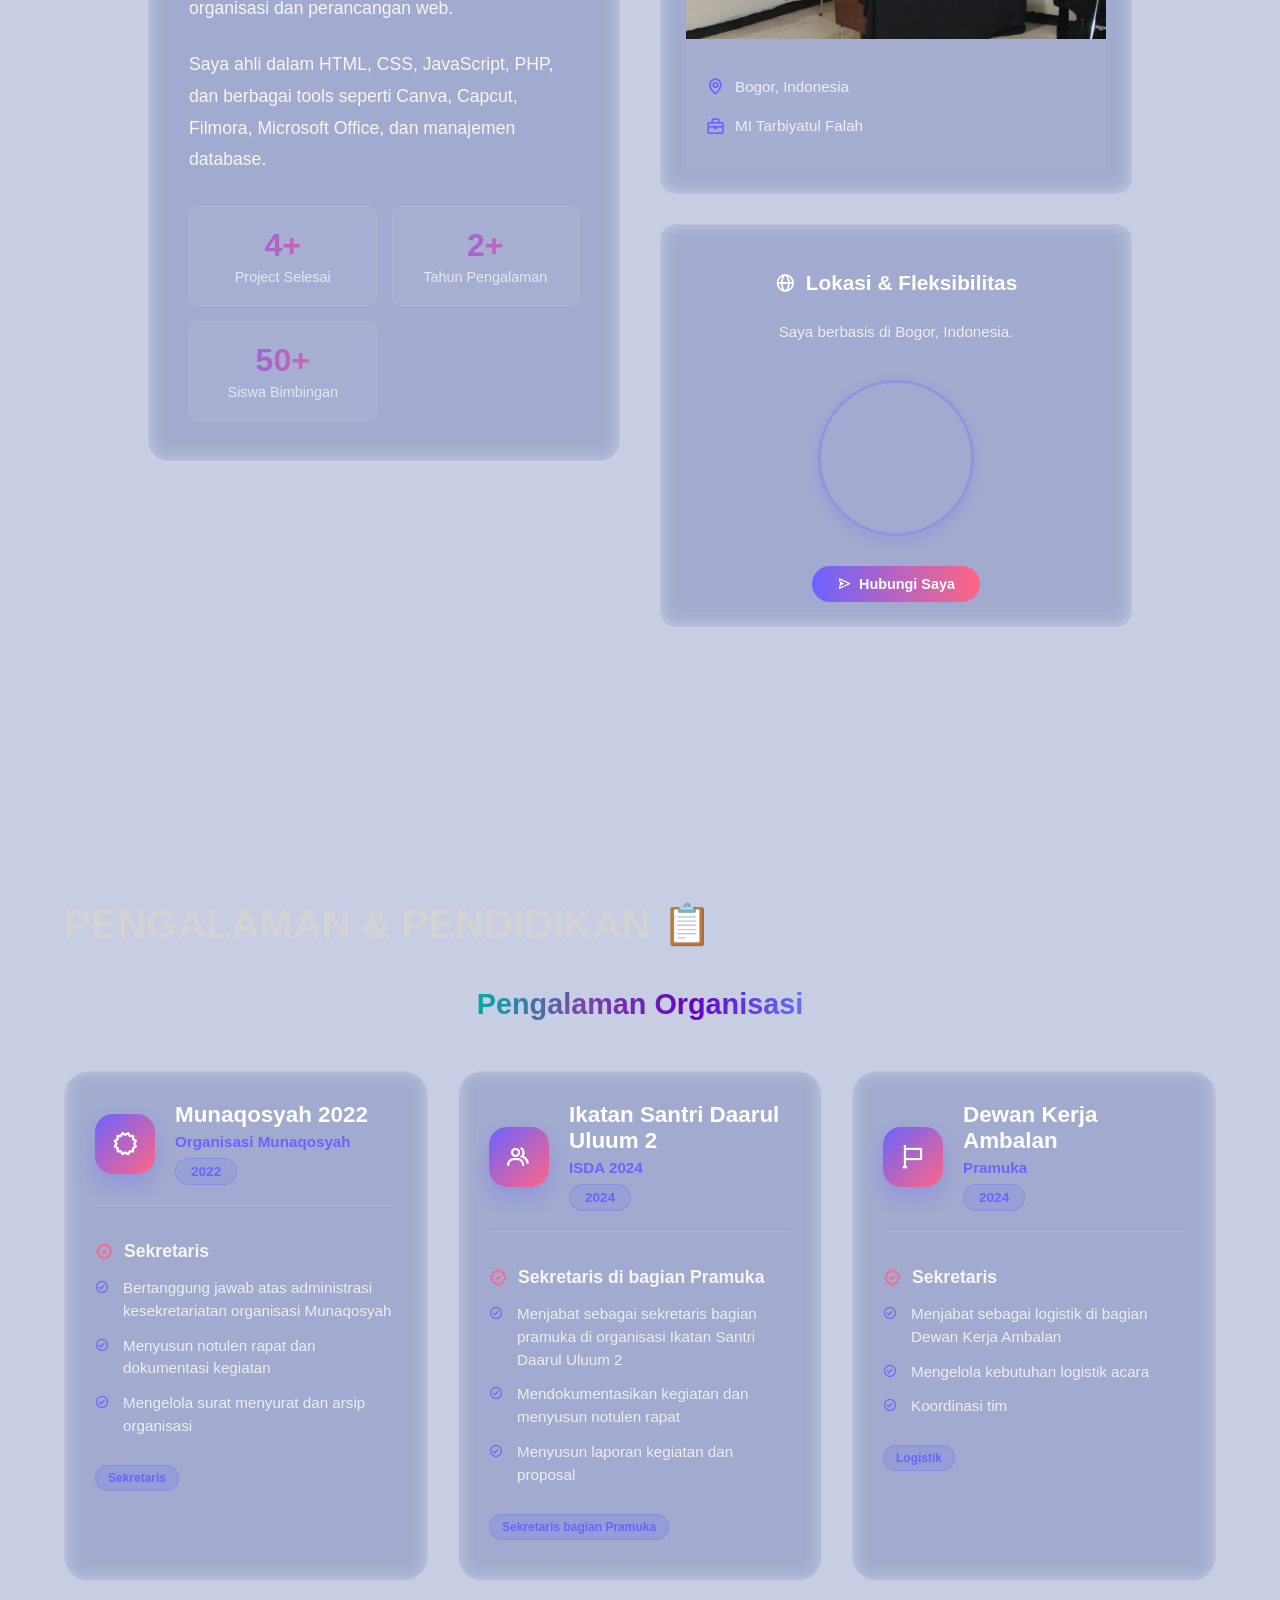
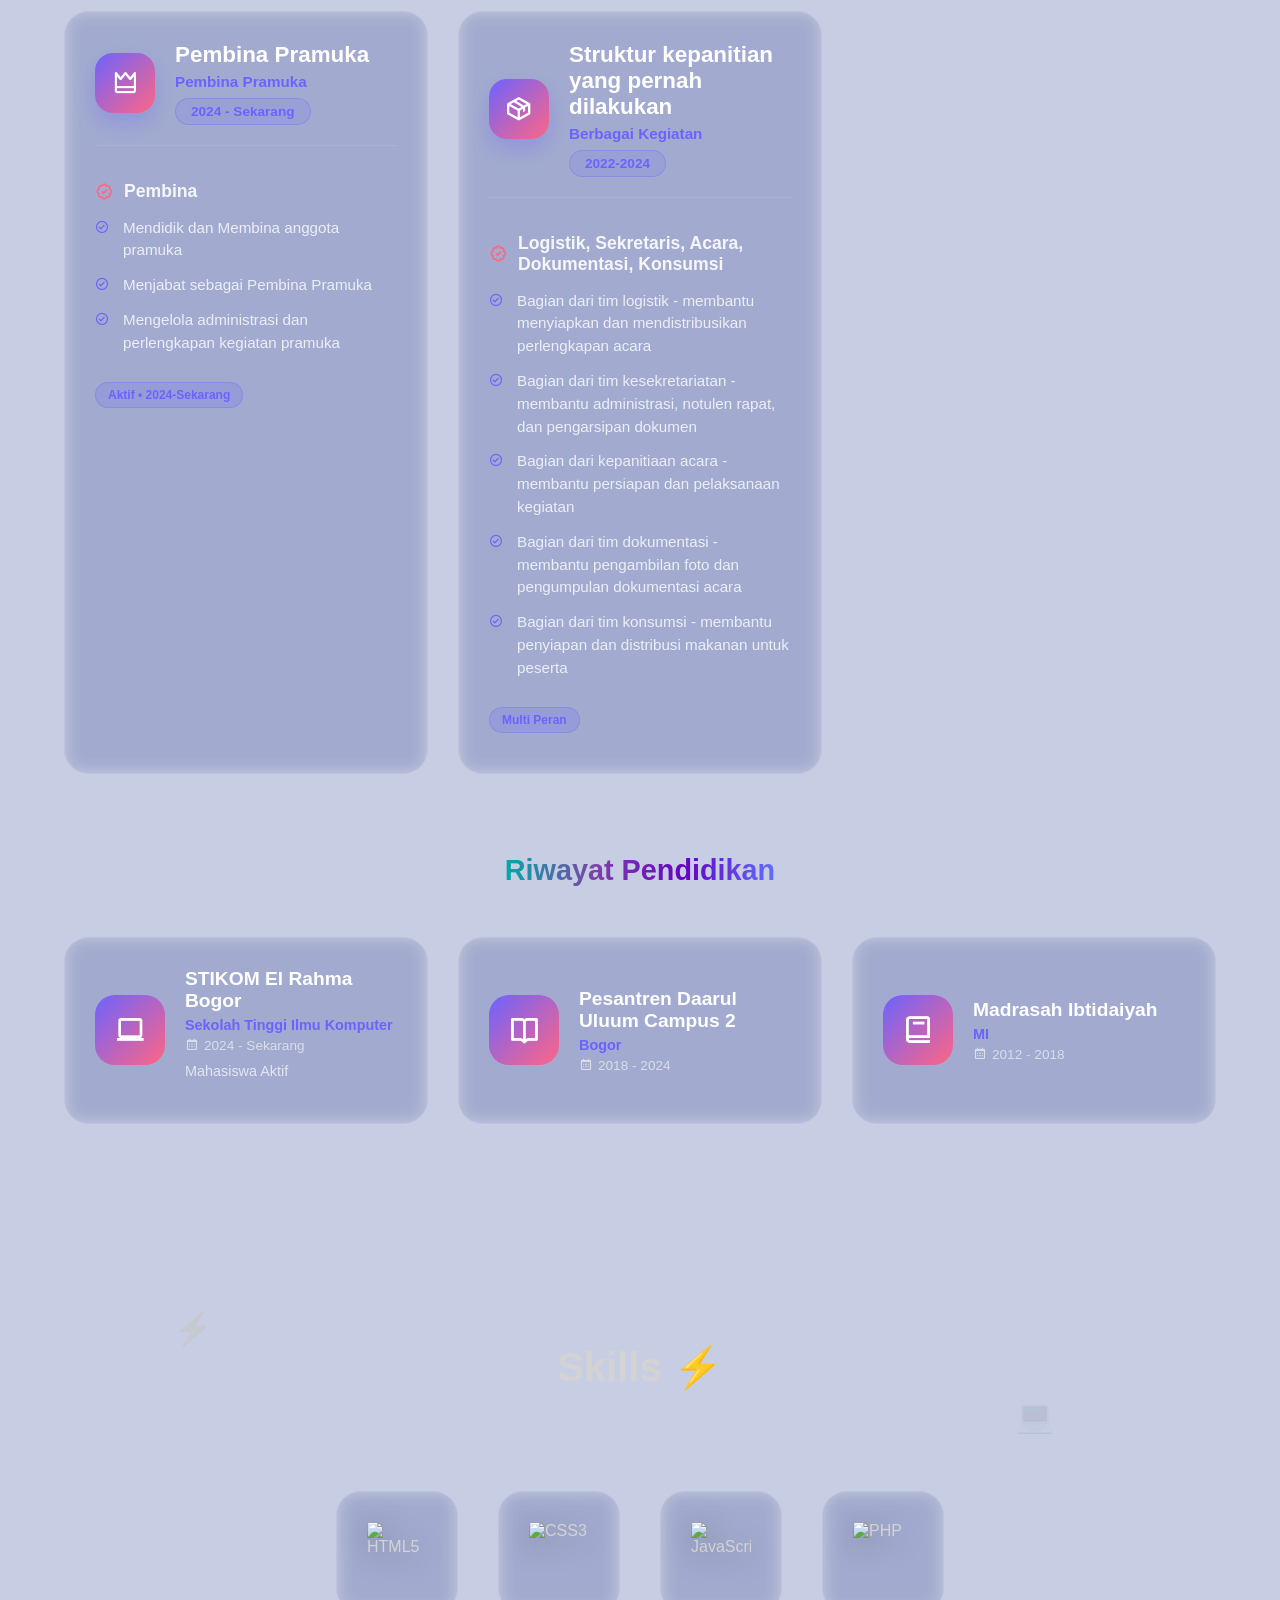
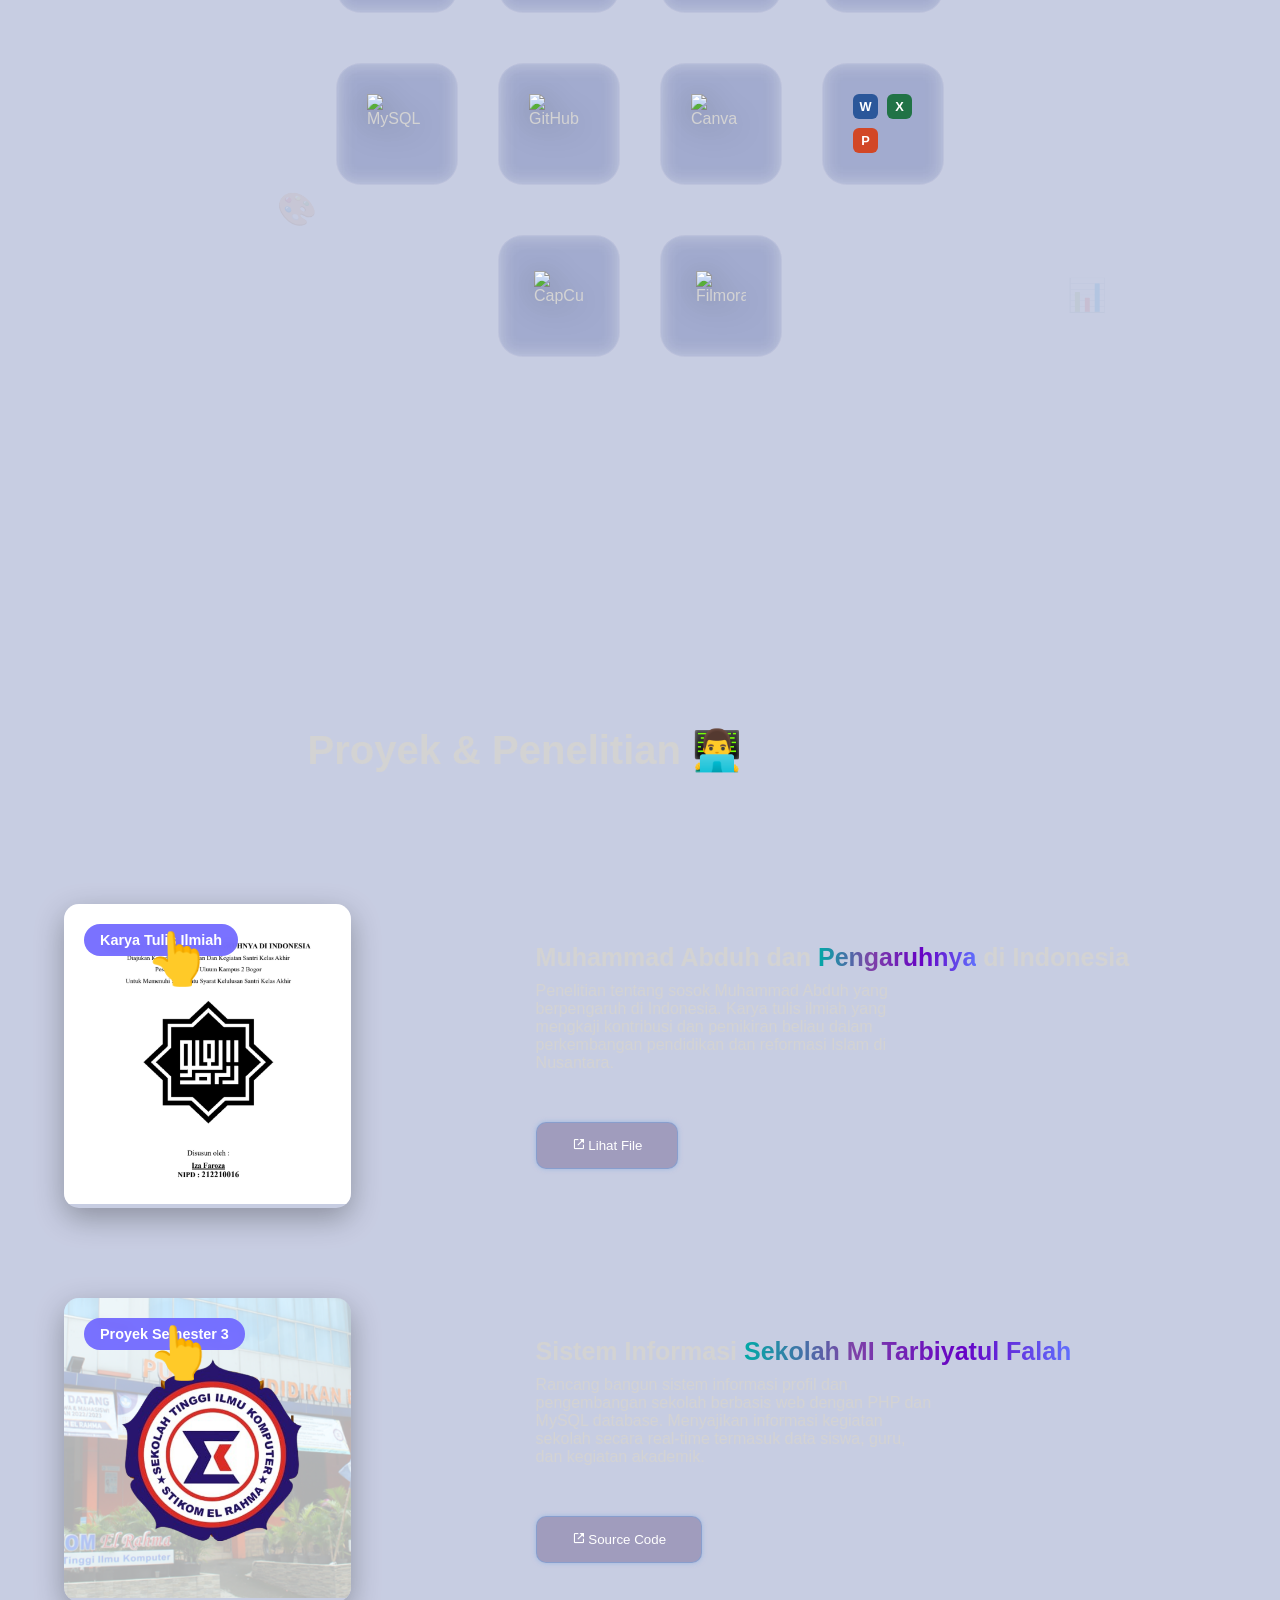
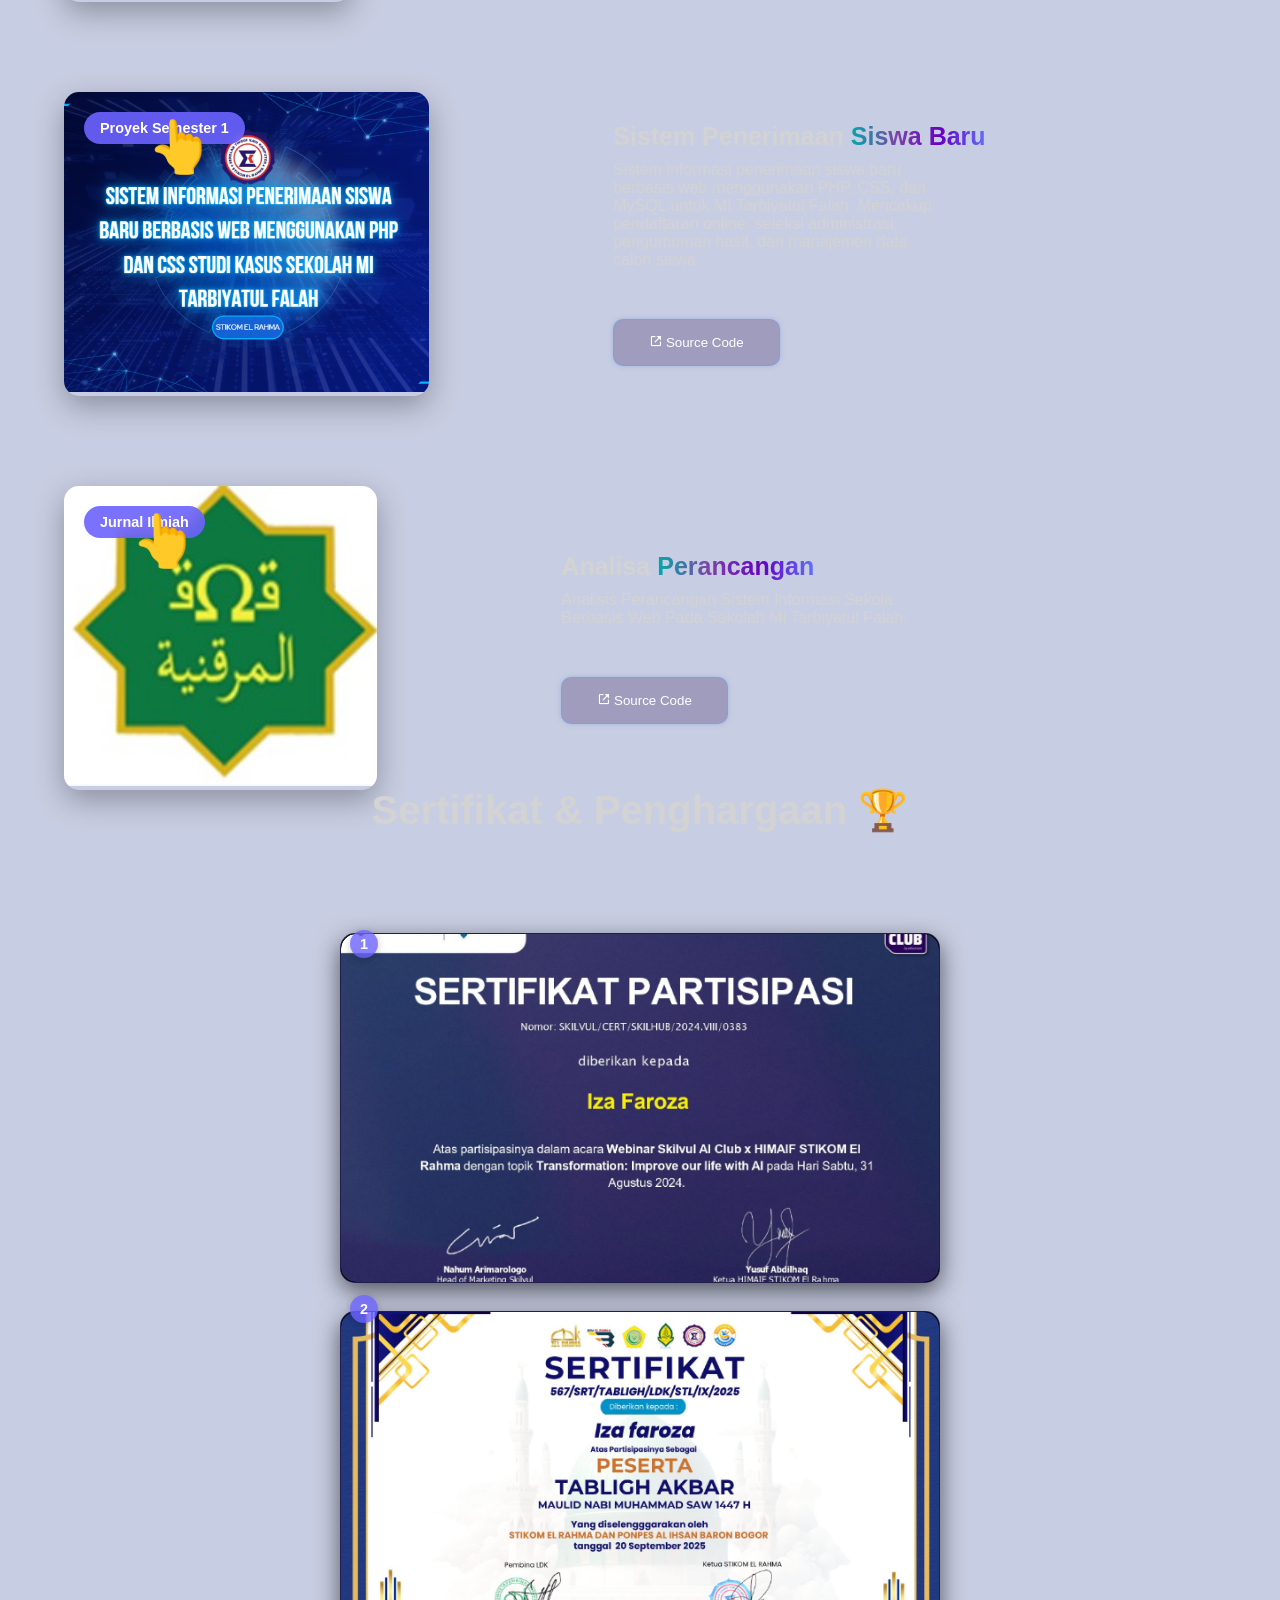
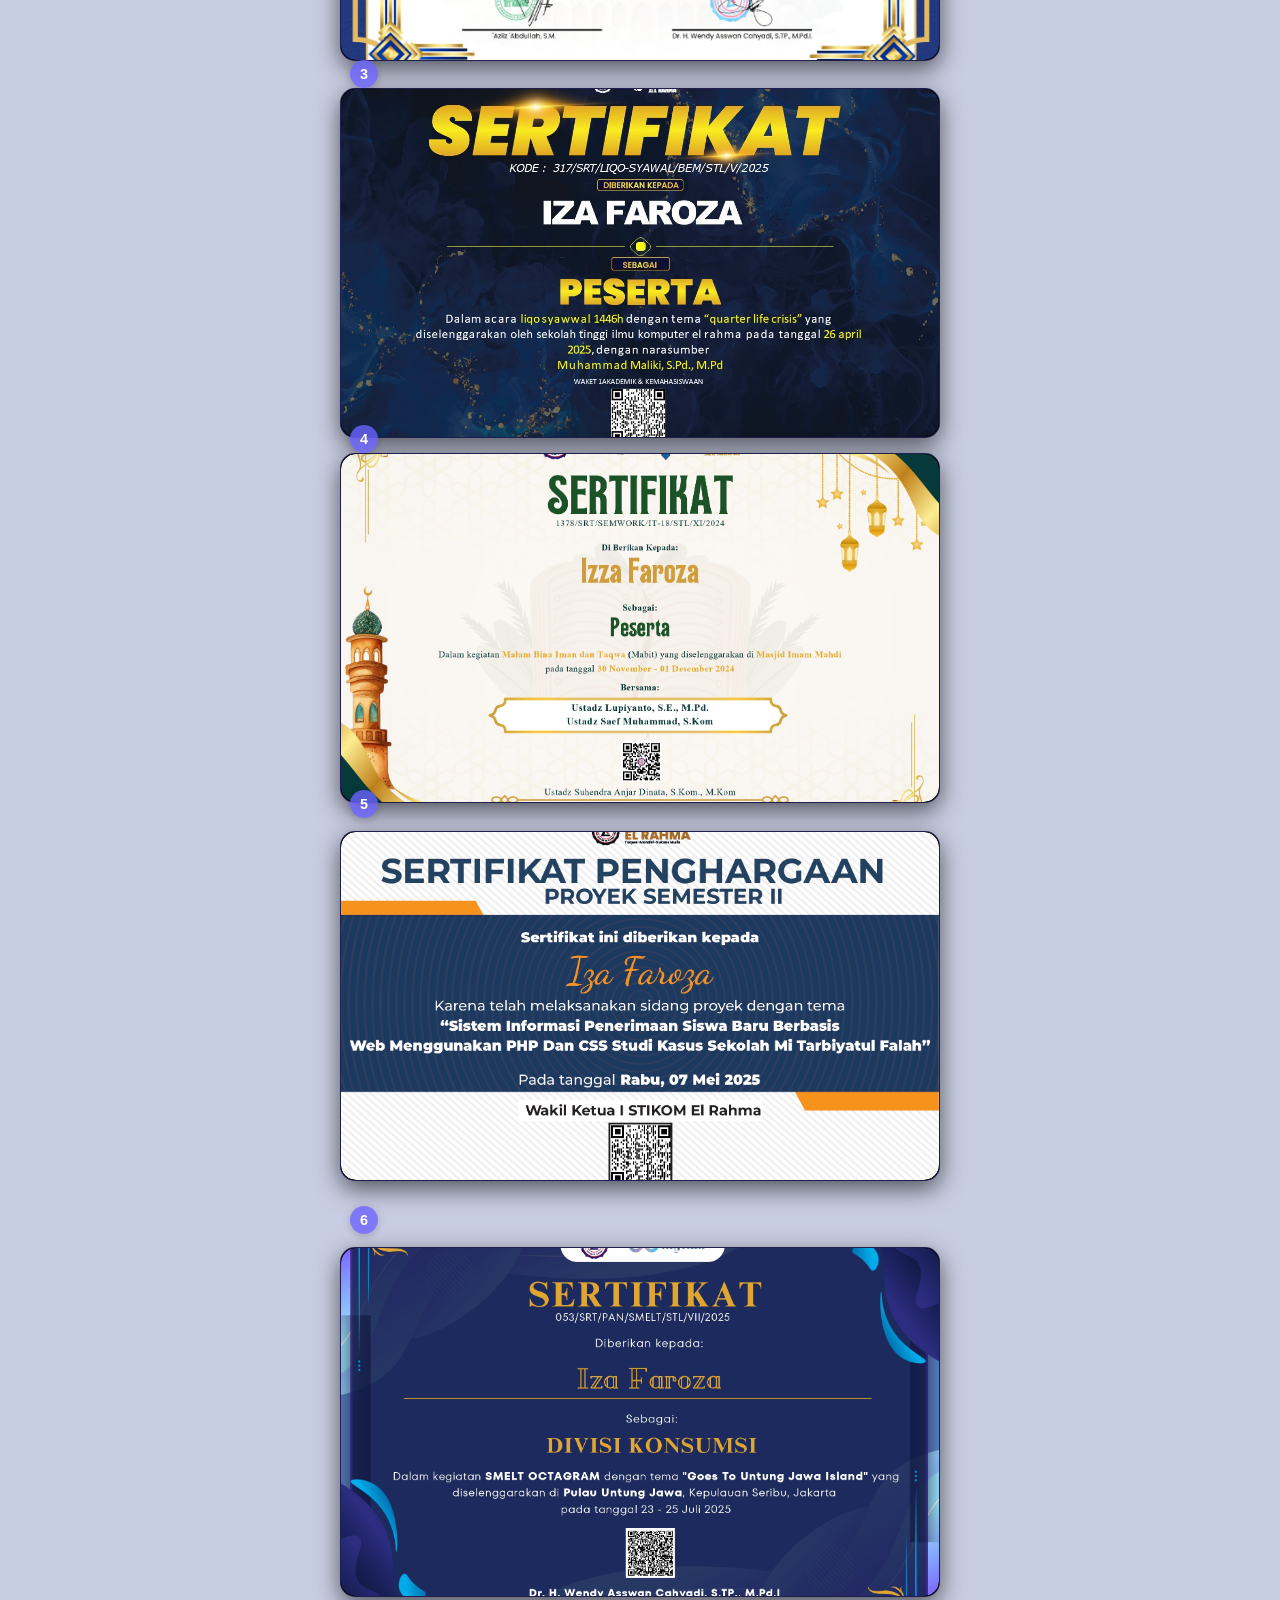
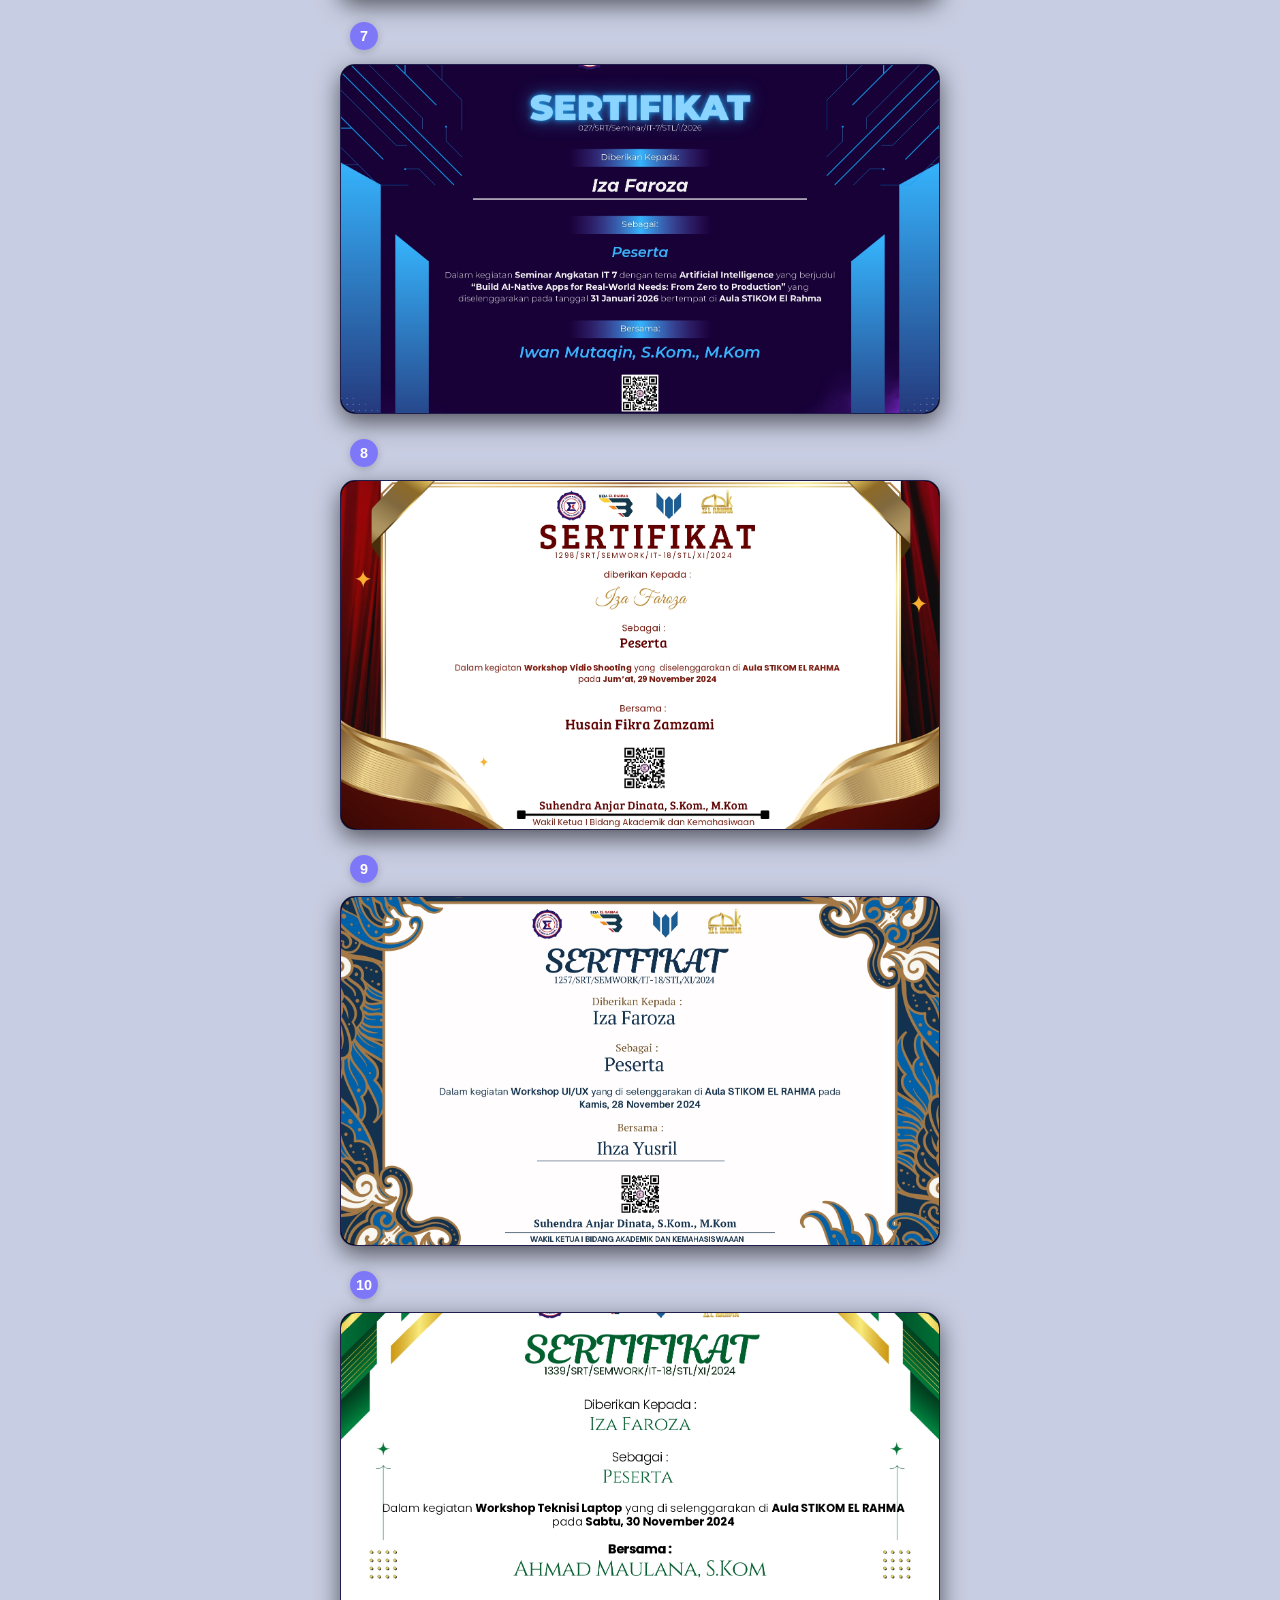
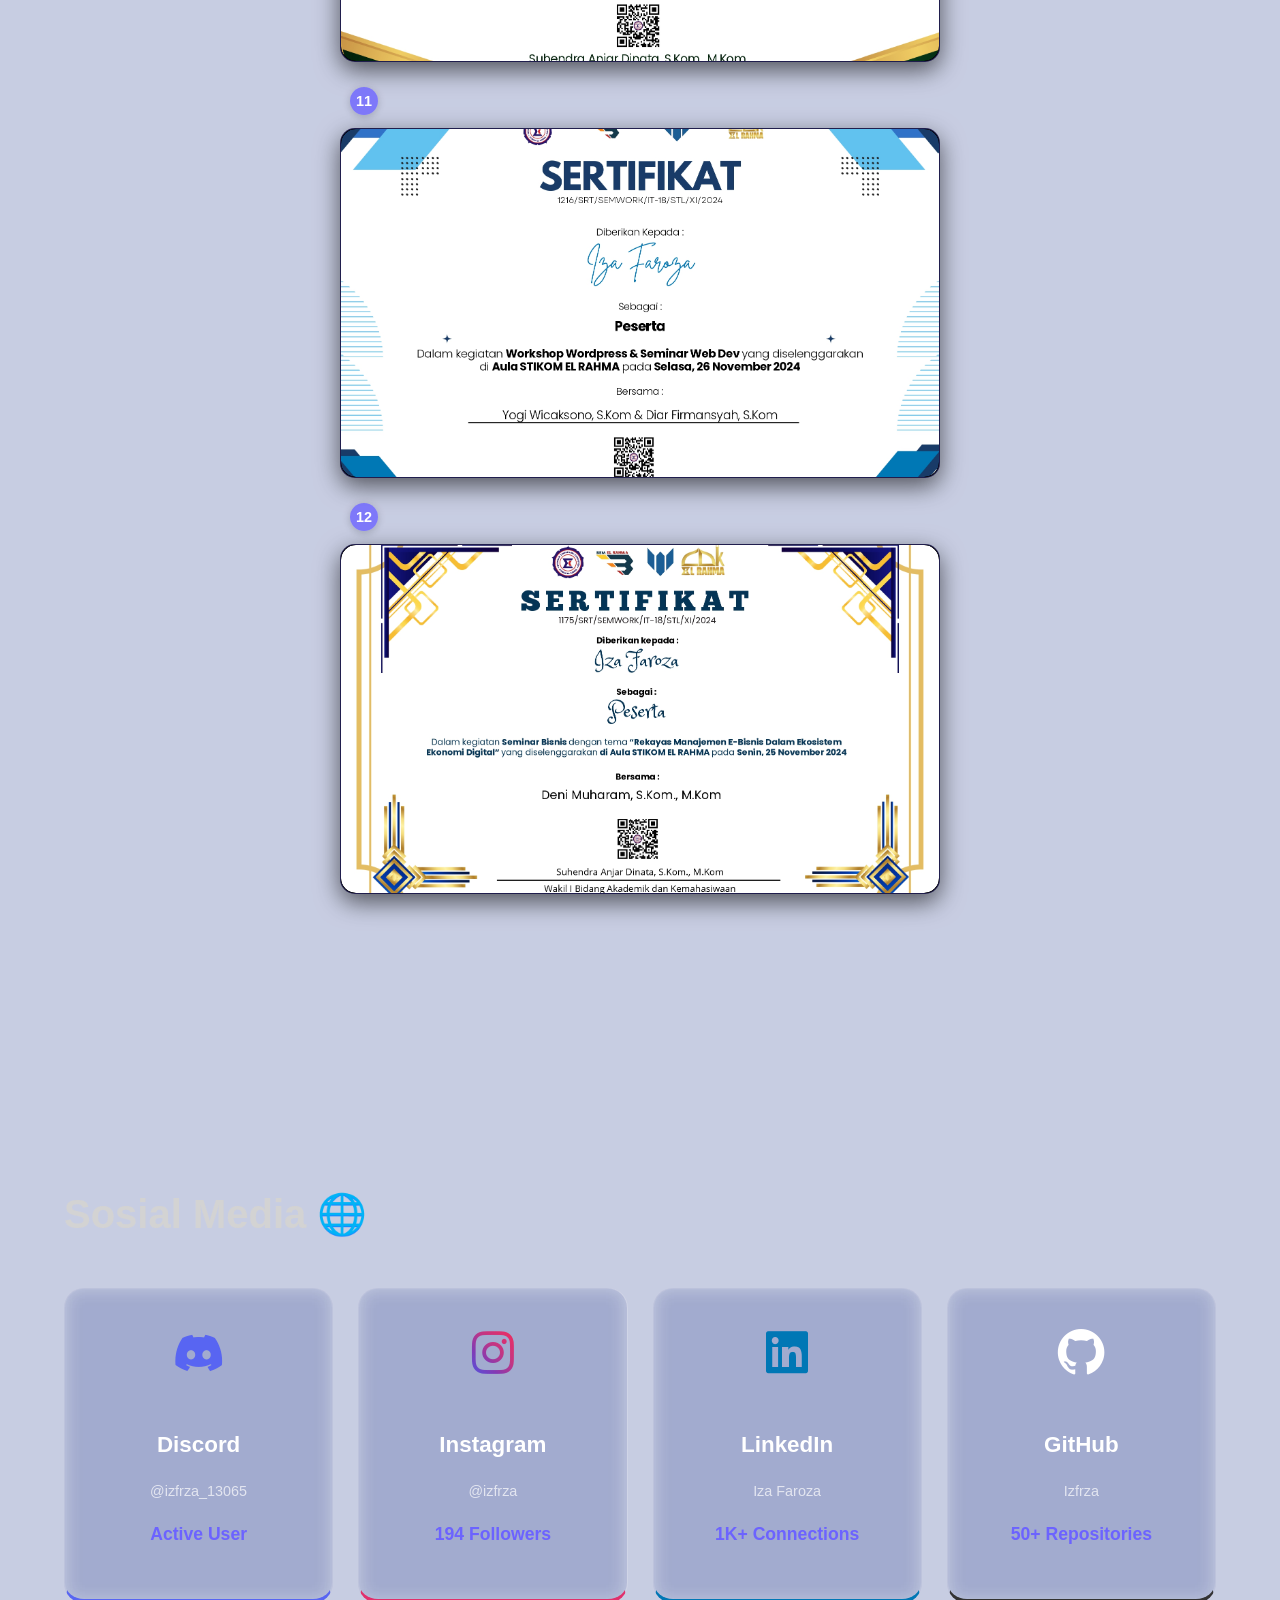
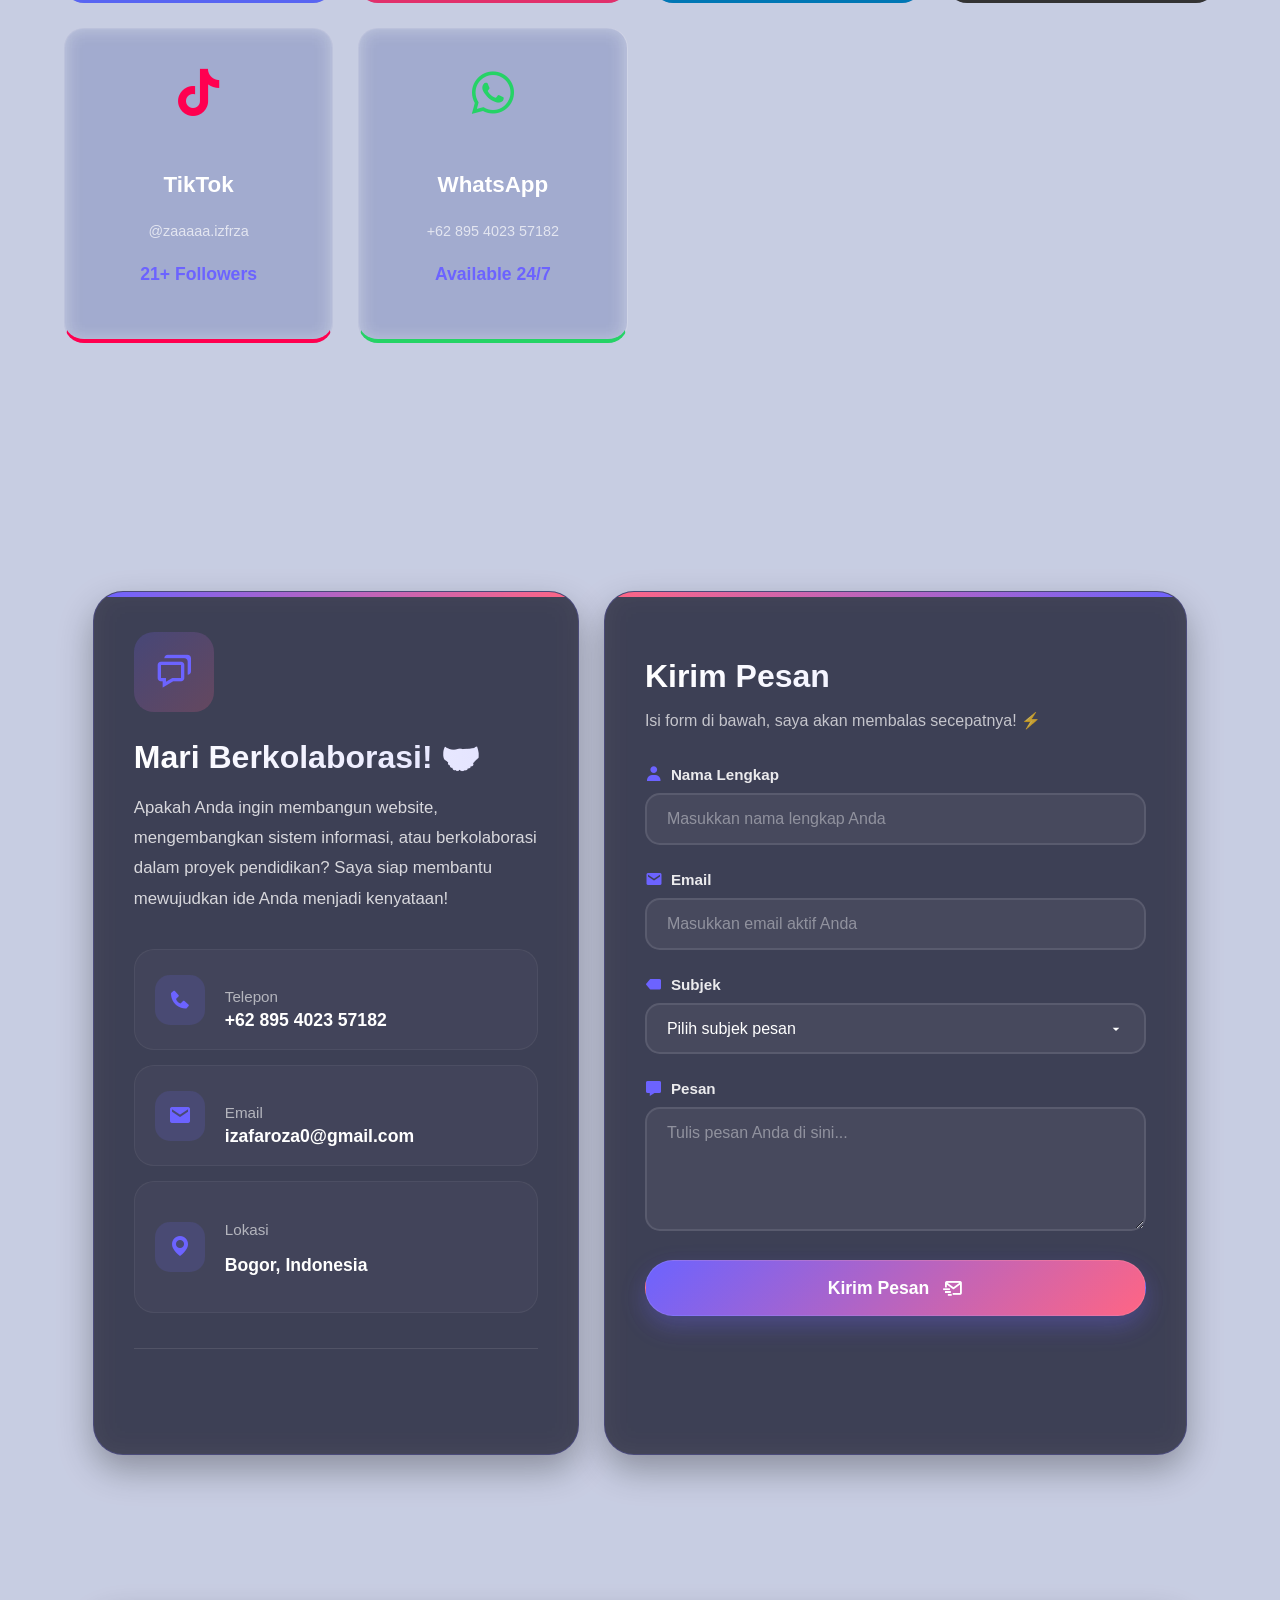
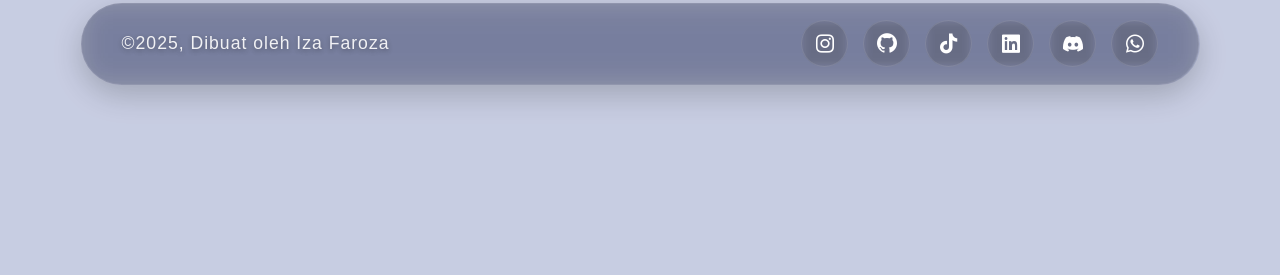
==== commit f692d235: "Update index.html" ====
--- a/index.html
+++ b/index.html
@@ -1184,7 +1184,7 @@
             </div>
             
             <div class="contact-social">
-                <h4></h4>
+                <h6></h6>
                 
             </div>
         </div>
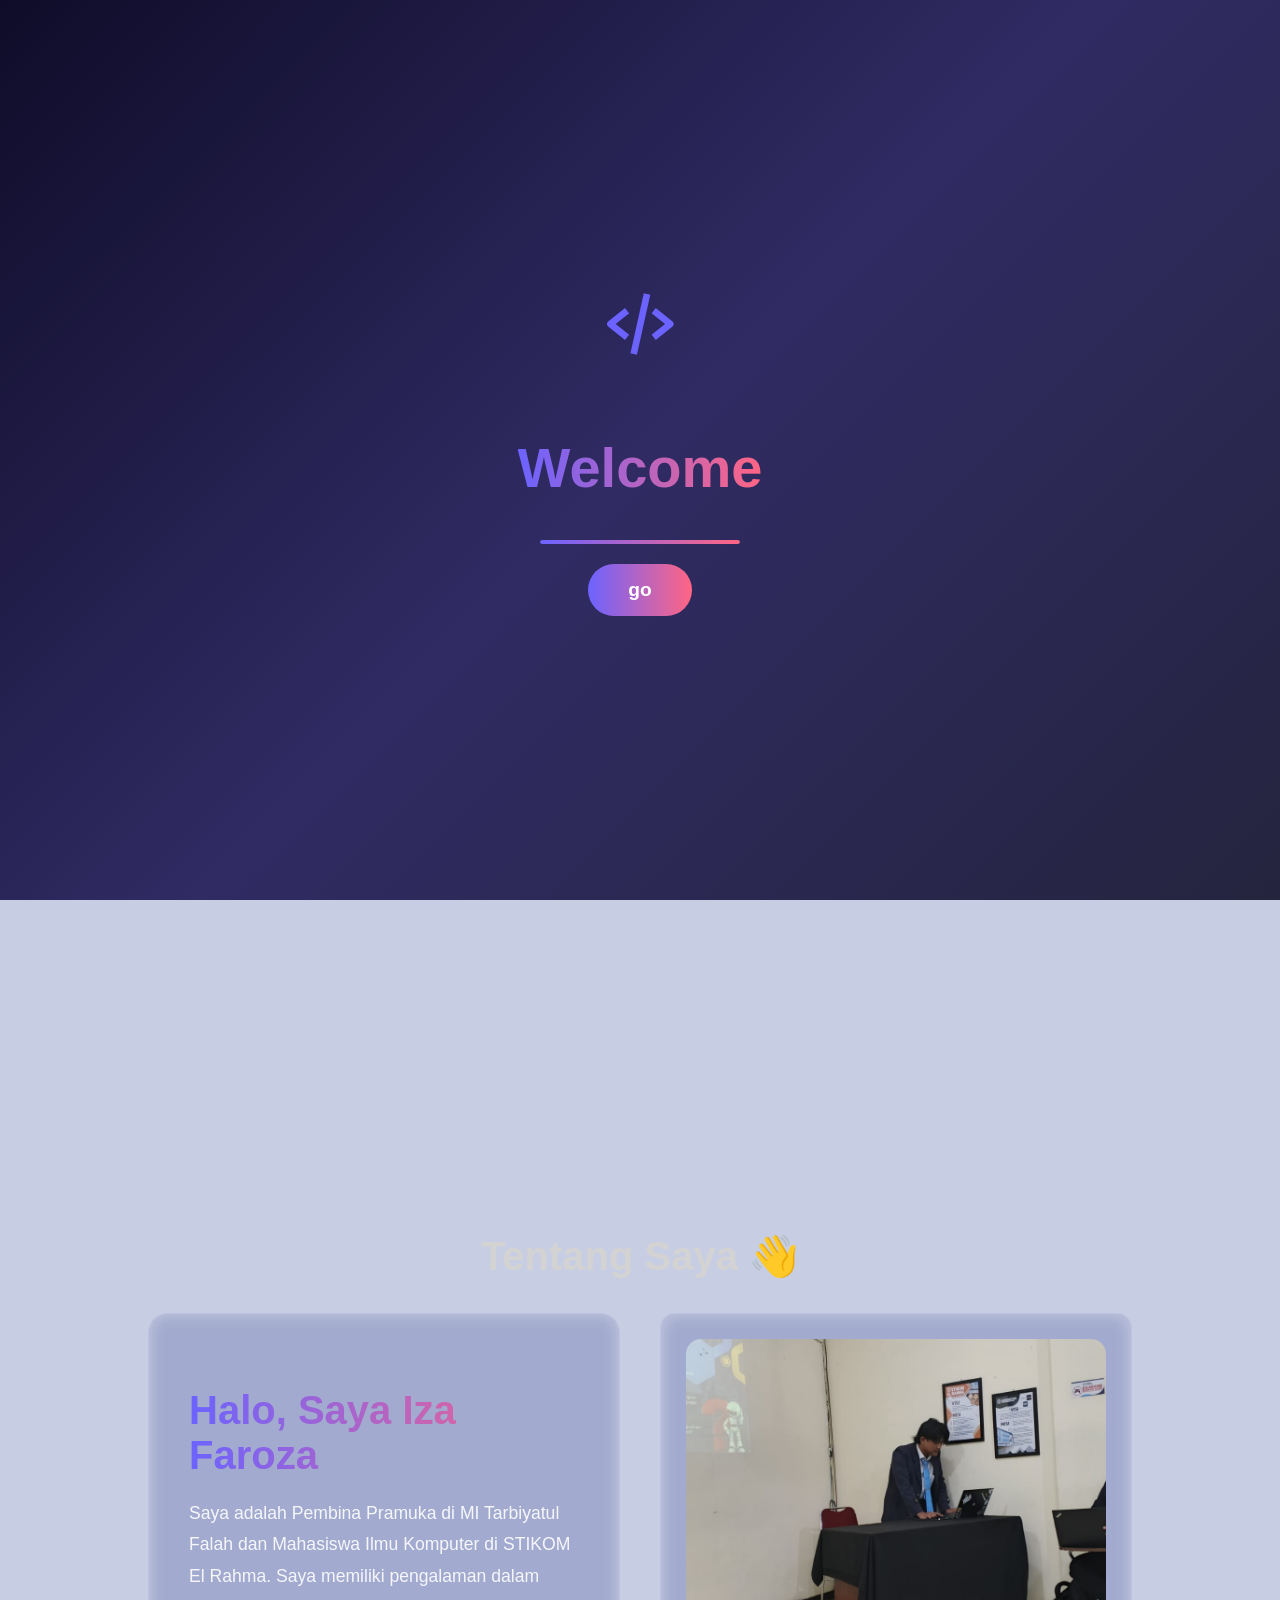
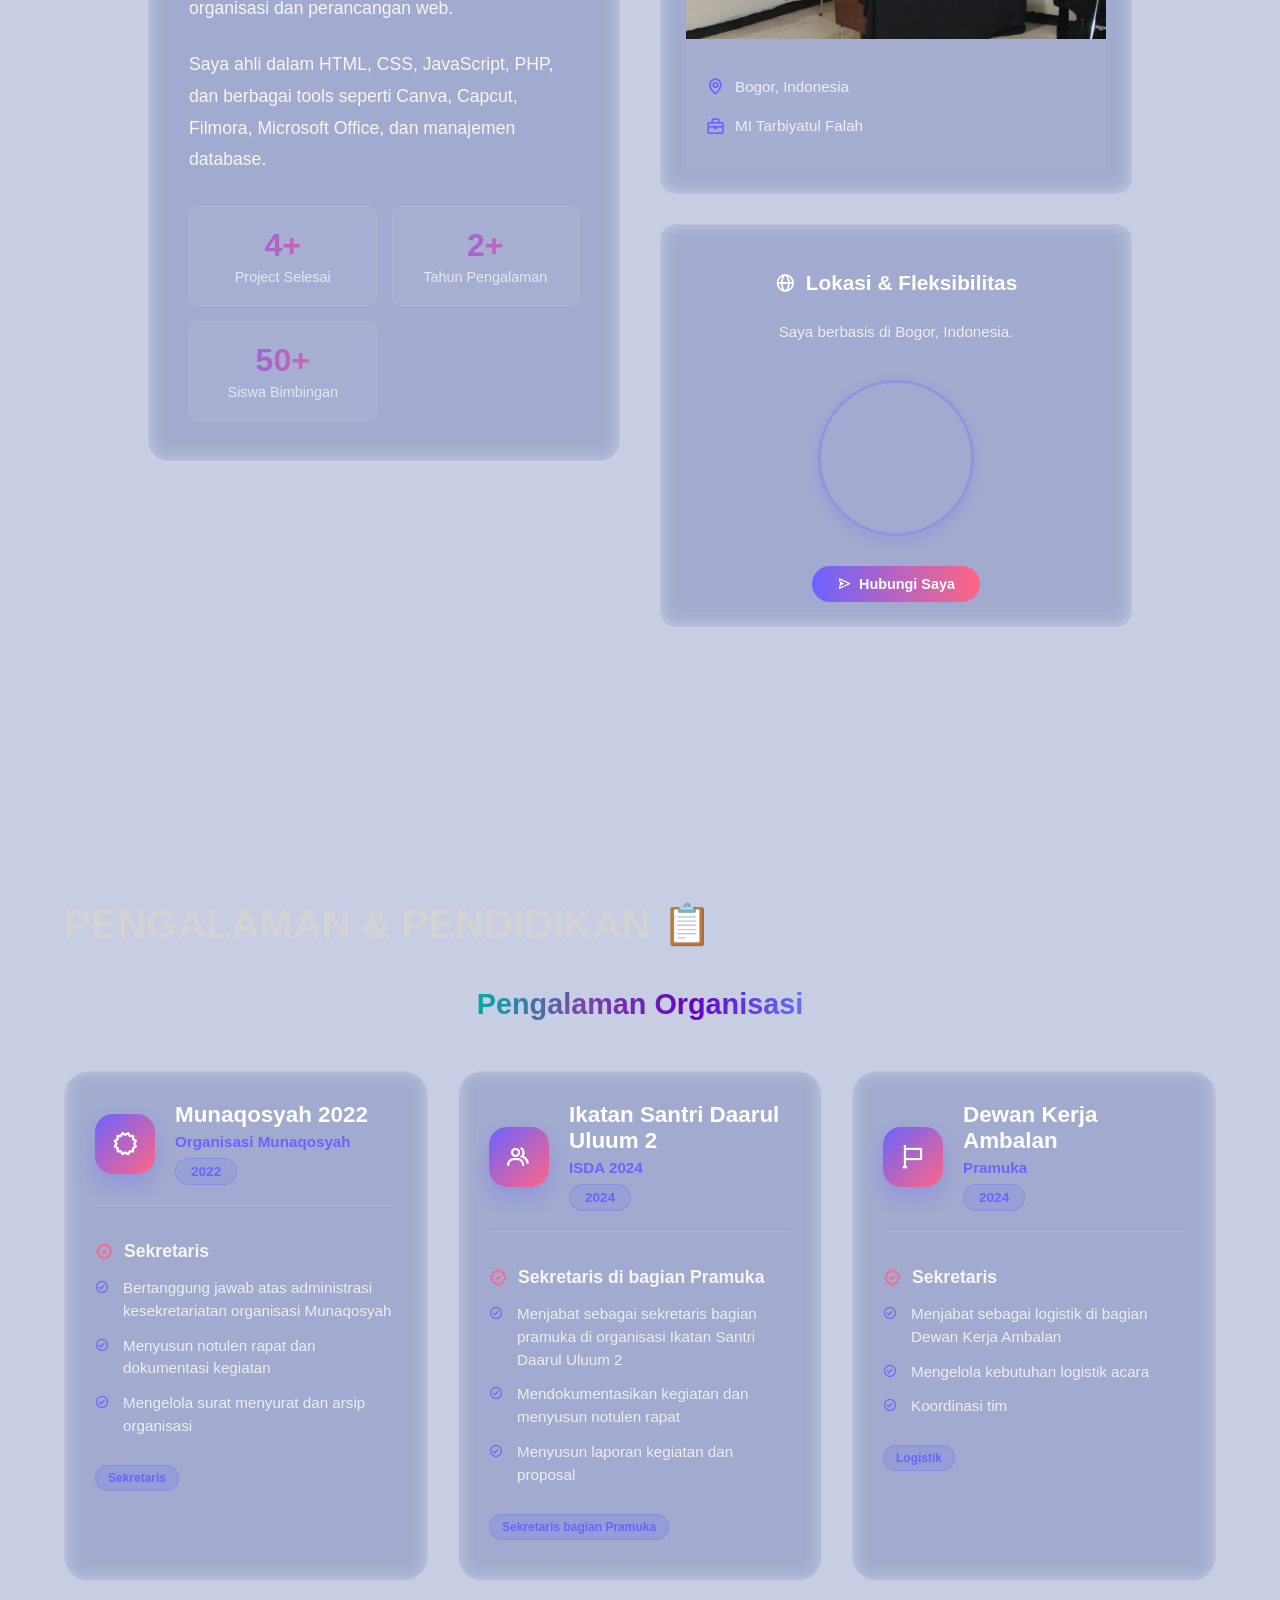
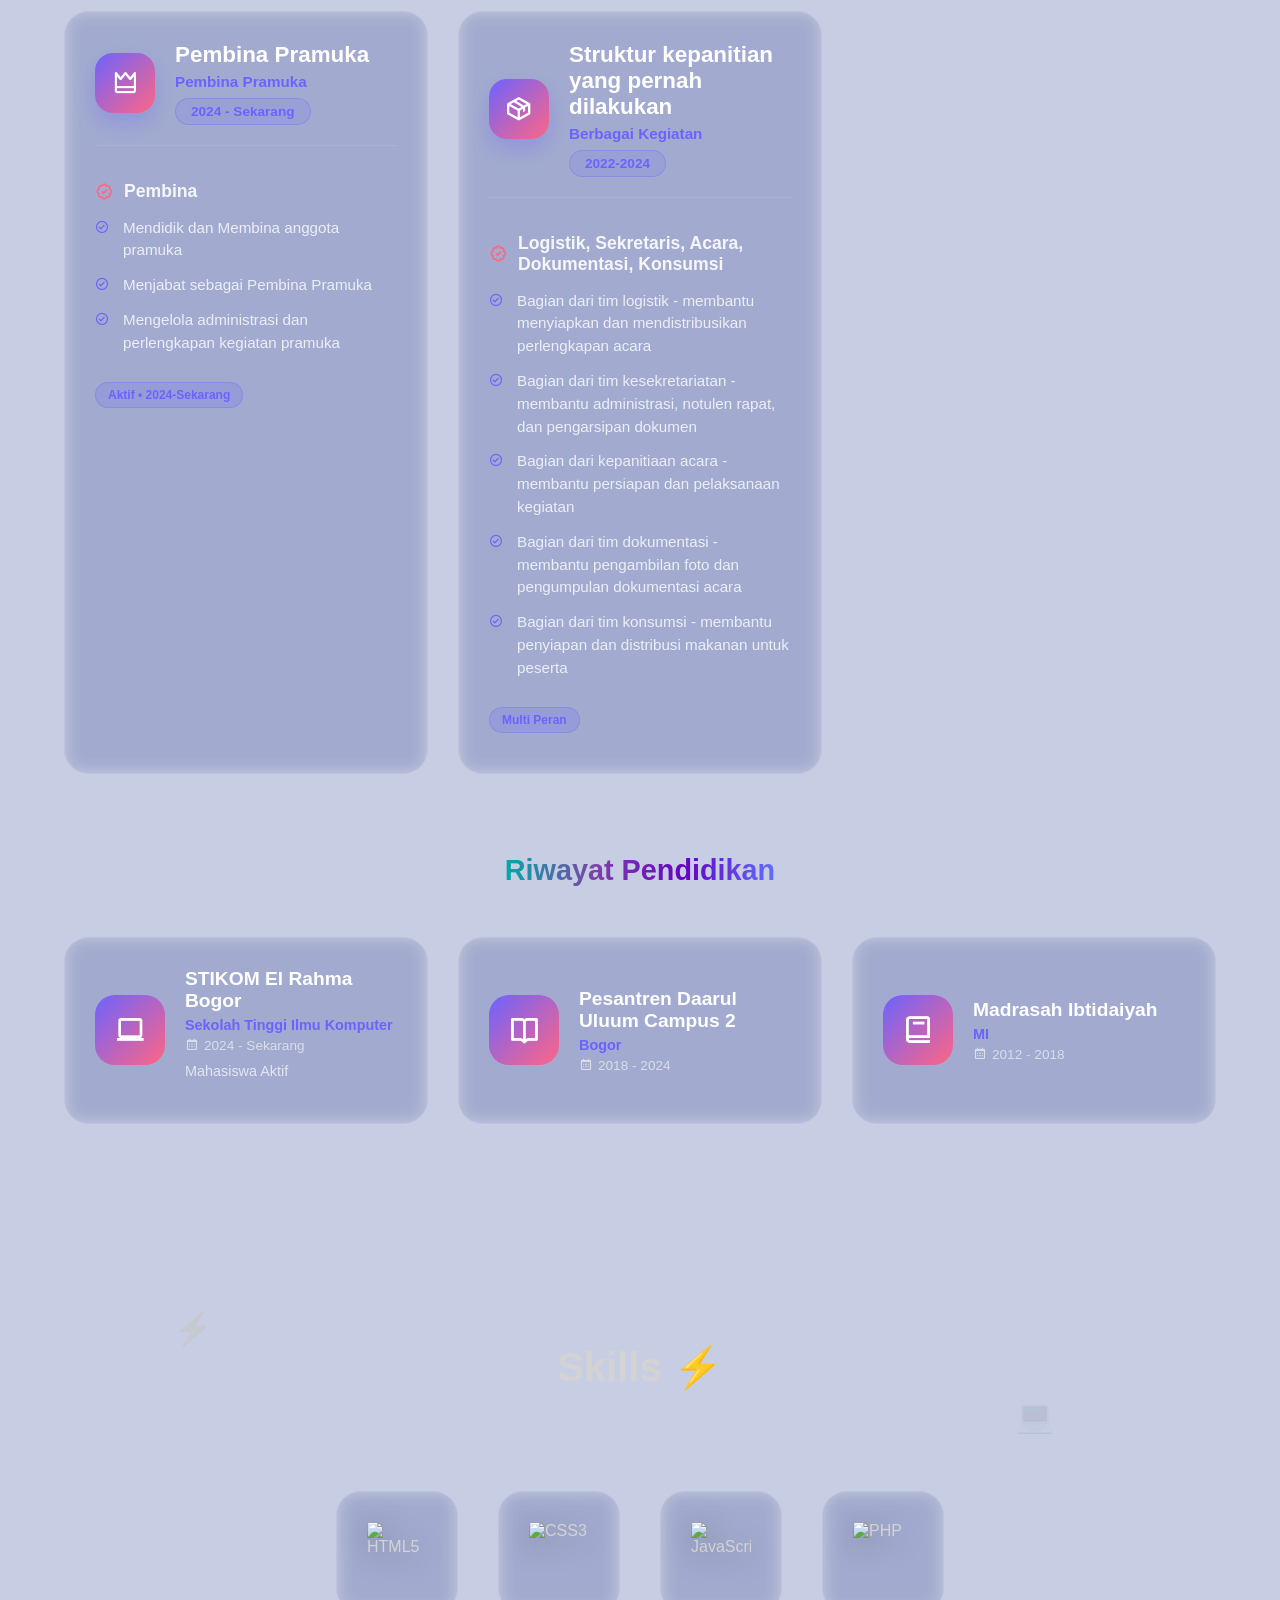
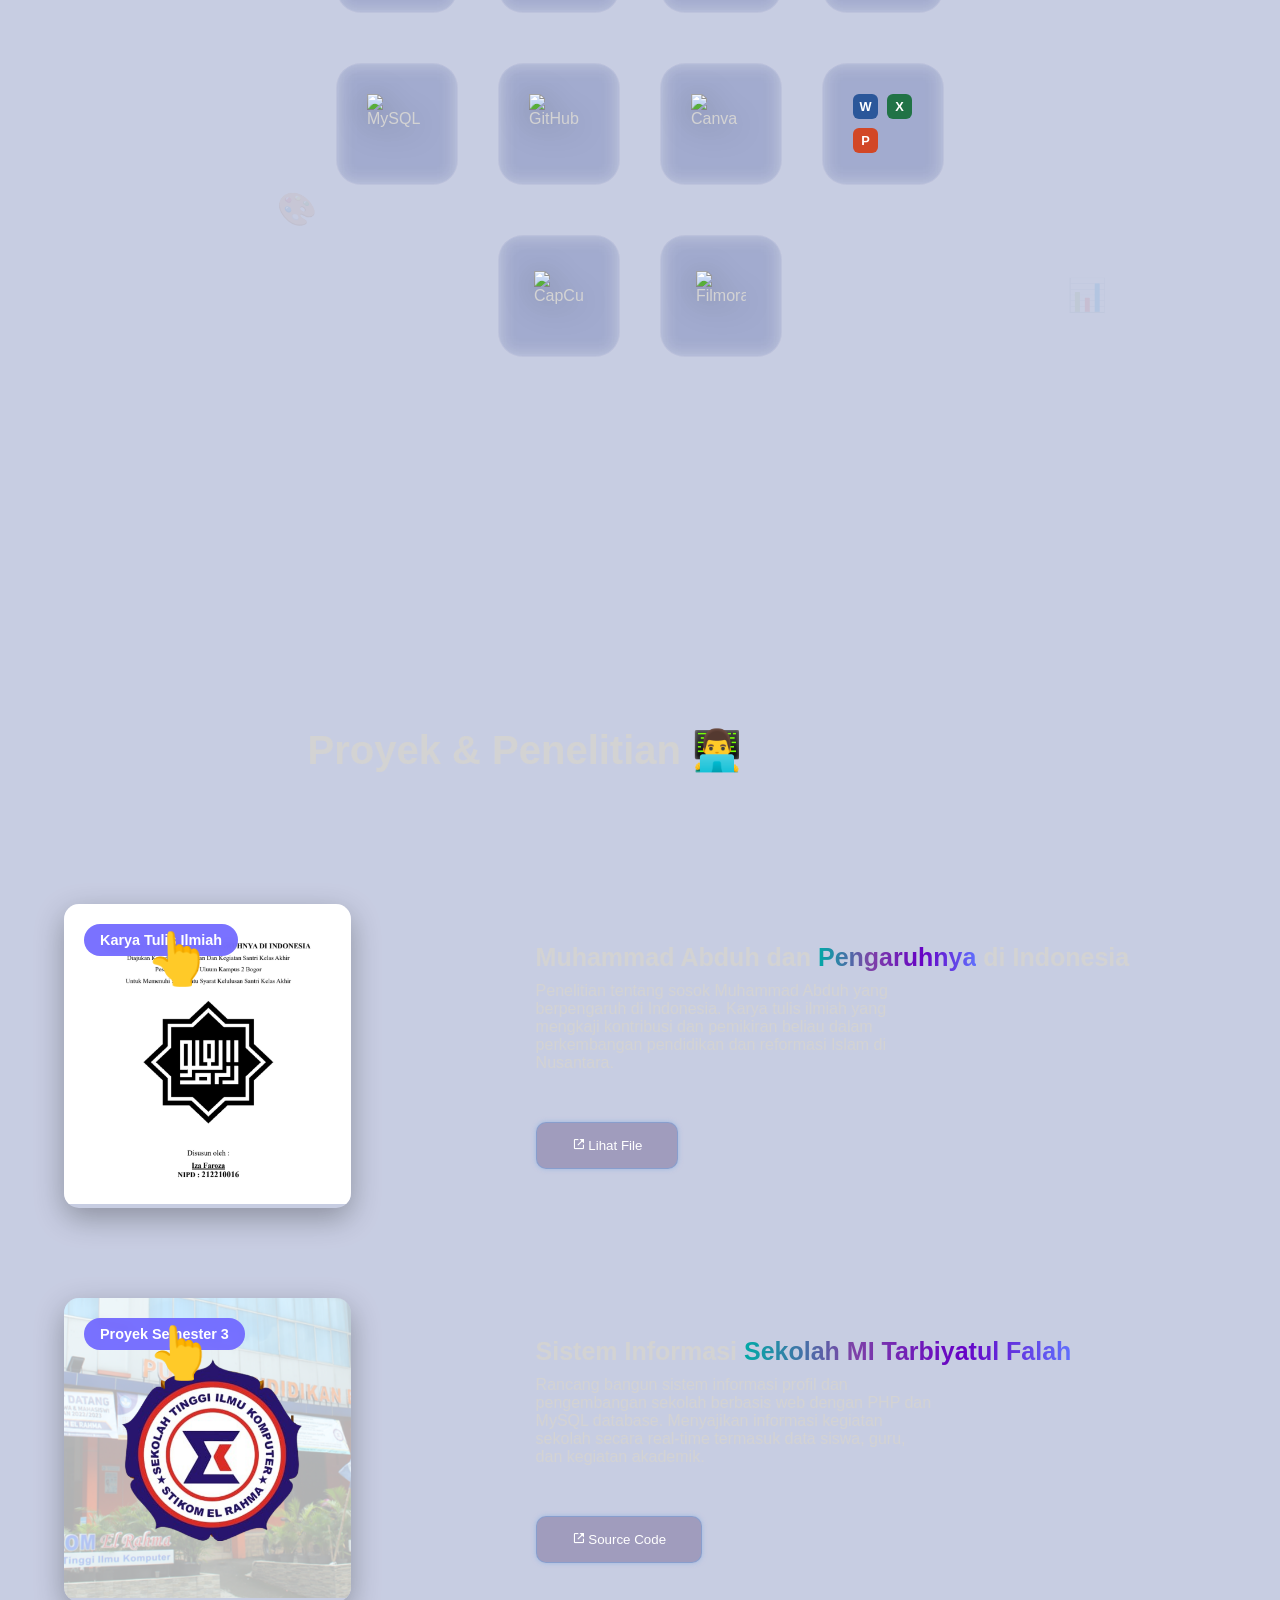
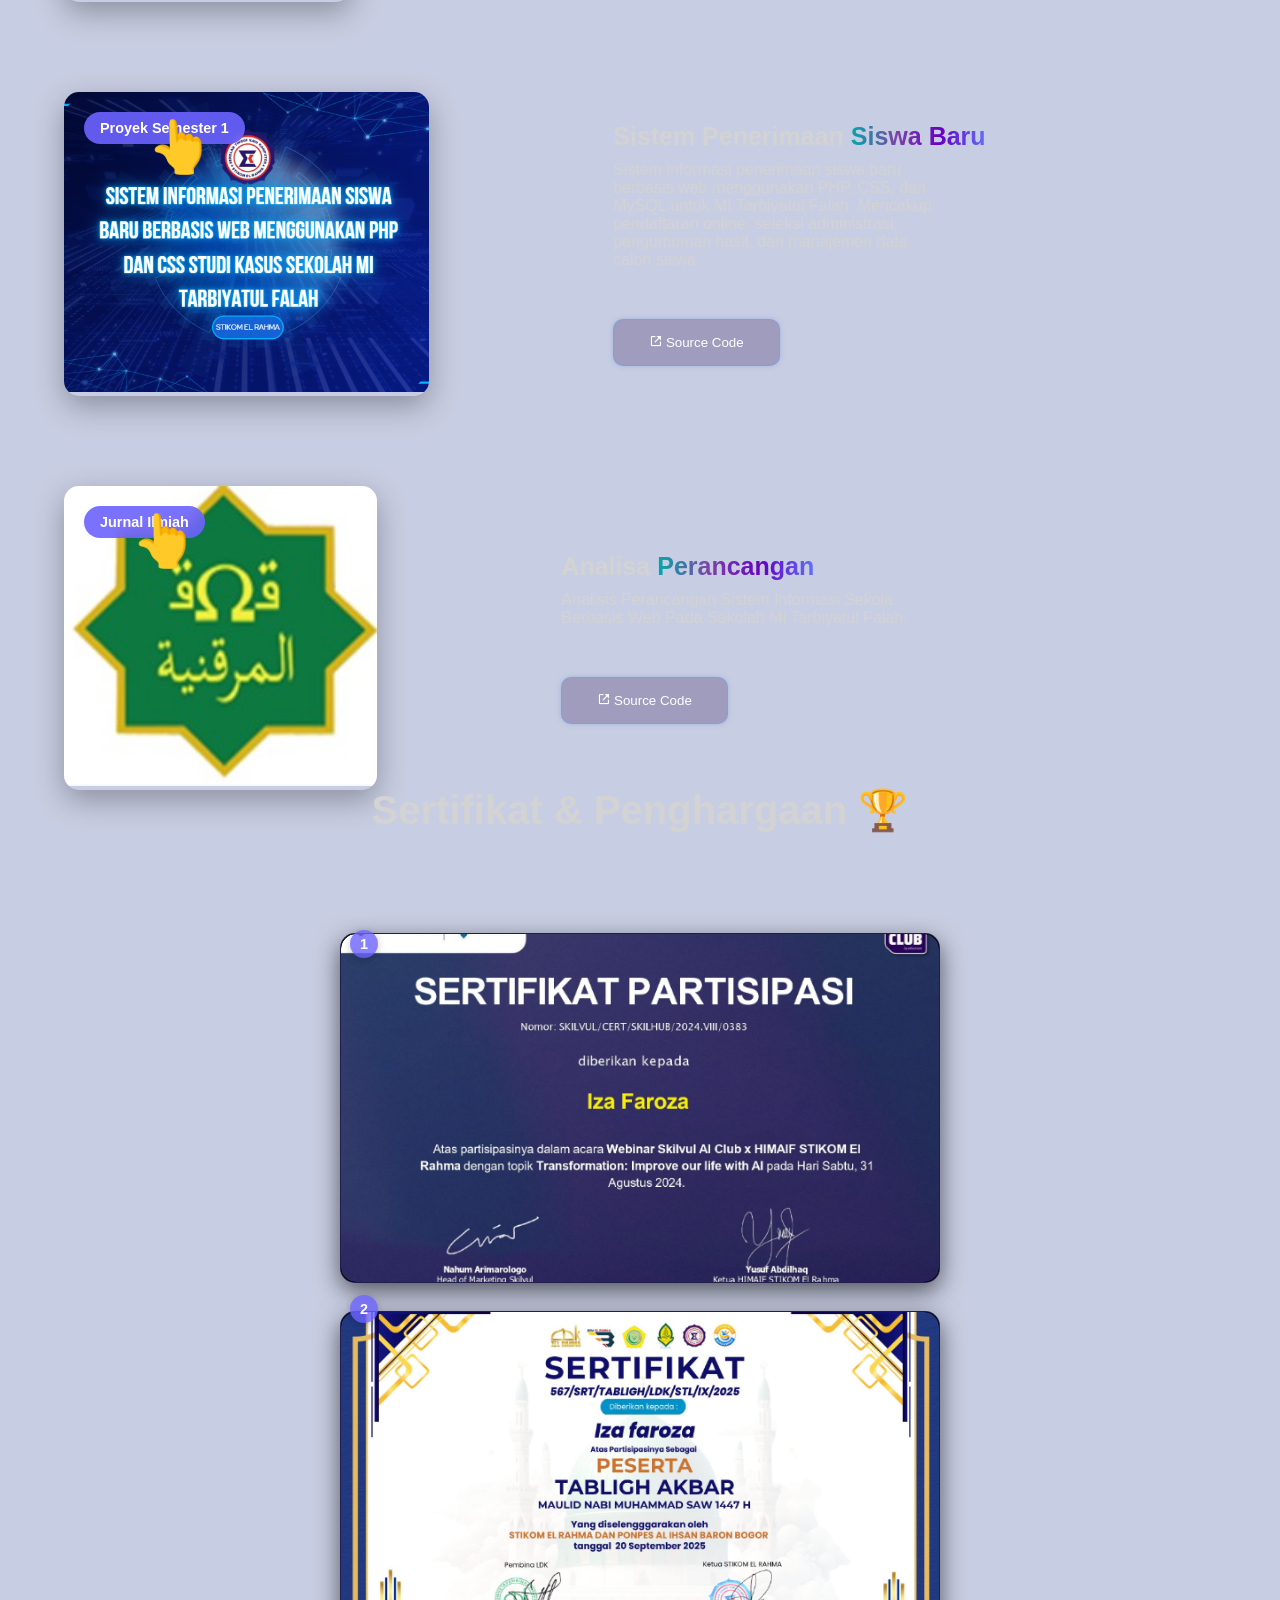
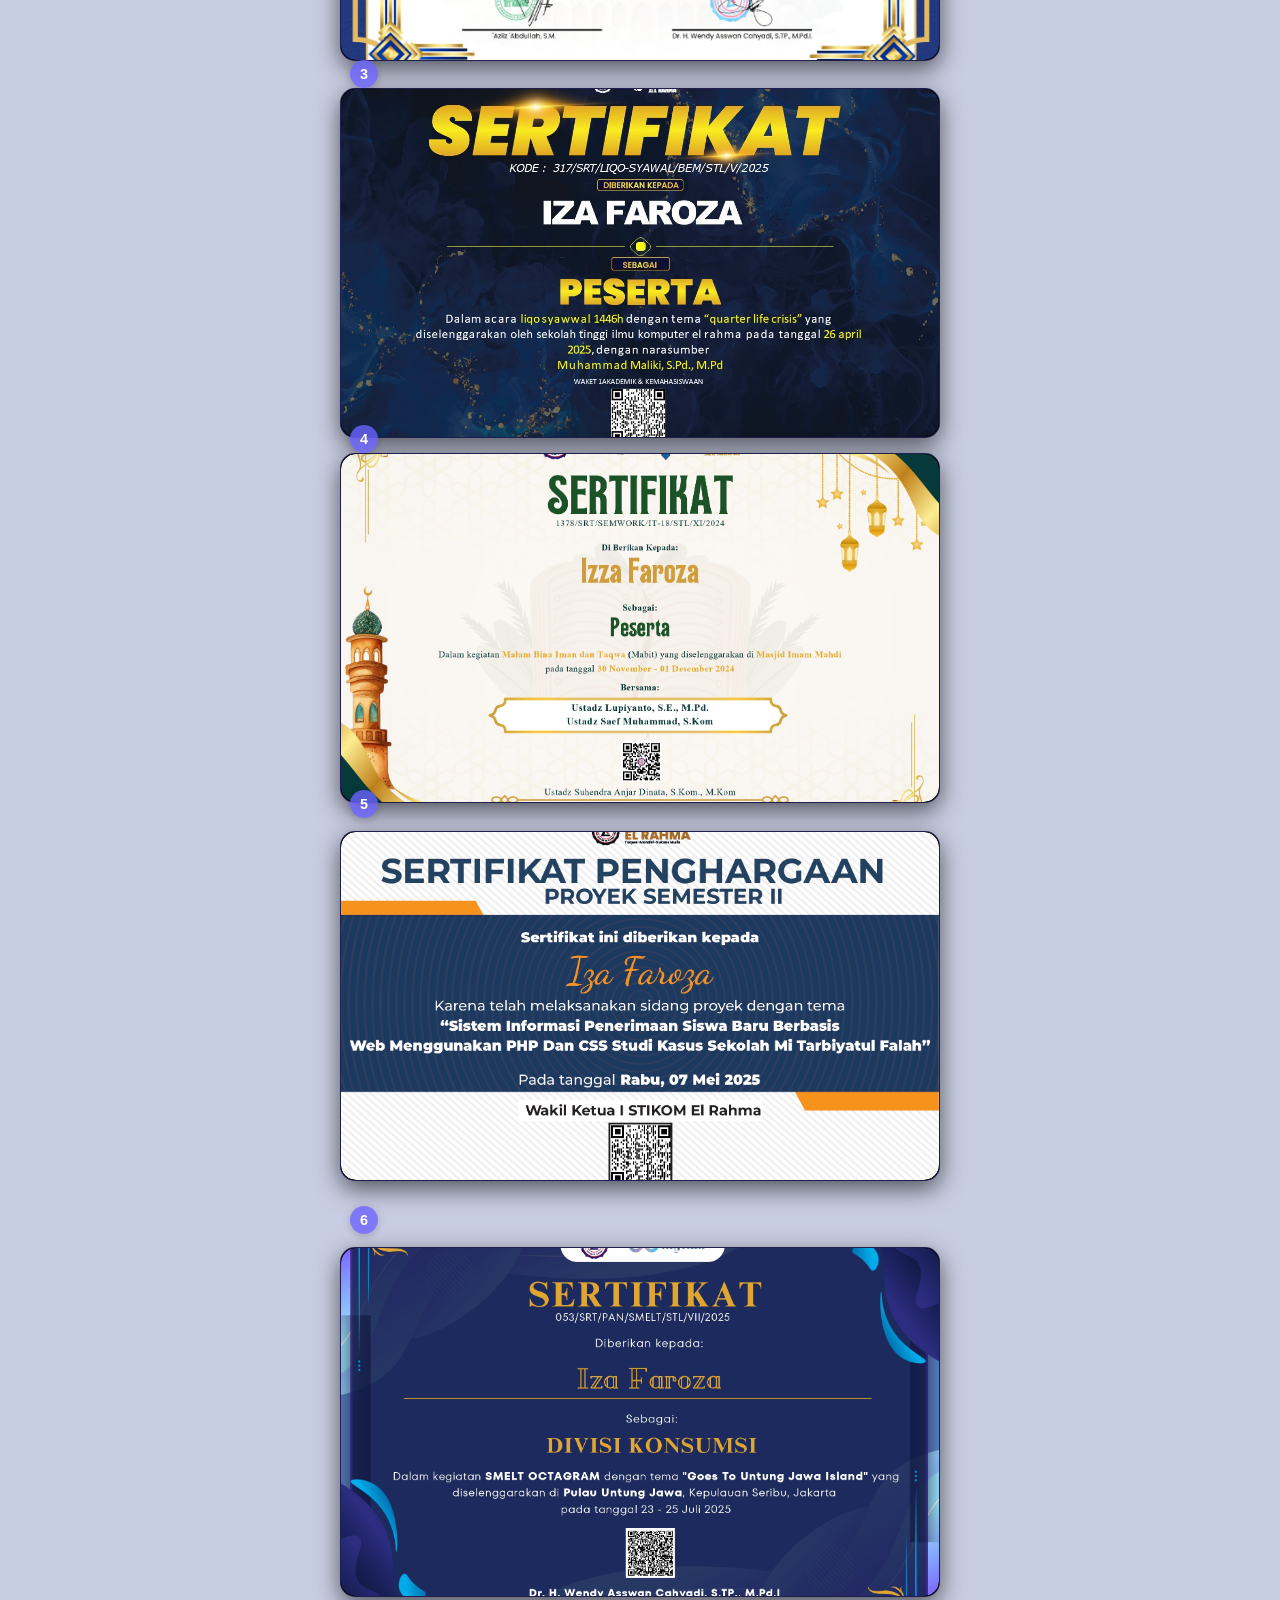
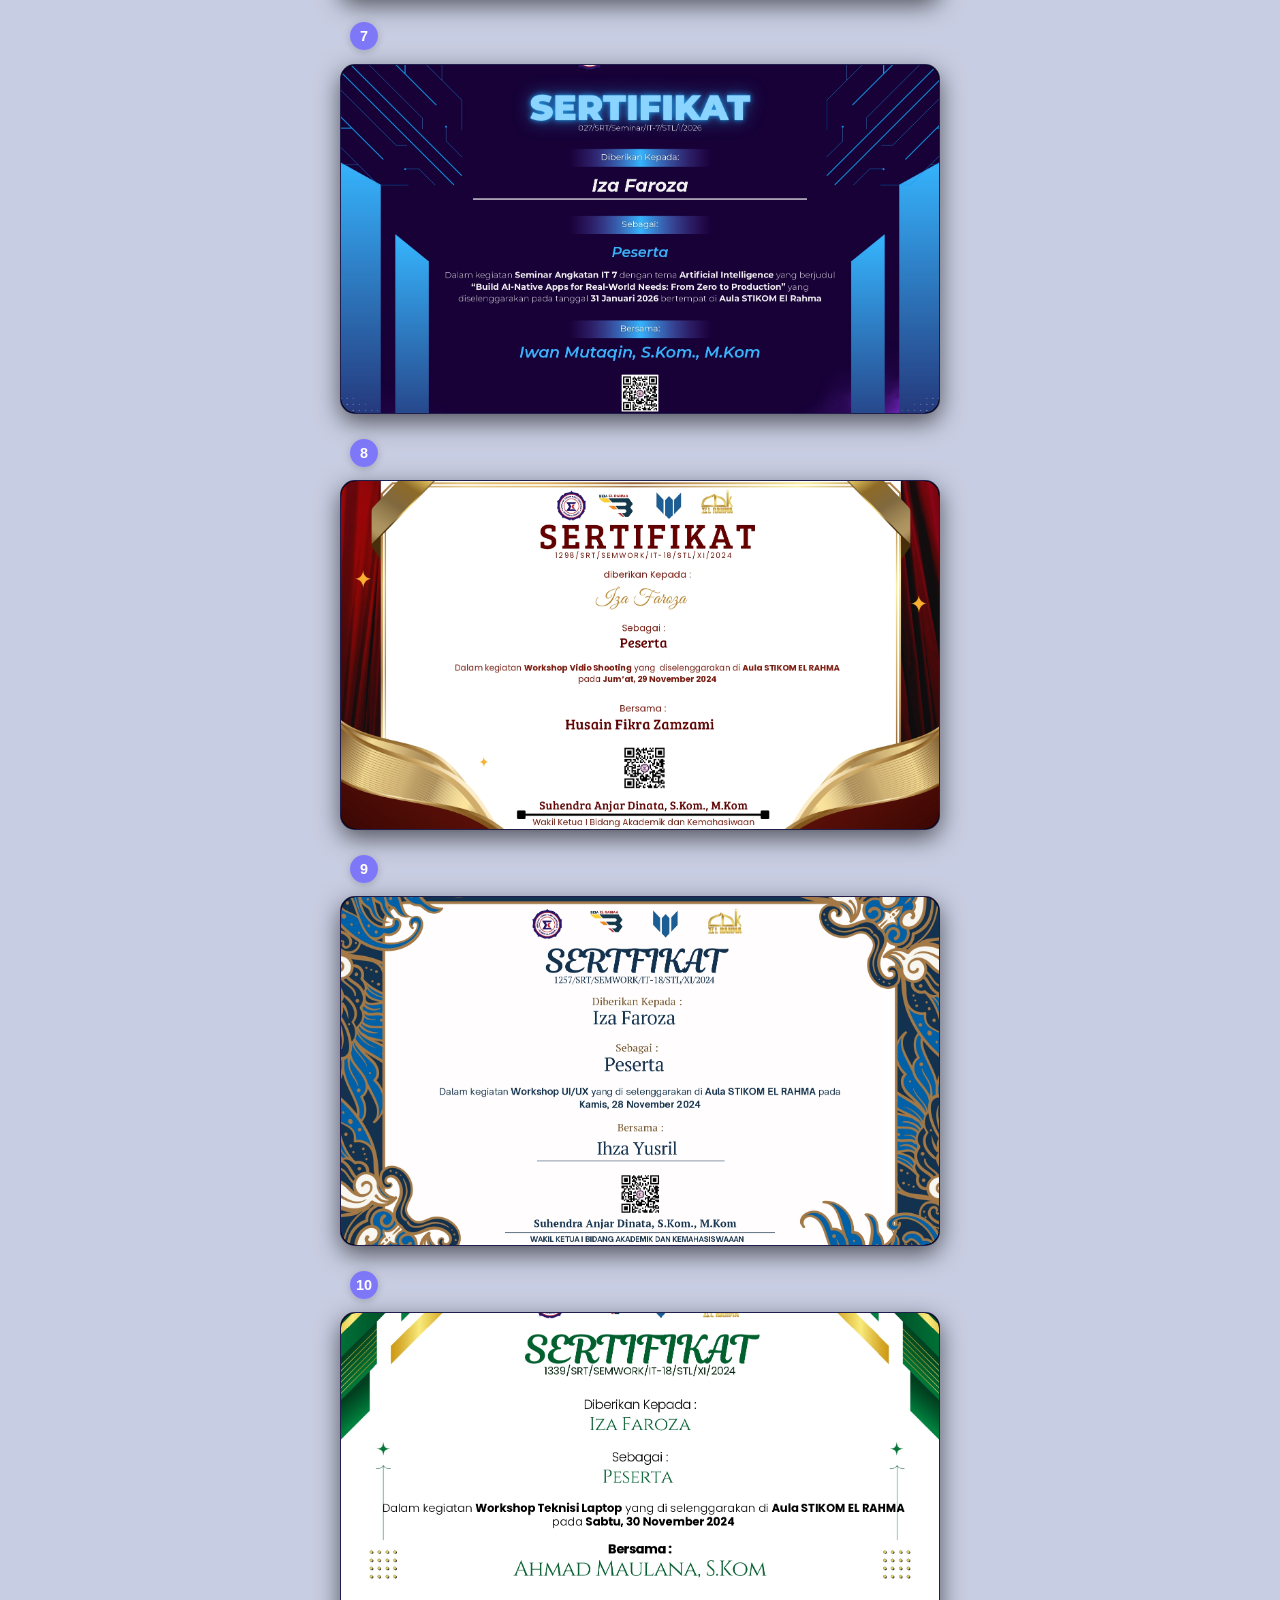
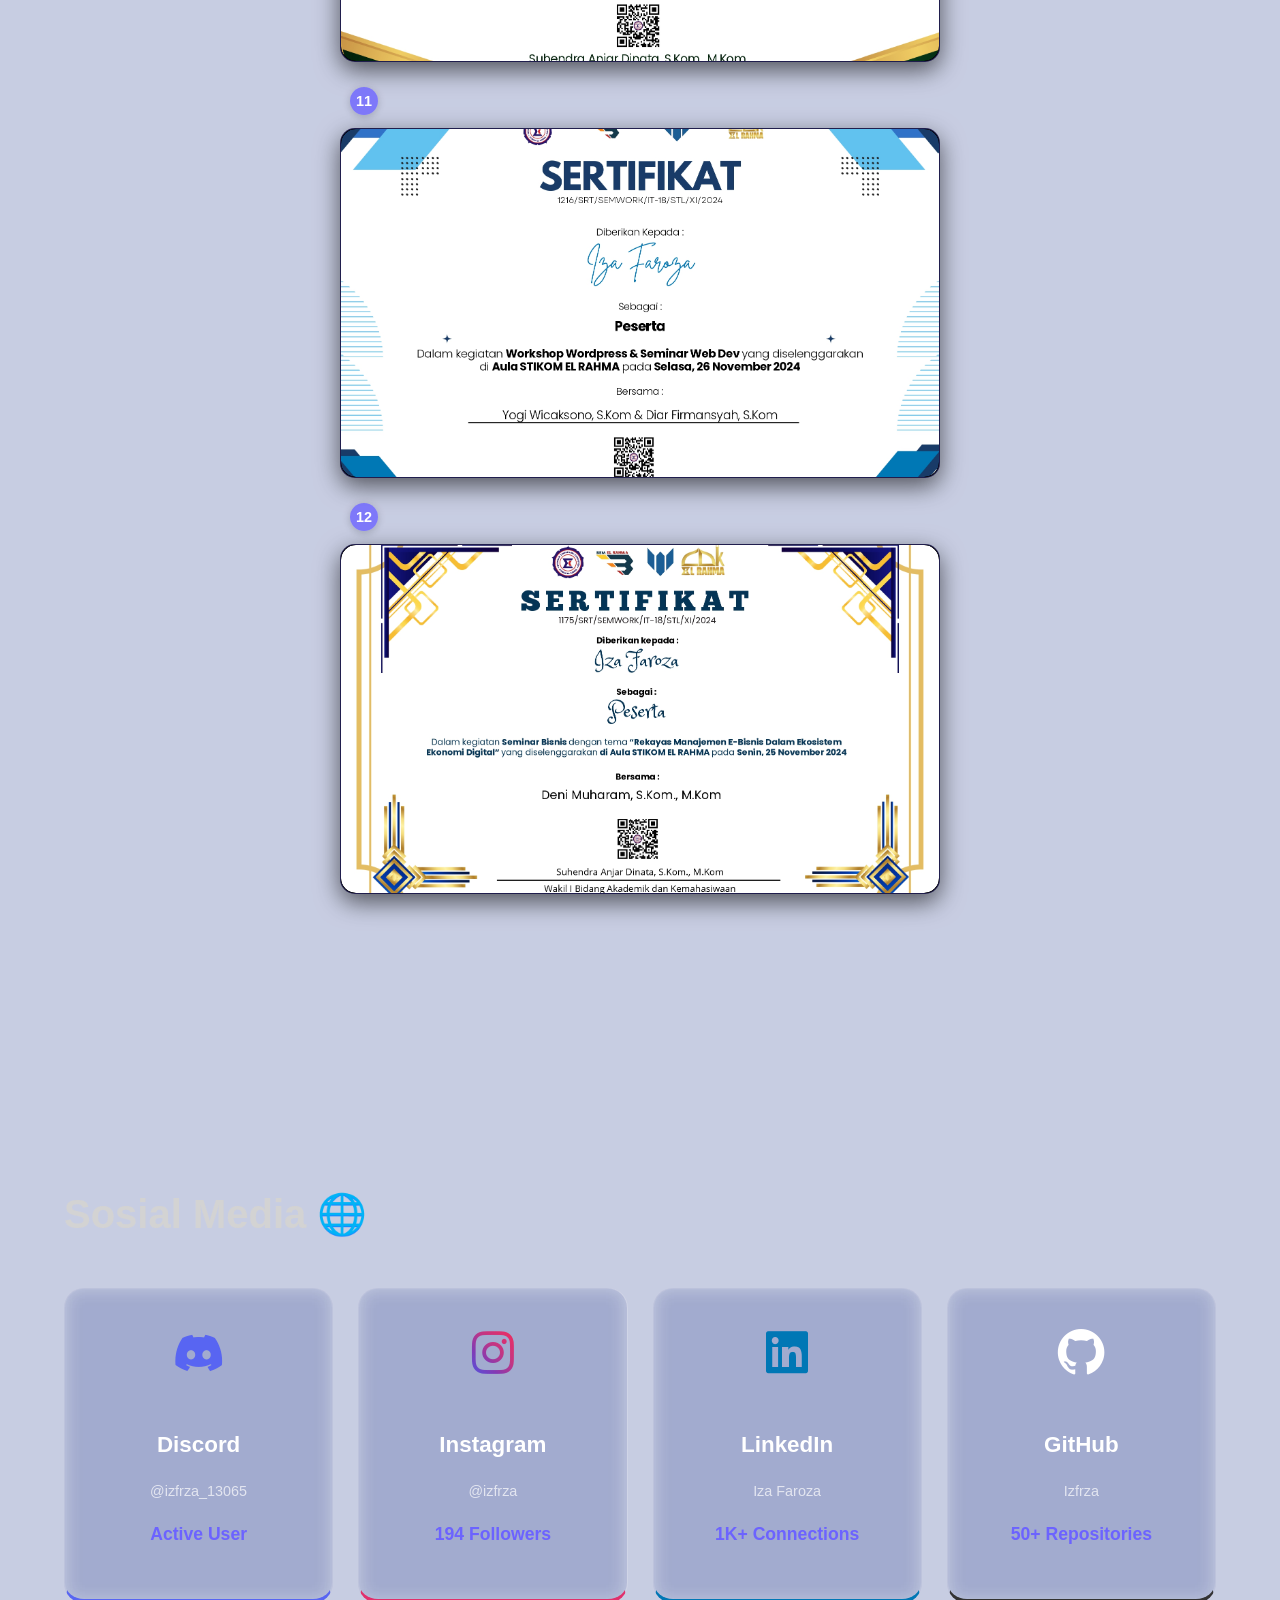
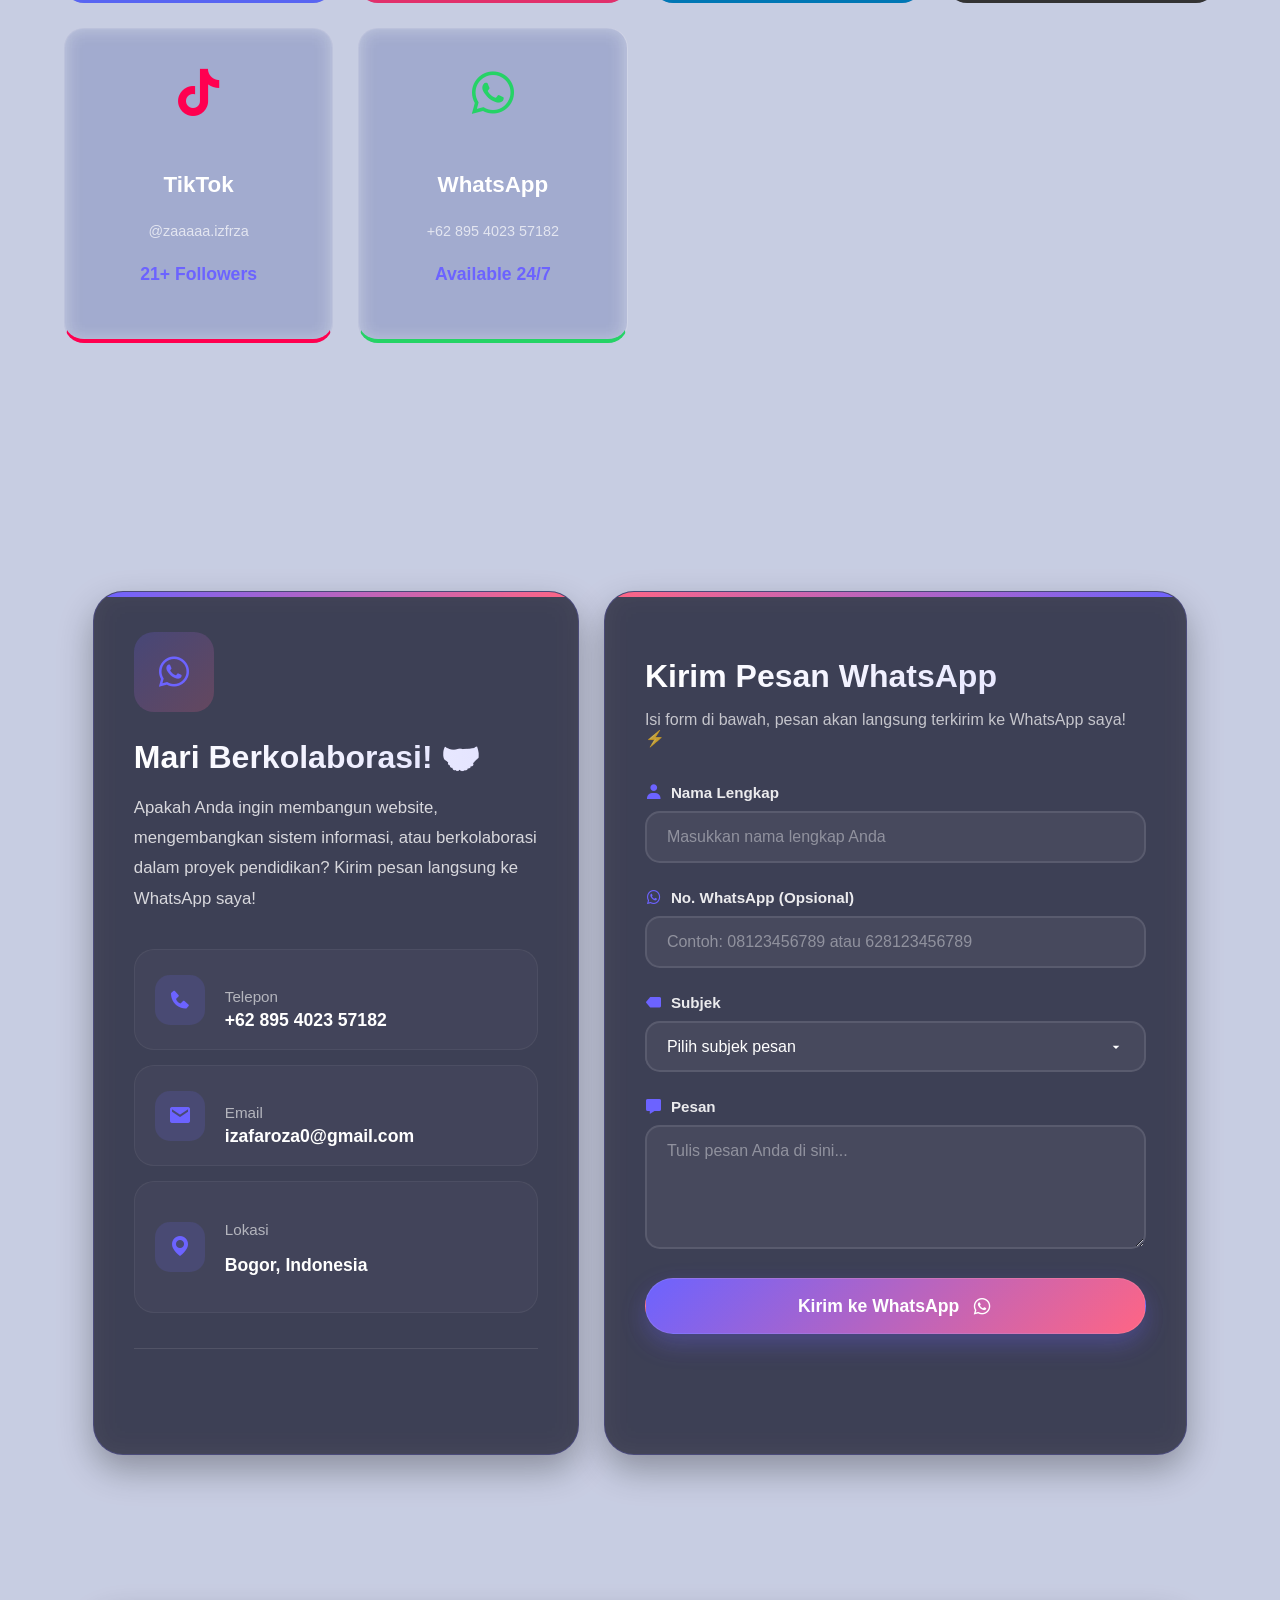
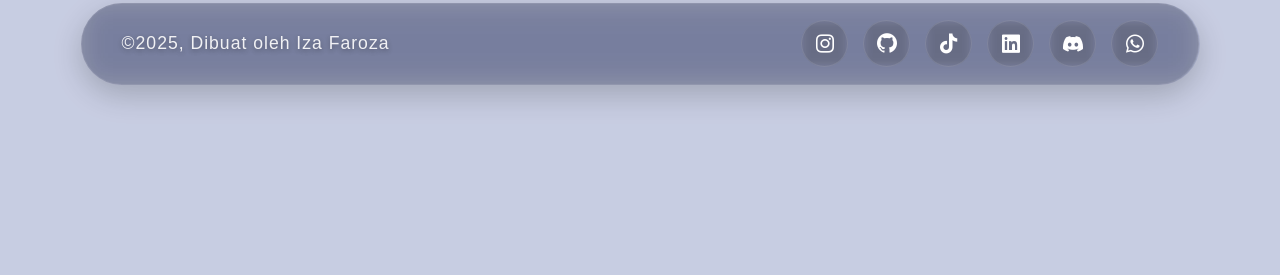
==== commit fbf73467: "Update index.html" ====
--- a/index.html
+++ b/index.html
@@ -1138,17 +1138,15 @@
         </section>
 
 <section class="contact-section" id="contact">
-    
-
     <div class="contact-container">
         <!-- Left Side - Contact Info -->
         <div class="contact-info-box autoBlur" data-aos="fade-right">
             <div class="contact-info-header">
                 <div class="contact-icon-big">
-                    <i class='bx bx-chat'></i>
+                    <i class='bx bxl-whatsapp'></i>
                 </div>
                 <h2>Mari Berkolaborasi! 🤝</h2>
-                <p>Apakah Anda ingin membangun website, mengembangkan sistem informasi, atau berkolaborasi dalam proyek pendidikan? Saya siap membantu mewujudkan ide Anda menjadi kenyataan!</p>
+                <p>Apakah Anda ingin membangun website, mengembangkan sistem informasi, atau berkolaborasi dalam proyek pendidikan? Kirim pesan langsung ke WhatsApp saya!</p>
             </div>
             
             <div class="contact-details">
@@ -1185,63 +1183,53 @@
             
             <div class="contact-social">
                 <h6></h6>
-                
-            </div>
-        </div>
-
-        <!-- Right Side - Contact Form -->
+            </div>
+        </div>
+
+        <!-- Right Side - WhatsApp Form -->
         <div class="contact-form-box autoBlur" data-aos="fade-left">
             <div class="form-header">
-                <h2>Kirim Pesan</h2>
-                <p>Isi form di bawah, saya akan membalas secepatnya! ⚡</p>
-            </div>
-            
-            <form action="https://formsubmit.co/izafaroza0@gmail.com" method="POST" id="contactForm">
-                <!-- FormSubmit Configuration -->
-                <input type="hidden" name="_captcha" value="false">
-                <input type="hidden" name="_next" value="https://izafaroza.vercel.app/thankyou.html">
-                <input type="hidden" name="_subject" value="✨ Pesan Baru dari Portfolio Website! - Iza Faroza">
-                <input type="hidden" name="_template" value="table">
-                <input type="hidden" name="_autoresponse" value="Terima kasih telah menghubungi saya! Pesan Anda akan segera saya baca dan balas secepatnya. 🙏">
-                <input type="hidden" name="_replyto" value="email">
-                
+                <h2>Kirim Pesan WhatsApp</h2>
+                <p>Isi form di bawah, pesan akan langsung terkirim ke WhatsApp saya! ⚡</p>
+            </div>
+            
+            <form id="whatsappContactForm" class="whatsapp-form">
                 <!-- Name Field -->
                 <div class="form-group">
-                    <label for="name">
+                    <label for="wa_nama_input">
                         <i class='bx bxs-user'></i>
                         Nama Lengkap
                     </label>
                     <input 
                         type="text" 
-                        name="name" 
-                        id="name" 
+                        id="wa_nama_input" 
+                        name="nama" 
                         placeholder="Masukkan nama lengkap Anda" 
                         required
                     >
                 </div>
 
-                <!-- Email Field -->
+                <!-- Phone Field (Optional) -->
                 <div class="form-group">
-                    <label for="email">
-                        <i class='bx bxs-envelope'></i>
-                        Email
+                    <label for="wa_phone_input">
+                        <i class='bx bxl-whatsapp'></i>
+                        No. WhatsApp (Opsional)
                     </label>
                     <input 
-                        type="email" 
-                        name="email" 
-                        id="email" 
-                        placeholder="Masukkan email aktif Anda" 
-                        required
+                        type="tel" 
+                        id="wa_phone_input" 
+                        name="phone" 
+                        placeholder="Contoh: 08123456789 atau 628123456789"
                     >
                 </div>
 
                 <!-- Subject Field -->
                 <div class="form-group">
-                    <label for="subject">
+                    <label for="wa_subject_select">
                         <i class='bx bxs-tag'></i>
                         Subjek
                     </label>
-                    <select name="subject" id="subject" required>
+                    <select name="subject" id="wa_subject_select" required>
                         <option value="" disabled selected>Pilih subjek pesan</option>
                         <option value="Proyek Website">💻 Proyek Website</option>
                         <option value="Sistem Informasi">📊 Sistem Informasi</option>
@@ -1253,13 +1241,13 @@
 
                 <!-- Message Field -->
                 <div class="form-group">
-                    <label for="message">
+                    <label for="wa_message_textarea">
                         <i class='bx bxs-message'></i>
                         Pesan
                     </label>
                     <textarea 
+                        id="wa_message_textarea" 
                         name="message" 
-                        id="message" 
                         rows="5" 
                         placeholder="Tulis pesan Anda di sini..." 
                         required
@@ -1267,15 +1255,14 @@
                 </div>
 
                 <!-- Submit Button -->
-                <button type="submit" class="submit-btn" id="submitBtn">
-                    <span>Kirim Pesan</span>
-                    <i class='bx bx-mail-send'></i>
+                <button type="submit" class="submit-btn" id="wa_send_btn">
+                    <span>Kirim ke WhatsApp</span>
+                    <i class='bx bxl-whatsapp'></i>
                 </button>
             </form>
         </div>
     </div>
 </section>
-
         <section class="footer">
             <h1>©️2025, Dibuat oleh Iza Faroza</h1>
             <div class="box-icons">
@@ -1490,7 +1477,7 @@
             });
         });
     </script>
-    
+    <!-- WhatsApp Form Handler -->
+<script src="app.js"></script>
 </body>
 </html>
-
--- a/style.css
+++ b/style.css
@@ -323,7 +323,7 @@
   
 .blackhole-box video{
     width: 100%;
-    margin-top: -23.5%;
+    margin-top: -21.5%;
 }
 
 .hero{
